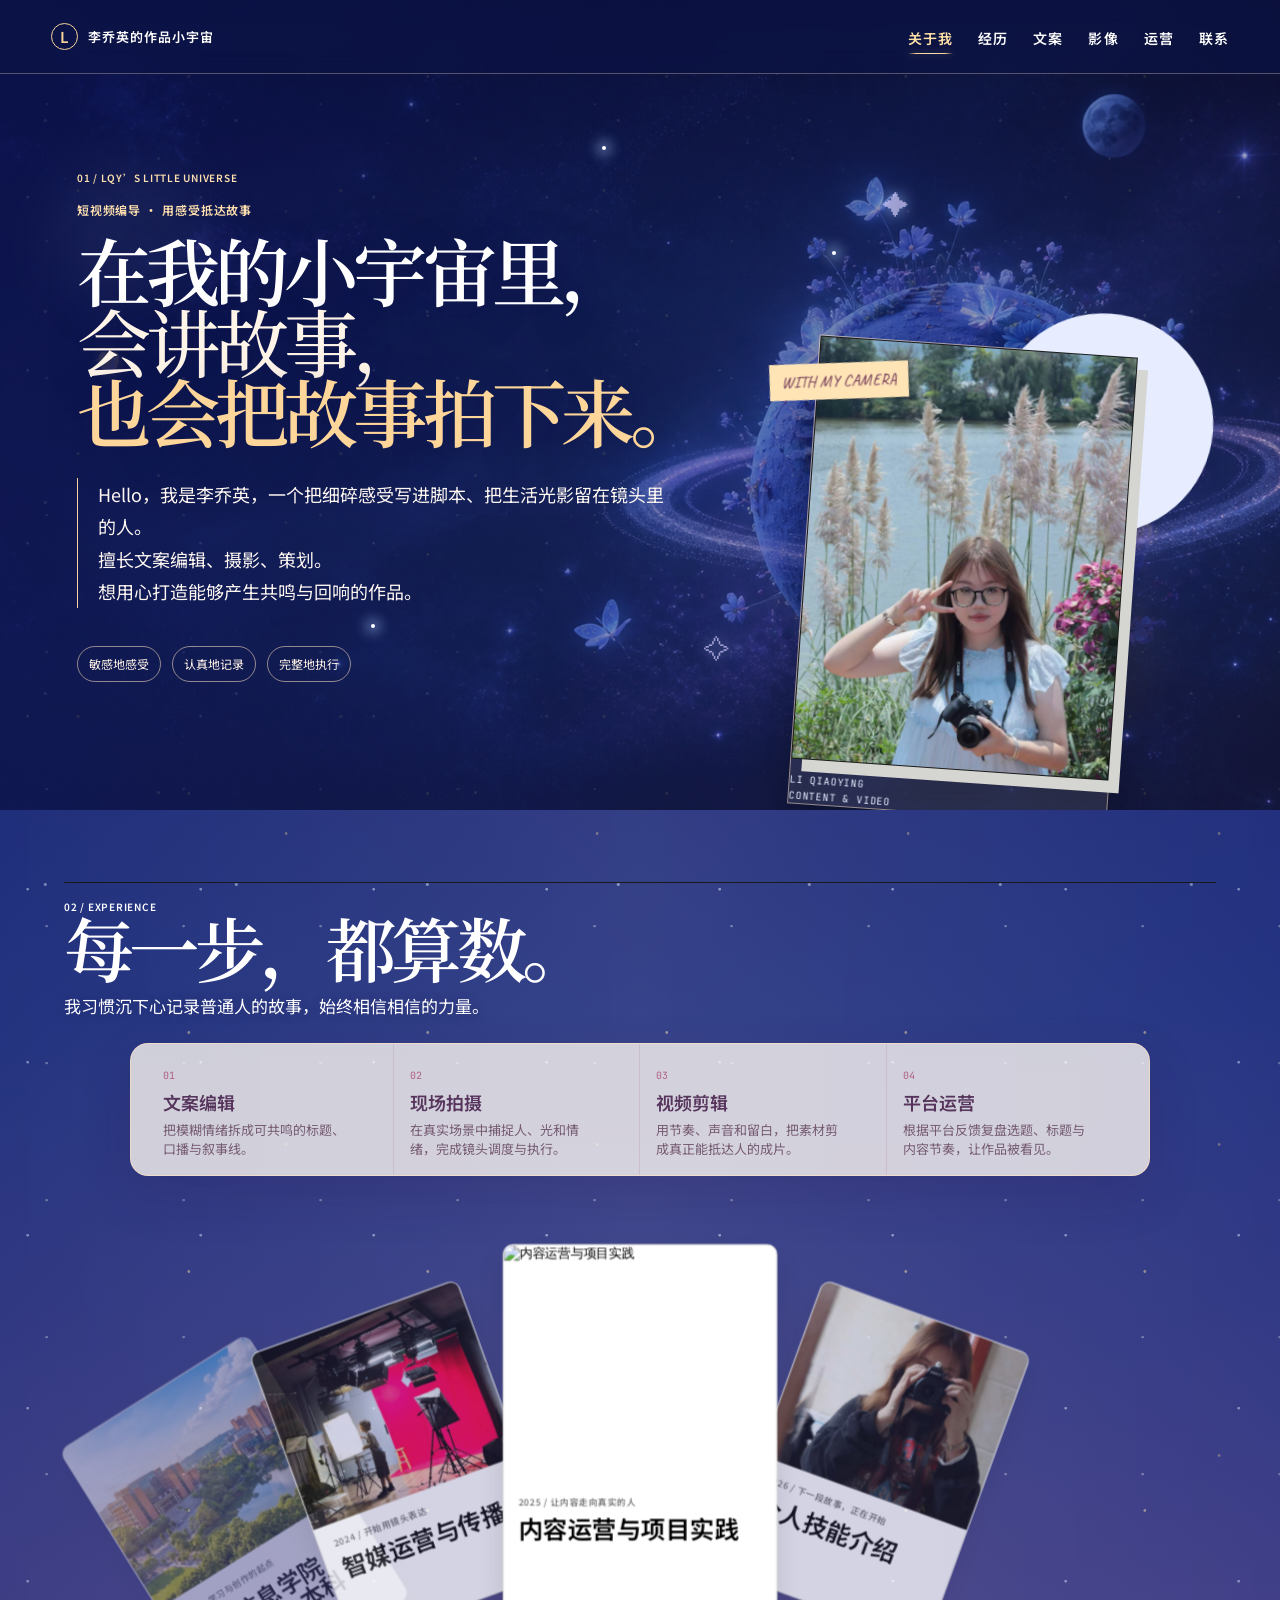
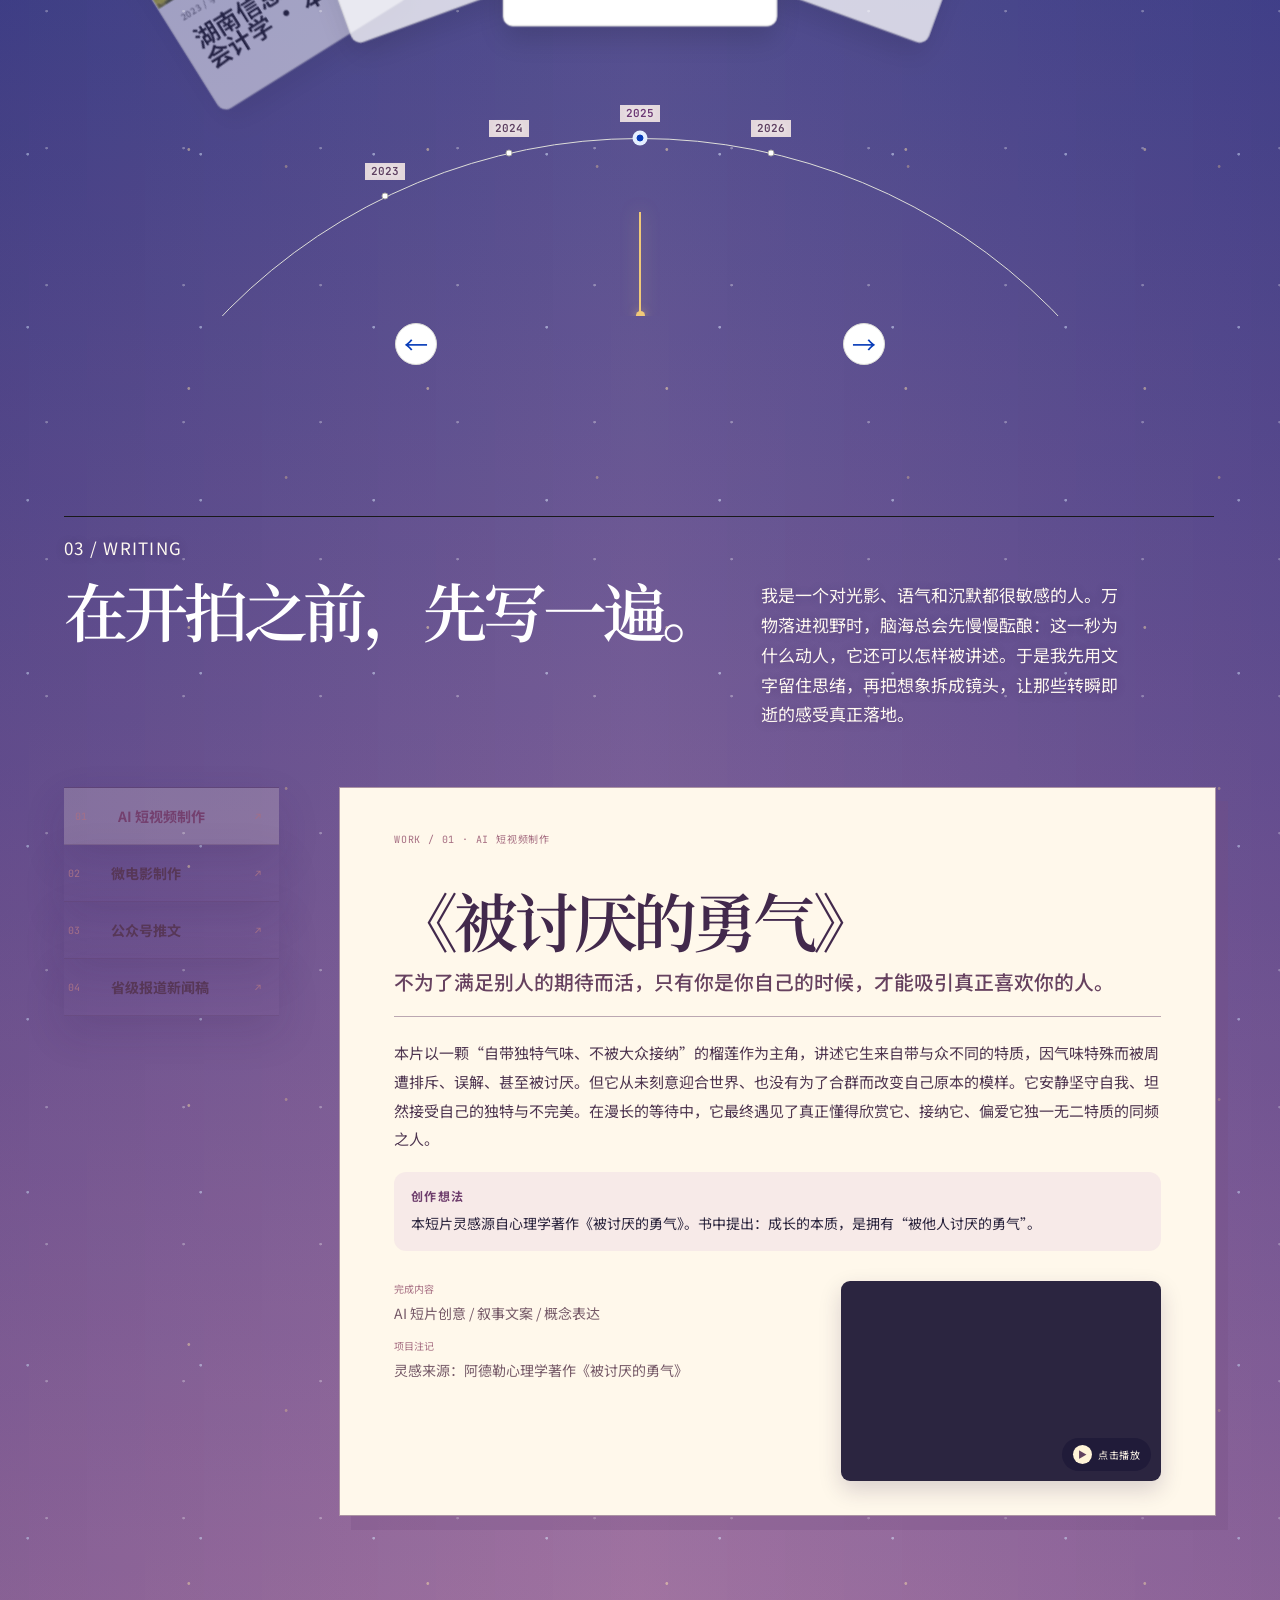
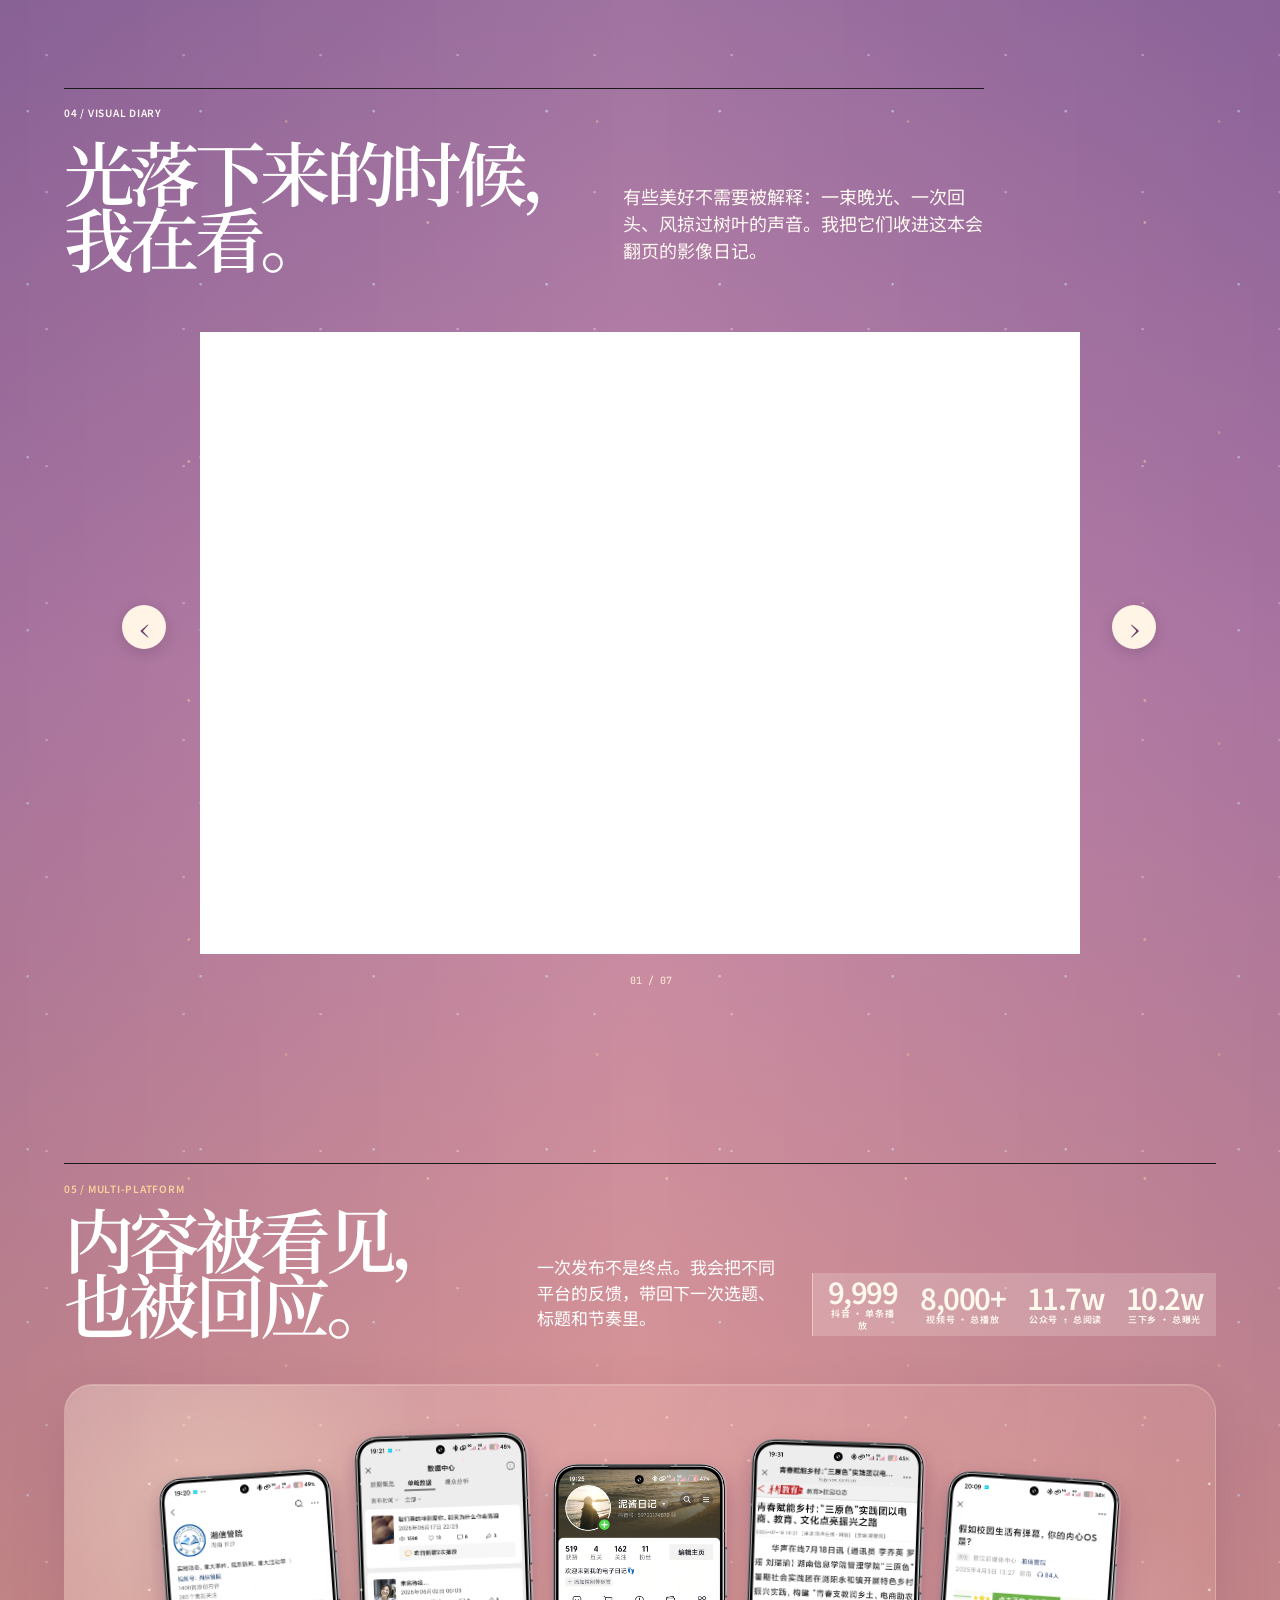
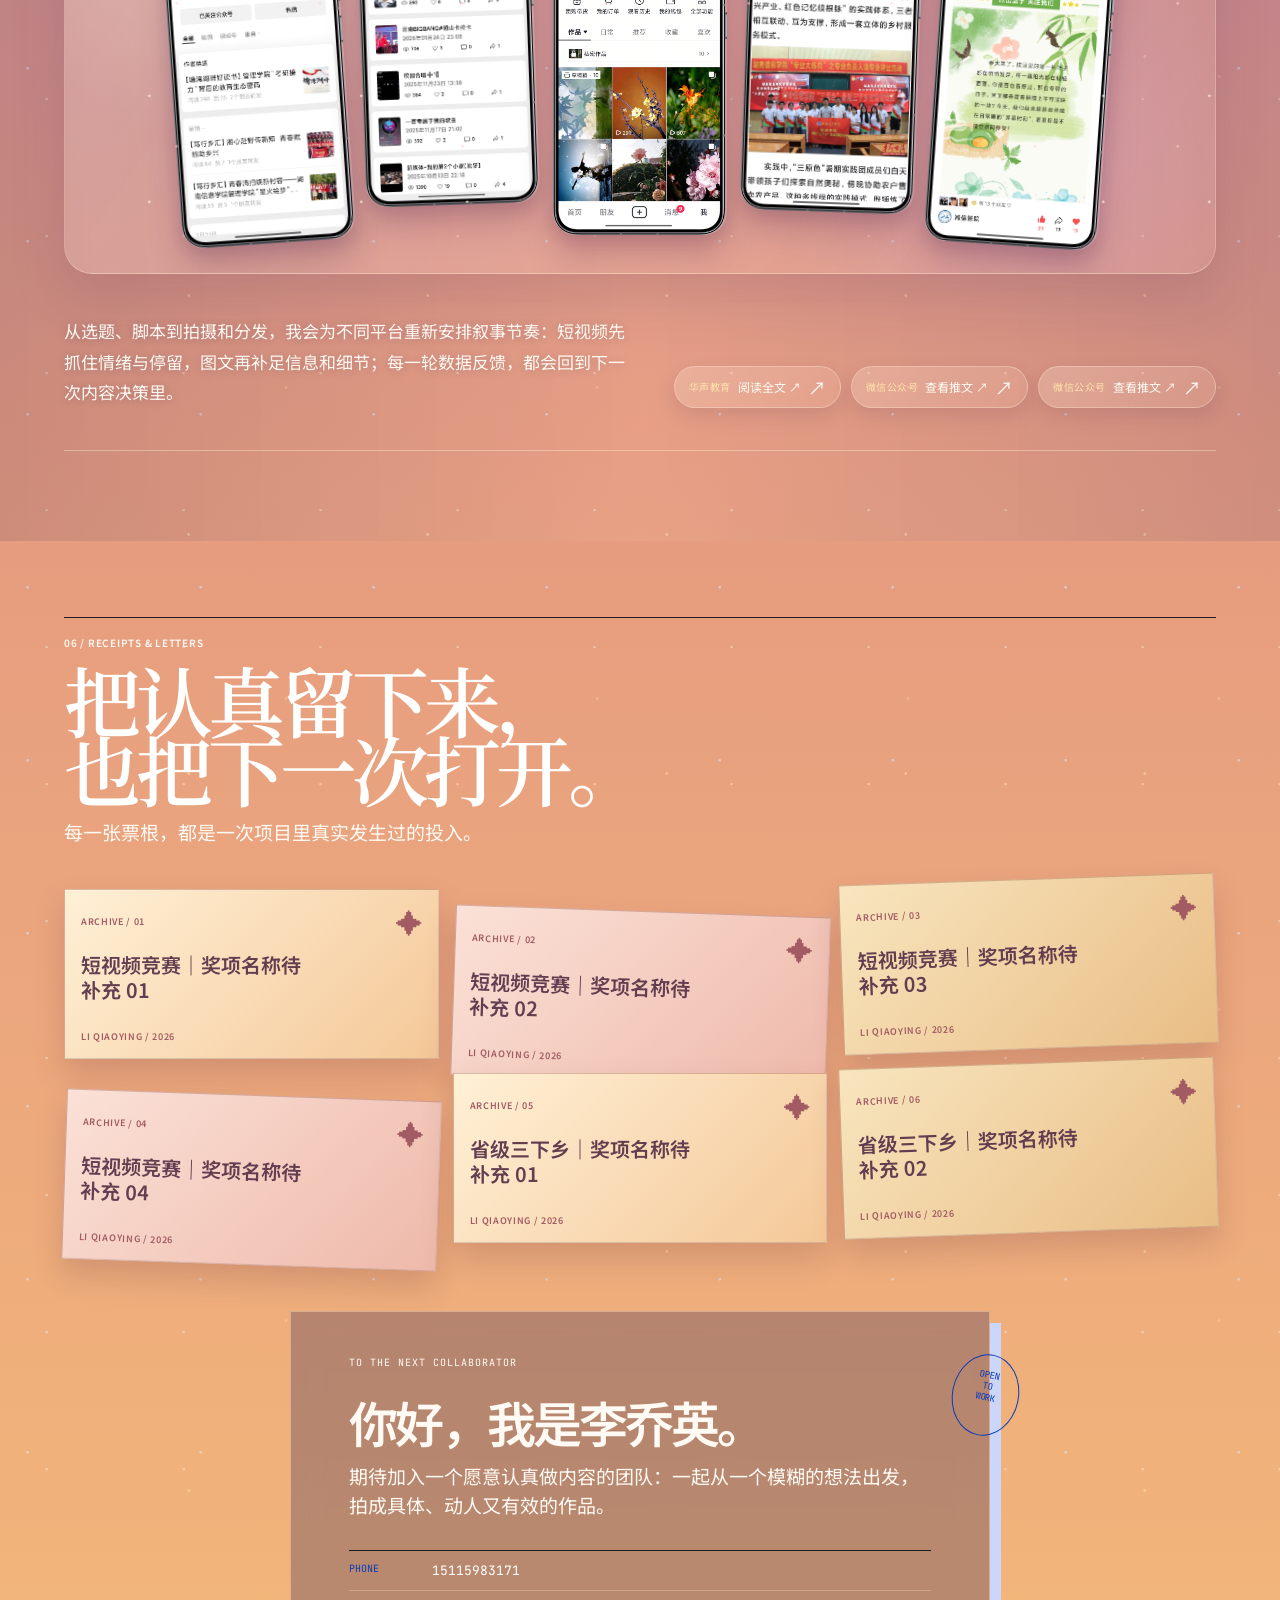
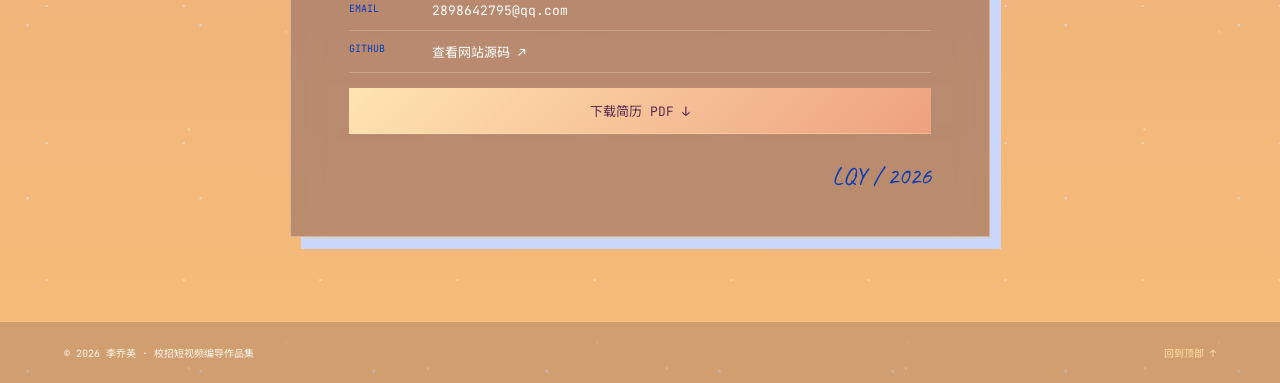
==== index.html @ e27160e8 "Mask pages during cover turns" ====
<!doctype html>
<html lang="zh-CN">
<head>
  <meta charset="UTF-8" />
  <meta name="viewport" content="width=device-width, initial-scale=1.0" />
  <meta name="description" content="李乔英｜校招短视频编导个人作品集" />
  <title>李乔英｜校招短视频编导</title>
  <link rel="preconnect" href="https://fonts.googleapis.com" />
  <link rel="preconnect" href="https://fonts.gstatic.com" crossorigin />
  <link href="https://fonts.googleapis.com/css2?family=Caveat:wght@400;500;600&family=Cormorant+Garamond:ital,wght@0,500;0,600;1,500&family=Dancing+Script:wght@400;500;600&family=JetBrains+Mono:wght@300;400;500&family=Ma+Shan+Zheng&family=Noto+Sans+SC:wght@400;500;600;700&family=Noto+Serif+SC:wght@500;600;700&display=swap" rel="stylesheet" />
  <link rel="stylesheet" href="styles.css?v=20260803-14" />
</head>
<body>
  <div class="twilight-ambience" aria-hidden="true"><span class="ambient-butterfly butterfly-a"></span><span class="ambient-butterfly butterfly-b"></span><span class="ambient-butterfly butterfly-c"></span><span class="ambient-glow glow-a"></span><span class="ambient-glow glow-b"></span></div>
  <header class="site-header">
    <a class="brand" href="#intro"><span class="brand-mark">L</span><span>李乔英的作品小宇宙</span></a>
    <button class="nav-toggle" type="button" aria-label="打开导航" aria-expanded="false">菜单</button>
    <nav class="main-nav">
      <a class="active" href="#intro">关于我</a><a href="#experience">经历</a><a href="#writing">文案</a><a href="#visual">影像</a><a href="#signals">运营</a><a href="#contact">联系</a>
    </nav>
  </header>
  <main>
    <section id="intro" class="intro-section section">
      <div class="cosmos-atmosphere" aria-hidden="true"><i class="star star-one"></i><i class="star star-two"></i><i class="star star-three"></i><i class="butterfly butterfly-one">✦</i><i class="butterfly butterfly-two">✧</i></div>
      <div class="intro-copy"><p class="section-no">01 / LQY’S LITTLE UNIVERSE</p><p class="intro-kicker">短视频编导 · 用感受抵达故事</p><h1>在我的小宇宙里，<br /><span>会讲故事，</span><br /><em>也会把故事拍下来。</em></h1><p class="intro-lede">Hello，我是李乔英，一个把细碎感受写进脚本、把生活光影留在镜头里的人。<br />擅长文案编辑、摄影、策划。<br />想用心打造能够产生共鸣与回响的作品。</p><div class="orbit-notes"><span>敏感地感受</span><span>认真地记录</span><span>完整地执行</span></div></div>
        <figure class="intro-portrait"><span>WITH MY CAMERA</span><img id="profile-photo" src="assets/images/lqy-profile-photo.jpg" alt="李乔英手持相机的照片" /><figcaption>LI QIAOYING<br />CONTENT &amp; VIDEO</figcaption></figure>
    </section>

    <section id="experience" class="experience-section section">
      <div class="section-title"><p class="section-no">02 / EXPERIENCE</p><h2>每一步，<em>都算数。</em></h2></div>
      <p class="experience-lede">我习惯沉下心记录普通人的故事，始终相信相信的力量。</p>
      <div id="skill-lines" class="skill-lines" aria-label="短视频编导实操能力"><p>正在加载技能…</p></div>
      <div id="experience-stage" class="experience-stage" aria-label="经历时间轴卡片"><p>正在排开经历…</p></div>
      <div class="experience-nav"><button id="experience-prev" type="button" aria-label="上一段经历">←</button><div id="experience-timeline" class="experience-timeline"></div><button id="experience-next" type="button" aria-label="下一段经历">→</button></div>
    </section>

    <section id="writing" class="writing-section section">
      <div class="section-title writing-title"><p class="section-no">03 / WRITING</p><h2>在开拍之前，<em>先写一遍。</em></h2><p>我是一个对光影、语气和沉默都很敏感的人。万物落进视野时，脑海总会先慢慢酝酿：这一秒为什么动人，它还可以怎样被讲述。于是我先用文字留住思绪，再把想象拆成镜头，让那些转瞬即逝的感受真正落地。</p></div>
      <div class="writing-layout"><div id="writing-list" class="writing-list" aria-label="文案作品目录"><p>正在整理作品…</p></div><article id="writing-detail" class="writing-detail"><p>正在翻开作品…</p></article></div>
    </section>

    <section id="visual" class="visual-section section">
      <div class="section-title visual-title"><p class="section-no">04 / VISUAL DIARY</p><h2>光落下来的时候，<em>我在看。</em></h2><p>有些美好不需要被解释：一束晚光、一次回头、风掠过树叶的声音。我把它们收进这本会翻页的影像日记。</p></div>
        <div class="book-stage"><button id="book-prev" class="book-side book-side-prev" type="button" aria-label="上一页"></button><div id="visual-book" class="visual-book" aria-label="影像翻页书"><p>正在装订影像笔记…</p></div><button id="book-next" class="book-side book-side-next" type="button" aria-label="下一页"></button></div>
      <div class="book-nav"><div id="book-dots" class="book-dots"></div><span id="book-count">01 / 07</span></div>
    </section>

    <section id="signals" class="social-section section">
      <div class="social-head"><div><p class="section-no">05 / MULTI-PLATFORM</p><h2>内容被看见，<br /><em>也被回应。</em></h2></div><p class="social-intro">一次发布不是终点。我会把不同平台的反馈，带回下一次选题、标题和节奏里。</p><div id="metric-strip" class="metric-strip"><p>正在加载数据…</p></div></div>
      <div id="social-grid" class="social-grid" aria-label="多平台内容样机展示"><p>正在排版内容…</p></div>
      <div class="social-closure"><p>从选题、脚本到拍摄和分发，我会为不同平台重新安排叙事节奏：短视频先抓住情绪与停留，图文再补足信息和细节；每一轮数据反馈，都会回到下一次内容决策里。</p><div id="social-links" class="social-links" aria-label="文章原文链接"></div></div>
    </section>

    <section id="contact" class="contact-section section">
      <div class="contact-copy"><p class="section-no">06 / RECEIPTS &amp; LETTERS</p><h2>把认真留下来，<br /><em>也把下一次打开。</em></h2><p>每一张票根，都是一次项目里真实发生过的投入。</p></div>
      <div id="honor-tickets" class="honor-tickets"><p>正在归档荣誉…</p></div>
      <div class="contact-letter"><p class="letter-label">TO THE NEXT COLLABORATOR</p><h3>你好，我是李乔英。</h3><p>期待加入一个愿意认真做内容的团队：一起从一个模糊的想法出发，拍成具体、动人又有效的作品。</p><div id="contact-list" class="contact-list"><span>加载联系信息中…</span></div><span class="letter-sign">LQY / 2026</span></div>
    </section>
  </main>
  <footer><span>© 2026 李乔英 · 校招短视频编导作品集</span><a href="#intro">回到顶部 ↑</a></footer>
  <script src="content/site-content.js?v=20260802-1"></script><script src="content/p4-album.js?v=20260803-2"></script><script src="content/p3-work-media.js?v=20260801-1"></script><script src="content/p5-posts.js?v=20260801-4"></script><script src="https://cdn.jsdelivr.net/npm/page-flip/dist/js/page-flip.browser.min.js"></script><script src="app.js?v=20260803-8"></script>
</body></html>
---- styles.css ----
:root{--blue:#073bb8;--blue-soft:#e7edff;--ink:#1a1a1a;--muted:#6a6a6a;--paper:#fbfaf8;--line:#dcdcd7;--serif:"Cormorant Garamond","Noto Serif SC",serif;--sans:"Noto Sans SC",sans-serif;--mono:"JetBrains Mono",monospace}*{box-sizing:border-box}html{scroll-behavior:smooth}body{background:var(--paper);color:var(--ink);font-family:var(--sans);margin:0}a{color:inherit}.section{padding-left:max(5vw,36px);padding-right:max(5vw,36px);scroll-margin-top:74px}.site-header{align-items:center;background:rgba(251,250,248,.93);border-bottom:1px solid var(--ink);display:flex;height:74px;justify-content:space-between;padding:0 max(4vw,30px);position:sticky;top:0;z-index:30}.brand{align-items:center;color:var(--blue);display:flex;font:500 13px var(--mono);gap:10px;letter-spacing:.04em;text-decoration:none}.brand-mark{align-items:center;border:1px solid var(--blue);border-radius:50%;display:inline-flex;font:600 15px var(--serif);height:27px;justify-content:center;width:27px}.main-nav{display:flex;gap:25px}.main-nav a{color:#383838;font-size:14px;font-weight:500;padding:26px 0 23px;position:relative;text-decoration:none;white-space:nowrap}.main-nav a:after{background:var(--blue);bottom:18px;content:"";height:2px;left:0;position:absolute;transform:scaleX(0);transform-origin:left;transition:transform .25s;width:100%}.main-nav a.active,.main-nav a:hover{color:var(--blue)}.main-nav a.active:after,.main-nav a:hover:after{transform:scaleX(1)}.nav-toggle{background:none;border:0;color:var(--blue);display:none;font:12px var(--mono)}.section-no{color:var(--blue);font:10px var(--mono);letter-spacing:.12em;margin:0}.intro-section{display:grid;gap:45px;grid-template-columns:minmax(0,1fr) minmax(275px,.62fr);min-height:690px;padding-bottom:70px;padding-top:80px;position:relative}.intro-copy{align-self:center}.intro-copy h1{font:600 clamp(62px,7.2vw,108px)/.9 var(--serif);letter-spacing:-.075em;margin:18px 0 24px}.intro-copy h1 em,.section-title h2 em,.social-head h2 em,.contact-copy h2 em{color:var(--blue);font-style:normal}.intro-lede{border-left:2px solid var(--blue);font:19px/1.7 var(--serif);margin:0;max-width:470px;padding-left:17px}.intro-link{border-bottom:1px solid var(--ink);display:inline-block;font:12px var(--mono);margin-top:34px;padding-bottom:7px;text-decoration:none}.intro-link span{color:var(--blue);font-size:17px}.intro-portrait{align-self:center;justify-self:center;margin:0;max-width:320px;position:relative;width:100%}.intro-portrait:before{background:var(--blue-soft);border-radius:50%;content:"";height:220px;position:absolute;right:-80px;top:-42px;width:220px;z-index:-1}.intro-portrait>span{background:#f5e6df;font:16px "Caveat",cursive;left:-48px;padding:8px 12px;position:absolute;top:26px;transform:rotate(-6deg);z-index:1}.intro-portrait img{aspect-ratio:3/4;background:#9bcbed;border:1px solid var(--ink);box-shadow:11px 12px 0 #d5d5d1;display:block;object-fit:cover;width:100%}.intro-portrait figcaption{font:10px/1.55 var(--mono);letter-spacing:.08em;margin-top:13px}.skill-lines{border-top:1px solid var(--ink);bottom:35px;display:grid;grid-column:1/-1;grid-template-columns:repeat(4,1fr);left:max(5vw,36px);position:absolute;right:max(5vw,36px)}.skill-lines article{border-right:1px solid var(--line);min-height:80px;padding:13px 18px 0}.skill-lines article:first-child{padding-left:0}.skill-lines article:last-child{border:0}.skill-lines span{color:var(--blue);font:10px var(--mono)}.skill-lines b{display:block;font:600 19px var(--serif);margin:5px 0}.skill-lines p{color:var(--muted);font-size:11px;line-height:1.55;margin:0;max-width:190px}.experience-section{background:#f4f4f3;min-height:800px;padding-bottom:70px;padding-top:72px}.section-title{border-top:1px solid var(--ink);display:grid;gap:18px;grid-template-columns:1.2fr .8fr;padding-top:16px}.section-title .section-no{grid-column:1/-1}.section-title h2{font:600 clamp(49px,5.5vw,80px)/.93 var(--serif);letter-spacing:-.07em;margin:0}.section-title>p:last-child{align-self:end;color:#4f4f4f;font:18px/1.5 var(--serif);margin:0 0 5px;max-width:360px}.experience-stage{height:420px;margin:31px auto 0;max-width:1020px;overflow:visible;position:relative}.experience-card{background:#fff;border:0;border-radius:11px;box-shadow:0 13px 25px rgba(0,0,0,.12);cursor:pointer;height:315px;left:50%;overflow:hidden;padding:0;position:absolute;text-align:left;top:48px;transform-origin:50% 100%;transition:transform .6s cubic-bezier(.2,.75,.2,1),opacity .45s;transform-style:preserve-3d;width:226px}.experience-card img{display:block;height:202px;object-fit:cover;width:100%}.experience-card div{padding:9px 13px}.experience-card small{color:#777;font:9px var(--mono)}.experience-card h3{font:600 22px/1 var(--serif);margin:6px 0 0}.experience-card p{display:none}.experience-card.position-0{opacity:1;transform:translateX(-50%) translateY(-10px) rotate(0);z-index:5}.experience-card.position-1{opacity:.8;transform:translateX(12%) translateY(40px) rotate(18deg);z-index:4}.experience-card.position-2{opacity:.62;transform:translateX(60%) translateY(91px) rotate(32deg);z-index:3}.experience-card.position-3{opacity:.45;transform:translateX(104%) translateY(140px) rotate(43deg);z-index:2}.experience-card.active{height:355px;width:254px}.experience-card.active img{height:222px}.experience-card.active div{padding:12px 15px}.experience-card.active h3{font-size:25px}.experience-card.active p{color:#666;display:block;font:13px/1.42 var(--serif);margin:8px 0 0}.experience-nav{align-items:center;display:flex;gap:18px;justify-content:center;margin:11px auto 0;max-width:700px}.experience-nav>button{background:#fff;border:1px solid var(--line);border-radius:50%;color:var(--blue);cursor:pointer;font:24px var(--serif);height:42px;width:42px}.experience-nav>button:hover{background:var(--blue);color:#fff}.experience-timeline{border-top:1px solid #cfcfca;display:flex;height:65px;justify-content:space-between;position:relative;width:min(540px,62vw)}.experience-timeline:before{border:1px solid #e1e1dc;border-bottom:0;border-radius:420px 420px 0 0;content:"";height:90px;left:7%;position:absolute;right:7%;top:-1px}.experience-timeline button{background:none;border:0;color:#a1a1a1;cursor:pointer;flex:1;font:10px var(--mono);padding:16px 0 0;position:relative;z-index:1}.experience-timeline button i{background:#fff;border:1px solid #aaa;border-radius:50%;display:block;height:8px;margin:-21px auto 8px;width:8px}.experience-timeline button.active{color:var(--blue);font-weight:600}.experience-timeline button.active i{background:var(--blue);border-color:var(--blue);box-shadow:0 0 0 4px #dce6ff}.writing-section{background:#fbfaf8;padding-bottom:95px;padding-top:80px}.writing-title{max-width:900px}.writing-layout{display:grid;gap:60px;grid-template-columns:minmax(240px,.56fr) minmax(0,1.44fr);margin:53px auto 0;max-width:1060px}.writing-list{border-top:1px solid var(--ink)}.writing-list button{align-items:center;background:none;border:0;border-bottom:1px solid var(--ink);color:#333;cursor:pointer;display:grid;font:14px var(--sans);gap:13px;grid-template-columns:30px 1fr 20px;padding:18px 4px;text-align:left;width:100%}.writing-list button span,.writing-list button i{color:var(--blue);font:10px var(--mono);font-style:normal}.writing-list button.active,.writing-list button:hover{color:var(--blue);padding-left:11px}.writing-detail{background:#fffefb;border:1px solid var(--ink);box-shadow:10px 11px 0 #e2e8fa;min-height:410px;opacity:.35;padding:40px 50px;transform:rotateY(3deg);transition:opacity .2s,transform .2s}.writing-detail.is-open{opacity:1;transform:none}.detail-code{color:var(--blue);font:10px var(--mono);letter-spacing:.08em;margin:0}.writing-detail h3{font:600 clamp(41px,5vw,66px)/.94 var(--serif);letter-spacing:-.07em;margin:43px 0 7px}.detail-label{font:10px var(--mono);margin:0}.detail-summary{border-top:1px solid var(--ink);font:21px/1.55 var(--serif);margin:23px 0 0;padding-top:22px}.detail-bottom{display:grid;gap:14px;grid-template-columns:1fr 1fr 170px;margin-top:28px}.detail-bottom p{color:#555;font:14px/1.5 var(--serif);margin:0}.detail-bottom b{color:var(--blue);display:block;font:10px var(--mono);margin-bottom:7px}.video-slot{align-items:center;background:var(--blue);color:#fff;display:flex;font:10px/1.4 var(--mono);gap:8px;justify-content:center;min-height:74px;padding:10px;text-align:center}.video-slot span{font-size:18px}.visual-section{background:#f1f1f0;padding-bottom:88px;padding-top:77px}.visual-title{max-width:920px}.visual-book{height:510px;margin:47px auto 0;max-width:1010px;perspective:1800px}.book-cover-page,.book-spread{border-radius:10px;box-shadow:0 23px 45px rgba(0,0,0,.18);height:100%;overflow:hidden}.book-cover-page{background:linear-gradient(160deg,#0b47ca,#00278d);color:#fff;display:flex;flex-direction:column;justify-content:flex-end;padding:39px;position:relative;width:55%}.book-cover-page:after{background:rgba(255,255,255,.07);border-radius:50%;content:"";height:310px;position:absolute;right:-150px;top:-120px;width:310px}.book-cover-page p,.book-cover-page span{color:#cbd8ff;font:10px var(--mono);letter-spacing:.1em;margin:0}.book-cover-page h3{font:600 57px/.84 var(--serif);letter-spacing:-.05em;margin:29px 0}.book-cover-page i{bottom:26px;color:#cbd8ff;font:11px var(--mono);font-style:normal;position:absolute;right:30px}.book-spread{background:#fff;display:grid;grid-template-columns:1.05fr .95fr;transform-origin:left}.turn-next .book-cover-page,.turn-next .book-spread{animation:pageNext .65s cubic-bezier(.2,.65,.2,1)}.turn-prev .book-cover-page,.turn-prev .book-spread{animation:pagePrev .65s cubic-bezier(.2,.65,.2,1)}@keyframes pageNext{50%{transform:rotateY(-13deg) translateX(-14px)}}@keyframes pagePrev{50%{transform:rotateY(13deg) translateX(14px)}}.book-photo-page{overflow:hidden;position:relative}.book-photo-page img{height:100%;object-fit:cover;width:100%}.book-photo-page span{background:#fff;border-radius:3px;color:var(--blue);font:10px var(--mono);left:18px;padding:8px;position:absolute;top:18px}.book-text-page{border-left:1px solid #e0e0de;display:flex;flex-direction:column;padding:51px}.book-text-page>p:first-child,.book-text-page small{color:var(--blue);font:10px var(--mono);letter-spacing:.1em;margin:0}.book-text-page h3{font:600 clamp(43px,5vw,64px)/.92 var(--serif);letter-spacing:-.07em;margin:31px 0 0}.book-rule{border-top:1px solid var(--ink);margin:24px 0}.book-note{font:19px/1.55 var(--serif);margin:0;max-width:340px}.book-video-slot{align-items:center;background:#edf1fe;border:1px solid var(--blue);color:var(--blue);display:flex;gap:11px;margin:auto 0 17px;padding:13px}.book-video-slot b{font-size:21px}.book-video-slot span{font:9px/1.45 var(--mono)}.book-nav{align-items:center;display:flex;gap:15px;justify-content:center;margin-top:23px}.book-nav>button{background:#fff;border:0;border-radius:50%;box-shadow:0 3px 11px rgba(0,0,0,.13);color:var(--blue);cursor:pointer;font:32px var(--serif);height:45px;line-height:1;width:45px}.book-nav>button:hover{background:var(--blue);color:#fff}.book-dots{display:flex;gap:6px}.book-dots button{background:#c9c9c6;border:0;border-radius:6px;cursor:pointer;height:6px;padding:0;width:6px}.book-dots button.active{background:var(--blue);width:22px}.book-nav>span{color:#777;font:10px var(--mono);margin-left:7px}.social-section{background:#fbfaf8;padding-bottom:90px;padding-top:83px}.social-head{align-items:end;border-top:1px solid var(--ink);display:grid;gap:25px;grid-template-columns:1.2fr .67fr .9fr;padding-top:17px}.social-head h2{font:600 clamp(48px,5.5vw,78px)/.92 var(--serif);letter-spacing:-.075em;margin:10px 0 0}.social-intro{font:17px/1.5 var(--serif);margin:0 0 5px}.metric-strip{border-left:1px solid var(--line);display:flex;gap:22px;justify-content:flex-end;padding-left:20px}.metric-strip span{min-width:68px}.metric-strip b{color:var(--blue);display:block;font:600 36px/.9 var(--serif);letter-spacing:-.05em}.metric-strip small{color:#777;display:block;font:9px/1.4 var(--mono);margin-top:8px}.social-grid{border-bottom:1px solid var(--blue);display:grid;gap:18px;grid-template-columns:repeat(6,1fr);margin-top:42px;padding-bottom:28px}.social-post{background:#fff;border-radius:13px;box-shadow:0 5px 18px rgba(0,0,0,.06);overflow:hidden;text-decoration:none;transition:transform .25s,box-shadow .25s}.social-post:hover{box-shadow:0 11px 25px rgba(7,59,184,.18);transform:translateY(-7px)}.post-image{aspect-ratio:3/4;overflow:hidden;position:relative}.post-image img{height:100%;object-fit:cover;transition:transform .4s;width:100%}.social-post:hover img{transform:scale(1.05)}.post-image span{background:rgba(255,255,255,.9);border-radius:4px;color:var(--blue);font:9px var(--mono);left:8px;padding:5px;position:absolute;top:8px}.post-copy{padding:12px}.post-copy h3{font-size:13px;line-height:1.45;margin:0}.post-copy p{color:#777;font-size:10px;line-height:1.45;margin:7px 0}.post-copy b{color:#e94863;font:10px var(--mono)}.social-note{color:#666;font:12px/1.5 var(--sans);margin:15px 0 0}.social-note code{color:var(--blue);font:10px var(--mono)}.contact-section{background:#edf1ff;padding-bottom:85px;padding-top:76px}.contact-copy{border-top:1px solid var(--ink);padding-top:17px}.contact-copy h2{font:600 clamp(51px,6vw,86px)/.9 var(--serif);letter-spacing:-.08em;margin:15px 0}.contact-copy>p:last-child{font:19px/1.5 var(--serif);margin:0}.honor-tickets{display:grid;grid-template-columns:repeat(3,1fr);margin:43px 0 68px}.honor-tickets article{background:#fffefb;border:1px solid var(--ink);border-right:0;min-height:146px;padding:16px;position:relative;transition:transform .2s}.honor-tickets article:nth-child(3n){border-right:1px solid var(--ink)}.honor-tickets article:nth-child(even){background:#f7f0ed}.honor-tickets article:hover{background:var(--blue);color:#fff;transform:rotate(-1deg) translateY(-5px);z-index:1}.honor-tickets small,.honor-tickets span{color:var(--blue);font:9px var(--mono)}.honor-tickets article:hover small,.honor-tickets article:hover span{color:#dbe5ff}.honor-tickets i{font-style:normal;position:absolute;right:15px;top:13px}.honor-tickets p{font:600 22px/1.1 var(--serif);margin:22px 0 0;max-width:230px}.honor-tickets span{bottom:15px;position:absolute}.contact-letter{background:#fffefb;border:1px solid var(--ink);box-shadow:11px 12px 0 #cad7fa;margin:0 auto;max-width:700px;padding:44px 58px;position:relative}.contact-letter:after{border:1px solid var(--blue);border-radius:50%;color:var(--blue);content:"OPEN\A TO\A WORK";font:9px/1.22 var(--mono);height:65px;padding-top:15px;position:absolute;right:-30px;text-align:center;top:42px;transform:rotate(12deg);white-space:pre-wrap;width:65px}.letter-label{color:var(--blue);font:10px var(--mono);letter-spacing:.1em;margin:0}.contact-letter h3{font:600 49px/.95 var(--serif);letter-spacing:-.06em;margin:30px 0 15px}.contact-letter>p:not(.letter-label){font:19px/1.55 var(--serif);margin:0}.contact-list{border-top:1px solid var(--ink);display:grid;margin-top:30px}.contact-list a{border-bottom:1px solid var(--ink);display:grid;font:13px var(--mono);grid-template-columns:83px 1fr;padding:11px 0;text-decoration:none}.contact-list a:hover{color:var(--blue)}.contact-list small{color:var(--blue);font:10px var(--mono)}.contact-list .resume{background:var(--blue);color:#fff;display:block;margin-top:15px;padding:13px;text-align:center}.letter-sign{color:var(--blue);display:block;font:25px "Caveat",cursive;margin-top:26px;text-align:right}footer{background:#171717;color:#e0e0dc;display:flex;font:10px var(--mono);justify-content:space-between;padding:23px max(5vw,36px)}footer a{color:#fff;text-decoration:none}
@media(max-width:1020px){.main-nav{gap:16px}.experience-stage{max-width:820px}.social-head{grid-template-columns:1fr 1fr}.metric-strip{grid-column:1/-1;justify-content:flex-start;padding-left:0}.social-grid{grid-template-columns:repeat(3,1fr);row-gap:22px}.skill-lines{position:static}.intro-section{padding-bottom:40px}.writing-layout{gap:30px}.detail-bottom{grid-template-columns:1fr 1fr}.video-slot{grid-column:1/-1}.visual-book{height:470px}.book-text-page{padding:35px}}
@media(max-width:760px){.site-header{height:64px;padding:0 20px}.brand{font-size:11px}.brand-mark{height:24px;width:24px}.nav-toggle{display:block}.main-nav{background:rgba(251,250,248,.98);border-bottom:1px solid var(--ink);display:none;flex-wrap:wrap;gap:10px 20px;left:0;padding:14px 20px;position:absolute;top:63px;width:100%}.main-nav.open{display:flex}.main-nav a{font-size:13px;padding:5px 0}.main-nav a:after{bottom:0}.section{padding-left:20px;padding-right:20px}.intro-section{display:block;min-height:0;padding-bottom:60px;padding-top:55px}.intro-copy h1{font-size:65px}.intro-portrait{margin:46px auto 0;max-width:270px}.intro-portrait>span{left:-25px}.skill-lines{grid-template-columns:1fr 1fr;margin-top:50px}.skill-lines article{border-bottom:1px solid var(--line);padding:13px 10px}.skill-lines article:first-child{padding-left:0}.experience-section{min-height:730px;padding-top:52px}.section-title{display:block}.section-title>p:last-child{margin-top:16px}.experience-stage{height:370px;margin-top:20px}.experience-card{height:265px;width:186px}.experience-card img{height:168px}.experience-card.active{height:298px;width:208px}.experience-card.active img{height:176px}.experience-card.active p{font-size:12px}.experience-card.position-1{transform:translateX(1%) translateY(36px) rotate(17deg)}.experience-card.position-2{transform:translateX(42%) translateY(78px) rotate(29deg)}.experience-card.position-3{transform:translateX(74%) translateY(116px) rotate(38deg)}.experience-timeline{width:58vw}.writing-section,.visual-section,.social-section,.contact-section{padding-top:55px}.writing-layout{display:block;margin-top:33px}.writing-list{margin-bottom:30px}.writing-detail{min-height:410px;padding:31px 29px}.writing-detail h3{font-size:47px;margin-top:32px}.detail-summary{font-size:19px}.visual-book{height:580px;margin-top:33px}.book-cover-page{width:78%}.book-spread{grid-template-columns:1fr}.book-photo-page{height:280px}.book-text-page{border-left:0;border-top:1px solid #e0e0de;padding:26px}.book-text-page h3{font-size:42px;margin-top:20px}.book-note{font-size:17px}.book-video-slot{margin:22px 0 14px}.social-head{display:block}.social-intro{margin-top:20px}.metric-strip{gap:16px;margin-top:25px}.metric-strip b{font-size:31px}.social-grid{grid-template-columns:repeat(2,1fr);margin-top:30px}.post-image{aspect-ratio:1.1/1}.honor-tickets{grid-template-columns:1fr 1fr;margin-bottom:48px}.honor-tickets article:nth-child(3n){border-right:0}.honor-tickets article:nth-child(2n){border-right:1px solid var(--ink)}.contact-letter{padding:34px 27px}.contact-letter:after{right:-15px;top:22px}.contact-letter h3{font-size:43px}.contact-list a{font-size:11px;grid-template-columns:65px 1fr}footer{font-size:9px;padding:20px}.section-no{font-size:9px}}
@media(max-width:390px){.intro-copy h1{font-size:58px}.experience-card.position-2,.experience-card.position-3{opacity:.32}.experience-nav{gap:8px}.experience-timeline{width:52vw}.metric-strip{flex-wrap:wrap}.visual-book{height:560px}.honor-tickets p{font-size:19px}}

/* Precision pass: keep the first screen in normal flow, then make the experience
   and visual sections behave like physical objects rather than static cards. */
.intro-section{min-height:0;padding-bottom:62px}.intro-lede{max-width:640px}.intro-link{margin-top:27px}.skill-lines{bottom:auto;left:auto;margin-top:10px;position:static;right:auto}.skill-lines article{min-height:96px}.experience-section .section-title{display:block}.experience-stage{height:455px;margin-top:20px}.experience-card{background:none;border:0;border-radius:0;box-shadow:none;height:355px;overflow:visible;padding:0;perspective:1100px;width:254px}.experience-card-inner{display:block;height:100%;position:relative;transform-style:preserve-3d;transition:transform .68s cubic-bezier(.2,.72,.2,1);width:100%}.experience-card.flipped .experience-card-inner{transform:rotateY(180deg)}.experience-card-face{backface-visibility:hidden;background:#fff;border:1px solid #e2e2df;border-radius:10px;box-shadow:0 14px 26px rgba(0,0,0,.13);display:block;height:100%;left:0;overflow:hidden;position:absolute;top:0;width:100%}.experience-front img{display:block;height:222px;object-fit:cover;width:100%}.experience-front>span{display:block;padding:12px 15px}.experience-front small,.experience-back small{color:#777;font:9px var(--mono)}.experience-front b,.experience-back b{display:block;font:600 25px/1 var(--serif);margin-top:7px}.experience-back{background:var(--blue);color:#fff;padding:27px 23px;transform:rotateY(180deg)}.experience-back small{color:#d6e0ff}.experience-back b{font-size:31px;line-height:1.02}.experience-back p{font:18px/1.52 var(--serif);margin:26px 0 0}.experience-back em{bottom:20px;color:#d6e0ff;font:14px "Caveat",cursive;font-style:normal;left:23px;position:absolute}.experience-card.position-0{height:355px;opacity:1;transform:translateX(-50%) translateY(-5px) rotate(0);width:254px;z-index:8}.experience-card.position--1{opacity:.76;transform:translateX(-139%) translateY(47px) rotate(-22deg);z-index:5}.experience-card.position--2{opacity:.48;transform:translateX(-220%) translateY(103px) rotate(-36deg);z-index:3}.experience-card.position-1{opacity:.76;transform:translateX(39%) translateY(47px) rotate(22deg);z-index:5}.experience-card.position-2{opacity:.48;transform:translateX(120%) translateY(103px) rotate(36deg);z-index:3}.experience-card.active{height:355px;width:254px}.experience-card.active img{height:222px}.experience-card.active div,.experience-card.active p{display:initial}.experience-nav{margin-top:0}.experience-timeline{height:78px;overflow:visible;width:min(590px,62vw)}.experience-timeline:before{display:none}.experience-timeline .timeline-arc{border:1px solid #deded9;border-bottom:0;border-radius:420px 420px 0 0;height:115px;left:7%;position:absolute;right:7%;top:0}.experience-timeline .timeline-hand{background:var(--blue);bottom:-2px;height:46px;left:50%;position:absolute;transform:rotate(var(--timeline-angle));transform-origin:50% 100%;transition:transform .68s cubic-bezier(.2,.72,.2,1);width:2px;z-index:3}.experience-timeline .timeline-hand:after{background:var(--blue);border-radius:50%;bottom:-4px;content:"";height:9px;left:-3.5px;position:absolute;width:9px}.experience-timeline button{padding-top:32px}.experience-timeline button i{margin:-36px auto 9px}.writing-title h2{font-size:clamp(46px,5vw,74px);white-space:nowrap}.detail-bottom{grid-template-columns:1fr 1fr minmax(215px,.8fr)}.video-slot{min-height:112px}.visual-book{position:relative}.visual-book:after{background:linear-gradient(90deg,#f7f7f4,#fff);border-left:1px solid #ddd;box-shadow:-10px 0 22px rgba(0,0,0,.08);content:"";inset:0 0 0 50%;opacity:0;pointer-events:none;position:absolute;transform-origin:left;z-index:5}.visual-book.turn-next:after{animation:leafForward .72s ease-in-out}.visual-book.turn-prev:after{animation:leafBackward .72s ease-in-out;inset:0 50% 0 0;transform-origin:right}@keyframes leafForward{0%{opacity:.95;transform:rotateY(0)}55%{opacity:.9}100%{opacity:0;transform:rotateY(-180deg)}}@keyframes leafBackward{0%{opacity:.95;transform:rotateY(0)}55%{opacity:.9}100%{opacity:0;transform:rotateY(180deg)}}
@media(max-width:760px){.intro-section{padding-bottom:45px}.intro-lede{max-width:100%}.skill-lines{margin-top:44px}.experience-stage{height:395px}.experience-card{height:286px;width:205px}.experience-card.position-0{height:286px;width:205px}.experience-front img{height:174px}.experience-card.active img{height:174px}.experience-front b{font-size:22px}.experience-card.position--1{transform:translateX(-128%) translateY(46px) rotate(-20deg)}.experience-card.position--2{transform:translateX(-188%) translateY(90px) rotate(-32deg)}.experience-card.position-1{transform:translateX(28%) translateY(46px) rotate(20deg)}.experience-card.position-2{transform:translateX(88%) translateY(90px) rotate(32deg)}.experience-back{padding:21px 17px}.experience-back b{font-size:26px}.experience-back p{font-size:16px;margin-top:20px}.experience-timeline{width:58vw}.writing-title h2{font-size:48px;white-space:normal}.detail-bottom{grid-template-columns:1fr}.video-slot{grid-column:auto;min-height:132px}.visual-book:after{display:none}}

/* Final interaction composition: circular experience dial and a two-page visual book. */
.experience-section{min-height:930px}.experience-stage{height:430px}.experience-nav{height:275px;margin:15px auto 0;position:relative;width:min(680px,82vw)}.experience-nav>button{position:absolute;top:50%;transform:translateY(-50%);z-index:4}.experience-nav>#experience-prev{left:0}.experience-nav>#experience-next{right:0}.experience-timeline{border:0;border-radius:50%;height:248px;left:50%;margin:0;position:absolute;top:10px;transform:translateX(-50%);width:248px}.experience-timeline .timeline-arc{border:1px solid #d9d9d3;border-radius:50%;height:100%;inset:0;position:absolute;width:100%}.experience-timeline .timeline-hand{bottom:50%;height:102px;left:50%;transform:rotate(var(--timeline-angle));transform-origin:50% 100%;width:2px}.experience-timeline .timeline-hand:after{bottom:-4px}.experience-timeline button{align-items:center;background:transparent;border:0;color:#969696;cursor:pointer;display:flex;height:34px;justify-content:center;left:50%;padding:0;position:absolute;top:50%;transform:translate(-50%,-50%) rotate(var(--point-angle)) translateY(-144px) rotate(calc(-1 * var(--point-angle)));width:64px}.experience-timeline button i{background:#fff;border:1px solid #a8a8a2;border-radius:50%;height:8px;margin:0 5px 0 0;width:8px}.experience-timeline button span{font:10px var(--mono)}.experience-timeline button.active{color:var(--blue);font-weight:600}.experience-timeline button.active i{background:var(--blue);border-color:var(--blue);box-shadow:0 0 0 4px #dce6ff}.writing-layout{grid-template-columns:minmax(215px,.38fr) minmax(0,1.62fr);max-width:1210px}.writing-title{max-width:1150px}.writing-title h2{white-space:nowrap}.writing-detail{min-height:450px;padding:43px 54px}.detail-bottom{grid-template-columns:1fr 1fr minmax(280px,.95fr)}.video-slot{min-height:138px}.book-stage{margin:47px auto 0;max-width:1010px;position:relative}.visual-book{margin:0}.book-side{align-items:center;background:#fff;border:0;border-radius:50%;box-shadow:0 4px 15px rgba(0,0,0,.14);color:var(--blue);cursor:pointer;display:flex;font:38px/1 var(--serif);height:52px;justify-content:center;position:absolute;top:50%;transform:translateY(-50%);width:52px;z-index:8}.book-side:hover{background:var(--blue);color:#fff}.book-side-prev{left:-66px}.book-side-next{right:-66px}.book-nav{margin-top:20px}.book-spread{grid-template-columns:1fr 1fr}.book-text-page{border-left:0;border-right:1px solid #e0e0de;padding:50px}.book-media-page{background:#fff;display:flex;flex-direction:column;gap:16px;justify-content:center;overflow:hidden;padding:34px}.book-media-page img{box-shadow:0 8px 20px rgba(0,0,0,.12);height:68%;object-fit:cover;width:100%}.book-media-page .book-video-slot{margin:0;min-height:83px}.visual-book:after{background:linear-gradient(90deg,#fbfbf8,#fff 65%,#ececea);box-shadow:-9px 0 22px rgba(0,0,0,.11)}
@media(max-width:760px){.experience-section{min-height:820px}.experience-nav{height:225px;width:100%}.experience-timeline{height:190px;top:15px;width:190px}.experience-timeline button{transform:translate(-50%,-50%) rotate(var(--point-angle)) translateY(-112px) rotate(calc(-1 * var(--point-angle)));width:58px}.experience-timeline button span{font-size:9px}.experience-timeline .timeline-hand{height:75px}.writing-layout{grid-template-columns:1fr}.writing-title h2{white-space:normal}.writing-detail{padding:31px 29px}.detail-bottom{grid-template-columns:1fr}.video-slot{min-height:140px}.book-stage{margin-top:33px}.book-side{height:42px;width:42px}.book-side-prev{left:-10px}.book-side-next{right:-10px}.book-spread{grid-template-columns:1fr}.book-text-page{border-bottom:1px solid #e0e0de;border-right:0;padding:26px}.book-media-page{height:300px;padding:20px}.book-media-page img{height:190px}.book-media-page .book-video-slot{min-height:68px}.visual-book{height:620px}}

/* The reference uses an open half-arc under the cards: it is a timeline dial,
   not a complete circle. The book itself stays still while one paper leaf turns. */
.experience-section{min-height:885px}.experience-stage{height:430px}.experience-nav{height:205px;margin-top:4px;width:min(760px,86vw)}.experience-timeline{border-radius:0;height:170px;top:0;width:min(560px,70vw)}.experience-timeline .timeline-arc{border:1px solid #ddd;border-bottom:0;border-radius:560px 560px 0 0;height:155px;inset:auto 0 0;position:absolute;width:100%}.experience-timeline .timeline-hand{bottom:0;height:80px;left:var(--timeline-left);transform:none;transform-origin:50% 100%;transition:left .68s cubic-bezier(.2,.72,.2,1);width:2px}.experience-timeline button{height:28px;left:auto;padding:0;position:absolute;top:auto;transform:none;width:72px}.experience-timeline button i{height:7px;margin-right:4px;width:7px}.experience-timeline button:nth-of-type(1){bottom:18px;left:7%}.experience-timeline button:nth-of-type(2){bottom:76px;left:29%}.experience-timeline button:nth-of-type(3){bottom:93px;left:57%}.experience-timeline button:nth-of-type(4){bottom:53px;right:5%}.experience-nav>#experience-prev,.experience-nav>#experience-next{top:auto;transform:none}.experience-nav>#experience-prev{bottom:5px;left:15%}.experience-nav>#experience-next{bottom:5px;right:15%}.visual-book{perspective:2200px}.turn-next .book-cover-page,.turn-next .book-spread,.turn-prev .book-cover-page,.turn-prev .book-spread{animation:none!important;transform:none!important}.visual-book:after{backface-visibility:hidden;background:linear-gradient(90deg,#fafaf7,#fff 72%,#ecece9);border-left:1px solid #dededb;bottom:0;box-shadow:-10px 0 21px rgba(0,0,0,.12);content:"";left:50%;opacity:0;position:absolute;right:0;top:0;transform-origin:left center;z-index:7}.visual-book.turn-next:after{animation:normalLeafNext .72s cubic-bezier(.32,.05,.2,1)}.visual-book.turn-prev:after{animation:normalLeafPrev .72s cubic-bezier(.32,.05,.2,1);left:0;right:50%;transform-origin:right center}@keyframes normalLeafNext{0%{opacity:0;transform:rotateY(0)}2%{opacity:1}52%{opacity:1}100%{opacity:0;transform:rotateY(-180deg)}}@keyframes normalLeafPrev{0%{opacity:0;transform:rotateY(0)}2%{opacity:1}52%{opacity:1}100%{opacity:0;transform:rotateY(180deg)}}
@media(max-width:760px){.experience-section{min-height:770px}.experience-stage{height:390px}.experience-nav{height:164px;width:100%}.experience-timeline{height:138px;width:min(360px,78vw)}.experience-timeline .timeline-arc{height:123px}.experience-timeline .timeline-hand{height:62px}.experience-timeline button{font-size:8px;width:50px}.experience-timeline button:nth-of-type(1){bottom:10px;left:3%}.experience-timeline button:nth-of-type(2){bottom:55px;left:25%}.experience-timeline button:nth-of-type(3){bottom:66px;left:57%}.experience-timeline button:nth-of-type(4){bottom:37px;right:1%}.experience-nav>#experience-prev{bottom:0;left:6%}.experience-nav>#experience-next{bottom:0;right:6%}}

/* Large-radius arc: only the top edge of one huge circle is visible.  The
   central needle is fixed; the tick track rotates beneath it. */
.experience-timeline{height:178px;overflow:hidden;width:min(760px,78vw)}.experience-timeline .timeline-arc{border:1px solid #deded9;border-radius:50%;height:820px;inset:0 auto auto 50%;transform:translateX(-50%);width:820px}.experience-timeline .timeline-hand{bottom:0;left:50%;transform:none}.experience-timeline .timeline-track{height:820px;inset:0 auto auto 50%;position:absolute;transform:translateX(-50%) rotate(var(--timeline-rotation));transform-origin:50% 50%;transition:transform .7s cubic-bezier(.2,.72,.2,1);width:820px}.experience-timeline .timeline-track button{height:27px;position:absolute;transform:rotate(calc(-1 * var(--timeline-rotation)));transition:transform .7s cubic-bezier(.2,.72,.2,1);width:82px}.experience-timeline .timeline-track button:nth-of-type(1){left:369px;top:1px}.experience-timeline .timeline-track button:nth-of-type(2){left:510px;top:27px}.experience-timeline .timeline-track button:nth-of-type(3){left:637px;top:92px}.experience-timeline .timeline-track button:nth-of-type(4){left:725px;top:190px}.experience-timeline button i{margin-right:4px}.visual-book:after{display:block}.visual-book.turn-next:after{animation:normalLeafNext .74s cubic-bezier(.36,.06,.19,1)}.visual-book.turn-prev:after{animation:normalLeafPrev .74s cubic-bezier(.36,.06,.19,1)}@keyframes normalLeafNext{0%{opacity:0;transform:rotateY(0)}1%{opacity:1}48%{opacity:1;transform:rotateY(-88deg)}100%{opacity:0;transform:rotateY(-180deg)}}@keyframes normalLeafPrev{0%{opacity:0;transform:rotateY(0)}1%{opacity:1}48%{opacity:1;transform:rotateY(88deg)}100%{opacity:0;transform:rotateY(180deg)}}
@media(max-width:760px){.experience-timeline{height:132px;width:min(520px,88vw)}.experience-timeline .timeline-arc,.experience-timeline .timeline-track{height:560px;width:560px}.experience-timeline .timeline-track button{font-size:8px;width:55px}.experience-timeline .timeline-track button:nth-of-type(1){left:253px;top:1px}.experience-timeline .timeline-track button:nth-of-type(2){left:350px;top:18px}.experience-timeline .timeline-track button:nth-of-type(3){left:435px;top:63px}.experience-timeline .timeline-track button:nth-of-type(4){left:500px;top:132px}.experience-timeline .timeline-hand{height:58px}}

/* Keep the blue needle fixed below the card fan. The labels sit on, and rotate
   with, the large circular arc so no year can drift into the images. */
.experience-nav{height:222px;margin-top:0}.experience-timeline{height:185px;top:0;width:min(820px,80vw)}.experience-timeline .timeline-arc{height:900px;width:900px}.experience-timeline .timeline-track{height:900px;width:900px}.experience-timeline .timeline-track button{height:28px;width:84px}.experience-timeline .timeline-track button:nth-of-type(1){left:408px;top:1px}.experience-timeline .timeline-track button:nth-of-type(2){left:564px;top:28px}.experience-timeline .timeline-track button:nth-of-type(3){left:704px;top:98px}.experience-timeline .timeline-track button:nth-of-type(4){left:802px;top:202px}.experience-timeline .timeline-hand{height:86px}.experience-nav>#experience-prev,.experience-nav>#experience-next{bottom:1px}.visual-book{height:545px;max-width:1040px;perspective:none}.visual-book:after{display:none!important}.book-stage{max-width:1040px}.book-nav{align-items:center;display:flex;justify-content:center;min-height:24px}.book-dots{align-items:center;display:flex;gap:6px}.book-dots i{background:#c9c9c6;border-radius:6px;display:block;height:6px;width:6px}.book-dots i.active{background:var(--blue);width:21px}.visual-book .stf__parent{margin:0 auto!important}.visual-book .stf__wrapper{box-shadow:0 25px 45px rgba(0,0,0,.17)!important}.flip-page{background:#fffefb;color:var(--ink);height:100%;overflow:hidden;padding:46px 48px}.flip-cover{background:linear-gradient(155deg,#124cca,#002886)!important;color:#fff;display:flex;flex-direction:column;justify-content:flex-end;padding:43px!important}.flip-cover p,.flip-cover span,.flip-back-cover p,.flip-back-cover span{color:#d8e3ff;font:10px var(--mono);letter-spacing:.1em;margin:0}.flip-cover h3{font:600 62px/.83 var(--serif);letter-spacing:-.06em;margin:29px 0}.flip-copy-page{display:flex;flex-direction:column}.flip-copy-page>p{color:var(--blue);font:10px var(--mono);letter-spacing:.08em;margin:0}.flip-copy-page h3{font:600 53px/.9 var(--serif);letter-spacing:-.065em;margin:34px 0 0}.flip-copy-page>div{border-top:1px solid var(--ink);margin:23px 0}.flip-copy-page>b{font:19px/1.56 var(--serif);font-weight:500}.flip-media-page{display:flex;flex-direction:column;gap:16px;justify-content:center;padding:34px!important}.flip-media-page img{box-shadow:0 9px 22px rgba(0,0,0,.14);height:70%;object-fit:cover;width:100%}.flip-media-page span{align-items:center;background:#edf1fe;border:1px solid var(--blue);color:var(--blue);display:flex;font:10px/1.45 var(--mono);justify-content:center;min-height:74px;text-align:center}.flip-back-cover{background:#0b3198!important;color:#fff;display:flex;flex-direction:column;justify-content:space-between}.book-fallback{align-items:center;background:#fff;display:flex;height:100%;justify-content:center}.book-side{z-index:20}
@media(max-width:760px){.experience-nav{height:168px}.experience-timeline{height:137px;width:min(590px,90vw)}.experience-timeline .timeline-arc,.experience-timeline .timeline-track{height:640px;width:640px}.experience-timeline .timeline-track button{font-size:8px;width:60px}.experience-timeline .timeline-track button:nth-of-type(1){left:290px;top:1px}.experience-timeline .timeline-track button:nth-of-type(2){left:404px;top:20px}.experience-timeline .timeline-track button:nth-of-type(3){left:510px;top:70px}.experience-timeline .timeline-track button:nth-of-type(4){left:589px;top:145px}.experience-timeline .timeline-hand{height:62px}.visual-book{height:570px}.flip-page{padding:27px 25px}.flip-cover{padding:32px!important}.flip-cover h3{font-size:50px}.flip-copy-page h3{font-size:41px}.flip-copy-page>b{font-size:17px}.flip-media-page{padding:24px!important}.flip-media-page img{height:68%}.book-side{z-index:30}}

/* Give the card fan room to finish before the dial begins. */
.experience-section{min-height:1010px}.experience-nav{margin-top:104px}.experience-timeline .timeline-track button:nth-of-type(4){top:148px}
@media(max-width:760px){.experience-section{min-height:855px}.experience-nav{margin-top:56px}.experience-timeline .timeline-track button:nth-of-type(4){top:116px}}

/* Equal-spaced circular dial: the needle stays still, the four year markers travel as one arc. */
.experience-timeline .timeline-track{inset:0!important;overflow:visible!important;position:absolute!important}.experience-timeline .timeline-track button{bottom:auto!important;left:var(--tick-x)!important;opacity:1!important;pointer-events:auto!important;right:auto!important;top:var(--tick-y)!important;transform:translate(-50%,-50%)!important;transition:left .72s cubic-bezier(.22,.75,.18,1),top .72s cubic-bezier(.22,.75,.18,1),color .25s ease,opacity .25s ease!important}.experience-timeline .timeline-track button.active{color:var(--blue)!important;font-weight:700!important}.experience-timeline .timeline-track button.active i{background:var(--blue)!important;border-color:var(--blue)!important;box-shadow:0 0 0 4px #e5efff}.experience-timeline .timeline-arc{border-radius:50%!important;height:min(820px,108vw)!important;left:50%!important;top:0!important;transform:translateX(-50%)!important;width:min(820px,108vw)!important}.experience-timeline .timeline-hand{left:50%!important;transform:translateX(-50%)!important}

/* Keep labels clear of the line, and show a balanced pair around the selected year. */
.experience-timeline .timeline-track button{height:18px!important;outline:none!important;width:18px!important}.experience-timeline .timeline-track button i{left:50%;margin:0!important;position:absolute;top:50%;transform:translate(-50%,-50%)}.experience-timeline .timeline-track button span{bottom:13px;left:50%;position:absolute;transform:translateX(-50%);white-space:nowrap}.experience-timeline .timeline-track button.is-distant{opacity:0!important;pointer-events:none!important}.experience-stage{transform:scale(.86);transform-origin:top center}.experience-nav{margin-top:58px;z-index:10}@media(max-width:760px){.experience-stage{transform:scale(.92)}.experience-nav{margin-top:22px}}

/* Final visual scale and clearly separated year labels. */
.experience-timeline{height:160px!important;width:min(650px,74vw)!important}.experience-timeline .timeline-arc{height:var(--dial-diameter)!important;top:var(--dial-top)!important;width:var(--dial-diameter)!important}.experience-timeline .timeline-track button{z-index:4!important}.experience-timeline .timeline-track button span{background:rgba(250,250,248,.94);bottom:22px!important;color:inherit!important;display:block!important;font-size:11px!important;font-weight:650!important;line-height:1!important;padding:2px 4px!important;text-shadow:0 0 5px #fafaf8;z-index:6}.experience-timeline .timeline-track button.active span{color:var(--blue)!important}@media(max-width:760px){.experience-timeline{height:130px!important;width:min(410px,82vw)!important}.experience-timeline .timeline-track button span{bottom:19px!important;font-size:10px!important}}

/* The fan is a fixed set of four cards. Selection never reorders or moves a card. */
.experience-card.fixed-card-0,.experience-card.fixed-card-1,.experience-card.fixed-card-2,.experience-card.fixed-card-3{height:286px!important;width:205px!important}.experience-card.fixed-card-0{opacity:.5;transform:translateX(-188%) translateY(90px) rotate(calc(-32deg + var(--fan-turn,0deg)))!important;z-index:3}.experience-card.fixed-card-1{opacity:.76;transform:translateX(-128%) translateY(46px) rotate(calc(-20deg + var(--fan-turn,0deg)))!important;z-index:5}.experience-card.fixed-card-2{opacity:1;transform:translateX(-50%) translateY(-5px) rotate(calc(0deg + var(--fan-turn,0deg)))!important;z-index:8}.experience-card.fixed-card-3{opacity:.76;transform:translateX(28%) translateY(46px) rotate(calc(20deg + var(--fan-turn,0deg)))!important;z-index:5}.experience-card.fixed-card-0.active,.experience-card.fixed-card-1.active,.experience-card.fixed-card-2.active,.experience-card.fixed-card-3.active{opacity:1}.experience-card.fixed-card-0 img,.experience-card.fixed-card-1 img,.experience-card.fixed-card-2 img,.experience-card.fixed-card-3 img{height:174px!important}@media(max-width:760px){.experience-card.fixed-card-0{transform:translateX(-178%) translateY(82px) rotate(calc(-29deg + var(--fan-turn,0deg)))!important}.experience-card.fixed-card-1{transform:translateX(-120%) translateY(42px) rotate(calc(-18deg + var(--fan-turn,0deg)))!important}.experience-card.fixed-card-2{transform:translateX(-50%) translateY(-4px) rotate(calc(0deg + var(--fan-turn,0deg)))!important}.experience-card.fixed-card-3{transform:translateX(20%) translateY(42px) rotate(calc(18deg + var(--fan-turn,0deg)))!important}}

/* Linear fan carousel: cards step through the fan without a circular jump from one edge to the other. */
.experience-card.position--3,.experience-card.position--2,.experience-card.position--1,.experience-card.position-0,.experience-card.position-1,.experience-card.position-2,.experience-card.position-3{height:286px!important;width:205px!important}.experience-card.position--3{opacity:.25;transform:translateX(-240%) translateY(132px) rotate(-43deg)!important;z-index:1}.experience-card.position--2{opacity:.5;transform:translateX(-188%) translateY(90px) rotate(-32deg)!important;z-index:3}.experience-card.position--1{opacity:.76;transform:translateX(-128%) translateY(46px) rotate(-20deg)!important;z-index:5}.experience-card.position-0{opacity:1;transform:translateX(-50%) translateY(-5px) rotate(0)!important;z-index:8}.experience-card.position-1{opacity:.76;transform:translateX(28%) translateY(46px) rotate(20deg)!important;z-index:5}.experience-card.position-2{opacity:.5;transform:translateX(88%) translateY(90px) rotate(32deg)!important;z-index:3}.experience-card.position-3{opacity:.25;transform:translateX(140%) translateY(132px) rotate(43deg)!important;z-index:1}.experience-card.position--3 img,.experience-card.position--2 img,.experience-card.position--1 img,.experience-card.position-0 img,.experience-card.position-1 img,.experience-card.position-2 img,.experience-card.position-3 img{height:174px!important}.experience-nav>button:disabled{cursor:default;opacity:.22}@media(max-width:760px){.experience-card.position--3{transform:translateX(-220%) translateY(114px) rotate(-39deg)!important}.experience-card.position--2{transform:translateX(-178%) translateY(82px) rotate(-29deg)!important}.experience-card.position--1{transform:translateX(-120%) translateY(42px) rotate(-18deg)!important}.experience-card.position-0{transform:translateX(-50%) translateY(-4px) rotate(0)!important}.experience-card.position-1{transform:translateX(20%) translateY(42px) rotate(18deg)!important}.experience-card.position-2{transform:translateX(78%) translateY(82px) rotate(29deg)!important}.experience-card.position-3{transform:translateX(120%) translateY(114px) rotate(39deg)!important}}

/* --- LQY LITTLE UNIVERSE: cinematic opening and richer editorial rhythm --- */
.site-header{background:rgba(255,255,255,.78)!important;backdrop-filter:blur(18px);border-bottom-color:rgba(12,37,90,.18)!important}.intro-section{background:#070b22!important;color:#f7f7fb!important;isolation:isolate;min-height:810px!important;overflow:hidden;padding:146px max(6vw,48px) 104px!important;position:relative}.intro-section:before{background:linear-gradient(90deg,rgba(4,8,29,.96) 0%,rgba(4,8,29,.74) 44%,rgba(4,8,29,.13) 77%),url("assets/images/lqy-cosmic-hero.png") center/cover no-repeat;content:"";inset:0;position:absolute;z-index:-2}.intro-section:after{background:radial-gradient(circle at 22% 58%,rgba(84,114,255,.24),transparent 22%),radial-gradient(circle at 76% 12%,rgba(182,149,255,.17),transparent 18%);content:"";inset:0;pointer-events:none;position:absolute;z-index:-1}.cosmos-atmosphere{inset:0;pointer-events:none;position:absolute;z-index:0}.star{animation:twinkle 3.2s ease-in-out infinite alternate;background:#fff;border-radius:50%;box-shadow:0 0 13px 4px rgba(172,205,255,.7);height:4px;position:absolute;width:4px}.star-one{left:47%;top:18%}.star-two{left:65%;top:31%;animation-delay:1.2s}.star-three{left:29%;top:77%;animation-delay:.5s}.butterfly{animation:floaty 7s ease-in-out infinite;color:#d4d1ff;font:26px/1 serif;opacity:.72;position:absolute;text-shadow:0 0 16px #a4c6ff}.butterfly-one{left:69%;top:24%}.butterfly-two{bottom:18%;left:55%;animation-delay:-3s}.intro-copy,.intro-portrait,.skill-lines{position:relative;z-index:1}.intro-copy{max-width:720px!important}.intro-section .section-no{color:#b6c8ff!important}.intro-kicker{color:#c9d5ff;font:12px var(--mono);letter-spacing:.14em;margin:16px 0}.intro-copy h1{color:#fff!important;font-size:clamp(56px,6.4vw,104px)!important;letter-spacing:-.075em;line-height:.95!important;margin:0!important;text-shadow:0 8px 42px rgba(0,0,0,.28)}.intro-copy h1 span{color:#e7ecff;font-weight:500}.intro-copy h1 em{color:#a9c8ff!important;font-style:normal}.intro-lede{border-left:1px solid #96b6ff!important;color:#e2e9ff!important;font:18px/1.8 var(--serif)!important;margin-top:32px!important;max-width:600px!important;padding-left:20px}.intro-actions{align-items:center;display:flex;flex-wrap:wrap;gap:24px;margin-top:34px}.intro-link{background:#dbe7ff!important;border:0!important;color:#092a7e!important;font-weight:700;padding:13px 18px!important}.intro-link:hover{background:#fff!important;transform:translateY(-3px)}.intro-quiet-link{color:#e3e8ff;font:13px var(--mono);letter-spacing:.08em;text-decoration:none}.intro-quiet-link:hover{color:#fff}.orbit-notes{display:flex;gap:11px;margin-top:38px}.orbit-notes span{border:1px solid rgba(205,219,255,.34);border-radius:999px;color:#dce6ff;font:12px var(--mono);padding:8px 11px}.intro-portrait{background:rgba(241,246,255,.1)!important;border:1px solid rgba(225,234,255,.42)!important;box-shadow:0 24px 58px rgba(0,0,0,.34)!important;right:8%!important;top:154px!important;transform:rotate(4deg);backdrop-filter:blur(11px)}.intro-portrait>span{background:#e8efff!important;color:#173b90!important}.intro-portrait figcaption{color:#e6edff!important}.skill-lines{background:rgba(8,17,53,.55)!important;border:1px solid rgba(202,219,255,.2);border-radius:20px!important;bottom:36px!important;box-shadow:0 20px 40px rgba(0,0,0,.18);left:max(6vw,48px)!important;padding:0 16px!important;width:min(1020px,82vw)!important}.skill-lines article{border-color:rgba(210,224,255,.15)!important;padding:18px 16px!important}.skill-lines article span{color:#9dbbff!important}.skill-lines article b{color:#fff!important;font-size:18px!important}.skill-lines article p{color:#cbd7fa!important;font:13px/1.5 var(--serif)!important}

.experience-section{background:linear-gradient(140deg,#f7f9ff,#fff 55%,#edf1ff)!important}.experience-section .section-title h2{max-width:620px}.writing-section{background:linear-gradient(130deg,#fff 5%,#f2f0ff 100%)!important}.writing-title>p{color:#5c6280!important;font:17px/1.75 var(--serif)!important;max-width:650px}.writing-detail{box-shadow:0 24px 60px rgba(50,58,115,.12)!important}.writing-detail:before{background:linear-gradient(90deg,#6b8cf5,#baa6f1)!important}.visual-section{background:radial-gradient(circle at 80% 20%,#e6ecff,transparent 28%),#f8f8f5!important}.social-section{background:#f5f7ff!important}.contact-section{background:radial-gradient(circle at 82% 16%,rgba(136,163,255,.18),transparent 29%),#0a1641!important;color:#eff3ff!important;overflow:hidden;position:relative}.contact-section:before{background-image:radial-gradient(rgba(190,208,255,.55) 1px,transparent 1px);background-size:27px 27px;content:"";inset:0;opacity:.26;pointer-events:none;position:absolute}.contact-section>*{position:relative;z-index:1}.contact-section .section-no,.contact-section .contact-copy p,.contact-section .contact-letter p,.contact-section .contact-letter h3{color:#eff3ff!important}.contact-section h2,.contact-section h2 em{color:#fff!important}.honor-tickets{gap:14px!important}.honor-tickets article{background:linear-gradient(145deg,#f4f6ff,#dce6ff)!important;border:1px solid rgba(255,255,255,.7)!important;box-shadow:0 18px 34px rgba(0,0,0,.25)!important;min-height:170px!important}.honor-tickets article:nth-child(2n){background:linear-gradient(145deg,#eee7ff,#d9cef8)!important;transform:translateY(22px) rotate(2deg)}.honor-tickets article:nth-child(3n){background:linear-gradient(145deg,#dff3ff,#c6d9ff)!important;transform:translateY(-10px) rotate(-2deg)}.honor-tickets article i{color:#184fc5!important;font-size:27px!important}.contact-letter{background:rgba(255,255,255,.1)!important;border-color:rgba(224,234,255,.35)!important;backdrop-filter:blur(14px)}.contact-list a{color:#fff!important}.contact-list .resume{background:#dce7ff!important;color:#092a7e!important}
@keyframes twinkle{to{opacity:.35;transform:scale(.45)}}@keyframes floaty{50%{transform:translate(18px,-22px) rotate(11deg)}}
@media(max-width:900px){.intro-section{min-height:900px!important;padding:118px 30px 74px!important}.intro-copy{max-width:560px!important}.intro-portrait{opacity:.86;right:4%!important;top:390px!important;transform:scale(.78) rotate(4deg);transform-origin:top right}.skill-lines{bottom:30px!important;left:30px!important;width:calc(100% - 60px)!important}.skill-lines article{min-width:45%}.intro-copy h1{font-size:clamp(52px,11vw,76px)!important}.intro-lede{font-size:16px!important}.butterfly-one{left:81%}.butterfly-two{left:45%}}
.intro-copy h1{font-size:clamp(56px,5.8vw,86px)!important}
.honor-tickets article p{color:#10275e!important;font:600 20px/1.25 var(--serif)!important}.honor-tickets article small,.honor-tickets article span{color:#2452b5!important}

/* Skills belong to the experience section: education evidence first, production capability second. */
.experience-lede{color:#4e5774;font:17px/1.72 var(--serif);margin:10px 0 -30px;max-width:650px}.experience-section .skill-lines{background:rgba(255,255,255,.74)!important;border:1px solid rgba(50,89,175,.14);border-radius:18px!important;bottom:auto!important;box-shadow:0 18px 35px rgba(43,68,145,.09);left:auto!important;margin:18px auto 0;padding:0 16px!important;position:relative!important;width:min(1020px,92vw)!important}.experience-section .skill-lines article{border-color:rgba(44,78,165,.13)!important;padding:16px!important}.experience-section .skill-lines article span{color:#2259ce!important}.experience-section .skill-lines article b{color:#142c67!important}.experience-section .skill-lines article p{color:#54607d!important}.intro-section .skill-lines{display:none!important}@media(max-width:760px){.experience-lede{font-size:15px;margin:4px 0 -18px}.experience-section .skill-lines{margin-top:8px;width:100%!important}.experience-section .skill-lines article{min-width:46%;padding:14px 10px!important}}
html,body{overflow-x:hidden}.experience-section{overflow:hidden}

/* --- Twilight continuum: one scroll-long dusk sky, not isolated page colors. --- */
html{background:#11195a}body{background:linear-gradient(180deg,#121b69 0%,#263786 15%,#745695 37%,#bc7fa8 57%,#e59a80 77%,#f6bd78 100%)!important;color:#fff;min-height:100%;position:relative}body:before{background-image:radial-gradient(circle at 16% 14%,rgba(215,230,255,.72) 0 1px,transparent 1.7px),radial-gradient(circle at 79% 32%,rgba(255,228,172,.68) 0 1px,transparent 1.8px),radial-gradient(circle at 34% 76%,rgba(255,255,255,.44) 0 1px,transparent 1.6px),radial-gradient(circle at 92% 68%,rgba(255,217,146,.48) 0 1px,transparent 1.8px);background-size:173px 173px,239px 239px,137px 137px,311px 311px;content:"";inset:0;opacity:.76;pointer-events:none;position:absolute;z-index:0}.site-header,main,footer{position:relative;z-index:2}.site-header{background:rgba(14,22,69,.34)!important;border-bottom:1px solid rgba(246,219,200,.32)!important}.brand,.main-nav a,.nav-toggle{color:#fff!important}.brand-mark{border-color:#f8d49a!important;color:#f8d49a!important}.main-nav a.active{border-color:#ffd28d!important;color:#ffd28d!important}.section{background:transparent!important}.section-title h2,.section-title h2 em,.section-title p,.social-head h2,.social-head h2 em,.social-intro,.contact-copy h2,.contact-copy h2 em{color:#fff!important}.section-no{color:#f8d39b!important}.experience-section,.writing-section,.visual-section,.social-section,.contact-section{background:transparent!important}.experience-section:before,.writing-section:before,.visual-section:before,.social-section:before{background:linear-gradient(90deg,rgba(20,28,83,.12),rgba(255,220,190,.08),rgba(38,40,110,.12));content:"";inset:0;pointer-events:none;position:absolute}.experience-section,.writing-section,.visual-section,.social-section{isolation:isolate;position:relative}.experience-section>*,.writing-section>*,.visual-section>*,.social-section>*{position:relative;z-index:1}.experience-lede{color:#fff!important;text-shadow:0 1px 12px rgba(31,20,75,.25)}.intro-section{background:transparent!important}.intro-section:before{background:linear-gradient(90deg,rgba(13,20,83,.76),rgba(31,31,105,.24) 52%,rgba(94,62,119,.11)),url("assets/images/lqy-cosmic-hero.png") center/cover no-repeat!important;mix-blend-mode:screen;opacity:.78}.intro-section:after{background:linear-gradient(180deg,rgba(5,10,56,.2),transparent 70%)!important}.intro-copy h1{color:#fff!important;text-shadow:0 8px 40px rgba(16,16,72,.38)}.intro-copy h1 span{color:#fff4e8!important}.intro-copy h1 em{color:#ffd69a!important}.intro-lede{border-color:#f8d39b!important;color:#fff8f2!important}.intro-kicker,.intro-section .section-no{color:#ffe0ae!important}.intro-link{background:linear-gradient(135deg,#ffe2ac,#f0a47c)!important;color:#5a2856!important}.intro-quiet-link{color:#fff3df!important}.orbit-notes span{border-color:rgba(255,228,192,.55)!important;color:#fff4e7!important}.intro-portrait{border-color:rgba(255,224,190,.52)!important}.intro-portrait>span{background:#ffe4b6!important;color:#6b3154!important}.skill-lines,.experience-section .skill-lines{background:rgba(255,250,244,.78)!important;border-color:rgba(255,226,194,.65)!important;box-shadow:0 20px 48px rgba(47,26,85,.2)!important}.experience-section .skill-lines article{border-color:rgba(160,103,152,.18)!important}.experience-section .skill-lines article span{color:#b06181!important}.experience-section .skill-lines article b{color:#56345c!important}.experience-section .skill-lines article p{color:#765b71!important}.writing-title>p{color:#fff9f1!important;max-width:740px;text-shadow:0 1px 10px rgba(45,23,71,.26)!important}.writing-list button,.writing-detail{box-shadow:0 16px 40px rgba(47,29,81,.15)!important}.visual-title p{color:#fff9f2!important}.book-stage{filter:drop-shadow(0 22px 35px rgba(45,28,73,.21))}.social-post{box-shadow:0 15px 35px rgba(54,29,78,.18)!important}.metric-strip{background:rgba(255,247,244,.2)!important;border-color:rgba(255,236,212,.5)!important}.metric-strip *{color:#fff!important}.contact-section{background:transparent!important}.contact-section:before{background:none!important}.honor-tickets article{box-shadow:0 18px 35px rgba(53,26,72,.27)!important}.contact-letter{background:rgba(38,27,82,.28)!important;border-color:rgba(255,225,192,.45)!important}.contact-section .contact-copy p,.contact-section .contact-letter p,.contact-section .contact-letter h3{color:#fffaf3!important}.contact-list a{border-color:rgba(255,233,206,.28)!important}.contact-list .resume{background:linear-gradient(135deg,#ffe4b2,#eea17f)!important;color:#59294e!important}footer{background:rgba(45,27,74,.18)!important;border-color:rgba(255,231,207,.25)!important;color:#fff7ef!important}footer a{color:#ffe0a4!important}
.twilight-ambience{inset:0;overflow:hidden;pointer-events:none;position:absolute;z-index:1}.twilight-ambience:before,.twilight-ambience:after{content:"";inset:0;opacity:.52;pointer-events:none;position:fixed}.twilight-ambience:before{animation:starBreathe 5.8s ease-in-out infinite alternate;background-image:radial-gradient(circle,rgba(230,240,255,.95) 0 1.2px,transparent 1.8px),radial-gradient(circle,rgba(255,220,151,.92) 0 1.2px,transparent 1.9px);background-position:11vw 24vh,78vw 65vh;background-repeat:repeat;background-size:191px 191px,263px 263px}.twilight-ambience:after{animation:starBreathe 7.2s ease-in-out -2.7s infinite alternate;background-image:radial-gradient(circle,rgba(255,248,220,.8) 0 1px,transparent 1.8px);background-size:317px 317px}.ambient-glow{border-radius:50%;filter:blur(26px);opacity:.34;position:fixed}.glow-a{background:#ffd394;height:180px;right:10%;top:62%;width:180px}.glow-b{background:#a9c8ff;height:150px;left:4%;top:18%;width:150px}.ambient-butterfly{height:24px;opacity:.72;position:fixed;width:30px;z-index:3}.ambient-butterfly:before,.ambient-butterfly:after{animation:wingShimmer 1.8s ease-in-out infinite alternate;background:radial-gradient(ellipse at 70% 30%,#fff7cf 0 8%,#ffd483 25%,#c9b5ff 64%,rgba(190,151,255,.1) 72%);border-radius:76% 24% 72% 28%;box-shadow:0 0 12px rgba(255,211,133,.65);content:"";height:22px;position:absolute;top:1px;transform-origin:100% 100%;width:17px}.ambient-butterfly:after{left:14px;transform:scaleX(-1);transform-origin:0 100%}.butterfly-a{animation:butterflyFloat 13s ease-in-out infinite;left:8%;top:39%}.butterfly-b{animation:butterflyFloat 17s ease-in-out -6s infinite;right:9%;top:58%}.butterfly-c{animation:butterflyFloat 15s ease-in-out -10s infinite;left:67%;top:83%}@keyframes butterflyFloat{50%{transform:translate(42px,-62px) rotate(14deg)}}@keyframes wingShimmer{to{filter:brightness(1.35) saturate(1.2);opacity:.63}}@keyframes starBreathe{to{opacity:.94}}
@media(max-width:760px){.site-header{background:rgba(16,21,75,.58)!important}.intro-section:before{opacity:.55}.twilight-ambience .ambient-butterfly{transform:scale(.72)}.butterfly-a{left:4%}.butterfly-b{right:2%}.butterfly-c{left:72%}.section-title h2{font-size:clamp(43px,13vw,65px)!important}.experience-section .skill-lines{background:rgba(255,250,244,.84)!important}.writing-title>p{font-size:16px!important}.contact-section{padding-bottom:85px!important}}
.writing-detail,.writing-detail h3,.writing-detail p,.writing-detail b,.writing-detail .detail-code,.writing-detail .detail-label,.writing-detail .detail-summary{color:#28223b!important}.writing-detail .detail-code{color:#3055b6!important}.writing-detail .detail-label{color:#7e5477!important}.writing-detail .detail-bottom p{color:#645d6b!important}.writing-detail .detail-bottom b{color:#234aa3!important}.book-text-page,.book-text-page h3,.book-text-page p,.book-media-page,.book-media-page p{color:#30273d!important}.book-text-page small,.book-media-page small{color:#835f80!important}.social-post,.social-post h3,.social-post p,.social-post b{color:#2d2941!important}.social-post .post-image span{color:#fff!important}.honor-tickets article{color:#192b59!important}

/* --- Editorial balance pass: wider experience dial + dusk-compatible paper. --- */
.experience-section{min-height:1080px!important}
.experience-lede{margin:12px 0 22px!important;max-width:720px}
.experience-section .skill-lines{margin:0 auto 26px!important}
.experience-stage{height:480px!important;margin-top:6px!important;max-width:1180px!important;transform:scale(.98)!important;transform-origin:top center}
.experience-card.position--3,.experience-card.position--2,.experience-card.position--1,.experience-card.position-0,.experience-card.position-1,.experience-card.position-2,.experience-card.position-3{height:316px!important;width:226px!important}
.experience-card.position-0{height:390px!important;width:280px!important}
.experience-card.position--3{transform:translateX(-252%) translateY(145px) rotate(-43deg)!important}.experience-card.position--2{transform:translateX(-196%) translateY(98px) rotate(-32deg)!important}.experience-card.position--1{transform:translateX(-132%) translateY(50px) rotate(-20deg)!important}.experience-card.position-1{transform:translateX(32%) translateY(50px) rotate(20deg)!important}.experience-card.position-2{transform:translateX(96%) translateY(98px) rotate(32deg)!important}.experience-card.position-3{transform:translateX(152%) translateY(145px) rotate(43deg)!important}
.experience-card.position--3 img,.experience-card.position--2 img,.experience-card.position--1 img,.experience-card.position-1 img,.experience-card.position-2 img,.experience-card.position-3 img{height:190px!important}.experience-card.position-0 img{height:242px!important}
.experience-nav{height:276px!important;margin-top:8px!important;width:min(940px,90vw)!important}.experience-timeline{height:226px!important;width:min(880px,84vw)!important}.experience-timeline .timeline-arc{height:var(--dial-diameter)!important;width:var(--dial-diameter)!important}.experience-timeline .timeline-track button span{background:rgba(247,235,232,.88)!important;bottom:25px!important;color:#5f4162!important;padding:3px 6px!important}.experience-timeline .timeline-track button.active span{color:#6d3975!important}.experience-timeline .timeline-hand{height:104px!important}

.writing-list{border-color:rgba(89,57,96,.42)!important}.writing-list button{border-color:rgba(89,57,96,.27)!important;color:#573757!important}.writing-list button span,.writing-list button i{color:#a47088!important}.writing-list button.active,.writing-list button:hover{background:rgba(255,243,224,.2)!important;color:#74406f!important}
.writing-detail{background:#fff8eb!important;border-color:rgba(96,59,101,.52)!important;box-shadow:12px 14px 0 rgba(116,75,128,.25)!important}.writing-detail .detail-code,.writing-detail .detail-bottom b{color:#a66e82!important}.writing-detail .detail-label{color:#8d6178!important}.writing-detail h3{color:#42294c!important}.writing-detail .detail-summary{border-color:rgba(94,55,95,.42)!important;color:#4d344f!important}.writing-detail .detail-bottom p{color:#765a68!important}.video-slot{background:linear-gradient(135deg,#493163,#715081)!important;color:#fff8ed!important}.video-slot span{color:#f3c981!important}

.visual-book .flip-page{background:#fff7e8!important;color:#473049!important}.visual-book .flip-cover{background:radial-gradient(circle at 78% 15%,rgba(244,203,133,.24),transparent 29%),linear-gradient(150deg,#29235b 5%,#63406f 58%,#9e6681 100%)!important}.visual-book .flip-cover p,.visual-book .flip-cover span,.visual-book .flip-back-cover p,.visual-book .flip-back-cover span{color:#f5d79b!important}.visual-book .flip-cover h3{color:#fff8ea!important}.visual-book .flip-copy-page>p{color:#a77080!important}.visual-book .flip-copy-page h3,.visual-book .flip-copy-page>b{color:#49304d!important}.visual-book .flip-copy-page>div{border-color:rgba(82,47,82,.42)!important}.visual-book .flip-media-page{background:#fff4e2!important}.visual-book .flip-media-page span{background:linear-gradient(135deg,#493163,#76517b)!important;border-color:#8e6a94!important;color:#fff7e8!important}.visual-book .flip-back-cover{background:linear-gradient(145deg,#33235f,#81516f)!important}.book-side{background:#fff4e5!important;color:#70416d!important}.book-side:hover{background:#6c426c!important;color:#fff8ed!important}.book-dots i{background:rgba(255,239,215,.5)!important}.book-dots i.active{background:#f0c676!important}.book-nav>span{color:#fff0d6!important}

@media(max-width:760px){.experience-section{min-height:940px!important}.experience-lede{margin:8px 0 18px!important}.experience-section .skill-lines{margin-bottom:18px!important}.experience-stage{height:410px!important;transform:scale(.94)!important}.experience-card.position--3,.experience-card.position--2,.experience-card.position--1,.experience-card.position-0,.experience-card.position-1,.experience-card.position-2,.experience-card.position-3{height:286px!important;width:205px!important}.experience-card.position-0{height:310px!important;width:220px!important}.experience-card.position-0 img{height:188px!important}.experience-card.position--3 img,.experience-card.position--2 img,.experience-card.position--1 img,.experience-card.position-1 img,.experience-card.position-2 img,.experience-card.position-3 img{height:174px!important}.experience-nav{height:205px!important;margin-top:0!important;width:100%!important}.experience-timeline{height:170px!important;width:min(640px,90vw)!important}.experience-timeline .timeline-hand{height:76px!important}.experience-timeline .timeline-track button span{bottom:19px!important;font-size:9px!important;padding:2px 3px!important}.writing-detail{box-shadow:8px 10px 0 rgba(116,75,128,.22)!important}.visual-book .flip-page{background:#fff7e8!important}.book-side{box-shadow:0 4px 15px rgba(44,25,68,.24)!important}}

/* --- Human, readable typography and final component harmonization. --- */
:root{--mono:"JetBrains Mono","Noto Sans SC",sans-serif;--serif:"Noto Sans SC",sans-serif}
.site-header{left:0!important;position:fixed!important;right:0!important;top:0!important;width:100%!important;z-index:100!important}
.main-nav a:after{background:linear-gradient(90deg,transparent,#ffd28d 18%,#ffe6b6 50%,#ffd28d 82%,transparent)!important;bottom:17px!important;box-shadow:0 0 9px rgba(255,210,141,.45);height:1px!important}
.main-nav a.active,.main-nav a:hover{color:#ffe0a7!important}
.experience-back{display:flex!important;flex-direction:column;justify-content:center;padding:30px 23px!important}.experience-back small{margin-bottom:10px}.experience-back b{line-height:1.14!important;margin-top:0!important}.experience-back p{line-height:1.72!important;margin:29px 0 0!important}.experience-back em{bottom:auto!important;display:block;left:auto!important;margin-top:25px;position:static!important}
.intro-copy h1,.section-title h2,.social-head h2,.contact-copy h2,.writing-detail h3,.flip-copy-page h3{font-family:"Noto Serif SC","Noto Sans SC",serif!important;font-weight:600!important;letter-spacing:-.065em}
.intro-kicker,.section-no,.brand,.main-nav a,.intro-quiet-link,.experience-front small,.experience-back small,.metric-strip small,.honor-tickets small,.honor-tickets span{font-family:"Noto Sans SC",sans-serif!important;font-weight:600!important;letter-spacing:.075em}
.site-header{background:rgba(12,20,70,.62)!important;backdrop-filter:blur(13px);transition:background .35s ease,backdrop-filter .35s ease,border-color .35s ease}.site-header.is-scrolled{background:rgba(27,22,62,.22)!important;border-bottom-color:rgba(255,235,204,.22)!important;backdrop-filter:blur(21px)}
.intro-actions{align-items:center!important}.intro-link,.intro-quiet-link{align-items:center;display:inline-flex;height:50px;margin-top:0!important}.intro-link{justify-content:center}.intro-quiet-link{padding:0 3px}
.experience-back{background:linear-gradient(150deg,#3b2c61,#7d4d75 62%,#b57b82)!important;color:#fff8ed!important}.experience-back small,.experience-back em{color:#f6d7a4!important}.experience-back p{color:#fff1e3!important}
.metric-strip{align-items:center!important;align-self:stretch;justify-content:center!important;min-height:68px;padding:9px 18px!important}.metric-strip span{align-items:center;display:flex;flex-direction:column;justify-content:center;min-height:48px;text-align:center}.metric-strip b{color:#fff8ed!important;line-height:1!important}.metric-strip small{color:#fff9ef!important;line-height:1.35!important;margin-top:5px!important}
.honor-tickets article,.honor-tickets article:nth-child(2n),.honor-tickets article:nth-child(3n){background:linear-gradient(135deg,#fff0d6,#f4c898)!important;border-color:rgba(117,67,73,.25)!important;box-shadow:0 16px 30px rgba(104,50,68,.2)!important;color:#633d50!important}.honor-tickets article:nth-child(2n){background:linear-gradient(135deg,#fbe1d7,#eeb9aa)!important}.honor-tickets article:nth-child(3n){background:linear-gradient(135deg,#f8e5be,#e9bd85)!important}.honor-tickets article p{color:#633d50!important}.honor-tickets article small,.honor-tickets article span,.honor-tickets article i{color:#a25b63!important}.honor-tickets article:hover{background:linear-gradient(135deg,#733f61,#a65f70)!important;color:#fff8ec!important}.honor-tickets article:hover p,.honor-tickets article:hover small,.honor-tickets article:hover span,.honor-tickets article:hover i{color:#fff3dc!important}
@media(max-width:760px){.site-header{background:rgba(12,20,70,.72)!important}.site-header.is-scrolled{background:rgba(27,22,62,.28)!important}.intro-link,.intro-quiet-link{height:46px}.metric-strip{align-items:stretch!important;justify-content:center!important;min-height:0;padding:10px!important}.metric-strip span{min-height:52px}.honor-tickets article,.honor-tickets article:nth-child(2n),.honor-tickets article:nth-child(3n){transform:none!important}}

/* Final interaction polish: a warm dial hand, calm book controls and a compact data strip. */
.experience-timeline .timeline-hand{background:#f1c979!important;box-shadow:0 0 16px rgba(241,201,121,.55)!important}
.experience-timeline .timeline-hand:after{background:#f1c979!important;box-shadow:0 0 10px rgba(241,201,121,.48)!important}
.book-stage{isolation:isolate;position:relative}
.visual-book{margin-left:auto!important;margin-right:auto!important;position:relative!important}
.visual-book .stf__wrapper,.visual-book .stf__block{background:transparent!important}
.visual-book .stf__wrapper{margin-left:auto!important;margin-right:auto!important;transform:translateZ(0)}
.book-stage.is-front-cover .visual-book .stf__wrapper,.book-stage.is-back-cover .visual-book .stf__wrapper{box-shadow:none!important}
.book-nav{margin-top:38px!important;position:relative;z-index:2}
@media(max-width:760px){.book-nav{margin-top:30px!important}}
.visual-book .flip-page.--left{box-shadow:inset -.5px 0 0 rgba(78,58,82,.36),inset -12px 0 20px -22px rgba(55,38,62,.28)!important}
.visual-book .flip-page.--right{box-shadow:inset 9px 0 18px -22px rgba(55,38,62,.2)!important}
.book-stage .visual-book{transition:transform .48s cubic-bezier(.22,.72,.2,1)}
.book-stage.is-front-cover .visual-book{transform:translateX(-25%)}
.book-stage.is-back-cover .visual-book{transform:translateX(25%)}
.book-stage.is-open-book .visual-book{transform:translateX(0)}
.book-stage .book-side{transition:opacity .28s ease,transform .28s ease,background .2s ease}
.book-stage.is-front-cover .book-side-prev,.book-stage.is-back-cover .book-side-next{opacity:0;pointer-events:none;transform:translateY(-50%) scale(.82)}
.book-stage.is-front-cover .book-side-next,.book-stage.is-back-cover .book-side-prev,.book-stage.is-open-book .book-side{opacity:1;pointer-events:auto;transform:translateY(-50%) scale(1)}
.book-stage.is-turning .book-side{opacity:.38;pointer-events:none}
.book-side{align-items:center!important;display:flex!important;font-size:0!important;justify-content:center!important;line-height:1!important;padding:0!important;text-align:center!important}
.book-side:before{align-items:center;display:flex;font:400 29px/1 "Noto Serif SC",serif;height:100%;justify-content:center;transform:translateY(-1px);width:100%}
.book-side-prev:before{content:"‹"}.book-side-next:before{content:"›"}
.metric-strip{min-height:54px!important;padding:5px 16px!important}.metric-strip span{min-height:40px!important}.metric-strip small{margin-top:2px!important}
@media(max-width:760px){.book-stage.is-front-cover .visual-book,.book-stage.is-back-cover .visual-book,.book-stage.is-open-book .visual-book{transform:none}.metric-strip{padding:6px 9px!important}.metric-strip span{min-height:43px!important}}

/* Writing work videos live beside the editable copy instead of using a placeholder tile. */
.work-video{background:#2f234b;border:1px solid rgba(125,83,126,.45);border-radius:10px;display:block;max-height:230px;min-height:150px;object-fit:contain;width:100%}
.detail-bottom:has(.work-video){grid-template-columns:minmax(130px,.72fr) minmax(130px,.72fr) minmax(300px,1.35fr)}
@media(max-width:760px){.work-video{max-height:280px;min-height:190px}.detail-bottom:has(.work-video){grid-template-columns:1fr}}

/* P3 长文案阅读：让故事与创作想法有稳定层级，避免挤在视频卡片中。 */
.writing-detail{align-content:start!important;padding-bottom:34px!important}
.detail-copy{display:grid;gap:16px;margin-top:18px;max-width:900px}
.detail-summary{font-size:15px!important;line-height:1.92!important;margin:0!important;max-width:none!important}
.detail-story{border-left:2px solid rgba(96,59,101,.3);display:grid;gap:12px;margin:2px 0 0;padding:2px 0 2px 18px}
.detail-story p{font-size:14px!important;line-height:1.85!important;margin:0!important;max-width:none!important}
.detail-note{background:rgba(235,214,226,.42);border-radius:12px;margin:2px 0 4px;padding:15px 17px}
.detail-note b{color:#6f3e6d!important;display:block;font-size:12px!important;letter-spacing:.12em;margin-bottom:7px}
.detail-note p{font-size:14px!important;line-height:1.8!important;margin:0!important;max-width:none!important}
.detail-bottom{align-items:start!important;margin-top:26px!important}
.detail-meta{display:grid;gap:14px}
.detail-bottom{grid-template-columns:minmax(190px,.78fr) minmax(230px,1.15fr)!important}
.detail-bottom:has(.work-video){grid-template-columns:minmax(190px,.78fr) minmax(340px,1.55fr)!important}
@media(max-width:760px){.writing-detail{padding-bottom:24px!important}.detail-copy{gap:14px;margin-top:16px}.detail-summary{font-size:14px!important;line-height:1.85!important}.detail-story{padding-left:14px}.detail-story p,.detail-note p{font-size:13px!important}.detail-note{padding:14px}.detail-bottom,.detail-bottom:has(.work-video){grid-template-columns:1fr!important}}

/* Responsive polish: mobile navigation, portrait and P3's long-form work viewer. */
.work-video{align-self:start;background:transparent!important;border:0!important;border-radius:8px!important;box-shadow:none!important;height:auto!important;max-height:170px!important;max-width:280px!important;min-height:0!important;object-fit:initial!important;width:280px!important}
.detail-bottom:has(.work-video){grid-template-columns:minmax(190px,.78fr) minmax(280px,1fr)!important}
.detail-bottom:has(.work-video) .work-video{justify-self:end}
.metric-strip{align-self:end!important;min-height:42px!important;padding:4px 13px!important}
.metric-strip span{min-height:32px!important}
.metric-strip b{font-size:29px!important}
.book-stage{box-sizing:border-box!important;max-width:840px!important;padding:0 62px!important}
.visual-book{height:500px!important;max-width:720px!important}
.book-side-prev{left:9px!important}.book-side-next{right:9px!important}
.visual-book .flip-page{background:#fcfcf8!important;color:#26243c!important}
.visual-book .flip-cover{background:radial-gradient(circle at 78% 15%,rgba(177,203,255,.25),transparent 29%),linear-gradient(150deg,#151d62 5%,#3d4e9b 62%,#7869ab 100%)!important}
.visual-book .flip-copy-page>p{color:#5a67a9!important}
.visual-book .flip-copy-page h3,.visual-book .flip-copy-page>b{color:#2a2d57!important}
.visual-book .flip-copy-page>div{border-color:rgba(61,78,155,.34)!important}
.visual-book .flip-media-page{background:#eef1ff!important}
.visual-book .flip-media-page span{background:linear-gradient(135deg,#263c92,#5f62a8)!important;border-color:#7b87c8!important;color:#fff!important}
.visual-book .flip-back-cover{background:linear-gradient(145deg,#151d62,#6b63a5)!important}

@media(max-width:1020px){.main-nav.open{background:rgba(24,21,66,.98)!important;border-bottom-color:rgba(255,220,165,.35)!important;box-shadow:0 13px 26px rgba(8,7,30,.25)}.main-nav.open a{color:#ffe1ac!important}.main-nav.open a.active,.main-nav.open a:hover{color:#fff0cc!important}}
@media(max-width:760px){
  .intro-section{background:#0a103e!important;display:flex!important;flex-direction:column!important;min-height:0!important;padding:104px 24px 58px!important}
  .intro-section:before{background:linear-gradient(180deg,rgba(8,13,56,.7) 0%,rgba(12,17,64,.5) 44%,rgba(13,17,59,.78) 100%),url("assets/images/lqy-cosmic-hero.png") 58% center/cover no-repeat!important;mix-blend-mode:normal!important;opacity:1!important}
  .intro-section:after{background:linear-gradient(180deg,rgba(8,12,54,.04),rgba(8,12,54,.24))!important}
  .intro-copy{max-width:100%!important}
  .intro-portrait{display:block!important;margin:40px 0 0 auto!important;max-width:min(72vw,270px)!important;opacity:1!important;right:auto!important;top:auto!important;transform:rotate(3deg)!important}
  .intro-portrait img{display:block!important;min-height:0!important;width:100%!important}
  .writing-layout{margin-top:26px!important}
  .writing-list{background:rgba(255,248,235,.96)!important;border:1px solid rgba(116,75,128,.34)!important;border-radius:14px!important;box-shadow:0 10px 22px rgba(36,23,62,.16)!important;display:grid!important;gap:5px!important;grid-template-columns:repeat(4,minmax(0,1fr))!important;margin:0 0 22px!important;padding:6px!important;position:sticky!important;top:72px!important;z-index:25!important}
  .writing-list button{align-content:center!important;background:transparent!important;border:0!important;border-radius:9px!important;display:block!important;min-height:50px!important;padding:7px 4px!important;text-align:center!important}
  .writing-list button.active{background:rgba(168,112,136,.18)!important;padding:7px 4px!important}
  .writing-list button span,.writing-list button i{display:none!important}
  .writing-list button b{display:block;font-size:11px!important;line-height:1.3!important;overflow-wrap:anywhere!important}
  .work-video{justify-self:start!important;max-height:none!important;max-width:min(100%,280px)!important;min-height:0!important;width:min(100%,280px)!important}
  .detail-bottom:has(.work-video){grid-template-columns:1fr!important}
  .metric-strip{min-height:38px!important;padding:4px 9px!important}.metric-strip span{min-height:29px!important}.metric-strip b{font-size:25px!important}
  .book-stage{max-width:100%!important;padding:0 45px!important}
  .visual-book{height:430px!important;max-width:calc(100vw - 90px)!important}
  .book-side{height:36px!important;width:36px!important}.book-side:before{font-size:25px!important}
  .book-side-prev{left:3px!important}.book-side-next{right:3px!important}
  .flip-page{padding:22px 19px!important}
}

/* P4 影像书：封面与暮色背景同调，摊开时两页使用同一纸张色。 */
.visual-book .flip-cover,.visual-book .flip-back-cover{background:linear-gradient(145deg,#805788 0%,#b878a0 54%,#dc977f 100%)!important}
.visual-book .flip-page:not(.flip-cover):not(.flip-back-cover),.visual-book .flip-copy-page,.visual-book .flip-media-page{background:#fff8ed!important}
.visual-book .flip-page.--left,.visual-book .flip-page.--right{box-shadow:none!important}
/* 将翻页按钮移到书本外侧，避免与书页边缘相碰。 */
.book-side-prev{left:-18px!important}.book-side-next{right:-18px!important}
@media(max-width:760px){.book-side-prev{left:-20px!important}.book-side-next{right:-20px!important}}

/* 手机菜单的高亮线独立留在文字下方，并融入半透明夜色。 */
@media(max-width:760px){
  .main-nav.open{background:rgba(255,255,255,.08)!important;backdrop-filter:blur(14px) saturate(135%)!important}
  .main-nav.open a{color:rgba(255,225,177,.82)!important;padding:7px 0 15px!important}
  .main-nav.open a.active,.main-nav.open a:hover{color:rgba(255,241,210,.96)!important}
  .main-nav.open a:after{background:rgba(255,221,157,.55)!important;bottom:5px!important}
}

/* P4：桌面端恢复较宽的双页书；手机端单独缩小，保留清晰书脊。 */
.visual-book .flip-page.--left{box-shadow:inset -1px 0 0 rgba(38,31,51,.72)!important}
.visual-book .flip-page.--right{box-shadow:inset 1px 0 0 rgba(38,31,51,.72)!important}
@media(min-width:761px){
  .book-stage{max-width:1040px!important;padding:0!important}
  .visual-book{height:545px!important;max-width:1040px!important}
}
@media(max-width:760px){
  .visual-book{height:400px!important;max-width:min(270px,calc(100vw - 96px))!important}
  .main-nav.open{background:rgba(19,22,64,.82)!important;border:1px solid rgba(255,229,188,.32)!important;border-radius:0 0 16px 16px!important;box-shadow:0 14px 28px rgba(9,8,34,.28)!important;backdrop-filter:blur(14px) saturate(130%)!important}
}

/* 手机菜单保持全宽，但缩短上下间距，使展开后的高度更轻巧。 */
@media(max-width:760px){
  .main-nav{gap:4px 16px!important;left:0!important;padding:7px 20px!important;width:100%!important}
  .main-nav.open{border-radius:0 0 14px 14px!important}
  .main-nav.open a{padding:4px 0 10px!important}
  .main-nav.open a:after{bottom:2px!important}
}

/* P4 统一为 A4 竖版页型；书脊只保留一条轻细的中缝。 */
.visual-book .flip-page.--left{box-shadow:inset -.5px 0 0 rgba(38,31,51,.52)!important}
.visual-book .flip-page.--right{box-shadow:inset .5px 0 0 rgba(38,31,51,.52)!important}
@media(min-width:761px){.visual-book{height:566px!important}}
@media(max-width:760px){
  .book-stage{margin-left:-20px!important;max-width:none!important;padding:0!important;width:100vw!important}
  .visual-book{height:368px!important;max-width:min(260px,calc(100vw - 100px))!important;width:min(260px,calc(100vw - 100px))!important}
  .book-side{height:30px!important;width:30px!important}
  .book-side-prev{left:0!important}.book-side-next{right:0!important}
  .book-side:before{font-size:23px!important}
}

/* P4 翻页书使用稳定的相对网格：翻封面不再带额外位移，也不保留外层方框。 */
.book-stage{display:grid!important;filter:none!important;grid-template-columns:42px 760px 42px;justify-content:center;align-items:center;column-gap:28px}
.book-stage .visual-book{grid-column:2;grid-row:1;margin:0!important;transform:none!important;transition:none!important;width:760px!important;height:537px!important;max-width:none!important}
.book-stage .book-side{grid-row:1;position:relative!important;top:auto!important;left:auto!important;right:auto!important;transform:none!important}
.book-stage .book-side-prev{grid-column:1}.book-stage .book-side-next{grid-column:3}
.book-stage.is-front-cover .visual-book,.book-stage.is-back-cover .visual-book,.book-stage.is-open-book .visual-book{transform:none!important}
.book-stage.is-front-cover .book-side-prev,.book-stage.is-back-cover .book-side-next,.book-stage.is-front-cover .book-side-next,.book-stage.is-back-cover .book-side-prev,.book-stage.is-open-book .book-side{transform:none!important}
.visual-book .stf__parent,.visual-book .stf__wrapper,.visual-book .stf__block{box-shadow:none!important;outline:0!important}
.book-nav{clear:both!important;margin-top:24px!important}
@media(max-width:900px){.book-stage{grid-template-columns:38px 680px 38px;column-gap:22px}.book-stage .visual-book{width:680px!important;height:480px!important}}
@media(max-width:760px){
  .book-stage{column-gap:8px!important;grid-template-columns:30px 245px 30px!important;margin-left:-20px!important;width:100vw!important}
  .book-stage .visual-book{height:346px!important;max-width:245px!important;width:245px!important}
  .book-stage .book-side{height:30px!important;width:30px!important}
  .book-nav{margin-top:18px!important}
}

/* 位移由脚本在翻页结束后独立执行，避免被翻页组件的内部布局切换打断。 */
@media(min-width:761px){.book-stage .visual-book{will-change:transform}}

/* P4 只展示图文版式：真实长图完整呈现，未补素材时使用可读的版式占位页。 */
.visual-book .flip-media-page{align-items:center;display:flex;justify-content:center;padding:16px!important;position:relative}
.visual-book .flip-media-page>img{background:#ece9e6;display:block;height:100%;max-width:100%;object-fit:contain;width:100%}
.visual-book .flip-media-page>span{bottom:25px!important;left:50%!important;right:auto!important;top:auto!important;transform:translateX(-50%);white-space:nowrap}
.visual-placeholder{background:linear-gradient(150deg,#f5eef9,#eee2f2 56%,#e4d6ea);border:1px dashed rgba(93,62,112,.34);color:#54405e;display:flex;flex-direction:column;height:100%;justify-content:center;padding:28px;text-align:center;width:100%}
.visual-placeholder small{color:#876a95;font:600 10px var(--mono);letter-spacing:.13em}
.visual-placeholder strong{font:600 27px/1.5 "Noto Serif SC",serif;margin:22px 0}
.visual-placeholder i{color:#8c7892;font:10px var(--mono);font-style:normal}
@media(max-width:760px){.visual-book .flip-media-page{padding:10px!important}.visual-placeholder{padding:16px}.visual-placeholder strong{font-size:20px;margin:15px 0}.visual-book .flip-media-page>span{bottom:17px!important;font-size:8px!important;padding:5px 7px!important}}

/* P3 照片作品：缩略图位于卡片右下角，点击后进入沉浸式大图预览。 */
.work-image-button{align-self:start;background:transparent;border:0;border-radius:9px;cursor:zoom-in;justify-self:end;max-width:320px;overflow:hidden;padding:0;position:relative;width:100%}
.work-image-button img{display:block;height:auto;max-height:230px;object-fit:cover;transition:transform .35s ease;width:100%}
.work-image-button span{background:rgba(30,24,56,.72);border-radius:999px;bottom:9px;color:#fff7e8;font-size:10px;letter-spacing:.06em;padding:6px 10px;position:absolute;right:9px}
.work-image-button:hover img{transform:scale(1.025)}
body.lightbox-open{overflow:hidden}
.image-lightbox[hidden]{display:none}
.image-lightbox{align-items:center;background:rgba(10,10,24,.88);display:flex;inset:0;justify-content:center;padding:32px;position:fixed;z-index:999}
.image-lightbox-photo{box-shadow:0 24px 70px rgba(0,0,0,.45);display:block;max-height:calc(100vh - 64px);max-width:calc(100vw - 64px);object-fit:contain}
.image-lightbox-close{align-items:center;background:rgba(255,248,235,.9);border:0;border-radius:50%;color:#432d4f;cursor:pointer;display:flex;font:28px/1 sans-serif;height:42px;justify-content:center;position:absolute;right:24px;top:20px;width:42px;z-index:1}
@media(max-width:760px){.work-image-button{justify-self:start;max-width:280px}.work-image-button img{max-height:210px}.image-lightbox{padding:18px}.image-lightbox-photo{max-height:calc(100vh - 36px);max-width:calc(100vw - 36px)}.image-lightbox-close{height:38px;right:14px;top:14px;width:38px}}

/* P3 最终排版：引语右对齐；视频与图片使用同一张 8:5 媒体卡片。 */
.writing-detail .detail-label{color:#66415f!important;font-size:clamp(17px,1.55vw,21px)!important;font-weight:500!important;line-height:1.65!important;margin:0!important;max-width:none!important;text-align:left!important}
.work-media-card{align-self:start;aspect-ratio:8/5;background:#2b2540;border:0;border-radius:9px;box-shadow:0 9px 22px rgba(45,28,73,.18);display:block;justify-self:end;max-width:320px;overflow:hidden;padding:0;position:relative;width:320px}
.work-media-card img,.work-video-preview{display:block;height:100%!important;max-height:none!important;object-fit:cover;width:100%!important}
.work-media-action{align-items:center;background:rgba(30,24,56,.76)!important;border:0;border-radius:999px;bottom:10px;color:#fff7e8!important;cursor:pointer;display:flex;font:10px/1 var(--sans);gap:6px;letter-spacing:.05em;padding:7px 11px;position:absolute;right:10px;z-index:2}
.work-video-play i{align-items:center;background:#fff4d8;border-radius:50%;color:#61415f;display:flex;font-size:9px;font-style:normal;height:19px;justify-content:center;padding-left:1px;width:19px}
.work-video-card.is-playing .work-video-play{display:none}
.work-video-card.is-playing .work-video-preview{object-fit:contain}
@media(max-width:760px){.writing-detail .detail-label{font-size:16px!important;line-height:1.6!important}.work-media-card{justify-self:start;max-width:min(100%,280px);width:min(100%,280px)}}

/* 缓存与移动端顶栏收尾：确保引导文案不生成符号，手机品牌栏更紧凑。 */
.writing-detail .detail-label:before,.writing-detail .detail-label:after{content:none!important;display:none!important}
@media(max-width:760px){
  .site-header{height:48px!important;padding:0 16px!important}
  .brand{gap:8px!important}
  .brand-mark{height:20px!important;width:20px!important}
  .main-nav{top:47px!important}
}

/* P3 引导文案不允许由桌面端旧样式补入破折号。 */
.writing-detail .detail-label{quotes:none!important}
.writing-detail .detail-label::before,.writing-detail .detail-label::after{content:none!important;display:none!important}

/* P5 横向内容带：五张以内居中，更多卡片保留尺寸并通过底部滚动条浏览。 */
.social-grid{border-bottom-color:var(--ink)!important;display:flex!important;gap:18px!important;overflow-x:auto;overflow-y:hidden;padding:4px 2px 38px;scrollbar-color:rgba(38,31,51,.7) rgba(255,255,255,.22);scrollbar-width:thin}
.social-grid.is-centered{justify-content:center}
.social-grid.is-scrollable{justify-content:flex-start}
.social-grid .social-post{flex:0 0 clamp(170px,17vw,220px)}
.social-grid .post-image{aspect-ratio:5/6}
.social-grid .post-copy h3{font-size:14px;min-height:4.35em}
.social-grid .post-copy b{color:#74415f!important}
.social-grid::-webkit-scrollbar{height:7px}
.social-grid::-webkit-scrollbar-track{background:rgba(255,255,255,.22);border-radius:99px}
.social-grid::-webkit-scrollbar-thumb{background:rgba(38,31,51,.7);border-radius:99px}
@media(max-width:760px){.social-grid,.social-grid.is-centered{justify-content:flex-start}.social-grid .social-post{flex-basis:min(68vw,230px)}.social-grid .post-copy h3{min-height:0}}

/* P4 · 14 页互动创作画册（页面元素均为网页原生绘制）。 */
.visual-book .flip-page{overflow:hidden!important}.visual-book .album-cover,.visual-book .album-back-cover{background:radial-gradient(circle at 50% 43%,rgba(249,198,122,.2),transparent 22%),linear-gradient(145deg,#171341,#302169 58%,#1d1b54)!important;color:#fff9ed;isolation:isolate;padding:0!important}.album-cover>*:not(.album-firework),.album-back-cover>*:not(.album-firework){position:absolute;z-index:2}.album-cover>p{color:#d9ceff;left:12%;letter-spacing:.18em;top:13%}.album-cover h3{color:#fff!important;font:400 clamp(43px,5.3vw,66px)/1.08 "Ma Shan Zheng","Noto Serif SC",serif!important;left:10%;margin:0;right:10%;text-align:center;top:24%}.album-cover>span{color:#f8d5ed;font:400 22px "Dancing Script","Noto Serif SC",serif;left:0;right:0;text-align:center;top:50%}.album-cover>small{bottom:9%;color:rgba(255,255,255,.66);font:11px var(--mono);left:0;letter-spacing:.08em;right:0;text-align:center}.album-firework{height:58%;left:50%;position:absolute;top:51%;transform:translate(-50%,-50%);width:58%;z-index:1}.album-firework:before,.album-firework:after{background:repeating-conic-gradient(from 2deg,#fbbf79 0 2deg,transparent 2deg 20deg,#f99db7 20deg 22deg,transparent 22deg 40deg,#bda6fa 40deg 42deg,transparent 42deg 60deg);border-radius:50%;content:"";inset:0;opacity:.8;position:absolute}.album-firework:after{filter:blur(5px);opacity:.48;transform:scale(.8)}.album-firework i{background:#ffe5a4;border-radius:50%;box-shadow:0 0 11px #ffba95;height:5px;position:absolute;width:5px}.album-firework i:nth-child(1){left:9%;top:42%}.album-firework i:nth-child(2){left:79%;top:18%}.album-firework i:nth-child(3){left:68%;top:74%}.album-firework i:nth-child(4){left:27%;top:82%}.album-firework i:nth-child(5){left:89%;top:58%}.album-firework i:nth-child(6){left:17%;top:13%}.album-cover-firework{animation:albumBreathe 4s ease-in-out infinite}.album-back-cover{background:radial-gradient(circle at 32% 34%,rgba(185,161,255,.25),transparent 19%),linear-gradient(145deg,#15113d,#302268 60%,#1c164f)!important}.album-back-cover>p{color:#cfc1ff;left:0;letter-spacing:.2em;right:0;text-align:center;top:39%}.album-back-cover h3{color:#fff;font:400 60px "Dancing Script",cursive;left:0;margin:0;right:0;text-align:center;top:46%}.album-back-cover>span{bottom:9%;color:#f2d4e4;font:11px var(--mono);left:0;right:0;text-align:center}.album-back-firework{height:34%;left:72%;opacity:.42;top:25%;width:34%}
.album-intro-page{background:linear-gradient(140deg,#f4e7ff,#fce7f2)!important;color:#3f3151;display:grid;gap:5%;grid-template-columns:41% 1fr;padding:9%!important}.album-polaroid{align-self:center;background:#fff;padding:8px 8px 28px;box-shadow:0 13px 24px rgba(79,44,85,.17);transform:rotate(-3deg)}.album-polaroid img{aspect-ratio:3/4;display:block;object-fit:cover;width:100%}.album-polaroid b{display:block;font:400 23px "Ma Shan Zheng","Noto Serif SC",serif;margin-top:7px;text-align:center}.album-intro-copy{align-self:center}.album-intro-copy>p,.album-contents-page>p,.album-awards-page>p{color:#7d4f91;font:10px var(--mono);letter-spacing:.13em;margin:0}.album-intro-copy h3,.album-contents-page h3{color:#48285e;font:400 42px/1.1 "Ma Shan Zheng","Noto Serif SC",serif;margin:15px 0 8px}.album-intro-copy em{color:#8d6f91;font:11px/1.6 var(--sans);font-style:normal}.album-intro-copy>div{border-top:1px solid rgba(93,59,100,.25);margin-top:16px;padding-top:13px}.album-intro-copy>div p{font:12px/1.62 var(--sans);margin:0 0 8px}
.album-contents-page{background:#fffdf7!important;color:#4f4650;padding:11%!important;position:relative}.album-mini-firework{color:#d6769b;font-size:65px;left:12%;position:absolute;top:8%}.album-contents-page>p{margin-left:38%;margin-top:3%}.album-contents-page h3{font-size:36px;margin-left:38%}.album-contents-page nav{border-top:1px solid rgba(85,70,80,.25);margin-top:42px;padding-top:5px}.album-toc-jump{align-items:center;background:transparent;border:0;border-bottom:1px dashed rgba(85,70,80,.25);color:#55465a;cursor:pointer;display:grid;font:14px var(--sans);gap:7px;grid-template-columns:1fr auto 38px;padding:10px 0;text-align:left;width:100%}.album-toc-jump i{color:#b7adb3;font-style:normal;letter-spacing:.12em}.album-toc-jump b{color:#8f8290;font:10px var(--mono);text-align:right}.album-toc-jump:hover{color:#9a527b;transform:translateX(4px)}.album-contents-page>small{bottom:9%;color:#9e929b;font:9px var(--mono);position:absolute}
.album-fireworks-page{background:linear-gradient(145deg,#17164a,#30216d)!important;color:#fff;isolation:isolate;padding:0!important}.album-page-firework{height:65%;left:27%;top:48%;width:65%}.album-firework-copy{bottom:10%;position:absolute;right:9%;text-align:right;top:12%;width:51%;z-index:2}.album-firework-copy>span,.album-stair-copy>span,.album-tree-copy>span{color:rgba(213,191,255,.32);font:700 80px var(--mono);line-height:1}.album-firework-copy>p{color:#d9b8fb;font:11px var(--sans);margin:2px 0 10px}.album-firework-copy h3{color:#fff;font:400 37px/1.14 "Ma Shan Zheng","Noto Serif SC",serif;margin:0 0 18px}.album-firework-copy div{border-top:1px solid rgba(255,255,255,.25);padding-top:12px}.album-firework-copy div p{color:rgba(255,255,255,.9);font:12px/1.62 var(--sans);margin:0 0 10px}
.album-transition-page{background:linear-gradient(180deg,#1c194e,#3b2b83 43%,#dff5d6 73%,#f1fbdc)!important;color:#fff;padding:0!important;position:relative;text-align:center}.transition-top,.transition-mid,.transition-bottom{font:400 19px/1.55 "Ma Shan Zheng","Noto Serif SC",serif;left:0;margin:0;position:absolute;right:0;z-index:3}.transition-top{color:#f9bed8;top:9%}.transition-mid{color:#ffe58e;top:45%}.transition-bottom{bottom:8%;color:#5c8e4e}.album-horizon{background:linear-gradient(90deg,transparent,rgba(255,231,138,.8),transparent);height:2px;left:9%;position:absolute;right:9%;top:55%;z-index:2}.album-falling-seeds i{animation:seedFall 5s linear infinite;background:#ffdfa5;border-radius:50%;box-shadow:0 0 9px #f6bd72;height:5px;position:absolute;top:10%;width:5px}.album-falling-seeds i:nth-child(1){left:18%;animation-delay:-1s}.album-falling-seeds i:nth-child(2){left:36%;animation-delay:-3s}.album-falling-seeds i:nth-child(3){left:61%;animation-delay:-2s}.album-falling-seeds i:nth-child(4){left:76%;animation-delay:-4s}.album-falling-seeds i:nth-child(5){left:88%;animation-delay:-.4s}.album-sprout{bottom:17%;height:22%;left:50%;position:absolute;transform:translateX(-50%);width:30%;z-index:2}.album-sprout b{background:#8b6b47;border-radius:50% 50% 0 0;bottom:0;height:78%;left:49%;position:absolute;width:5px}.album-sprout i{background:#8ebf72;border-radius:100% 0 100% 0;height:39%;position:absolute;top:21%;width:42%}.album-sprout i:first-child{left:12%;transform:rotate(-21deg)}.album-sprout i:nth-child(2){right:9%;transform:scaleX(-1) rotate(-21deg)}
.album-tree-page{background:linear-gradient(145deg,#effbe9,#e9f6bd)!important;color:#36523b;display:grid;grid-template-columns:56% 44%;padding:0!important}.album-tree-art{overflow:hidden;position:relative}.album-tree-svg{bottom:-4%;height:93%;left:-5%;position:absolute;width:110%}.tree-root,.tree-trunk,.tree-branch{fill:none;stroke-linecap:round}.tree-root{stroke:#7d5e38;stroke-width:9}.tree-trunk{stroke:#815f38;stroke-width:18}.tree-branch{stroke:#66884b;stroke-width:9}.tree-word{color:#406140;font:400 20px "Ma Shan Zheng","Noto Serif SC",serif;position:absolute}.word-1{left:17%;top:32%}.word-2{left:46%;top:23%}.word-3{left:26%;top:12%}.word-4{left:57%;top:42%}.word-5{left:12%;top:49%}.album-tree-copy{align-self:center;padding:11% 10% 11% 0}.album-tree-copy>p{color:#66875f;font:11px var(--sans)}.album-tree-copy h3{color:#355837;font:400 35px/1.15 "Ma Shan Zheng","Noto Serif SC",serif;margin:11px 0 17px}.album-tree-copy>b{border-top:1px solid rgba(52,90,55,.3);display:block;font:12px/1.7 var(--sans);font-weight:400;padding-top:13px}.album-tree-copy small{bottom:9%;color:#638761;font:10px var(--sans);position:absolute;right:7%}
.album-fruits-page{background:linear-gradient(145deg,#edf8bd,#fffde9)!important;color:#41613e;padding:0!important;position:relative}.album-fruit-tree{bottom:-31%;height:114%;left:-14%;opacity:.73;position:absolute;width:57%}.album-fruit-tree .album-tree-svg{height:100%;width:100%}.album-writing-fruits{display:grid;gap:14px;position:absolute;right:9%;top:14%;width:54%;z-index:2}.album-writing-fruits article{background:rgba(255,255,255,.83);border:1px solid #92bd7f;border-radius:8px;box-shadow:0 7px 15px rgba(73,102,51,.11);min-height:74px;padding:11px 11px 9px;position:relative;transform:rotate(-1deg)}.album-writing-fruits article:nth-child(2){margin-left:10%;transform:rotate(2deg)}.album-writing-fruits article:nth-child(3){margin-left:-5%;transform:rotate(-2deg)}.album-writing-fruits article span{color:#7eb164;font:10px var(--mono)}.album-writing-fruits article b{display:block;font:400 18px "Ma Shan Zheng","Noto Serif SC",serif;margin:4px 0}.album-writing-fruits article small{color:#6d8566;font:9px var(--sans)}.album-fruits-page>p{bottom:9%;font:400 17px/1.5 "Ma Shan Zheng","Noto Serif SC",serif;margin:0;position:absolute;right:9%;text-align:right}
.album-stair-page{background:linear-gradient(145deg,#fff0c7,#ffd49d 54%,#f5a86f)!important;color:#674128;padding:0!important;position:relative}.album-stair-copy{left:9%;position:absolute;top:12%;width:54%;z-index:3}.album-stair-copy>span{color:rgba(173,98,41,.18)}.album-stair-copy>p{font:11px var(--sans);margin:0}.album-stair-copy h3{font:400 36px/1.14 "Ma Shan Zheng","Noto Serif SC",serif;margin:12px 0}.album-stair-copy>b{border-top:1px solid rgba(107,67,38,.28);display:block;font:12px/1.7 var(--sans);font-weight:400;padding-top:13px}.album-stairs{bottom:10%;position:absolute;right:8%;width:54%}.album-stairs i{align-items:center;background:rgba(255,251,232,.82);border:1px solid rgba(148,78,35,.22);box-shadow:0 6px 12px rgba(112,56,36,.11);display:flex;font:400 22px "Ma Shan Zheng","Noto Serif SC",serif;height:50px;justify-content:center;margin-left:auto;margin-top:-1px;width:100%}.album-stairs i:nth-child(2){width:84%}.album-stairs i:nth-child(3){width:68%}.album-stairs i:nth-child(4){width:52%}.album-stairs i:nth-child(5){width:36%}
.album-scrapbook-page{background:linear-gradient(145deg,#ffd7a3,#fbb276)!important;color:#633e30;padding:8%!important}.album-scrapbook-page>p{font:10px var(--mono);letter-spacing:.12em;margin:0}.album-scrapbook-page h3{font:400 36px/1.12 "Ma Shan Zheng","Noto Serif SC",serif;margin:12px 0}.album-photo-notes{bottom:8%;left:7%;position:absolute;right:7%;top:32%}.album-photo-notes figure{background:#fff;border:5px solid #fff;box-shadow:0 7px 15px rgba(102,55,42,.19);margin:0;position:absolute;transform:rotate(-5deg);width:31%}.album-photo-notes img{aspect-ratio:1/1;display:block;object-fit:cover;width:100%}.album-photo-notes figcaption{color:#774b3b;font:10px/1.35 "Ma Shan Zheng","Noto Serif SC",serif;padding:5px 2px 2px}.album-photo-notes .photo-1{left:1%;top:25%}.album-photo-notes .photo-2{left:33%;top:4%;transform:rotate(4deg)}.album-photo-notes .photo-3{right:0;top:19%;transform:rotate(-2deg)}.album-photo-notes .photo-4{bottom:0;left:19%;transform:rotate(3deg)}.album-photo-notes .photo-5{bottom:3%;right:14%;transform:rotate(-6deg)}
.album-film-page{background:linear-gradient(145deg,#ffe0a2,#fa9c63)!important;color:#5a3434;display:grid;grid-template-columns:43% 1fr;padding:8%!important}.album-film-copy{align-self:center}.album-film-copy>p{font:10px var(--mono);letter-spacing:.1em;margin:0}.album-film-copy h3{font:400 37px/1.13 "Ma Shan Zheng","Noto Serif SC",serif;margin:12px 0}.album-film-rule{border-top:1px solid rgba(97,51,44,.35);margin:15px 0}.album-film-copy>b{display:block;font:12px/1.7 var(--sans);font-weight:400}.album-film-copy small{color:#8a513e;display:block;font:10px var(--sans);margin-top:18px}.album-film-stills{position:relative}.album-film-stills figure{border:5px solid #fff6e8;box-shadow:0 8px 18px rgba(114,48,39,.22);margin:0;position:absolute;width:57%}.album-film-stills img{aspect-ratio:4/3;display:block;object-fit:cover;width:100%}.album-film-stills figcaption{background:#fff6e8;color:#75463c;font:8px var(--mono);padding:4px}.album-film-stills .still-1{left:8%;top:8%;transform:rotate(-4deg)}.album-film-stills .still-2{right:0;top:34%;transform:rotate(4deg)}.album-film-stills .still-3{bottom:3%;left:11%;transform:rotate(-2deg)}
.album-awards-page{background:radial-gradient(circle at 50% 22%,rgba(255,213,117,.18),transparent 25%),linear-gradient(145deg,#5a278e,#30175e)!important;color:#fff9e9;padding:9%!important}.album-awards-page>p{color:#f9d57a}.album-awards-page h3{color:#fff;font:400 39px "Ma Shan Zheng","Noto Serif SC",serif;margin:15px 0}.album-award-grid{display:grid;gap:12px;grid-template-columns:repeat(3,1fr);margin-top:23px}.album-award{background:#fff9ec;border:6px solid #fffdf6;box-shadow:0 9px 18px rgba(16,5,45,.32);color:#4b315a;min-height:194px;padding:12px 9px;position:relative;transform:rotate(-4deg)}.album-award:nth-child(2){margin-top:24px;transform:rotate(3deg)}.album-award:nth-child(3){transform:rotate(-1deg)}.album-award span{color:#b07431;font:10px var(--mono)}.album-award b{display:block;font:400 20px/1.3 "Ma Shan Zheng","Noto Serif SC",serif;margin-top:26px}.album-award small{display:block;font:9px/1.45 var(--sans);margin-top:9px}.album-award i{bottom:10px;color:#d59a45;font-style:normal;position:absolute;right:10px}.album-awards-final .album-award-grid{margin-top:6px}.album-farewell{bottom:9%;left:0;position:absolute;right:0;text-align:center}.album-farewell h3{font-size:35px;line-height:1.16;margin:0}.album-farewell b{color:#e6caff;font:400 18px "Ma Shan Zheng","Noto Serif SC",serif}.book-dots button{background:rgba(255,239,215,.5);border:0;border-radius:6px;cursor:pointer;height:6px;padding:0;width:6px}.book-dots button.active{background:#f0c676;width:20px}.book-dots button:hover{background:#fff}.book-dots{flex-wrap:wrap;justify-content:center;max-width:220px}@keyframes albumBreathe{50%{filter:brightness(1.18);transform:translate(-50%,-50%) scale(1.04)}}@keyframes seedFall{to{opacity:.15;transform:translateY(270px) rotate(130deg)}}
@media(max-width:760px){.album-cover h3{font-size:34px}.album-cover>span{font-size:16px}.album-intro-page{gap:10px;grid-template-columns:37% 1fr;padding:7%!important}.album-polaroid{padding:5px 5px 19px}.album-polaroid b{font-size:17px}.album-intro-copy h3,.album-contents-page h3{font-size:27px}.album-intro-copy>div p{font-size:9px;line-height:1.5;margin-bottom:5px}.album-intro-copy em{font-size:8px}.album-toc-jump{font-size:10px;padding:8px 0}.album-firework-copy{right:7%;width:59%}.album-firework-copy>span,.album-stair-copy>span{font-size:57px}.album-firework-copy h3,.album-tree-copy h3,.album-stair-copy h3{font-size:25px}.album-firework-copy div p,.album-tree-copy>b,.album-stair-copy>b{font-size:9px;line-height:1.55}.transition-top,.transition-mid,.transition-bottom{font-size:14px}.album-tree-copy{padding:9% 7% 9% 0}.tree-word{font-size:13px}.album-writing-fruits article{min-height:58px;padding:7px}.album-writing-fruits article b{font-size:13px}.album-writing-fruits article small{font-size:7px}.album-fruits-page>p{font-size:12px}.album-stairs i{font-size:16px;height:37px}.album-scrapbook-page h3{font-size:26px}.album-photo-notes figcaption{font-size:7px}.album-film-page{grid-template-columns:42% 1fr;padding:6%!important}.album-film-copy h3{font-size:25px}.album-film-copy>b{font-size:9px;line-height:1.55}.album-film-copy small{font-size:7px}.album-film-stills figcaption{font-size:6px}.album-award-grid{gap:6px;margin-top:15px}.album-award{border-width:3px;min-height:130px;padding:6px}.album-award b{font-size:13px;margin-top:15px}.album-award small{font-size:6px}.album-awards-page h3,.album-farewell h3{font-size:27px}.album-farewell b{font-size:13px}.book-dots{max-width:165px}.book-dots button{height:5px;width:5px}}

/* P4 画册的阅读安全区：桌面端加大书本，并保证文字与卡片不会贴边或相撞。 */
@media(min-width:1100px){.book-stage{grid-template-columns:46px 880px 46px!important;column-gap:32px!important}.book-stage .visual-book{height:622px!important;width:880px!important}.book-stage .book-side{height:44px!important;width:44px!important}.book-nav{margin-top:30px!important}}
@media(min-width:761px) and (max-width:1099px){.book-stage{grid-template-columns:40px 760px 40px!important;column-gap:24px!important}.book-stage .visual-book{height:537px!important;width:760px!important}}
.album-intro-copy,.album-firework-copy,.album-tree-copy,.album-stair-copy,.album-film-copy{min-width:0}.album-intro-copy>div,.album-firework-copy div,.album-tree-copy>b,.album-stair-copy>b{overflow-wrap:anywhere}.album-contents-page nav{max-height:calc(100% - 215px);overflow:hidden}.album-award-grid{align-items:start}.album-award{overflow:hidden}.album-photo-notes{overflow:hidden}.album-film-stills{min-height:100%}
@media(max-width:760px){.book-stage .visual-book{height:346px!important;width:245px!important}.album-contents-page nav{max-height:calc(100% - 165px)}.album-toc-jump{line-height:1.25}.album-award-grid{align-items:start}.album-awards-final .album-award{min-height:122px}.album-farewell{bottom:6%}.album-farewell h3{margin-bottom:4px}.album-film-stills{min-height:100%}}

/* P4 附件版式：按参考画册的留白、插画和照片排版还原。 */
.album-pdf-contents{background:#fffdf7!important;padding:17% 13%!important}.album-pdf-contents>p{color:#171717!important;font:400 48px "Ma Shan Zheng","Noto Serif SC",serif!important;letter-spacing:0!important;margin:0 0 60px!important;text-align:center}.album-pdf-contents nav{border:0!important;margin:0!important;max-height:none!important;padding:0!important}.album-pdf-contents .album-toc-jump{border-bottom:0;color:#171717;font:600 14px "Noto Serif SC",serif;grid-template-columns:1fr auto 36px;padding:17px 0}.album-pdf-contents .album-toc-jump i{color:#222;letter-spacing:.22em;overflow:hidden}.album-pdf-contents .album-toc-jump b{color:#171717;font:600 12px var(--mono)}.album-video-page{align-items:center;background:#fffdf7!important;display:flex;justify-content:center;padding:11%!important}.album-video-frame{box-shadow:0 12px 25px rgba(74,47,55,.15);height:58%;overflow:hidden;position:relative;width:82%}.album-video-frame:after{background:linear-gradient(110deg,rgba(78,20,41,.16),rgba(255,218,197,.06));content:"";inset:0;position:absolute}.album-video-frame img{height:100%;object-fit:cover;width:100%}.album-video-frame span{color:#fee55b;font:500 31px/1.02 "Dancing Script","Ma Shan Zheng",cursive;left:12%;position:absolute;text-shadow:0 2px 8px rgba(33,6,18,.65);top:18%;transform:rotate(-4deg);z-index:1}.album-video-frame small{bottom:9%;color:#fff7d9;font:8px var(--mono);left:0;letter-spacing:.1em;position:absolute;right:0;text-align:center;z-index:1}.album-firework-left-page,.album-firework-right-page,.album-leaves-page,.album-bare-tree-page,.album-blank-page,.album-photo-pair-page,.album-portrait-page,.album-portraits-page{background:#fff!important;padding:0!important;position:relative}.album-firework-left-page img{height:68%;left:4%;object-fit:contain;position:absolute;top:4%;width:72%}.album-firework-left-page span{bottom:10%;color:#4f3d53;font:400 18px "Ma Shan Zheng","Noto Serif SC",serif;left:11%;position:absolute}.album-firework-right-page .firework-scatter{height:44%;object-fit:contain;position:absolute;right:-9%;top:-5%;width:68%}.album-firework-right-page .firework-haze{bottom:-10%;height:68%;left:-8%;object-fit:contain;opacity:.88;position:absolute;width:115%}.album-leaves-page{align-items:center;display:flex;justify-content:center}.album-leaves-page img{height:84%;object-fit:contain;width:82%}.album-bare-tree-page{align-items:center;display:flex;justify-content:center}.album-bare-tree-page img{height:79%;object-fit:contain;width:76%}.album-blank-page{background:#fff!important}.album-photo-pair-page{align-items:center;display:flex;justify-content:center}.album-photo-pair-page>div{display:grid;gap:26px;width:69%}.album-photo-pair-page img{aspect-ratio:2.25/1;display:block;object-fit:cover;width:100%}.album-portrait-page{align-items:center;display:flex;justify-content:center}.album-portrait-page img{height:82%;object-fit:contain;width:69%}.album-portraits-page{align-items:center;display:grid;gap:9%;justify-items:center;padding:14%!important}.album-portraits-page img{aspect-ratio:2.1/1;display:block;object-fit:cover;width:78%}
@media(max-width:760px){.album-pdf-contents{padding:15% 12%!important}.album-pdf-contents>p{font-size:32px!important;margin-bottom:35px!important}.album-pdf-contents .album-toc-jump{font-size:9px;padding:10px 0}.album-video-frame span{font-size:19px}.album-video-frame small{font-size:5px}.album-firework-left-page span{font-size:12px}.album-photo-pair-page>div{gap:14px}.album-portraits-page{gap:8%;padding:13%!important}}

/* P4 实际画册版心：所有图片都以单页 440 : 622 的安全区定位，而非按容器居中缩小。 */
.visual-book .album-firework-left-page img{height:76%;left:1%;top:8%;width:76%}
.visual-book .album-firework-left-page span{bottom:11%;left:9%;max-width:70%}
.visual-book .album-firework-right-page .firework-scatter{height:56%;right:-3%;top:3%;width:82%}
.visual-book .album-firework-right-page .firework-haze{bottom:-2%;height:76%;left:-5%;width:110%}
.visual-book .album-leaves-page img{height:88%;width:86%}
.visual-book .album-bare-tree-page{justify-content:flex-start}
.visual-book .album-bare-tree-page img{height:86%;margin-left:-7%;width:92%}
.visual-book .album-photo-pair-page{align-items:stretch;padding:10% 8%!important}
.visual-book .album-photo-pair-page>div{align-content:center;display:grid;gap:5%;height:100%;width:100%}
.visual-book .album-photo-pair-page img{aspect-ratio:1.78/1;box-shadow:0 8px 18px rgba(48,38,62,.16);object-fit:cover;width:86%}
.visual-book .album-photo-pair-page img:first-child{justify-self:start;transform:rotate(-2deg)}
.visual-book .album-photo-pair-page img:last-child{justify-self:end;transform:rotate(2deg)}
.visual-book .album-portrait-page{justify-content:flex-start;padding:8% 7%!important}
.visual-book .album-portrait-page img{height:86%;margin-left:1%;width:74%}
.visual-book .album-portraits-page{gap:7%;padding:11%!important}
.visual-book .album-portraits-page img{width:90%}
@media(max-width:760px){
  .visual-book .album-firework-left-page img{height:76%;left:1%;top:8%;width:76%}
  .visual-book .album-firework-right-page .firework-scatter{height:56%;right:-3%;top:3%;width:82%}
  .visual-book .album-firework-right-page .firework-haze{bottom:-2%;height:76%;left:-5%;width:110%}
  .visual-book .album-bare-tree-page img{height:86%;margin-left:-7%;width:92%}
  .visual-book .album-photo-pair-page{padding:10% 8%!important}
  .visual-book .album-portrait-page{padding:8% 7%!important}
  .visual-book .album-portrait-page img{height:86%;width:74%}
}

/* 恢复 Visual Diary 封面：与页面暮色背景接近的紫粉渐变，不使用画册内页插画。 */
.visual-book .album-visual-cover,.visual-book .album-visual-back{background:linear-gradient(145deg,#805788 0%,#b878a0 54%,#dc977f 100%)!important;color:#fff8ea!important;display:flex!important;flex-direction:column;isolation:isolate;padding:43px!important}
.visual-book .album-visual-cover{justify-content:flex-end}
.visual-book .album-visual-back{justify-content:space-between}
.visual-book .album-visual-cover>p,.visual-book .album-visual-cover>h3,.visual-book .album-visual-cover>span,.visual-book .album-visual-back>p,.visual-book .album-visual-back>span{bottom:auto!important;left:auto!important;position:static!important;right:auto!important;text-align:left!important;top:auto!important}
.visual-book .album-visual-cover>p,.visual-book .album-visual-cover>span,.visual-book .album-visual-back>p,.visual-book .album-visual-back>span{color:#f5d79b!important;font:10px var(--mono)!important;letter-spacing:.1em!important;margin:0!important}
.visual-book .album-visual-cover h3{color:#fff8ea!important;font:600 62px/.83 var(--serif)!important;letter-spacing:-.06em!important;margin:29px 0!important}
.visual-book .album-visual-back>span{text-align:right!important}
@media(max-width:760px){.visual-book .album-visual-cover,.visual-book .album-visual-back{padding:32px!important}.visual-book .album-visual-cover h3{font-size:50px!important}}

/* 初始封面只保留右侧正封面，避免末页硬封面在左侧透出。 */
.book-stage.is-front-cover .album-visual-back{opacity:0!important;pointer-events:none!important}

/* 第二页视频：不裁切，视频本身在整页安全区内严格水平、垂直居中。 */
.visual-book .album-video-page{align-items:center!important;display:flex!important;justify-content:center!important;padding:8%!important}
.visual-book .album-intro-video{background:#171717;box-shadow:0 12px 25px rgba(74,47,55,.18);display:block;height:auto;max-height:78%;max-width:86%;object-fit:contain;width:86%}

/* P4-P7 用对应色场承接透明插画；透明图不再带纸张白底。 */
.visual-book .album-firework-left-page{background:linear-gradient(145deg,#1e1b4b,#312e81)!important}
.visual-book .album-firework-left-page span{color:#fff7ed!important}
.visual-book .album-firework-right-page{background:linear-gradient(180deg,#1e1b4b 0%,#3730a3 43%,#dff5d6 73%,#f1fbdc 100%)!important}
.visual-book .album-leaves-page{background:linear-gradient(145deg,#f0fdf4,#ecfccb)!important}
.visual-book .album-bare-tree-page{background:linear-gradient(145deg,#ecfccb,#fefce8)!important}
.visual-book .album-firework-right-page .firework-haze,.visual-book .album-leaves-page img,.visual-book .album-bare-tree-page img{mix-blend-mode:multiply}

/* 第十页：两张横图同宽、纵向堆叠，整体居中偏上。 */
.visual-book .album-photo-pair-page{align-items:stretch!important;display:block!important;padding:0!important}
.visual-book .album-photo-pair-page>div{align-content:stretch!important;display:grid!important;gap:9%!important;grid-template-rows:45.5% 45.5%;height:55%!important;justify-items:center!important;left:0!important;padding:0!important;position:absolute!important;top:17%!important;width:100%!important}
.visual-book .album-photo-pair-page img,.visual-book .album-photo-pair-page img:first-child,.visual-book .album-photo-pair-page img:last-child{aspect-ratio:auto!important;box-shadow:none!important;height:100%!important;justify-self:center!important;object-fit:cover!important;transform:none!important;width:66.6667%!important}
@media(max-width:760px){.visual-book .album-intro-video{max-height:78%;max-width:86%;width:86%}.visual-book .album-photo-pair-page>div{height:55%!important;padding:0!important;top:17%!important}.visual-book .album-photo-pair-page img,.visual-book .album-photo-pair-page img:first-child,.visual-book .album-photo-pair-page img:last-child{height:100%!important;width:66.6667%!important}}

/* P5 多平台样机阵列：同源暖粉基底承接真实手机界面，避免白底样机与暮色背景割裂。 */
.social-section .social-grid{align-items:center;background:linear-gradient(125deg,rgba(255,231,222,.2),rgba(255,205,207,.13) 48%,rgba(239,181,153,.2));border:1px solid rgba(255,232,213,.25);border-bottom-color:rgba(255,236,212,.45)!important;border-radius:28px;box-shadow:inset 0 1px rgba(255,255,255,.16),0 25px 55px rgba(74,37,78,.16);display:flex!important;gap:clamp(10px,1.45vw,22px)!important;isolation:isolate;justify-content:center;margin-top:48px;min-height:490px;overflow-x:auto;overflow-y:hidden;padding:36px 32px 28px!important;position:relative}
.social-section .social-grid:before{background:radial-gradient(circle at 13% 25%,rgba(255,241,204,.32),transparent 22%),radial-gradient(circle at 86% 77%,rgba(215,177,255,.21),transparent 25%),linear-gradient(90deg,rgba(255,255,255,.08),rgba(255,255,255,0));content:"";inset:0;pointer-events:none;position:absolute;z-index:-1}
.social-section .social-grid:after{background-image:radial-gradient(circle,rgba(255,250,229,.95) 0 1px,transparent 1.7px),radial-gradient(circle,rgba(255,212,203,.75) 0 1px,transparent 1.6px);background-position:3% 12%,75% 84%;background-size:106px 106px,143px 143px;content:"";inset:0;opacity:.75;pointer-events:none;position:absolute;z-index:6}
.social-section .social-grid.is-scrollable{justify-content:flex-start}.social-phone{--phone-x:0px;--phone-y:0px;--phone-r:0deg;background:transparent;border:0;cursor:zoom-in;flex:0 0 clamp(132px,13.6vw,196px);margin-left:0;opacity:0;padding:0;position:relative;transform:translate3d(var(--phone-x),calc(var(--phone-y) + 46px),0) rotate(var(--phone-r));transition:opacity .7s ease,transform .95s cubic-bezier(.2,.74,.24,1),filter .35s ease;z-index:calc(2 + var(--phone-index))}
.social-phone-1{--phone-x:2px;--phone-y:26px;--phone-r:-4deg}.social-phone-2{--phone-x:0px;--phone-y:-13px;--phone-r:-2deg}.social-phone-3{--phone-x:0px;--phone-y:17px;--phone-r:0deg}.social-phone-4{--phone-x:0px;--phone-y:-6px;--phone-r:2deg}.social-phone-5{--phone-x:-2px;--phone-y:28px;--phone-r:4deg}
.social-grid.is-in-view .social-phone{opacity:1;transform:translate3d(var(--phone-x),var(--phone-y),0) rotate(var(--phone-r))}.social-grid.is-in-view .social-phone:nth-child(2){transition-delay:.09s}.social-grid.is-in-view .social-phone:nth-child(3){transition-delay:.18s}.social-grid.is-in-view .social-phone:nth-child(4){transition-delay:.27s}.social-grid.is-in-view .social-phone:nth-child(5){transition-delay:.36s}
.social-phone img{border-radius:clamp(16px,1.8vw,26px);box-shadow:0 20px 33px rgba(90,42,85,.25),0 6px 15px rgba(117,63,93,.2);display:block;height:auto;position:relative;width:100%}.social-phone:after{background:linear-gradient(145deg,rgba(255,211,204,.1),transparent 44%,rgba(135,91,164,.1));border-radius:clamp(16px,1.8vw,26px);content:"";inset:0;mix-blend-mode:soft-light;pointer-events:none;position:absolute}.social-phone:hover{filter:brightness(1.045);transform:translate3d(var(--phone-x),calc(var(--phone-y) - 11px),0) rotate(var(--phone-r));z-index:7}
.social-closure{align-items:end;border-bottom:1px solid rgba(255,235,211,.42);display:grid;gap:34px;grid-template-columns:minmax(0,1fr) minmax(360px,.95fr);margin:42px 0 0;padding:0 0 42px}.social-closure>p{color:#fff9f1;font:17px/1.8 var(--serif);margin:0;max-width:650px;text-shadow:0 1px 10px rgba(45,23,71,.22)}
.social-links{display:flex;flex-wrap:wrap;gap:10px;justify-content:flex-end}.social-links a{align-items:center;background:linear-gradient(135deg,rgba(255,238,224,.24),rgba(255,205,185,.15));border:1px solid rgba(255,232,211,.38);border-radius:999px;box-shadow:0 8px 19px rgba(68,34,75,.13);color:#fffaf3;display:flex;font:12px var(--sans);gap:7px;isolation:isolate;overflow:hidden;padding:11px 14px;position:relative;text-decoration:none;transition:border-color .28s ease,box-shadow .28s ease,transform .28s cubic-bezier(.2,.75,.25,1)}.social-links a:before{background:linear-gradient(110deg,transparent 8%,rgba(255,253,224,.08) 26%,rgba(255,238,178,.86) 50%,rgba(255,192,212,.36) 64%,transparent 82%);content:"";inset:-45% auto -45% -75%;pointer-events:none;position:absolute;transform:skewX(-20deg);transition:transform .52s ease;width:68%;z-index:-1}.social-links a:after{background:radial-gradient(circle,rgba(255,222,181,.8),transparent 68%);content:"";inset:-22px;opacity:0;pointer-events:none;position:absolute;transition:opacity .28s ease;z-index:-2}.social-links a span{color:#ffe0ab;font:10px var(--mono);letter-spacing:.05em;transition:color .25s ease}.social-links a b{font:18px/1 var(--serif);transition:transform .25s ease}.social-links a:hover{background:linear-gradient(135deg,rgba(255,247,221,.62),rgba(255,169,184,.5));border-color:rgba(255,248,207,.82);box-shadow:0 15px 30px rgba(78,34,83,.25),0 0 25px rgba(255,220,164,.42);transform:translateY(-6px) scale(1.025)}.social-links a:hover:before{transform:translateX(300%) skewX(-20deg)}.social-links a:hover:after{opacity:1}.social-links a:hover span{color:#fffbed}.social-links a:hover b{transform:translateX(4px)}
@media(max-width:900px){.social-section .social-grid{min-height:395px;padding:24px 20px!important}.social-phone{flex-basis:clamp(108px,16vw,150px)}.social-closure{grid-template-columns:1fr}.social-links{justify-content:flex-start}}
@media(max-width:760px){.social-section .social-grid{border-radius:20px;justify-content:flex-start;min-height:390px;overflow-x:auto;overflow-y:hidden;padding:25px 23px!important;scrollbar-color:rgba(255,235,211,.72) transparent;scrollbar-width:thin}.social-section .social-grid:after{position:sticky;min-width:1px;right:0}.social-phone{flex:0 0 132px;margin-left:0}.social-phone-1{--phone-y:20px}.social-phone-2{--phone-y:-8px}.social-phone-3{--phone-y:14px}.social-phone-4{--phone-y:-2px}.social-phone-5{--phone-y:21px}.social-closure{gap:22px;margin-top:30px;padding-bottom:32px}.social-closure>p{font-size:15px}.social-links{display:grid;grid-template-columns:1fr}.social-links a{justify-content:space-between}.social-section .social-grid::-webkit-scrollbar{height:5px}.social-section .social-grid::-webkit-scrollbar-thumb{background:rgba(255,235,211,.72)}}

/* P4 最终版：封面是单页，内页按照实际纸张安全区居中排版。 */
/* PageFlip 在硬封面静止时会暂存内页图层；仅隐藏这些图层，翻动开始即恢复，避免裁切整个书本导致开合跳变。 */
.book-stage.is-front-cover:not(.is-turning) .flip-page:not(.album-visual-cover),.book-stage.is-back-cover:not(.is-turning) .flip-page:not(.album-visual-back){background:transparent!important;visibility:hidden!important}
/* 封面翻动的整个过程都不展示翻页器预绘的相邻内页，动画结束才呈现目标双页。 */
.book-stage.is-cover-transition .flip-page:not(.album-visual-cover):not(.album-visual-back){background:transparent!important;visibility:hidden!important}

/* 第二页视频：先展示一张横向电影感预览，点击才显示原生播放控件。 */
.visual-book .album-video-page{align-items:center!important;background:#fffdf7!important;display:flex!important;justify-content:center!important;padding:4%!important}
.visual-book .album-video-frame{aspect-ratio:16/9;background:#4d4a3e;border:0;border-radius:7px;box-shadow:0 13px 26px rgba(70,56,46,.2);cursor:pointer;height:auto!important;max-width:96%;overflow:hidden;padding:0;position:relative;width:96%}
.visual-book .album-intro-video{background:#4d4a3e;box-shadow:none!important;display:block;height:100%!important;max-height:none!important;max-width:none!important;object-fit:cover!important;width:100%!important}
.visual-book .album-video-frame:after{background:rgba(34,37,29,.29)!important;content:"";inset:0;opacity:1;pointer-events:none;position:absolute;transition:opacity .2s ease;z-index:1}
.visual-book .album-video-play{align-items:center;border:1.5px solid rgba(255,255,255,.78);border-radius:50%;color:#fff;display:flex;font:17px/1 var(--sans)!important;height:51px!important;justify-content:center;left:50%!important;padding-left:3px;position:absolute!important;text-shadow:none!important;top:50%!important;transform:translate(-50%,-50%)!important;transition:opacity .2s ease;width:51px!important;z-index:2}
.visual-book .album-video-frame.is-playing:after,.visual-book .album-video-frame.is-playing .album-video-play{opacity:0}

/* 第四页右下角：完整保留彩铅烟花原图的四边，透明区域与色场自然融合。 */
.visual-book .album-firework-right-page .firework-scatter{height:auto!important;max-height:44%!important;object-fit:contain!important;right:3%!important;top:3%!important;width:76%!important}
.visual-book .album-firework-right-page .firework-haze{bottom:7%!important;height:auto!important;left:50%!important;max-height:none!important;object-fit:contain!important;right:auto!important;top:auto!important;transform:translateX(-50%)!important;width:96%!important}

/* 第五、六页插画严格居中，保留所有透明边缘。 */
.visual-book .album-leaves-page,.visual-book .album-bare-tree-page{align-items:center!important;display:flex!important;justify-content:center!important}
.visual-book .album-leaves-page img{height:90%!important;margin:0!important;max-width:92%!important;object-fit:contain!important;width:88%!important}
.visual-book .album-bare-tree-page img{height:87%!important;margin:0!important;max-width:90%!important;object-fit:contain!important;width:86%!important}

/* 第八页：两张风景剪影下移至视觉中心，并保持不相接。 */
.visual-book .album-photo-pair-page{display:block!important;padding:0!important}
.visual-book .album-photo-pair-page>div{align-content:center!important;display:grid!important;gap:8.3333%!important;grid-template-rows:repeat(2,41.6667%)!important;height:60%!important;justify-items:center!important;left:0!important;padding:0!important;position:absolute!important;top:20%!important;width:100%!important}
.visual-book .album-photo-pair-page img,.visual-book .album-photo-pair-page img:first-child,.visual-book .album-photo-pair-page img:last-child{height:100%!important;object-fit:cover!important;width:72%!important}

/* 第九、十页恢复为稳定的正常文档流：第九页单图居中，第十页两图居中、放大且留白分隔。 */
.visual-book .album-portrait-page{align-items:center!important;display:flex!important;justify-content:center!important;padding:0!important}
.visual-book .album-portrait-page img{height:86%!important;margin:0!important;object-fit:contain!important;width:76%!important}
.visual-book .album-portraits-page{align-content:center!important;display:grid!important;gap:8%!important;grid-template-rows:repeat(2,minmax(0,1fr))!important;justify-items:center!important;padding:10% 0!important}
.visual-book .album-portraits-page img{aspect-ratio:auto!important;display:block!important;height:100%!important;object-fit:contain!important;width:72%!important}

@media(max-width:760px){
  .visual-book .album-video-frame{width:96%!important}
  .visual-book .album-video-play{font-size:14px!important;height:42px!important;width:42px!important}
  .visual-book .album-photo-pair-page>div{height:60%!important;top:20%!important}
  .visual-book .album-photo-pair-page img,.visual-book .album-photo-pair-page img:first-child,.visual-book .album-photo-pair-page img:last-child{width:72%!important}
}

/* P4 封面独立于 PageFlip：内页翻动不再参与正反封面的 3D 过渡。 */
.book-stage{--cover-flip-duration:1150ms;overflow:visible!important}
.book-stage .visual-book{clip-path:inset(0);opacity:1!important;transform:none!important;transition:clip-path var(--cover-flip-duration) cubic-bezier(.22,.7,.2,1)!important}
.book-stage .visual-book.cover-book-hidden,.book-stage .visual-book.cover-book-inactive{pointer-events:none!important}
.book-cover-layer{grid-column:2;grid-row:1;height:100%;isolation:isolate;opacity:0;perspective:2200px;pointer-events:none;position:relative;transform:translateX(0);transition:opacity .1s linear,transform var(--cover-flip-duration) cubic-bezier(.22,.7,.2,1),visibility 0s linear .1s;visibility:hidden;width:100%;z-index:50}
.book-stage.cover-front-closed .book-cover-layer,.book-stage.cover-front-opening .book-cover-layer,.book-stage.cover-front-closing-prepare .book-cover-layer,.book-stage.cover-front-closing .book-cover-layer,.book-stage.cover-back-closed .book-cover-layer,.book-stage.cover-back-opening .book-cover-layer,.book-stage.cover-back-closing-prepare .book-cover-layer,.book-stage.cover-back-closing .book-cover-layer{opacity:1;transition-delay:0s;visibility:visible}
.book-cover-slab{height:100%;position:absolute;top:0;transform-style:preserve-3d;width:50%;will-change:transform}
.book-front-slab{left:50%;transform:rotateY(0deg);transform-origin:left center;transition:transform var(--cover-flip-duration) cubic-bezier(.2,.72,.2,1)}
.book-back-slab{left:0;transform:rotateY(0deg);transform-origin:right center;transition:transform var(--cover-flip-duration) cubic-bezier(.2,.72,.2,1)}
.book-cover-face{backface-visibility:hidden;-webkit-backface-visibility:hidden;height:100%;inset:0;overflow:hidden;position:absolute;width:100%}
.book-cover-outer{background:linear-gradient(145deg,#805788 0%,#b878a0 54%,#dc977f 100%);box-shadow:0 20px 42px rgba(56,31,67,.28);color:#fff8ea;display:flex;flex-direction:column;justify-content:flex-end;padding:43px}
.book-cover-outer>p,.book-cover-outer>span{color:#f5d79b;font:10px var(--mono);letter-spacing:.1em;margin:0}
.book-cover-outer h3{color:#fff8ea;font:600 62px/.83 var(--serif);letter-spacing:-.06em;margin:29px 0}
.book-back-outer{justify-content:space-between}.book-back-outer>span{text-align:right}
.book-cover-inner{background:#fffdf7;color:#171717;transform:rotateY(180deg)}
.book-cover-toc{padding:17% 13%}.book-cover-toc>p{font:400 48px "Ma Shan Zheng","Noto Serif SC",serif;margin:0 0 60px;text-align:center}.book-cover-toc>div{display:grid;gap:17px}.book-cover-toc>div p{align-items:center;display:grid;font:600 14px "Noto Serif SC",serif;gap:12px;grid-template-columns:1fr auto;margin:0}.book-cover-toc>div b{font:600 12px var(--mono)}
.book-cover-last{align-items:center;display:flex;flex-direction:column;justify-content:center;padding:12%}.book-cover-last>p{font:400 26px "Ma Shan Zheng","Noto Serif SC",serif;margin:0 0 8%;text-align:center}.book-cover-last>div{display:grid;gap:9%;grid-template-rows:1fr 1fr;justify-items:center;width:78%}.book-cover-last img{display:block;object-fit:contain;width:100%}
.book-stage.cover-front-closed .book-cover-layer{transform:translateX(-25%)}
.book-stage.cover-back-closed .book-cover-layer{transform:translateX(25%)}
.book-stage.cover-front-closed .visual-book,.book-stage.cover-back-closed .visual-book{clip-path:inset(0 25% 0 25%)}
.book-stage.cover-front-opening .book-cover-layer,.book-stage.cover-back-opening .book-cover-layer,.book-stage.cover-front-closing-prepare .book-cover-layer,.book-stage.cover-back-closing-prepare .book-cover-layer{transform:translateX(0)}
.book-stage.cover-front-closing .book-cover-layer{transform:translateX(-25%)}
.book-stage.cover-back-closing .book-cover-layer{transform:translateX(25%)}
.book-stage.cover-front-closing .visual-book,.book-stage.cover-back-closing .visual-book{clip-path:inset(0 25% 0 25%)}
.book-stage.cover-front-opening .book-front-slab{transform:rotateY(-180deg)}
.book-stage.cover-front-closing-prepare .book-front-slab{transition:none;transform:rotateY(-180deg)}
.book-stage.cover-front-closing .book-front-slab{transform:rotateY(0deg)}
.book-stage.cover-back-opening .book-back-slab{transform:rotateY(180deg)}
.book-stage.cover-back-closing-prepare .book-back-slab{transition:none;transform:rotateY(180deg)}
.book-stage.cover-back-closing .book-back-slab{transform:rotateY(0deg)}
.book-stage.cover-front-closed .book-back-slab,.book-stage.cover-front-opening .book-back-slab,.book-stage.cover-front-closing-prepare .book-back-slab,.book-stage.cover-front-closing .book-back-slab,.book-stage.cover-back-closed .book-front-slab,.book-stage.cover-back-opening .book-front-slab,.book-stage.cover-back-closing-prepare .book-front-slab,.book-stage.cover-back-closing .book-front-slab{visibility:hidden}
@media(max-width:760px){
  .book-stage .visual-book{clip-path:none!important}
  .book-cover-layer{transform:none!important}
  .book-cover-slab{left:0;width:100%}
  .book-front-slab{transform-origin:left center}
  .book-back-slab{transform-origin:right center}
  .book-cover-outer{padding:32px}.book-cover-outer h3{font-size:50px}
  .book-cover-toc{padding:15% 12%}.book-cover-toc>p{font-size:32px;margin-bottom:35px}.book-cover-toc>div{gap:10px}.book-cover-toc>div p{font-size:9px}.book-cover-toc>div b{font-size:8px}
  .book-cover-last>p{font-size:19px}
}

/* P4 交回 PageFlip 原生硬封面：先翻页，组件读完新页后再单独平移书本。 */
.book-stage .visual-book{clip-path:none!important;opacity:1!important;transition:none!important;will-change:transform}
.book-cover-layer{display:none!important}
.book-stage.is-front-cover .album-visual-back,.book-stage.is-back-cover .album-visual-cover{opacity:0!important;pointer-events:none!important}
.book-stage.is-inner-turning .book-side,.book-stage.is-book-shifting .book-side{opacity:.38!important;pointer-events:none!important}
/* 原生组件翻硬封面时会预绘前后多张软页；封面过渡中只保留硬封面，避免底页露出。 */
.book-stage.is-cover-turning .visual-book .flip-page:not(.flip-cover):not(.flip-back-cover){visibility:hidden!important}
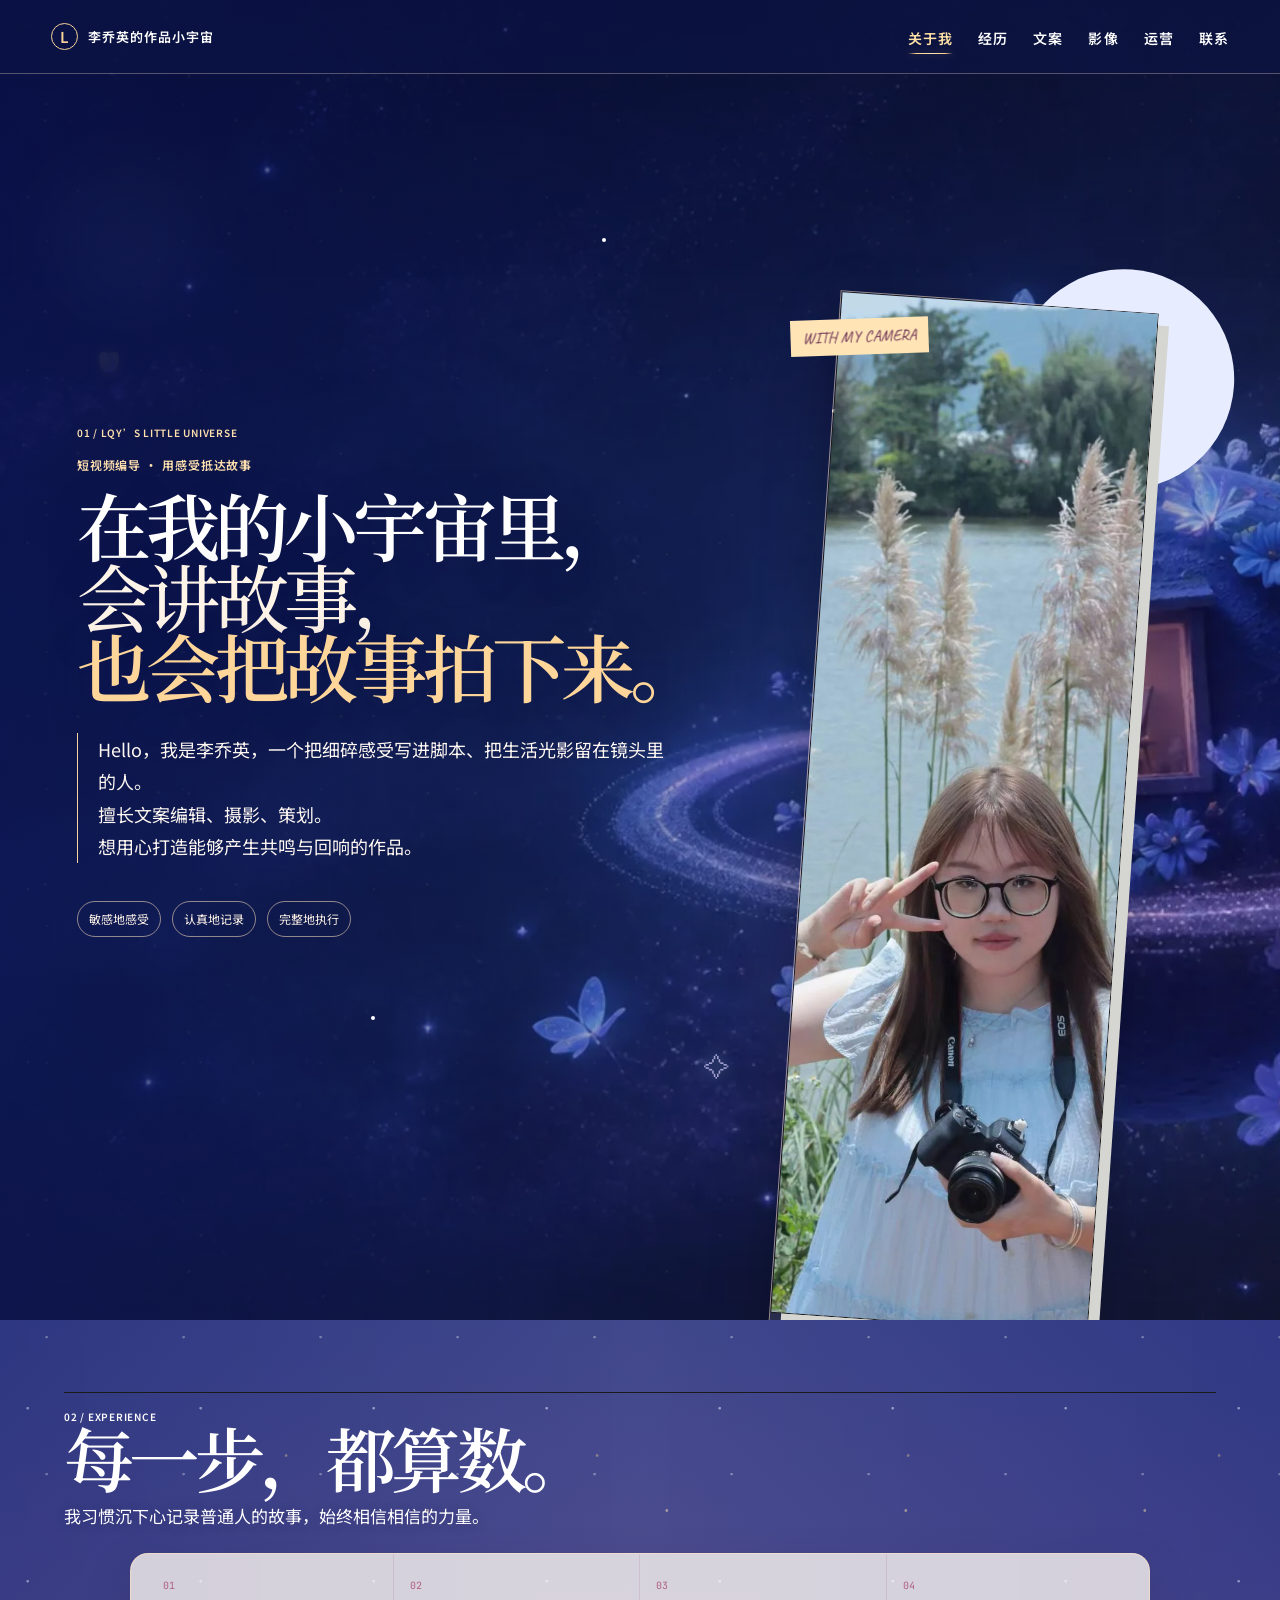
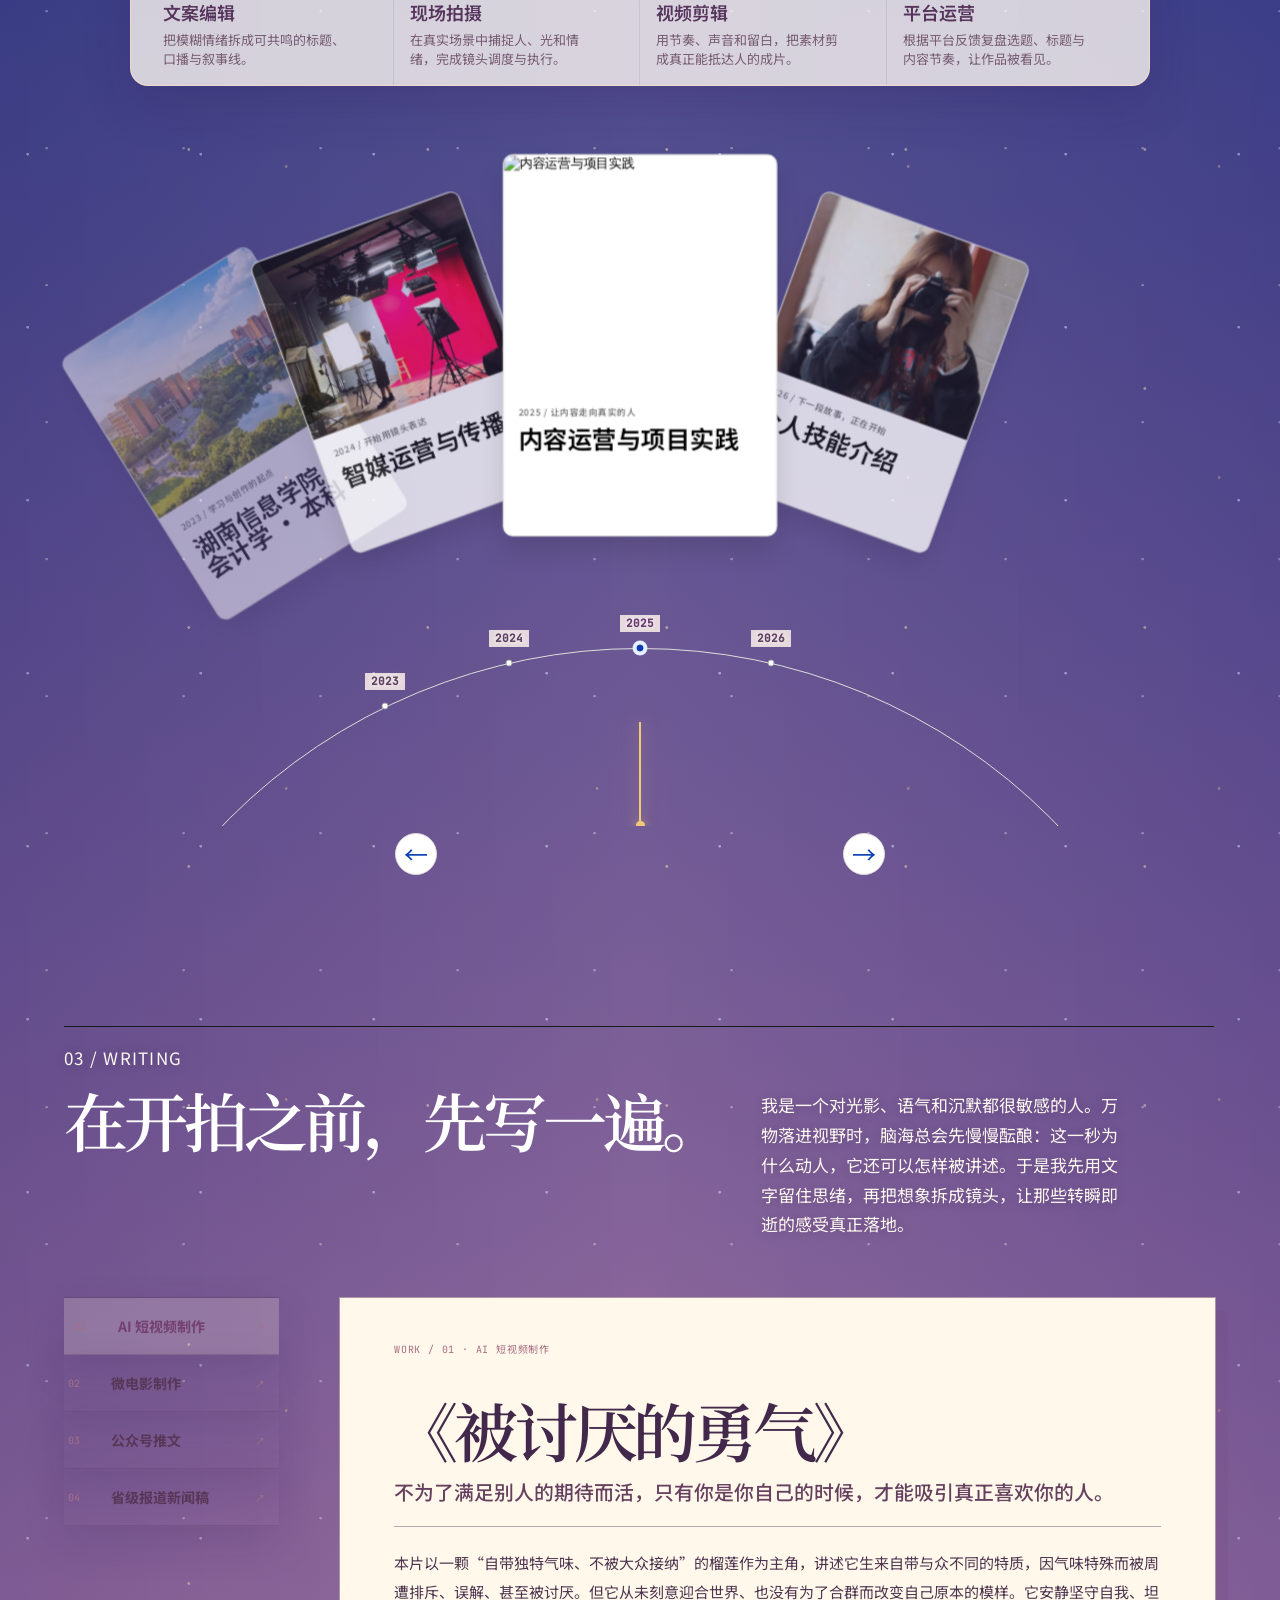
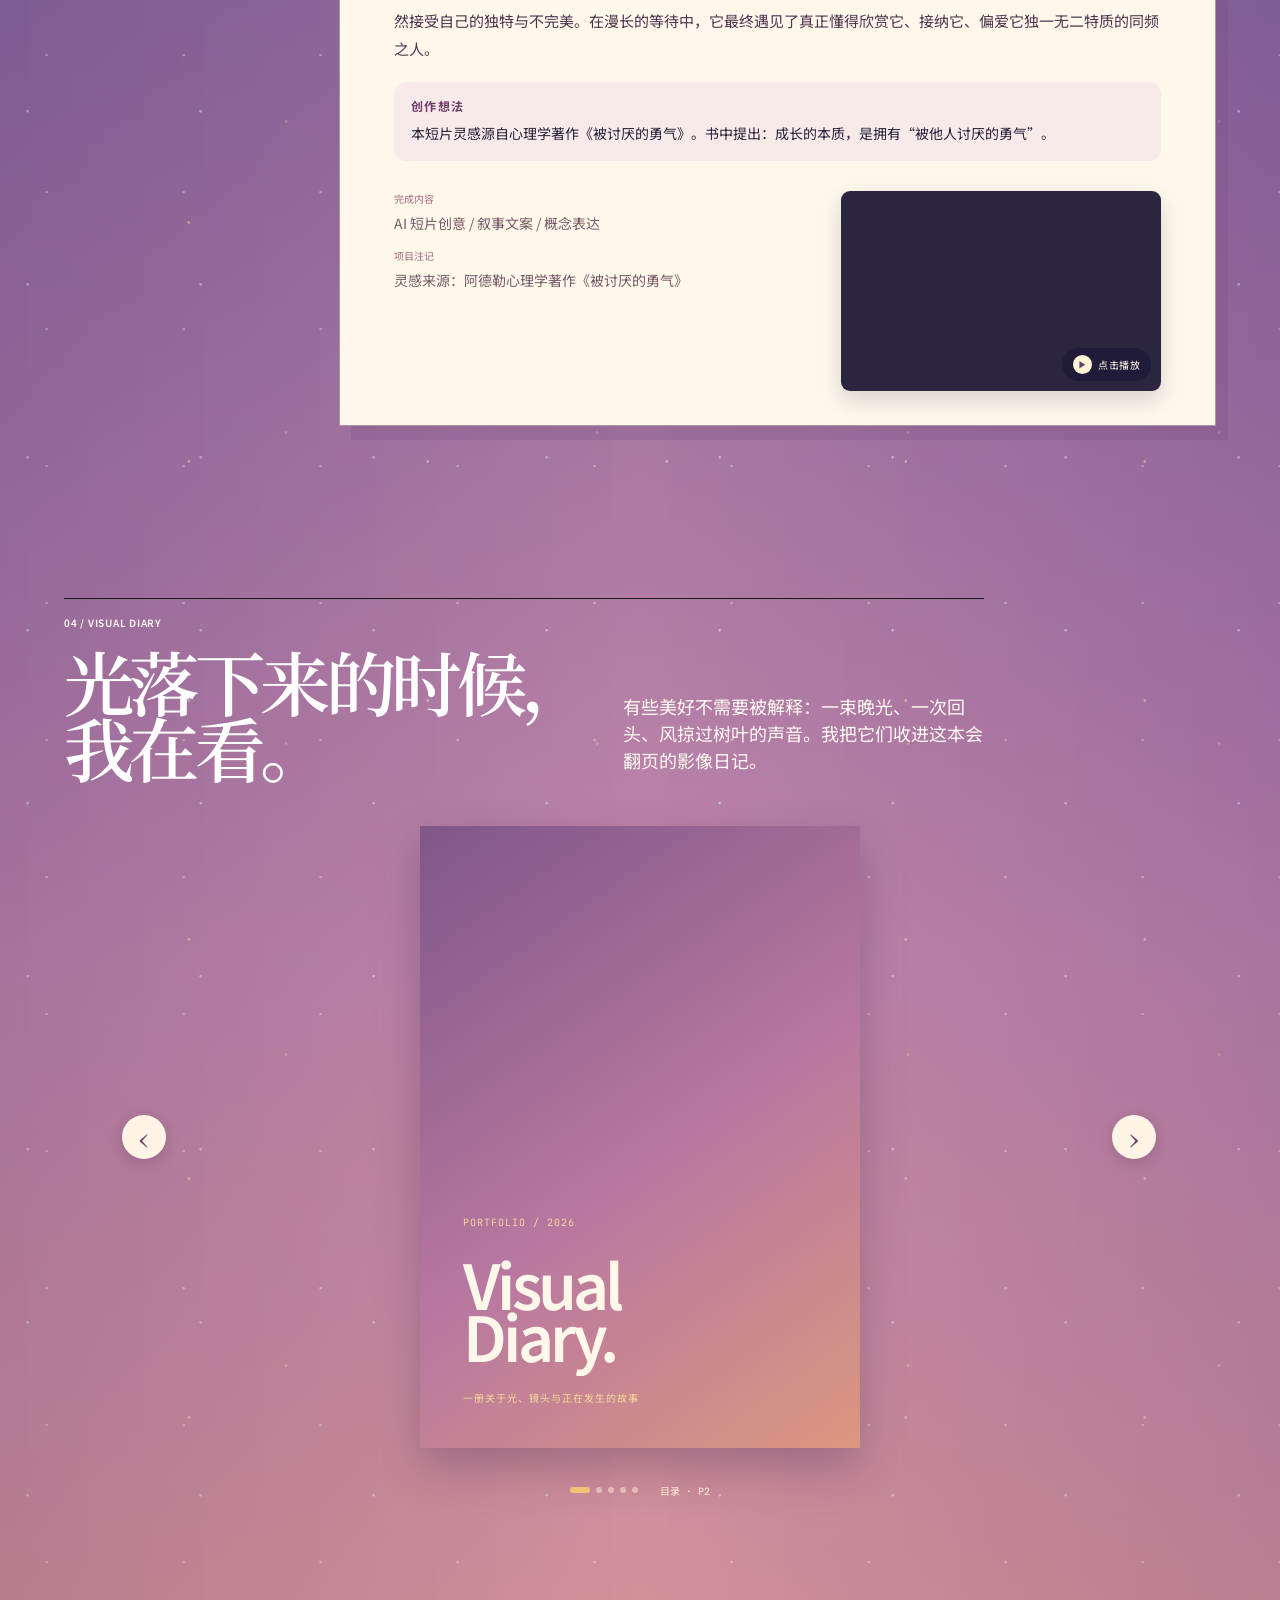
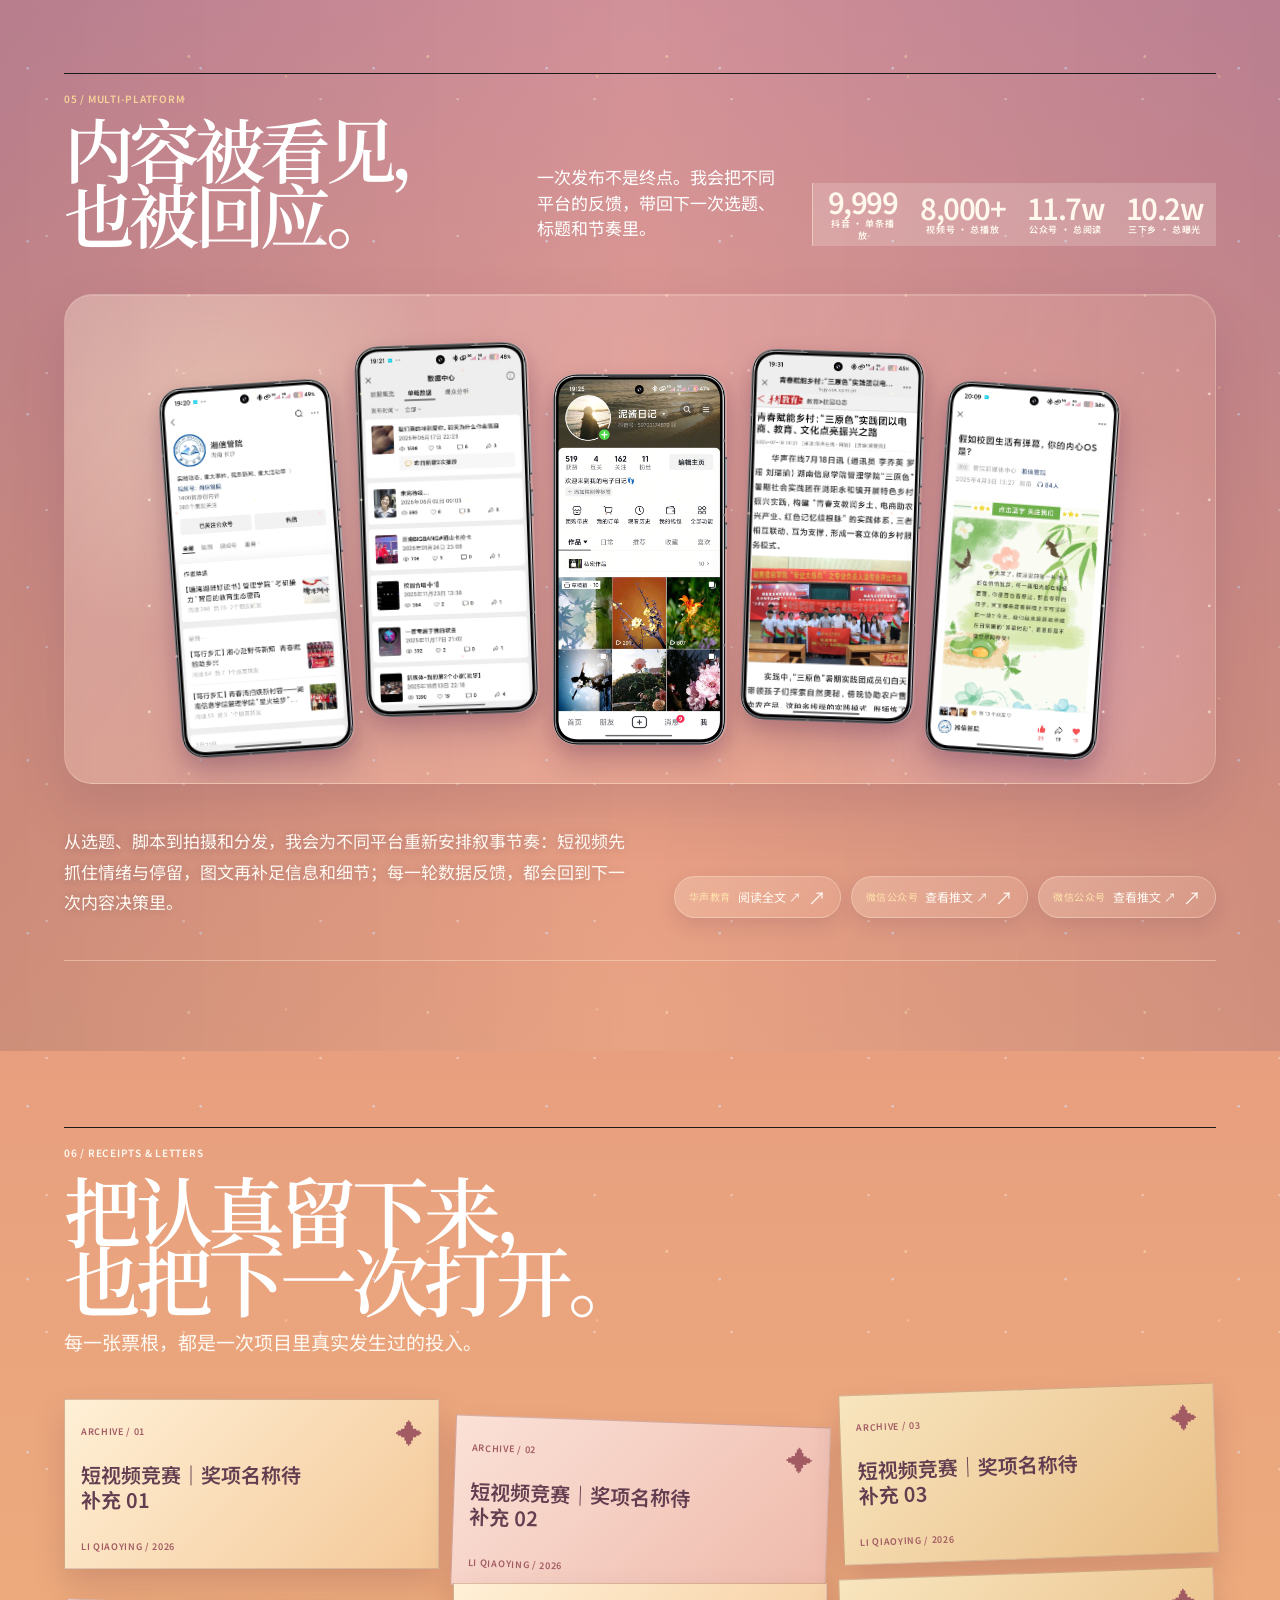
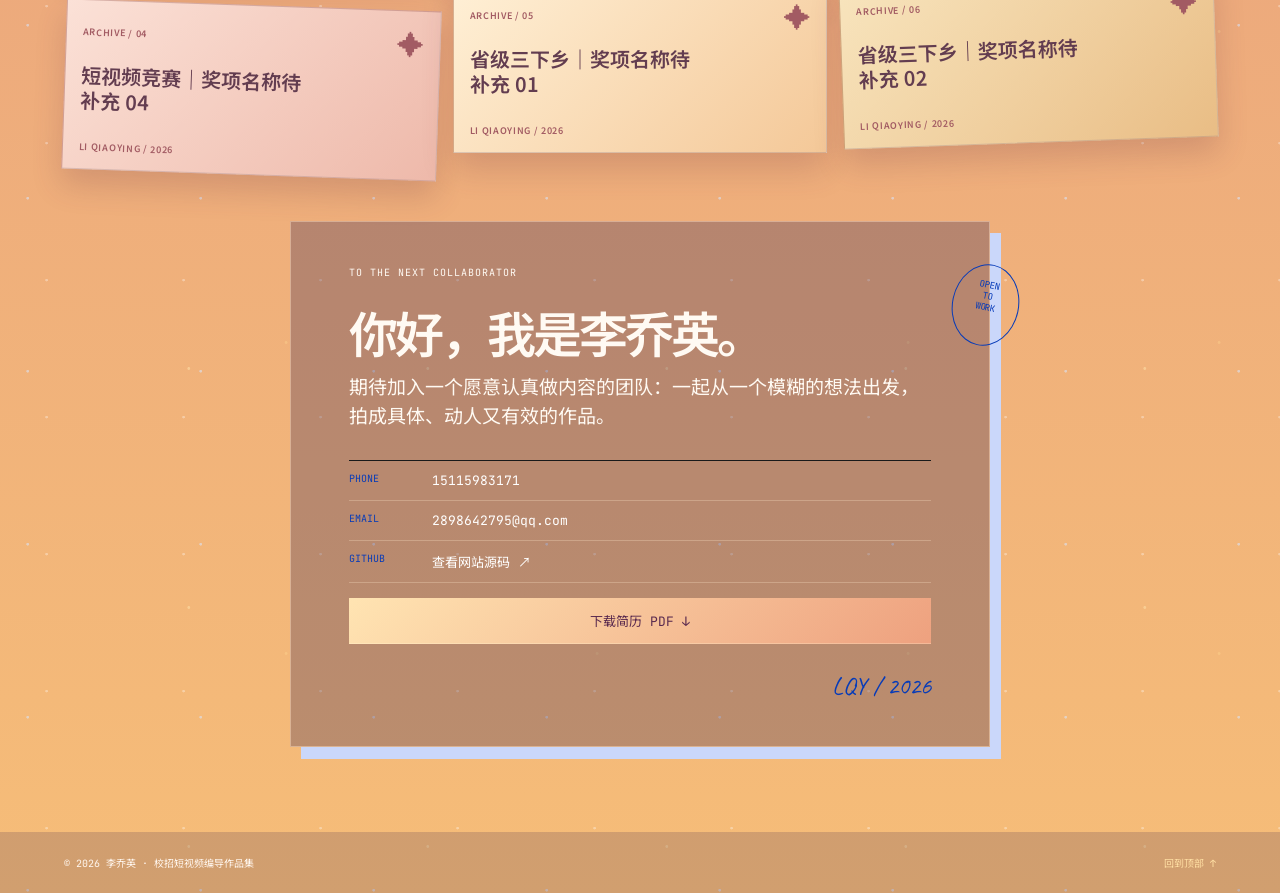
==== commit c43e58ee: "性能优化: 资源压缩 + 字体自托管 + 渲染减负 - 视频: 71+24+22MB -> 50+20+9.5MB (x264 CRF27 + faststart) - 图片: 34张全部转 WebP" ====
--- a/index.html
+++ b/index.html
@@ -5,10 +5,11 @@
   <meta name="viewport" content="width=device-width, initial-scale=1.0" />
   <meta name="description" content="李乔英｜校招短视频编导个人作品集" />
   <title>李乔英｜校招短视频编导</title>
-  <link rel="preconnect" href="https://fonts.googleapis.com" />
-  <link rel="preconnect" href="https://fonts.gstatic.com" crossorigin />
-  <link href="https://fonts.googleapis.com/css2?family=Caveat:wght@400;500;600&family=Cormorant+Garamond:ital,wght@0,500;0,600;1,500&family=Dancing+Script:wght@400;500;600&family=JetBrains+Mono:wght@300;400;500&family=Ma+Shan+Zheng&family=Noto+Sans+SC:wght@400;500;600;700&family=Noto+Serif+SC:wght@500;600;700&display=swap" rel="stylesheet" />
-  <link rel="stylesheet" href="styles.css?v=20260803-14" />
+  <link rel="preload" as="image" href="assets/images/lqy-cosmic-hero.webp" fetchpriority="high" />
+  <link rel="stylesheet" href="assets/fonts/latin.css?v=20260901-1" />
+  <link rel="stylesheet" href="assets/fonts/noto-sans-sc.css?v=20260901-1" />
+  <link rel="stylesheet" href="assets/fonts/noto-serif-sc.css?v=20260901-1" />
+  <link rel="stylesheet" href="styles.css?v=20260901-1" />
 </head>
 <body>
   <div class="twilight-ambience" aria-hidden="true"><span class="ambient-butterfly butterfly-a"></span><span class="ambient-butterfly butterfly-b"></span><span class="ambient-butterfly butterfly-c"></span><span class="ambient-glow glow-a"></span><span class="ambient-glow glow-b"></span></div>
@@ -23,7 +24,7 @@
     <section id="intro" class="intro-section section">
       <div class="cosmos-atmosphere" aria-hidden="true"><i class="star star-one"></i><i class="star star-two"></i><i class="star star-three"></i><i class="butterfly butterfly-one">✦</i><i class="butterfly butterfly-two">✧</i></div>
       <div class="intro-copy"><p class="section-no">01 / LQY’S LITTLE UNIVERSE</p><p class="intro-kicker">短视频编导 · 用感受抵达故事</p><h1>在我的小宇宙里，<br /><span>会讲故事，</span><br /><em>也会把故事拍下来。</em></h1><p class="intro-lede">Hello，我是李乔英，一个把细碎感受写进脚本、把生活光影留在镜头里的人。<br />擅长文案编辑、摄影、策划。<br />想用心打造能够产生共鸣与回响的作品。</p><div class="orbit-notes"><span>敏感地感受</span><span>认真地记录</span><span>完整地执行</span></div></div>
-        <figure class="intro-portrait"><span>WITH MY CAMERA</span><img id="profile-photo" src="assets/images/lqy-profile-photo.jpg" alt="李乔英手持相机的照片" /><figcaption>LI QIAOYING<br />CONTENT &amp; VIDEO</figcaption></figure>
+        <figure class="intro-portrait"><span>WITH MY CAMERA</span><img id="profile-photo" src="assets/images/lqy-profile-photo.webp" width="768" height="1024" alt="李乔英手持相机的照片" /><figcaption>LI QIAOYING<br />CONTENT &amp; VIDEO</figcaption></figure>
     </section>
 
     <section id="experience" class="experience-section section">
@@ -58,5 +59,5 @@
     </section>
   </main>
   <footer><span>© 2026 李乔英 · 校招短视频编导作品集</span><a href="#intro">回到顶部 ↑</a></footer>
-  <script src="content/site-content.js?v=20260802-1"></script><script src="content/p4-album.js?v=20260803-2"></script><script src="content/p3-work-media.js?v=20260801-1"></script><script src="content/p5-posts.js?v=20260801-4"></script><script src="https://cdn.jsdelivr.net/npm/page-flip/dist/js/page-flip.browser.min.js"></script><script src="app.js?v=20260803-8"></script>
+  <script defer src="content/site-content.js?v=20260901-1"></script><script defer src="content/p4-album.js?v=20260901-1"></script><script defer src="content/p3-work-media.js?v=20260901-1"></script><script defer src="content/p5-posts.js?v=20260901-1"></script><script defer src="assets/vendor/page-flip.browser.min.js"></script><script defer src="app.js?v=20260901-1"></script>
 </body></html>
--- a/assets/fonts/latin.css
+++ b/assets/fonts/latin.css
@@ -0,0 +1,23 @@
+@font-face{font-family:'Caveat';font-style:normal;font-display:swap;font-weight:400;src:url('caveat-latin-400-normal.woff2') format('woff2');}
+@font-face{font-family:'Caveat';font-style:normal;font-display:swap;font-weight:400;src:url('caveat-latin-ext-400-normal.woff2') format('woff2');}
+@font-face{font-family:'Caveat';font-style:normal;font-display:swap;font-weight:500;src:url('caveat-latin-500-normal.woff2') format('woff2');}
+@font-face{font-family:'Caveat';font-style:normal;font-display:swap;font-weight:500;src:url('caveat-latin-ext-500-normal.woff2') format('woff2');}
+@font-face{font-family:'Caveat';font-style:normal;font-display:swap;font-weight:600;src:url('caveat-latin-600-normal.woff2') format('woff2');}
+@font-face{font-family:'Caveat';font-style:normal;font-display:swap;font-weight:600;src:url('caveat-latin-ext-600-normal.woff2') format('woff2');}
+@font-face{font-family:'Cormorant Garamond';font-style:normal;font-display:swap;font-weight:500;src:url('cormorant-garamond-latin-500-normal.woff2') format('woff2');}
+@font-face{font-family:'Cormorant Garamond';font-style:normal;font-display:swap;font-weight:500;src:url('cormorant-garamond-latin-ext-500-normal.woff2') format('woff2');}
+@font-face{font-family:'Cormorant Garamond';font-style:normal;font-display:swap;font-weight:600;src:url('cormorant-garamond-latin-600-normal.woff2') format('woff2');}
+@font-face{font-family:'Cormorant Garamond';font-style:normal;font-display:swap;font-weight:600;src:url('cormorant-garamond-latin-ext-600-normal.woff2') format('woff2');}
+@font-face{font-family:'Dancing Script';font-style:normal;font-display:swap;font-weight:400;src:url('dancing-script-latin-400-normal.woff2') format('woff2');}
+@font-face{font-family:'Dancing Script';font-style:normal;font-display:swap;font-weight:400;src:url('dancing-script-latin-ext-400-normal.woff2') format('woff2');}
+@font-face{font-family:'Dancing Script';font-style:normal;font-display:swap;font-weight:500;src:url('dancing-script-latin-500-normal.woff2') format('woff2');}
+@font-face{font-family:'Dancing Script';font-style:normal;font-display:swap;font-weight:500;src:url('dancing-script-latin-ext-500-normal.woff2') format('woff2');}
+@font-face{font-family:'Dancing Script';font-style:normal;font-display:swap;font-weight:600;src:url('dancing-script-latin-600-normal.woff2') format('woff2');}
+@font-face{font-family:'Dancing Script';font-style:normal;font-display:swap;font-weight:600;src:url('dancing-script-latin-ext-600-normal.woff2') format('woff2');}
+@font-face{font-family:'JetBrains Mono';font-style:normal;font-display:swap;font-weight:300;src:url('jetbrains-mono-latin-300-normal.woff2') format('woff2');}
+@font-face{font-family:'JetBrains Mono';font-style:normal;font-display:swap;font-weight:300;src:url('jetbrains-mono-latin-ext-300-normal.woff2') format('woff2');}
+@font-face{font-family:'JetBrains Mono';font-style:normal;font-display:swap;font-weight:400;src:url('jetbrains-mono-latin-400-normal.woff2') format('woff2');}
+@font-face{font-family:'JetBrains Mono';font-style:normal;font-display:swap;font-weight:400;src:url('jetbrains-mono-latin-ext-400-normal.woff2') format('woff2');}
+@font-face{font-family:'JetBrains Mono';font-style:normal;font-display:swap;font-weight:500;src:url('jetbrains-mono-latin-500-normal.woff2') format('woff2');}
+@font-face{font-family:'JetBrains Mono';font-style:normal;font-display:swap;font-weight:500;src:url('jetbrains-mono-latin-ext-500-normal.woff2') format('woff2');}
+@font-face{font-family:'Ma Shan Zheng';font-style:normal;font-display:swap;font-weight:400;src:url('ma-shan-zheng-400-subset.woff2') format('woff2');}
--- a/assets/fonts/noto-sans-sc.css
+++ b/assets/fonts/noto-sans-sc.css
@@ -0,0 +1,736 @@
+@font-face {
+  font-family: 'Noto Sans SC';
+  font-style: normal;
+  font-display: swap;
+  font-weight: 400;
+  src: url(noto-sans-sc-32-400-normal.woff2) format('woff2');
+  unicode-range: U+9004,U+900b,U+9011,U+9015-9016,U+901e,U+9021,U+9026,U+902d,U+902f,U+9031,U+9035-9036,U+9039-903a,U+9041,U+9044-9046,U+904a,U+904f-9052,U+9054-9055,U+9058-9059,U+905b-905e,U+9060-9062,U+9068-9069,U+906f,U+9072,U+9074,U+9076-907a,U+907c-907d,U+9081,U+9083,U+9085,U+9087-908b,U+908f,U+9095,U+9097,U+9099-909b,U+909d,U+90a0-90a1,U+90a8-90a9,U+90ac,U+90b0,U+90b2-90b4,U+90b6,U+90b8,U+90ba,U+90bd-90be,U+90c3-90c5,U+90c7-90c8,U+90cf-90d0,U+90d3,U+90d5,U+90d7,U+90da-90dc,U+90de,U+90e2,U+90e4,U+90e6-90e7,U+90ea-90eb,U+90ef,U+90f4-90f5,U+90f7,U+90fe-9100,U+9104,U+9109,U+910c,U+9112,U+9114-9115,U+9118,U+911c,U+911e,U+9120,U+9122-9123,U+9127,U+912d,U+912f-9132,U+9139-913a,U+9143,U+9146,U+9149-914a,U+914c,U+914e-9150,U+9154,U+9157,U+915a,U+915d-915e,U+9161-9162;
+}
+@font-face {
+  font-family: 'Noto Sans SC';
+  font-style: normal;
+  font-display: swap;
+  font-weight: 400;
+  src: url(noto-sans-sc-87-400-normal.woff2) format('woff2');
+  unicode-range: U+2651-2655,U+2658,U+265a-265b,U+265d-265e,U+2660-266d,U+266f,U+267b,U+2688,U+2693-2696,U+2698-2699,U+269c,U+26a0-26a1,U+26a4,U+26aa-26ab,U+26bd-26be,U+26c4-26c5,U+26d4,U+26e9,U+26f0-26f1,U+26f3,U+26f5,U+26fd,U+2702,U+2704-2706,U+2708-270f,U+2712-2718,U+271a-271b,U+271d,U+271f,U+2721,U+2724-2730,U+2732-2734,U+273a,U+273d-2744,U+2747-2749,U+274c,U+274e-274f,U+2753-2757,U+275b,U+275d-275e,U+2763,U+2765-2767,U+276e-276f,U+2776-277e,U+2780-2782,U+278a-278c,U+278e,U+2794-2796,U+279c;
+}
+@font-face {
+  font-family: 'Noto Sans SC';
+  font-style: normal;
+  font-display: swap;
+  font-weight: 400;
+  src: url(noto-sans-sc-90-400-normal.woff2) format('woff2');
+  unicode-range: U+207c-2083,U+208c-208e,U+2092,U+20a6,U+20a8-20ad,U+20af,U+20b1,U+20b4-20b5,U+20b8-20ba,U+20bd,U+20db,U+20dd,U+20e0,U+20e3,U+2105,U+2109,U+2113,U+2116-2117,U+2120-2121,U+2126,U+212b,U+2133,U+2139,U+2194,U+2196-2199,U+21a0,U+21a9-21aa,U+21af,U+21b3,U+21b5,U+21ba-21bb,U+21c4,U+21ca,U+21cc,U+21d0-21d4,U+21e1,U+21e6-21e9,U+2200,U+2202,U+2205-2208,U+220f,U+2211-2212,U+2215,U+2217-2219,U+221d-2220,U+2223,U+2225,U+2227-222b,U+222e,U+2234-2237,U+223c-223d,U+2248,U+224c,U+2252,U+2256,U+2260-2261,U+2266-2267,U+226a-226b,U+226e-226f,U+2282-2283,U+2295,U+2297,U+2299,U+22a5,U+22b0-22b1,U+22b9,U+22bf,U+22c5-22c6,U+22ef,U+2304,U+2307,U+230b,U+2312-2314,U+2318,U+231a-231b,U+2323,U+239b,U+239d-239e,U+23a0,U+23e9;
+}
+@font-face {
+  font-family: 'Noto Sans SC';
+  font-style: normal;
+  font-display: swap;
+  font-weight: 400;
+  src: url(noto-sans-sc-101-400-normal.woff2) format('woff2');
+  unicode-range: U+161,U+926,U+928,U+939,U+93f-940,U+94d,U+e17,U+e22,U+e44,U+25c7,U+25ce,U+2764,U+3009,U+3016-3017,U+4e4d,U+4e53,U+4f5a,U+4f70,U+4fae,U+4fd8,U+4ffa,U+5011,U+501a,U+51c4,U+5225,U+547b,U+5495,U+54e8,U+54ee,U+5594,U+55d3,U+55dc,U+55fd,U+560e,U+565c,U+5662,U+5669,U+566c,U+56bc,U+5742,U+5824,U+5834,U+598a,U+5992,U+59a9,U+5a04,U+5ac9,U+5b75,U+5b7d,U+5bc5,U+5c49,U+5c90,U+5e1c,U+5e27,U+5e2b,U+5e37,U+5e90,U+618b,U+61f5,U+620a,U+620c,U+6273,U+62c7,U+62f7,U+6320,U+6342,U+6401-6402,U+6413,U+6512,U+655b,U+65a7,U+65f1,U+65f7,U+665f,U+6687,U+66a7,U+673d,U+67b8,U+6854,U+68d8,U+68fa,U+696d,U+6a02,U+6a0a,U+6a80,U+6b7c,U+6bd9,U+6c2e,U+6c76,U+6cf8,U+6d4a,U+6d85,U+6e24,U+6e32,U+6ec7,U+6f88,U+700f,U+701a,U+7078,U+707c,U+70ac,U+70c1,U+72e9,U+7409,U+7422,U+745a,U+7480,U+74a8,U+752b,U+7574,U+7656,U+7699,U+7737,U+785d,U+78be,U+79b9,U+7a3d,U+7a91,U+7a9f,U+7ae3,U+7b77,U+7c3f,U+7d1a,U+7d50,U+7d93,U+8042,U+808b,U+8236,U+82b8-82b9,U+82ef,U+8309,U+836b,U+83ef,U+8431,U+85c9,U+865e,U+868c,U+8759,U+8760,U+8845,U+89ba,U+8a2a,U+8aaa,U+8c41,U+8d2c,U+8d4e,U+8e66,U+8e6d,U+8eaf,U+902e,U+914b,U+916e,U+919b,U+949b,U+94a0,U+94b0,U+9541-9542,U+9556,U+95eb,U+95f5,U+964b,U+968b,U+96cc-96cd,U+96cf,U+9713,U+9890,U+98a8,U+9985,U+9992,U+9a6d,U+9a81,U+9a86,U+9ab8,U+9ca4,U+e606-e607,U+e60a,U+e60c,U+e60e,U+fe0f,U+ff02,U+ff1e;
+}
+@font-face {
+  font-family: 'Noto Sans SC';
+  font-style: normal;
+  font-display: swap;
+  font-weight: 400;
+  src: url(noto-sans-sc-102-400-normal.woff2) format('woff2');
+  unicode-range: U+10c,U+627-629,U+639,U+644,U+64a,U+203b,U+2265,U+2463,U+2573,U+25b2,U+3448-3449,U+4e1e,U+4e5e,U+4f3a,U+4f5f,U+4fea,U+5026,U+508d,U+516e,U+5189,U+5254,U+5288,U+52d8,U+52fa,U+5306,U+5308,U+5364,U+5384,U+53ed,U+543c,U+5450,U+5455,U+5466,U+54c4,U+5578,U+55a7,U+561f,U+5631,U+572d,U+575f,U+57ae,U+57e0,U+5830,U+594e,U+5984,U+5993,U+5bdd,U+5c0d,U+5c7f,U+5c82,U+5e62,U+5ed3,U+5f08,U+607a,U+60bc,U+625b,U+6292,U+62e2,U+6363,U+6467,U+6714,U+675e,U+6771,U+67a2,U+67ff,U+6805,U+68a7,U+68e0,U+6930,U+6986,U+69a8,U+69df,U+6a44,U+6a5f,U+6c13,U+6c1f,U+6c22,U+6c2f,U+6c40,U+6c81,U+6c9b,U+6ca5,U+6da4,U+6df3,U+6e85,U+6eba,U+6ed5,U+6f13,U+6f33,U+6f62,U+715e,U+72c4,U+73d1,U+7405,U+7487,U+7578,U+75a4,U+75eb,U+7693,U+7738,U+7741,U+776b,U+7792,U+77a7,U+77a9,U+77b3,U+788c,U+7984,U+79a7,U+79e4,U+7a1a,U+7a57,U+7aa6,U+7b0b,U+7b5d,U+7c27,U+7c7d,U+7caa,U+7cd9,U+7cef,U+7eda,U+7ede,U+7f24,U+803f,U+8046,U+80fa,U+81fb,U+8207,U+8258,U+8335,U+8339,U+8354,U+840e,U+85b0,U+85fb,U+8695,U+86aa,U+8717,U+8749,U+874c,U+8996,U+89bd,U+89c5,U+8bdb,U+8bf5,U+8c5a,U+8cec,U+8d3f,U+8d9f,U+8e44,U+8fed,U+9005,U+9019,U+9082,U+90af,U+90dd,U+90e1,U+90f8,U+916f,U+9176,U+949e,U+94a7,U+94c2,U+9525,U+9580,U+95dc,U+96e2,U+96fb,U+9704,U+9a7c,U+9a7f,U+9b41,U+9ca8,U+9cc4,U+9cde,U+9e92,U+9ede,U+9f9a,U+e60b,U+e610,U+ff10,U+ff13,U+ff3b,U+ff3d,U+f012b;
+}
+@font-face {
+  font-family: 'Noto Sans SC';
+  font-style: normal;
+  font-display: swap;
+  font-weight: 400;
+  src: url(noto-sans-sc-103-400-normal.woff2) format('woff2');
+  unicode-range: U+60,U+631,U+2606,U+3014-3015,U+309c,U+33a1,U+4e52,U+4ec6,U+4f86,U+4f8d,U+4fde,U+4fef,U+500b,U+502a,U+515c,U+518a,U+51a5,U+51f3,U+5243,U+52c9,U+52d5,U+53a2,U+53ee,U+54ce,U+54fa,U+54fc,U+5580,U+5587,U+563f,U+56da,U+5792,U+5815,U+5960,U+59d7,U+5b78,U+5b9b,U+5be1,U+5c4e,U+5c51,U+5c6f,U+5c9a,U+5cfb,U+5d16,U+5ed6,U+5f27,U+5f6a,U+609a,U+60df,U+6168,U+61c8,U+6236,U+62f1,U+62fd,U+631a,U+6328,U+632b,U+6346,U+638f,U+63a0,U+63c9,U+655e,U+6590,U+6615,U+6627,U+66ae,U+66e6,U+66f0,U+67da,U+67ec,U+6813,U+6816,U+6869,U+6893,U+68ad,U+68f5,U+6977,U+6984,U+69db,U+6b72,U+6bb7,U+6ce3,U+6cfb,U+6d47,U+6da1,U+6dc4,U+6e43,U+6eaf,U+6eff,U+6f8e,U+7011,U+7063,U+7076,U+7096,U+70ba,U+70db,U+70ef,U+7119-711a,U+7172,U+718f,U+7194,U+727a,U+72d9,U+72ed,U+7325,U+73ae,U+73ba,U+73c0,U+73fe,U+7410,U+7426,U+7455,U+7554,U+7576,U+75ae,U+75b9,U+762b,U+766b,U+7682,U+7750,U+7779,U+7784,U+77eb,U+77ee,U+78f7,U+79e9,U+7a79,U+7b1b,U+7b28,U+7bf7,U+7db2,U+7ec5,U+7eee,U+7f14,U+7f1a,U+7fe1,U+8087,U+809b,U+81b3,U+8231,U+830e,U+835f,U+83e9,U+849c,U+851a,U+868a,U+8718,U+874e,U+8822,U+8910,U+8944,U+8a3b,U+8bb6,U+8bbc,U+8e72,U+8f9c,U+900d,U+904b,U+904e,U+9063,U+90a2,U+90b9,U+9119,U+94f2,U+952f,U+9576-9577,U+9593,U+95f8,U+961c,U+969b,U+96a7,U+96c1,U+9716,U+9761,U+97ad,U+97e7,U+98a4,U+997a,U+9a73,U+9b44,U+9e3d,U+9ecf,U+9ed4,U+ff11-ff12,U+fffd;
+}
+@font-face {
+  font-family: 'Noto Sans SC';
+  font-style: normal;
+  font-display: swap;
+  font-weight: 400;
+  src: url(noto-sans-sc-104-400-normal.woff2) format('woff2');
+  unicode-range: U+2003,U+2193,U+2462,U+4e19,U+4e2b,U+4e36,U+4ea8,U+4ed1,U+4ed7,U+4f51,U+4f63,U+4f83,U+50e7,U+5112,U+5167,U+51a4,U+51b6,U+5239,U+5265,U+532a,U+5351,U+537f,U+5401,U+548f,U+5492,U+54af,U+54b3,U+54bd,U+54d1,U+54df,U+554f,U+5564,U+5598,U+5632,U+56a3,U+56e7,U+574e,U+575d-575e,U+57d4,U+584c,U+58e4,U+5937,U+5955,U+5a05,U+5a1f,U+5a49,U+5ac2,U+5c39,U+5c61,U+5d0e,U+5de9,U+5e9a,U+5eb8,U+5f0a,U+5f13,U+5f6c,U+5f8c,U+603c,U+608d,U+611b,U+6127,U+62a0,U+62d0,U+634f,U+635e,U+63fd,U+6577,U+658b,U+65bc,U+660a,U+6643,U+6656,U+6703,U+6760,U+67af,U+67c4,U+67e0,U+6817,U+68cd,U+690e,U+6960,U+69b4,U+6a71,U+6aac,U+6b67,U+6bb4,U+6c55,U+6c70,U+6c82,U+6ca6,U+6cb8,U+6cbe,U+6ede,U+6ee5,U+6f4d,U+6f84,U+6f9c,U+7115,U+7121,U+722a,U+7261,U+7272,U+7280,U+72f8,U+7504,U+754f,U+75d8,U+767c,U+76ef,U+778e,U+77bb,U+77f6,U+786b,U+78b1,U+7948,U+7985,U+79be,U+7a83,U+7a8d,U+7eac,U+7eef,U+7ef8,U+7efd,U+7f00,U+803d,U+8086,U+810a,U+8165,U+819d,U+81a8,U+8214,U+829c,U+831c,U+832b,U+8367,U+83e0,U+83f1,U+8403,U+846b,U+8475,U+84b2,U+8513,U+8574,U+85af,U+86d9,U+86db,U+8acb,U+8bbd,U+8be0-8be1,U+8c0e,U+8d29,U+8d50,U+8d63,U+8f7f,U+9032,U+9042,U+90b1,U+90b5,U+9165,U+9175,U+94a6,U+94c5,U+950c,U+9610,U+9631,U+9699,U+973e,U+978d,U+97ec,U+97f6,U+984c,U+987d,U+9882,U+9965,U+996a,U+9972,U+9a8f,U+9ad3,U+9ae6,U+9cb8,U+9edb,U+e600,U+e60f,U+e611,U+ff05,U+ff0b;
+}
+@font-face {
+  font-family: 'Noto Sans SC';
+  font-style: normal;
+  font-display: swap;
+  font-weight: 400;
+  src: url(noto-sans-sc-105-400-normal.woff2) format('woff2');
+  unicode-range: U+5e,U+2190,U+250a,U+25bc,U+25cf,U+4e56,U+4ea9,U+4f3d,U+4f6c,U+4f88,U+4fa8,U+4fcf,U+5029,U+5188,U+51f9,U+5203,U+524a,U+5256,U+529d,U+5375,U+53db,U+541f,U+5435,U+5457,U+548b,U+54c7,U+54d4,U+54e9,U+556a,U+5589,U+55bb,U+55e8,U+55ef,U+563b,U+566a,U+576a,U+58f9,U+598d,U+599e,U+59a8,U+5a9b,U+5ae3,U+5bb0,U+5bde,U+5c4c,U+5c60,U+5d1b,U+5deb,U+5df7,U+5e18,U+5f26,U+5f64,U+601c,U+6084,U+60e9,U+614c,U+6208,U+621a,U+6233,U+6254,U+62d8,U+62e6,U+62ef,U+6323,U+632a,U+633d,U+6361,U+6405,U+640f,U+6614,U+6642,U+6657,U+67a3,U+6808,U+683d,U+6850,U+6897,U+68b3,U+68b5,U+68d5,U+6a58,U+6b47,U+6b6a,U+6c28,U+6c90,U+6ca7,U+6cf5,U+6d51,U+6da9,U+6dc7,U+6dd1,U+6e0a,U+6e5b,U+6e9c,U+6f47,U+6f6d,U+70ad,U+70f9,U+710a,U+7130,U+71ac,U+745f,U+7476,U+7490,U+7529,U+7538,U+75d2,U+7696,U+76b1,U+76fc,U+777f,U+77dc,U+789f,U+795b,U+79bd,U+79c9,U+7a3b,U+7a46,U+7aa5,U+7ad6,U+7ca5,U+7cb9,U+7cdf,U+7d6e,U+7f06,U+7f38,U+7fa1,U+7fc1,U+8015,U+803b,U+80a2,U+80aa,U+8116,U+813e,U+82bd,U+8305,U+8328,U+8346,U+846c,U+8549,U+859b,U+8611,U+8680,U+87f9,U+884d,U+8877,U+888d,U+88d4,U+898b,U+8a79,U+8a93,U+8c05,U+8c0d,U+8c26,U+8d1e,U+8d31,U+8d81,U+8e22,U+8e81,U+8f90,U+8f96,U+90ca,U+916c,U+917f,U+9187,U+918b,U+9499,U+94a9,U+9524,U+9540,U+958b,U+9600,U+9640,U+96b6,U+96c7,U+96ef,U+98d9,U+9976,U+997f,U+9a74,U+9a84,U+9c8d,U+9e26,U+9e9f,U+ad6d,U+c5b4,U+d55c,U+ff0f;
+}
+@font-face {
+  font-family: 'Noto Sans SC';
+  font-style: normal;
+  font-display: swap;
+  font-weight: 400;
+  src: url(noto-sans-sc-106-400-normal.woff2) format('woff2');
+  unicode-range: U+b0,U+2191,U+2460-2461,U+25c6,U+300e-300f,U+4e1b,U+4e7e,U+4ed5,U+4ef2,U+4f10,U+4f1e,U+4f50,U+4fa6,U+4faf,U+5021,U+50f5,U+5179,U+5180,U+51d1,U+522e,U+52a3,U+52c3,U+52cb,U+5300,U+5319,U+5320,U+5349,U+5395,U+53d9,U+541e,U+5428,U+543e,U+54b1,U+54c0,U+54d2,U+570b,U+5858,U+58f6,U+5974,U+59a5,U+59e8,U+59ec,U+5a36,U+5a9a,U+5ab3,U+5b99,U+5baa,U+5ce1,U+5d14,U+5d4c,U+5dc5,U+5de2,U+5e99,U+5e9e,U+5f18,U+5f66,U+5f70,U+6070,U+60d5,U+60e7,U+6101,U+611a,U+61be,U+6241,U+6252,U+626f,U+6296,U+62bc,U+62cc,U+6380,U+63a9,U+644a,U+6454,U+64a9,U+64b8,U+6500,U+6572,U+65a5,U+65a9,U+65ec,U+660f,U+6749,U+6795,U+67ab,U+68da,U+6912,U+6bbf,U+6bef,U+6cab,U+6cca,U+6ccc,U+6cfc,U+6d3d,U+6d78,U+6dee,U+6e17,U+6e34,U+6e83,U+6ea2,U+6eb6,U+6f20,U+6fa1,U+707f,U+70d8,U+70eb,U+714c,U+714e,U+7235,U+7239,U+73ca,U+743c,U+745c,U+7624,U+763e,U+76f2,U+77db,U+77e9,U+780d,U+7838,U+7845,U+78ca,U+796d,U+7a84,U+7aed,U+7b3c,U+7eb2,U+7f05,U+7f20,U+7f34,U+7f62,U+7fc5,U+7fd8,U+7ff0,U+800d,U+8036,U+80ba,U+80be,U+80c0-80c1,U+8155,U+817a,U+8180,U+81e3,U+8206,U+8247,U+8270,U+8299,U+82ad,U+8304,U+8393,U+83b9,U+840d,U+8427,U+8469,U+8471,U+84c4,U+84ec,U+853d,U+8681-8682,U+8721,U+8854,U+88d5,U+88f9,U+8bc0,U+8c0a,U+8c29,U+8c2d,U+8d41,U+8dea,U+8eb2,U+8f9f,U+903b,U+903e,U+9102,U+9493,U+94a5,U+94f8,U+95f7,U+9706,U+9709,U+9774,U+98a0,U+9e64,U+9f9f,U+e603;
+}
+@font-face {
+  font-family: 'Noto Sans SC';
+  font-style: normal;
+  font-display: swap;
+  font-weight: 400;
+  src: url(noto-sans-sc-107-400-normal.woff2) format('woff2');
+  unicode-range: U+200b,U+2103,U+4e18,U+4e27-4e28,U+4e38,U+4e59,U+4e8f,U+4ead,U+4ec7,U+4fe9,U+503a,U+5085,U+5146,U+51af,U+51f8,U+52ab,U+5339,U+535c,U+5378,U+538c,U+5398,U+53f9,U+5415,U+5475,U+54aa,U+54ac,U+54b8,U+5582,U+5760,U+5764,U+57cb,U+5835,U+5885,U+5951,U+5983,U+59da,U+5a77,U+5b5d,U+5b5f,U+5bb5,U+5bc2,U+5be8,U+5bfa,U+5c2c,U+5c34,U+5c41,U+5c48,U+5c65,U+5cad,U+5e06,U+5e42,U+5ef7,U+5f17,U+5f25,U+5f6d,U+5f79,U+6028,U+6064,U+6068,U+606d,U+607c,U+6094,U+6109,U+6124,U+6247,U+626d,U+6291,U+629a,U+62ac,U+62b9,U+62fe,U+6324,U+6349,U+6367,U+6398,U+6495,U+64a4,U+64b0,U+64bc,U+64ce,U+658c,U+65ed,U+6602,U+6674,U+6691,U+66a8,U+674f,U+679a,U+67ef,U+67f4,U+680b,U+6876,U+68a8,U+6a59,U+6a61,U+6b20,U+6bc5,U+6d12,U+6d46,U+6d8c,U+6dc0,U+6e14,U+6e23,U+6f06,U+7164,U+716e,U+7199,U+71e5,U+72ac,U+742a,U+755c,U+75ab,U+75b2,U+75f4,U+7897,U+78b3,U+78c5,U+7978,U+79fd,U+7a74,U+7b4b,U+7b5b,U+7ece,U+7ed2,U+7ee3,U+7ef3,U+7f50,U+7f55,U+7f9e,U+7fe0,U+809d,U+8106,U+814a,U+8154,U+817b,U+818f,U+81c2,U+81ed,U+821f,U+82a6,U+82d1,U+8302,U+83c7,U+83ca,U+845b,U+848b,U+84c9,U+85e4,U+86ee,U+8700,U+8774,U+8881,U+8c1c,U+8c79,U+8d2a,U+8d3c,U+8eba,U+8f70,U+8fa9,U+8fb1,U+900a,U+9017,U+901d,U+9022,U+906e,U+946b,U+94dd,U+94ed,U+953b,U+95ef,U+95fa,U+95fd,U+96c0,U+971e,U+9753,U+9756,U+97e6,U+9881,U+9887,U+9b4f,U+9e2d,U+9f0e,U+e601-e602,U+e604-e605,U+ff5c;
+}
+@font-face {
+  font-family: 'Noto Sans SC';
+  font-style: normal;
+  font-display: swap;
+  font-weight: 400;
+  src: url(noto-sans-sc-108-400-normal.woff2) format('woff2');
+  unicode-range: U+24,U+4e08,U+4e43,U+4e4f,U+4ef0,U+4f2a,U+507f,U+50ac,U+50bb,U+5151,U+51bb,U+51f6,U+51fd,U+5272,U+52fe,U+5362,U+53c9,U+53d4,U+53e0,U+543b,U+54f2,U+5507,U+5524,U+558a,U+55b5,U+561b,U+56ca,U+5782,U+57c3,U+5893,U+5915,U+5949,U+5962,U+59ae,U+59dc,U+59fb,U+5bd3,U+5c38,U+5cb3,U+5d07,U+5d29,U+5de1,U+5dfe,U+5e15,U+5eca,U+5f2f,U+5f7c,U+5fcc,U+6021,U+609f,U+60f9,U+6108,U+6148,U+6155,U+6170,U+61d2,U+6251,U+629b,U+62ab,U+62e8,U+62f3,U+6321,U+6350,U+6566,U+659c,U+65e8,U+6635,U+6655,U+6670,U+66f9,U+6734,U+679d,U+6851,U+6905,U+6b49,U+6b96,U+6c1b,U+6c41,U+6c6a,U+6c83,U+6cf3,U+6d9b,U+6dcb,U+6e1d,U+6e20-6e21,U+6eaa,U+6ee4,U+6ee9,U+6f58,U+70e4,U+722c,U+7262,U+7267,U+72b9,U+72e0,U+72ee,U+72f1,U+7334,U+73ab,U+7433,U+7470,U+758f,U+75d5,U+764c,U+7686,U+76c6,U+76fe,U+7720,U+77e2,U+7802,U+7816,U+788d,U+7891,U+7a00,U+7a9d,U+7b52,U+7bad,U+7c98,U+7cca,U+7eba,U+7eea,U+7ef5,U+7f1d,U+7f69,U+806a,U+809a,U+80bf,U+80c3,U+81c0,U+820c,U+82ac,U+82af,U+82cd,U+82d7,U+838e,U+839e,U+8404,U+84b8,U+852c,U+8587,U+8650,U+8679,U+86c7,U+8702,U+87ba,U+886b-886c,U+8870,U+8c10,U+8c23,U+8c6b,U+8d3e,U+8d4b-8d4c,U+8d64,U+8d6b,U+8d74,U+8e29,U+8f69,U+8f74,U+8fb0,U+8fdf,U+901b,U+9038,U+9093,U+9171,U+9489,U+94ae,U+94c3,U+9508,U+9510,U+9601,U+9614,U+964c,U+9675,U+971c,U+97f5,U+9888,U+98d8,U+9971,U+9aa4,U+9e3f,U+9e45,U+9e4f,U+9e70,U+9f7f,U+e715;
+}
+@font-face {
+  font-family: 'Noto Sans SC';
+  font-style: normal;
+  font-display: swap;
+  font-weight: 400;
+  src: url(noto-sans-sc-109-400-normal.woff2) format('woff2');
+  unicode-range: U+a5,U+2192,U+2605,U+4e11,U+4e22,U+4e32,U+4f0d,U+4f0f,U+4f69,U+4ff1,U+50b2,U+5154,U+51dd,U+51f0,U+5211,U+5269,U+533f,U+5366-5367,U+5389,U+5413,U+5440,U+5446,U+5561,U+574a,U+5751,U+57ab,U+5806,U+5821,U+582a,U+58f3,U+5938,U+5948,U+5978,U+59d1,U+5a03,U+5a07,U+5ac1,U+5acc,U+5ae9,U+5bb4,U+5bc4,U+5c3f,U+5e3d,U+5e7d,U+5f92,U+5faa,U+5fe0,U+5ffd,U+6016,U+60a0,U+60dc,U+60e8,U+614e,U+6212,U+6284,U+62c6,U+62d3-62d4,U+63f4,U+642c,U+6478,U+6491-6492,U+64e6,U+6591,U+65a4,U+664b,U+6735,U+6746,U+67f1,U+67f3,U+6842,U+68af,U+68c9,U+68cb,U+6a31,U+6b3a,U+6bc1,U+6c0f,U+6c27,U+6c57,U+6cc4,U+6ce5,U+6d2a,U+6d66,U+6d69,U+6daf,U+6e58,U+6ecb,U+6ef4,U+707e,U+7092,U+70ab,U+71d5,U+7275,U+7384,U+73b2,U+7434,U+74e6,U+74f7,U+75bc,U+76c8,U+76d0,U+7709,U+77ac,U+7855,U+78a7,U+78c1,U+7a77,U+7b79,U+7c92,U+7cae,U+7cd5,U+7ea4,U+7eb5,U+7ebd,U+7f5a,U+7fd4,U+7ffc,U+8083,U+8096,U+80a0,U+80d6,U+80de,U+8102,U+8109,U+810f,U+8179,U+8292,U+82b3,U+8352,U+8361,U+83cc,U+841d,U+8461,U+8482,U+8521,U+857e,U+85aa,U+866b,U+8776,U+8896,U+889c,U+88f8,U+8a9e,U+8bc8,U+8bf8,U+8c0b,U+8c28,U+8d2b,U+8d2f,U+8d37,U+8d3a,U+8d54,U+8dc3,U+8dcc,U+8df5,U+8e0f,U+8e48,U+8f86,U+8f88,U+8f9e,U+8fc1,U+8fc8,U+8feb,U+9065,U+90a6,U+90aa,U+90bb,U+90c1,U+94dc,U+9521,U+9676,U+96d5,U+970d,U+9897,U+997c,U+9a70,U+9a76,U+9a9a,U+9ad4,U+9e23,U+9e7f,U+9f3b,U+e675,U+e6b9,U+ffe5;
+}
+@font-face {
+  font-family: 'Noto Sans SC';
+  font-style: normal;
+  font-display: swap;
+  font-weight: 400;
+  src: url(noto-sans-sc-110-400-normal.woff2) format('woff2');
+  unicode-range: U+300c-300d,U+4e54,U+4e58,U+4e95,U+4ec1,U+4f2f,U+4f38,U+4fa3,U+4fca,U+503e,U+5141,U+5144,U+517c,U+51cc,U+51ed,U+5242,U+52b2,U+52d2,U+52e4,U+540a,U+5439,U+5448,U+5496,U+54ed,U+5565,U+5761,U+5766,U+58ee,U+593a,U+594b,U+594f,U+5954,U+5996,U+59c6,U+59ff,U+5b64,U+5bff,U+5c18,U+5c1d,U+5c97,U+5ca9,U+5cb8,U+5e9f,U+5ec9,U+5f04,U+5f7b,U+5fa1,U+5fcd,U+6012,U+60a6,U+60ac,U+60b2,U+60ef,U+626e,U+6270,U+6276,U+62d6,U+62dc,U+6316,U+632f,U+633a,U+6355,U+63aa,U+6447,U+649e,U+64c5,U+654c,U+65c1,U+65cb,U+65e6,U+6606,U+6731,U+675c,U+67cf,U+67dc,U+6846,U+6b8b,U+6beb,U+6c61,U+6c88,U+6cbf,U+6cdb,U+6cea,U+6d45,U+6d53,U+6d74,U+6d82,U+6da8,U+6db5,U+6deb,U+6eda,U+6ee8,U+6f0f,U+706d,U+708e,U+70ae,U+70bc,U+70c2,U+70e6,U+7237-7238,U+72fc,U+730e,U+731b,U+739b,U+73bb,U+7483,U+74dc,U+74f6,U+7586,U+7626,U+775b,U+77ff,U+788e,U+78b0,U+7956,U+7965,U+79e6,U+7af9,U+7bee,U+7c97,U+7eb1,U+7eb7,U+7ed1,U+7ed5,U+7f6a,U+7f72,U+7fbd,U+8017,U+808c,U+80a9,U+80c6,U+80ce,U+8150,U+8170,U+819c,U+820d,U+8230,U+8239,U+827e,U+8377,U+8389,U+83b2,U+8428,U+8463,U+867e,U+88c2,U+88d9,U+8986,U+8bca,U+8bde,U+8c13,U+8c8c,U+8d21,U+8d24,U+8d56,U+8d60,U+8d8b,U+8db4,U+8e2a,U+8f68,U+8f89,U+8f9b,U+8fa8,U+8fbd,U+9003,U+90ce,U+90ed,U+9189,U+94bb,U+9505,U+95f9,U+963b,U+9655,U+966a,U+9677,U+96fe,U+9896,U+99a8,U+9a71,U+9a82,U+9a91,U+9b45,U+9ece,U+9f20,U+feff,U+ff0d;
+}
+@font-face {
+  font-family: 'Noto Sans SC';
+  font-style: normal;
+  font-display: swap;
+  font-weight: 400;
+  src: url(noto-sans-sc-111-400-normal.woff2) format('woff2');
+  unicode-range: U+4e4c,U+4e88,U+4ea1,U+4ea6,U+4ed3-4ed4,U+4eff,U+4f30,U+4fa7,U+4fc4,U+4fd7,U+500d,U+504f,U+5076-5077,U+517d,U+5192,U+51c9,U+51ef,U+5238,U+5251,U+526a,U+52c7,U+52df,U+52ff,U+53a6,U+53a8,U+53ec,U+5410,U+559d,U+55b7,U+5634,U+573e,U+5783,U+585e,U+586b,U+58a8,U+5999,U+59d3,U+5a1c,U+5a46,U+5b54-5b55,U+5b85,U+5b8b,U+5b8f,U+5bbf,U+5bd2,U+5c16,U+5c24,U+5e05,U+5e45,U+5e7c,U+5e84,U+5f03,U+5f1f,U+5f31,U+5f84,U+5f90,U+5fbd,U+5fc6,U+5fd9,U+5fe7,U+6052,U+6062,U+6089,U+60a3,U+60d1,U+6167,U+622a,U+6234,U+624e,U+6269,U+626c,U+62b5,U+62d2,U+6325,U+63e1,U+643a,U+6446,U+6562,U+656c,U+65e2,U+65fa,U+660c,U+6628,U+6652,U+6668,U+6676,U+66fc,U+66ff,U+6717,U+676d,U+67aa,U+67d4,U+6843,U+6881,U+68d2,U+695a,U+69fd,U+6a2a,U+6b8a,U+6c60,U+6c64,U+6c9f,U+6caa,U+6cc9,U+6ce1,U+6cfd,U+6d1b,U+6d1e,U+6d6e,U+6de1,U+6e10,U+6e7f,U+6f5c,U+704c,U+7070,U+7089,U+70b8,U+718a,U+71c3,U+723d,U+732a,U+73cd,U+7518,U+756a,U+75af,U+75be,U+75c7,U+76d2,U+76d7,U+7763,U+78e8,U+795d,U+79df,U+7c4d,U+7d2f,U+7ee9,U+7f13,U+7f8a,U+8000,U+8010,U+80af,U+80f6,U+80f8,U+8212,U+8273,U+82f9,U+83ab,U+83b1,U+83f2,U+8584,U+871c,U+8861,U+888b,U+88c1,U+88e4,U+8bd1,U+8bf1,U+8c31,U+8d5a,U+8d75-8d76,U+8de8,U+8f85,U+8fa3,U+8fc5,U+9006,U+903c,U+904d,U+9075,U+9178,U+9274,U+950b,U+9526,U+95ea,U+9636,U+9686,U+978b,U+987f,U+9a7e,U+9b42,U+9e1f,U+9ea6,U+9f13,U+9f84,U+ff5e;
+}
+@font-face {
+  font-family: 'Noto Sans SC';
+  font-style: normal;
+  font-display: swap;
+  font-weight: 400;
+  src: url(noto-sans-sc-112-400-normal.woff2) format('woff2');
+  unicode-range: U+23,U+3d,U+4e01,U+4e39,U+4e73,U+4ecd,U+4ed9,U+4eea,U+4f0a,U+4f1f,U+4f5b,U+4fa0,U+4fc3,U+501f,U+50a8,U+515a,U+5175,U+51a0,U+51c0,U+51e1,U+51e4,U+5200,U+520a,U+5224,U+523a,U+52aa,U+52b1,U+52b3,U+5348,U+5353,U+5360,U+5371,U+5377,U+539a,U+541b,U+5434,U+547c,U+54e6,U+5510,U+5531,U+5609,U+56f0,U+56fa,U+5733,U+574f,U+5851,U+5854,U+5899,U+58c1,U+592e,U+5939,U+5976,U+5986,U+59bb,U+5a18,U+5a74,U+5b59,U+5b87,U+5b97,U+5ba0,U+5bab,U+5bbd-5bbe,U+5bf8,U+5c0a,U+5c3a,U+5c4a,U+5e16,U+5e1d,U+5e2d,U+5e8a,U+6015,U+602a,U+6050,U+6069,U+6162,U+61c2,U+6293,U+6297,U+62b1,U+62bd,U+62df,U+62fc,U+6302,U+635f,U+638c,U+63ed,U+6458,U+6469,U+6563,U+6620,U+6653,U+6696-6697,U+66dd,U+675f,U+676f-6770,U+67d0,U+67d3,U+684c,U+6865,U+6885,U+68b0,U+68ee,U+690d,U+6b23,U+6b32,U+6bd5,U+6c89,U+6d01,U+6d25,U+6d89,U+6da6,U+6db2,U+6df7,U+6ed1,U+6f02,U+70c8,U+70df,U+70e7,U+7126,U+7236,U+7259,U+731c,U+745e,U+74e3,U+751a,U+751c,U+7532,U+7545,U+75db,U+7761,U+7a0d,U+7b51,U+7ca4,U+7cd6,U+7d2b,U+7ea0,U+7eb9,U+7ed8,U+7f18,U+7f29,U+8033,U+804a,U+80a4-80a5,U+80e1,U+817f,U+829d,U+82e6,U+8336,U+840c,U+8499,U+864e,U+8651,U+865a,U+88ad,U+89e6,U+8bd7,U+8bfa,U+8c37,U+8d25,U+8d38,U+8ddd,U+8fea,U+9010,U+9012,U+906d,U+907f-9080,U+90d1,U+9177,U+91ca,U+94fa,U+9501,U+9634-9635,U+9694,U+9707,U+9738,U+9769,U+9a7b,U+9a97,U+9aa8,U+9b3c,U+9c81,U+9ed8;
+}
+@font-face {
+  font-family: 'Noto Sans SC';
+  font-style: normal;
+  font-display: swap;
+  font-weight: 400;
+  src: url(noto-sans-sc-113-400-normal.woff2) format('woff2');
+  unicode-range: U+26,U+3c,U+d7,U+4e4e,U+4e61,U+4e71,U+4ebf,U+4f26,U+5012,U+51ac,U+51b0,U+51b2,U+51b7,U+5218,U+521a,U+5220,U+5237,U+523b,U+526f,U+5385,U+53bf,U+53e5,U+53eb,U+53f3,U+53f6,U+5409,U+5438,U+54c8,U+54e5,U+552f,U+5584,U+5706,U+5723,U+5750,U+575a,U+5987-5988,U+59b9,U+59d0,U+59d4,U+5b88,U+5b9c,U+5bdf,U+5bfb,U+5c01,U+5c04,U+5c3e,U+5c4b,U+5c4f,U+5c9b,U+5cf0,U+5ddd,U+5de6,U+5de8,U+5e01,U+5e78,U+5e7b,U+5e9c,U+5ead,U+5ef6,U+5f39,U+5fd8,U+6000,U+6025,U+604b,U+6076,U+613f,U+6258,U+6263,U+6267,U+6298,U+62a2,U+62e5,U+62ec,U+6311,U+6377,U+6388-6389,U+63a2,U+63d2,U+641e,U+642d,U+654f,U+6551,U+6597,U+65cf,U+65d7,U+65e7,U+6682,U+66f2,U+671d,U+672b,U+6740,U+6751,U+6768,U+6811,U+6863,U+6982,U+6bd2,U+6cf0,U+6d0b,U+6d17,U+6d59,U+6dd8,U+6dfb,U+6e7e,U+6f6e,U+6fb3,U+706f,U+719f,U+72af,U+72d0,U+72d7,U+732b,U+732e,U+7389,U+73e0,U+7530,U+7687,U+76d6,U+76db,U+7840,U+786c,U+79cb,U+79d2,U+7a0e,U+7a33,U+7a3f,U+7a97,U+7ade-7adf,U+7b26,U+7e41,U+7ec3,U+7f3a,U+8089,U+80dc,U+811a,U+8131,U+8138,U+821e,U+8349,U+83dc,U+8457,U+867d,U+86cb,U+8a89,U+8ba8,U+8bad,U+8bef,U+8bfe,U+8c6a,U+8d1d,U+8d4f,U+8d62,U+8dd1,U+8df3,U+8f6e,U+8ff9,U+900f,U+9014,U+9057,U+9192,U+91ce,U+9488,U+94a2,U+9547,U+955c,U+95f2,U+9644,U+964d,U+96c4-96c5,U+96e8,U+96f6-96f7,U+9732,U+9759,U+9760,U+987a,U+989c,U+9910,U+996d-996e,U+9b54,U+9e21,U+9ebb,U+9f50;
+}
+@font-face {
+  font-family: 'Noto Sans SC';
+  font-style: normal;
+  font-display: swap;
+  font-weight: 400;
+  src: url(noto-sans-sc-114-400-normal.woff2) format('woff2');
+  unicode-range: U+7e,U+2026,U+4e03,U+4e25,U+4e30,U+4e34,U+4e45,U+4e5d,U+4e89,U+4eae,U+4ed8,U+4f11,U+4f19,U+4f24,U+4f34,U+4f59,U+4f73,U+4f9d,U+4fb5,U+5047,U+505c,U+5170,U+519c,U+51cf,U+5267,U+5356,U+5374,U+5382,U+538b,U+53e6,U+5426,U+542b,U+542f,U+5462,U+5473,U+554a,U+5566,U+5708,U+571f,U+5757,U+57df,U+57f9,U+5802,U+590f,U+591c,U+591f,U+592b,U+5965,U+5979,U+5a01,U+5a5a,U+5b63,U+5b69,U+5b81,U+5ba1,U+5ba3,U+5c3c,U+5c42,U+5c81,U+5de7,U+5dee,U+5e0c,U+5e10,U+5e55,U+5e86,U+5e8f,U+5ea7,U+5f02,U+5f52,U+5f81,U+5ff5,U+60ca,U+60e0,U+6279,U+62c5,U+62ff,U+63cf,U+6444,U+64cd,U+653b,U+65bd,U+65e9,U+665a,U+66b4,U+66fe,U+6728,U+6742,U+677e,U+67b6,U+680f,U+68a6,U+68c0,U+699c,U+6b4c,U+6b66,U+6b7b,U+6bcd,U+6bdb,U+6c38,U+6c47,U+6c49,U+6cb3,U+6cb9,U+6ce2,U+6d32,U+6d3e,U+6d4f,U+6e56,U+6fc0,U+7075,U+7206,U+725b,U+72c2,U+73ed,U+7565,U+7591,U+7597,U+75c5,U+76ae,U+76d1,U+76df,U+7834,U+7968,U+7981,U+79c0,U+7a7f,U+7a81,U+7ae5,U+7b14,U+7c89,U+7d27,U+7eaf,U+7eb3,U+7eb8,U+7ec7,U+7ee7,U+7eff,U+7f57,U+7ffb,U+805a,U+80a1,U+822c,U+82cf,U+82e5,U+8363,U+836f,U+84dd,U+878d,U+8840,U+8857,U+8863,U+8865,U+8b66,U+8bb2,U+8bda,U+8c01,U+8c08,U+8c46,U+8d1f,U+8d35,U+8d5b,U+8d5e,U+8da3,U+8ddf,U+8f93,U+8fdd,U+8ff0,U+8ff7,U+8ffd,U+9000,U+9047,U+9152,U+949f,U+94c1,U+94f6,U+9646,U+9648,U+9669,U+969c,U+96ea,U+97e9,U+987b,U+987e,U+989d,U+9970,U+9986,U+9c7c,U+9c9c;
+}
+@font-face {
+  font-family: 'Noto Sans SC';
+  font-style: normal;
+  font-display: swap;
+  font-weight: 400;
+  src: url(noto-sans-sc-115-400-normal.woff2) format('woff2');
+  unicode-range: U+25,U+4e14,U+4e1d,U+4e3d,U+4e49,U+4e60,U+4e9a,U+4eb2,U+4ec5,U+4efd,U+4f3c,U+4f4f,U+4f8b,U+4fbf,U+5019,U+5145,U+514b,U+516b,U+516d,U+5174,U+5178,U+517b,U+5199,U+519b,U+51b3,U+51b5,U+5207,U+5212,U+5219,U+521d,U+52bf,U+533b,U+5343,U+5347,U+534a,U+536b,U+5370,U+53e4,U+53f2,U+5403,U+542c,U+547d,U+54a8,U+54cd,U+54ea,U+552e,U+56f4,U+5747,U+575b,U+5883,U+589e,U+5931,U+5947,U+5956-5957,U+5a92,U+5b83,U+5ba4,U+5bb3,U+5bcc,U+5c14,U+5c1a,U+5c3d,U+5c40,U+5c45,U+5c5e,U+5df4,U+5e72,U+5e95,U+5f80,U+5f85,U+5fb7,U+5fd7,U+601d,U+626b,U+627f,U+62c9,U+62cd,U+6309,U+63a7,U+6545,U+65ad,U+65af,U+65c5,U+666e,U+667a,U+670b,U+671b,U+674e,U+677f,U+6781,U+6790,U+6797,U+6821,U+6838-6839,U+697c,U+6b27,U+6b62,U+6bb5,U+6c7d,U+6c99,U+6d4b,U+6d4e,U+6d6a,U+6e29,U+6e2f,U+6ee1,U+6f14,U+6f2b,U+72b6,U+72ec,U+7387,U+7533,U+753b,U+76ca,U+76d8,U+7701,U+773c,U+77ed,U+77f3,U+7814,U+793c,U+79bb,U+79c1,U+79d8,U+79ef,U+79fb,U+7a76,U+7b11,U+7b54,U+7b56,U+7b97,U+7bc7,U+7c73,U+7d20,U+7eaa,U+7ec8,U+7edd,U+7eed,U+7efc,U+7fa4,U+804c,U+8058,U+80cc,U+8111,U+817e,U+826f,U+8303,U+843d,U+89c9,U+89d2,U+8ba2,U+8bbf,U+8bc9,U+8bcd,U+8be6,U+8c22,U+8c61,U+8d22,U+8d26-8d27,U+8d8a,U+8f6f,U+8f7b,U+8f83,U+8f91,U+8fb9,U+8fd4,U+8fdc,U+9002,U+94b1,U+9519,U+95ed,U+961f,U+9632-9633,U+963f,U+968f-9690,U+96be,U+9876,U+9884,U+98de,U+9988,U+9999,U+9ec4,U+ff1b;
+}
+@font-face {
+  font-family: 'Noto Sans SC';
+  font-style: normal;
+  font-display: swap;
+  font-weight: 400;
+  src: url(noto-sans-sc-116-400-normal.woff2) format('woff2');
+  unicode-range: U+2b,U+40,U+3000,U+300a-300b,U+4e16,U+4e66,U+4e70,U+4e91-4e92,U+4e94,U+4e9b,U+4ec0,U+4eca,U+4f01,U+4f17-4f18,U+4f46,U+4f4e,U+4f9b,U+4fee,U+503c,U+5065,U+50cf,U+513f,U+5148,U+518d,U+51c6,U+51e0,U+5217,U+529e-529f,U+5341,U+534f,U+5361,U+5386,U+53c2,U+53c8,U+53cc,U+53d7-53d8,U+53ea,U+5404,U+5411,U+5417,U+5427,U+5468,U+559c,U+5668,U+56e0,U+56e2,U+56ed,U+5740,U+57fa,U+58eb,U+5904,U+592a,U+59cb,U+5a31,U+5b58,U+5b9d,U+5bc6,U+5c71,U+5dde,U+5df1,U+5e08,U+5e26,U+5e2e,U+5e93,U+5e97,U+5eb7,U+5f15,U+5f20,U+5f3a,U+5f62,U+5f69,U+5f88,U+5f8b,U+5fc5,U+600e,U+620f,U+6218,U+623f,U+627e,U+628a,U+62a4,U+62db,U+62e9,U+6307,U+6362,U+636e,U+64ad,U+6539,U+653f,U+6548,U+6574,U+6613,U+6625,U+663e,U+666f,U+672a,U+6750,U+6784,U+6a21,U+6b3e,U+6b65,U+6bcf,U+6c11,U+6c5f,U+6df1,U+706b,U+7167,U+724c,U+738b,U+73a9,U+73af,U+7403,U+7537,U+754c,U+7559,U+767d,U+7740,U+786e,U+795e,U+798f,U+79f0,U+7aef,U+7b7e,U+7bb1,U+7ea2,U+7ea6,U+7ec4,U+7ec6,U+7ecd,U+7edc,U+7ef4,U+8003,U+80b2,U+81f3-81f4,U+822a,U+827a,U+82f1,U+83b7,U+8425,U+89c2,U+89c8,U+8ba9,U+8bb8,U+8bc6,U+8bd5,U+8be2,U+8be5,U+8bed,U+8c03,U+8d23,U+8d2d,U+8d34,U+8d70,U+8db3,U+8fbe,U+8fce,U+8fd1,U+8fde,U+9001,U+901f-9020,U+90a3,U+914d,U+91c7,U+94fe,U+9500,U+952e,U+9605,U+9645,U+9662,U+9664,U+9700,U+9752,U+975e,U+97f3,U+9879,U+9886,U+98df,U+9a6c,U+9a8c,U+9ed1,U+9f99;
+}
+@font-face {
+  font-family: 'Noto Sans SC';
+  font-style: normal;
+  font-display: swap;
+  font-weight: 400;
+  src: url(noto-sans-sc-117-400-normal.woff2) format('woff2');
+  unicode-range: U+4e,U+201c-201d,U+3010-3011,U+4e07,U+4e1c,U+4e24,U+4e3e,U+4e48,U+4e50,U+4e5f,U+4e8b-4e8c,U+4ea4,U+4eab-4eac,U+4ecb,U+4ece,U+4ed6,U+4ee3,U+4ef6-4ef7,U+4efb,U+4f20,U+4f55,U+4f7f,U+4fdd,U+505a,U+5143,U+5149,U+514d,U+5171,U+5177,U+518c,U+51fb,U+521b,U+5229,U+522b,U+52a9,U+5305,U+5317,U+534e,U+5355,U+5357,U+535a,U+5373,U+539f,U+53bb,U+53ca,U+53cd,U+53d6,U+53e3,U+53f0,U+5458,U+5546,U+56db,U+573a,U+578b,U+57ce,U+58f0,U+590d,U+5934,U+5973,U+5b57,U+5b8c,U+5b98,U+5bb9,U+5bfc,U+5c06,U+5c11,U+5c31,U+5c55,U+5df2,U+5e03,U+5e38,U+5e76,U+5e94,U+5efa,U+5f71,U+5f97,U+5feb,U+6001,U+603b,U+60f3,U+611f,U+6216,U+624d,U+6253,U+6295,U+6301,U+6392,U+641c,U+652f,U+653e,U+6559,U+6599,U+661f,U+671f,U+672f,U+6761,U+67e5,U+6807,U+6837,U+683c,U+6848,U+6b22,U+6b64,U+6bd4,U+6c14,U+6c34,U+6c42,U+6ca1,U+6d41,U+6d77,U+6d88,U+6e05,U+6e38,U+6e90,U+7136,U+7231,U+7531,U+767e,U+76ee,U+76f4,U+771f,U+7801,U+793a,U+79cd,U+7a0b,U+7a7a,U+7acb,U+7ae0,U+7b2c,U+7b80,U+7ba1,U+7cbe,U+7d22,U+7ea7,U+7ed3,U+7ed9,U+7edf,U+7f16,U+7f6e,U+8001,U+800c,U+8272,U+8282,U+82b1,U+8350,U+88ab,U+88c5,U+897f,U+89c1,U+89c4,U+89e3,U+8a00,U+8ba1,U+8ba4,U+8bae-8bb0,U+8bbe,U+8bc1,U+8bc4,U+8bfb,U+8d28,U+8d39,U+8d77,U+8d85,U+8def,U+8eab,U+8f66,U+8f6c,U+8f7d,U+8fd0,U+9009,U+90ae,U+90fd,U+91cc-91cd,U+91cf,U+95fb,U+9650,U+96c6,U+9891,U+98ce,U+ff1f;
+}
+@font-face {
+  font-family: 'Noto Sans SC';
+  font-style: normal;
+  font-display: swap;
+  font-weight: 400;
+  src: url(noto-sans-sc-118-400-normal.woff2) format('woff2');
+  unicode-range: U+d,U+3e,U+5f,U+7c,U+a0,U+a9,U+4e09-4e0b,U+4e0d-4e0e,U+4e13,U+4e1a,U+4e2a,U+4e3a-4e3b,U+4e4b,U+4e86,U+4e8e,U+4ea7,U+4eba,U+4ee4-4ee5,U+4eec,U+4f1a,U+4f4d,U+4f53,U+4f5c,U+4f60,U+4fe1,U+5165,U+5168,U+516c,U+5173,U+5176,U+5185,U+51fa,U+5206,U+5230,U+5236,U+524d,U+529b,U+52a0-52a1,U+52a8,U+5316,U+533a,U+53cb,U+53d1,U+53ef,U+53f7-53f8,U+5408,U+540c-540e,U+544a,U+548c,U+54c1,U+56de,U+56fd-56fe,U+5728,U+5730,U+5907,U+5916,U+591a,U+5927,U+5929,U+597d,U+5982,U+5b50,U+5b66,U+5b89,U+5b9a,U+5b9e,U+5ba2,U+5bb6,U+5bf9,U+5c0f,U+5de5,U+5e02,U+5e73-5e74,U+5e7f,U+5ea6,U+5f00,U+5f0f,U+5f53,U+5f55,U+5fae,U+5fc3,U+6027,U+606f,U+60a8,U+60c5,U+610f,U+6210-6211,U+6237,U+6240,U+624b,U+6280,U+62a5,U+63a5,U+63a8,U+63d0,U+6536,U+6570,U+6587,U+65b9,U+65e0,U+65f6,U+660e,U+662d,U+662f,U+66f4,U+6700,U+670d,U+672c,U+673a,U+6743,U+6765,U+679c,U+682a,U+6b21,U+6b63,U+6cbb,U+6cd5,U+6ce8,U+6d3b,U+70ed,U+7247-7248,U+7269,U+7279,U+73b0,U+7406,U+751f,U+7528,U+7535,U+767b,U+76f8,U+770b,U+77e5,U+793e,U+79d1,U+7ad9,U+7b49,U+7c7b,U+7cfb,U+7ebf,U+7ecf,U+7f8e,U+8005,U+8054,U+80fd,U+81ea,U+85cf,U+884c,U+8868,U+8981,U+89c6,U+8bba,U+8bdd,U+8bf4,U+8bf7,U+8d44,U+8fc7,U+8fd8-8fd9,U+8fdb,U+901a,U+9053,U+90e8,U+91d1,U+957f,U+95e8,U+95ee,U+95f4,U+9762,U+9875,U+9898,U+9996,U+9ad8,U+ff01,U+ff08-ff09;
+}
+@font-face {
+  font-family: 'Noto Sans SC';
+  font-style: normal;
+  font-display: swap;
+  font-weight: 400;
+  src: url(noto-sans-sc-119-400-normal.woff2) format('woff2');
+  unicode-range: U+20-22,U+27-2a,U+2c-3b,U+3f,U+41-4d,U+4f-5d,U+61-7b,U+7d,U+ab,U+ae,U+b2,U+b7,U+bb,U+df-e5,U+e7-ea,U+ec-ed,U+f1-f4,U+f6,U+f9-fa,U+fc,U+101,U+103,U+113,U+12b,U+148,U+14d,U+16b,U+1ce,U+1d0,U+300-301,U+1ebf,U+1ec7,U+2013-2014,U+2022,U+2027,U+2039-203a,U+2122,U+3001-3002,U+3042,U+3044,U+3046,U+3048,U+304a-3055,U+3057,U+3059-305b,U+305d,U+305f-3061,U+3063-306b,U+306d-3073,U+3075-3076,U+3078-3079,U+307b,U+307e-307f,U+3081-308d,U+308f,U+3092-3093,U+30a1-30a4,U+30a6-30bb,U+30bd,U+30bf-30c1,U+30c3-30c4,U+30c6-30cb,U+30cd-30d7,U+30d9-30e1,U+30e3-30e7,U+30e9-30ed,U+30ef,U+30f3,U+30fb-30fc,U+3127,U+4e00,U+4e2d,U+65b0,U+65e5,U+6708-6709,U+70b9,U+7684,U+7f51,U+ff0c,U+ff0e,U+ff1a;
+}
+@font-face {
+  font-family: 'Noto Sans SC';
+  font-style: normal;
+  font-display: swap;
+  font-weight: 400;
+  src: url(noto-sans-sc-latin-400-normal.woff2) format('woff2');
+  unicode-range: U+0000-00FF,U+0131,U+0152-0153,U+02BB-02BC,U+02C6,U+02DA,U+02DC,U+0304,U+0308,U+0329,U+2000-206F,U+20AC,U+2122,U+2191,U+2193,U+2212,U+2215,U+FEFF,U+FFFD;
+}
+@font-face {
+  font-family: 'Noto Sans SC';
+  font-style: normal;
+  font-display: swap;
+  font-weight: 500;
+  src: url(noto-sans-sc-32-500-normal.woff2) format('woff2');
+  unicode-range: U+9004,U+900b,U+9011,U+9015-9016,U+901e,U+9021,U+9026,U+902d,U+902f,U+9031,U+9035-9036,U+9039-903a,U+9041,U+9044-9046,U+904a,U+904f-9052,U+9054-9055,U+9058-9059,U+905b-905e,U+9060-9062,U+9068-9069,U+906f,U+9072,U+9074,U+9076-907a,U+907c-907d,U+9081,U+9083,U+9085,U+9087-908b,U+908f,U+9095,U+9097,U+9099-909b,U+909d,U+90a0-90a1,U+90a8-90a9,U+90ac,U+90b0,U+90b2-90b4,U+90b6,U+90b8,U+90ba,U+90bd-90be,U+90c3-90c5,U+90c7-90c8,U+90cf-90d0,U+90d3,U+90d5,U+90d7,U+90da-90dc,U+90de,U+90e2,U+90e4,U+90e6-90e7,U+90ea-90eb,U+90ef,U+90f4-90f5,U+90f7,U+90fe-9100,U+9104,U+9109,U+910c,U+9112,U+9114-9115,U+9118,U+911c,U+911e,U+9120,U+9122-9123,U+9127,U+912d,U+912f-9132,U+9139-913a,U+9143,U+9146,U+9149-914a,U+914c,U+914e-9150,U+9154,U+9157,U+915a,U+915d-915e,U+9161-9162;
+}
+@font-face {
+  font-family: 'Noto Sans SC';
+  font-style: normal;
+  font-display: swap;
+  font-weight: 500;
+  src: url(noto-sans-sc-87-500-normal.woff2) format('woff2');
+  unicode-range: U+2651-2655,U+2658,U+265a-265b,U+265d-265e,U+2660-266d,U+266f,U+267b,U+2688,U+2693-2696,U+2698-2699,U+269c,U+26a0-26a1,U+26a4,U+26aa-26ab,U+26bd-26be,U+26c4-26c5,U+26d4,U+26e9,U+26f0-26f1,U+26f3,U+26f5,U+26fd,U+2702,U+2704-2706,U+2708-270f,U+2712-2718,U+271a-271b,U+271d,U+271f,U+2721,U+2724-2730,U+2732-2734,U+273a,U+273d-2744,U+2747-2749,U+274c,U+274e-274f,U+2753-2757,U+275b,U+275d-275e,U+2763,U+2765-2767,U+276e-276f,U+2776-277e,U+2780-2782,U+278a-278c,U+278e,U+2794-2796,U+279c;
+}
+@font-face {
+  font-family: 'Noto Sans SC';
+  font-style: normal;
+  font-display: swap;
+  font-weight: 500;
+  src: url(noto-sans-sc-90-500-normal.woff2) format('woff2');
+  unicode-range: U+207c-2083,U+208c-208e,U+2092,U+20a6,U+20a8-20ad,U+20af,U+20b1,U+20b4-20b5,U+20b8-20ba,U+20bd,U+20db,U+20dd,U+20e0,U+20e3,U+2105,U+2109,U+2113,U+2116-2117,U+2120-2121,U+2126,U+212b,U+2133,U+2139,U+2194,U+2196-2199,U+21a0,U+21a9-21aa,U+21af,U+21b3,U+21b5,U+21ba-21bb,U+21c4,U+21ca,U+21cc,U+21d0-21d4,U+21e1,U+21e6-21e9,U+2200,U+2202,U+2205-2208,U+220f,U+2211-2212,U+2215,U+2217-2219,U+221d-2220,U+2223,U+2225,U+2227-222b,U+222e,U+2234-2237,U+223c-223d,U+2248,U+224c,U+2252,U+2256,U+2260-2261,U+2266-2267,U+226a-226b,U+226e-226f,U+2282-2283,U+2295,U+2297,U+2299,U+22a5,U+22b0-22b1,U+22b9,U+22bf,U+22c5-22c6,U+22ef,U+2304,U+2307,U+230b,U+2312-2314,U+2318,U+231a-231b,U+2323,U+239b,U+239d-239e,U+23a0,U+23e9;
+}
+@font-face {
+  font-family: 'Noto Sans SC';
+  font-style: normal;
+  font-display: swap;
+  font-weight: 500;
+  src: url(noto-sans-sc-101-500-normal.woff2) format('woff2');
+  unicode-range: U+161,U+926,U+928,U+939,U+93f-940,U+94d,U+e17,U+e22,U+e44,U+25c7,U+25ce,U+2764,U+3009,U+3016-3017,U+4e4d,U+4e53,U+4f5a,U+4f70,U+4fae,U+4fd8,U+4ffa,U+5011,U+501a,U+51c4,U+5225,U+547b,U+5495,U+54e8,U+54ee,U+5594,U+55d3,U+55dc,U+55fd,U+560e,U+565c,U+5662,U+5669,U+566c,U+56bc,U+5742,U+5824,U+5834,U+598a,U+5992,U+59a9,U+5a04,U+5ac9,U+5b75,U+5b7d,U+5bc5,U+5c49,U+5c90,U+5e1c,U+5e27,U+5e2b,U+5e37,U+5e90,U+618b,U+61f5,U+620a,U+620c,U+6273,U+62c7,U+62f7,U+6320,U+6342,U+6401-6402,U+6413,U+6512,U+655b,U+65a7,U+65f1,U+65f7,U+665f,U+6687,U+66a7,U+673d,U+67b8,U+6854,U+68d8,U+68fa,U+696d,U+6a02,U+6a0a,U+6a80,U+6b7c,U+6bd9,U+6c2e,U+6c76,U+6cf8,U+6d4a,U+6d85,U+6e24,U+6e32,U+6ec7,U+6f88,U+700f,U+701a,U+7078,U+707c,U+70ac,U+70c1,U+72e9,U+7409,U+7422,U+745a,U+7480,U+74a8,U+752b,U+7574,U+7656,U+7699,U+7737,U+785d,U+78be,U+79b9,U+7a3d,U+7a91,U+7a9f,U+7ae3,U+7b77,U+7c3f,U+7d1a,U+7d50,U+7d93,U+8042,U+808b,U+8236,U+82b8-82b9,U+82ef,U+8309,U+836b,U+83ef,U+8431,U+85c9,U+865e,U+868c,U+8759,U+8760,U+8845,U+89ba,U+8a2a,U+8aaa,U+8c41,U+8d2c,U+8d4e,U+8e66,U+8e6d,U+8eaf,U+902e,U+914b,U+916e,U+919b,U+949b,U+94a0,U+94b0,U+9541-9542,U+9556,U+95eb,U+95f5,U+964b,U+968b,U+96cc-96cd,U+96cf,U+9713,U+9890,U+98a8,U+9985,U+9992,U+9a6d,U+9a81,U+9a86,U+9ab8,U+9ca4,U+e606-e607,U+e60a,U+e60c,U+e60e,U+fe0f,U+ff02,U+ff1e;
+}
+@font-face {
+  font-family: 'Noto Sans SC';
+  font-style: normal;
+  font-display: swap;
+  font-weight: 500;
+  src: url(noto-sans-sc-102-500-normal.woff2) format('woff2');
+  unicode-range: U+10c,U+627-629,U+639,U+644,U+64a,U+203b,U+2265,U+2463,U+2573,U+25b2,U+3448-3449,U+4e1e,U+4e5e,U+4f3a,U+4f5f,U+4fea,U+5026,U+508d,U+516e,U+5189,U+5254,U+5288,U+52d8,U+52fa,U+5306,U+5308,U+5364,U+5384,U+53ed,U+543c,U+5450,U+5455,U+5466,U+54c4,U+5578,U+55a7,U+561f,U+5631,U+572d,U+575f,U+57ae,U+57e0,U+5830,U+594e,U+5984,U+5993,U+5bdd,U+5c0d,U+5c7f,U+5c82,U+5e62,U+5ed3,U+5f08,U+607a,U+60bc,U+625b,U+6292,U+62e2,U+6363,U+6467,U+6714,U+675e,U+6771,U+67a2,U+67ff,U+6805,U+68a7,U+68e0,U+6930,U+6986,U+69a8,U+69df,U+6a44,U+6a5f,U+6c13,U+6c1f,U+6c22,U+6c2f,U+6c40,U+6c81,U+6c9b,U+6ca5,U+6da4,U+6df3,U+6e85,U+6eba,U+6ed5,U+6f13,U+6f33,U+6f62,U+715e,U+72c4,U+73d1,U+7405,U+7487,U+7578,U+75a4,U+75eb,U+7693,U+7738,U+7741,U+776b,U+7792,U+77a7,U+77a9,U+77b3,U+788c,U+7984,U+79a7,U+79e4,U+7a1a,U+7a57,U+7aa6,U+7b0b,U+7b5d,U+7c27,U+7c7d,U+7caa,U+7cd9,U+7cef,U+7eda,U+7ede,U+7f24,U+803f,U+8046,U+80fa,U+81fb,U+8207,U+8258,U+8335,U+8339,U+8354,U+840e,U+85b0,U+85fb,U+8695,U+86aa,U+8717,U+8749,U+874c,U+8996,U+89bd,U+89c5,U+8bdb,U+8bf5,U+8c5a,U+8cec,U+8d3f,U+8d9f,U+8e44,U+8fed,U+9005,U+9019,U+9082,U+90af,U+90dd,U+90e1,U+90f8,U+916f,U+9176,U+949e,U+94a7,U+94c2,U+9525,U+9580,U+95dc,U+96e2,U+96fb,U+9704,U+9a7c,U+9a7f,U+9b41,U+9ca8,U+9cc4,U+9cde,U+9e92,U+9ede,U+9f9a,U+e60b,U+e610,U+ff10,U+ff13,U+ff3b,U+ff3d,U+f012b;
+}
+@font-face {
+  font-family: 'Noto Sans SC';
+  font-style: normal;
+  font-display: swap;
+  font-weight: 500;
+  src: url(noto-sans-sc-103-500-normal.woff2) format('woff2');
+  unicode-range: U+60,U+631,U+2606,U+3014-3015,U+309c,U+33a1,U+4e52,U+4ec6,U+4f86,U+4f8d,U+4fde,U+4fef,U+500b,U+502a,U+515c,U+518a,U+51a5,U+51f3,U+5243,U+52c9,U+52d5,U+53a2,U+53ee,U+54ce,U+54fa,U+54fc,U+5580,U+5587,U+563f,U+56da,U+5792,U+5815,U+5960,U+59d7,U+5b78,U+5b9b,U+5be1,U+5c4e,U+5c51,U+5c6f,U+5c9a,U+5cfb,U+5d16,U+5ed6,U+5f27,U+5f6a,U+609a,U+60df,U+6168,U+61c8,U+6236,U+62f1,U+62fd,U+631a,U+6328,U+632b,U+6346,U+638f,U+63a0,U+63c9,U+655e,U+6590,U+6615,U+6627,U+66ae,U+66e6,U+66f0,U+67da,U+67ec,U+6813,U+6816,U+6869,U+6893,U+68ad,U+68f5,U+6977,U+6984,U+69db,U+6b72,U+6bb7,U+6ce3,U+6cfb,U+6d47,U+6da1,U+6dc4,U+6e43,U+6eaf,U+6eff,U+6f8e,U+7011,U+7063,U+7076,U+7096,U+70ba,U+70db,U+70ef,U+7119-711a,U+7172,U+718f,U+7194,U+727a,U+72d9,U+72ed,U+7325,U+73ae,U+73ba,U+73c0,U+73fe,U+7410,U+7426,U+7455,U+7554,U+7576,U+75ae,U+75b9,U+762b,U+766b,U+7682,U+7750,U+7779,U+7784,U+77eb,U+77ee,U+78f7,U+79e9,U+7a79,U+7b1b,U+7b28,U+7bf7,U+7db2,U+7ec5,U+7eee,U+7f14,U+7f1a,U+7fe1,U+8087,U+809b,U+81b3,U+8231,U+830e,U+835f,U+83e9,U+849c,U+851a,U+868a,U+8718,U+874e,U+8822,U+8910,U+8944,U+8a3b,U+8bb6,U+8bbc,U+8e72,U+8f9c,U+900d,U+904b,U+904e,U+9063,U+90a2,U+90b9,U+9119,U+94f2,U+952f,U+9576-9577,U+9593,U+95f8,U+961c,U+969b,U+96a7,U+96c1,U+9716,U+9761,U+97ad,U+97e7,U+98a4,U+997a,U+9a73,U+9b44,U+9e3d,U+9ecf,U+9ed4,U+ff11-ff12,U+fffd;
+}
+@font-face {
+  font-family: 'Noto Sans SC';
+  font-style: normal;
+  font-display: swap;
+  font-weight: 500;
+  src: url(noto-sans-sc-104-500-normal.woff2) format('woff2');
+  unicode-range: U+2003,U+2193,U+2462,U+4e19,U+4e2b,U+4e36,U+4ea8,U+4ed1,U+4ed7,U+4f51,U+4f63,U+4f83,U+50e7,U+5112,U+5167,U+51a4,U+51b6,U+5239,U+5265,U+532a,U+5351,U+537f,U+5401,U+548f,U+5492,U+54af,U+54b3,U+54bd,U+54d1,U+54df,U+554f,U+5564,U+5598,U+5632,U+56a3,U+56e7,U+574e,U+575d-575e,U+57d4,U+584c,U+58e4,U+5937,U+5955,U+5a05,U+5a1f,U+5a49,U+5ac2,U+5c39,U+5c61,U+5d0e,U+5de9,U+5e9a,U+5eb8,U+5f0a,U+5f13,U+5f6c,U+5f8c,U+603c,U+608d,U+611b,U+6127,U+62a0,U+62d0,U+634f,U+635e,U+63fd,U+6577,U+658b,U+65bc,U+660a,U+6643,U+6656,U+6703,U+6760,U+67af,U+67c4,U+67e0,U+6817,U+68cd,U+690e,U+6960,U+69b4,U+6a71,U+6aac,U+6b67,U+6bb4,U+6c55,U+6c70,U+6c82,U+6ca6,U+6cb8,U+6cbe,U+6ede,U+6ee5,U+6f4d,U+6f84,U+6f9c,U+7115,U+7121,U+722a,U+7261,U+7272,U+7280,U+72f8,U+7504,U+754f,U+75d8,U+767c,U+76ef,U+778e,U+77bb,U+77f6,U+786b,U+78b1,U+7948,U+7985,U+79be,U+7a83,U+7a8d,U+7eac,U+7eef,U+7ef8,U+7efd,U+7f00,U+803d,U+8086,U+810a,U+8165,U+819d,U+81a8,U+8214,U+829c,U+831c,U+832b,U+8367,U+83e0,U+83f1,U+8403,U+846b,U+8475,U+84b2,U+8513,U+8574,U+85af,U+86d9,U+86db,U+8acb,U+8bbd,U+8be0-8be1,U+8c0e,U+8d29,U+8d50,U+8d63,U+8f7f,U+9032,U+9042,U+90b1,U+90b5,U+9165,U+9175,U+94a6,U+94c5,U+950c,U+9610,U+9631,U+9699,U+973e,U+978d,U+97ec,U+97f6,U+984c,U+987d,U+9882,U+9965,U+996a,U+9972,U+9a8f,U+9ad3,U+9ae6,U+9cb8,U+9edb,U+e600,U+e60f,U+e611,U+ff05,U+ff0b;
+}
+@font-face {
+  font-family: 'Noto Sans SC';
+  font-style: normal;
+  font-display: swap;
+  font-weight: 500;
+  src: url(noto-sans-sc-105-500-normal.woff2) format('woff2');
+  unicode-range: U+5e,U+2190,U+250a,U+25bc,U+25cf,U+4e56,U+4ea9,U+4f3d,U+4f6c,U+4f88,U+4fa8,U+4fcf,U+5029,U+5188,U+51f9,U+5203,U+524a,U+5256,U+529d,U+5375,U+53db,U+541f,U+5435,U+5457,U+548b,U+54c7,U+54d4,U+54e9,U+556a,U+5589,U+55bb,U+55e8,U+55ef,U+563b,U+566a,U+576a,U+58f9,U+598d,U+599e,U+59a8,U+5a9b,U+5ae3,U+5bb0,U+5bde,U+5c4c,U+5c60,U+5d1b,U+5deb,U+5df7,U+5e18,U+5f26,U+5f64,U+601c,U+6084,U+60e9,U+614c,U+6208,U+621a,U+6233,U+6254,U+62d8,U+62e6,U+62ef,U+6323,U+632a,U+633d,U+6361,U+6405,U+640f,U+6614,U+6642,U+6657,U+67a3,U+6808,U+683d,U+6850,U+6897,U+68b3,U+68b5,U+68d5,U+6a58,U+6b47,U+6b6a,U+6c28,U+6c90,U+6ca7,U+6cf5,U+6d51,U+6da9,U+6dc7,U+6dd1,U+6e0a,U+6e5b,U+6e9c,U+6f47,U+6f6d,U+70ad,U+70f9,U+710a,U+7130,U+71ac,U+745f,U+7476,U+7490,U+7529,U+7538,U+75d2,U+7696,U+76b1,U+76fc,U+777f,U+77dc,U+789f,U+795b,U+79bd,U+79c9,U+7a3b,U+7a46,U+7aa5,U+7ad6,U+7ca5,U+7cb9,U+7cdf,U+7d6e,U+7f06,U+7f38,U+7fa1,U+7fc1,U+8015,U+803b,U+80a2,U+80aa,U+8116,U+813e,U+82bd,U+8305,U+8328,U+8346,U+846c,U+8549,U+859b,U+8611,U+8680,U+87f9,U+884d,U+8877,U+888d,U+88d4,U+898b,U+8a79,U+8a93,U+8c05,U+8c0d,U+8c26,U+8d1e,U+8d31,U+8d81,U+8e22,U+8e81,U+8f90,U+8f96,U+90ca,U+916c,U+917f,U+9187,U+918b,U+9499,U+94a9,U+9524,U+9540,U+958b,U+9600,U+9640,U+96b6,U+96c7,U+96ef,U+98d9,U+9976,U+997f,U+9a74,U+9a84,U+9c8d,U+9e26,U+9e9f,U+ad6d,U+c5b4,U+d55c,U+ff0f;
+}
+@font-face {
+  font-family: 'Noto Sans SC';
+  font-style: normal;
+  font-display: swap;
+  font-weight: 500;
+  src: url(noto-sans-sc-106-500-normal.woff2) format('woff2');
+  unicode-range: U+b0,U+2191,U+2460-2461,U+25c6,U+300e-300f,U+4e1b,U+4e7e,U+4ed5,U+4ef2,U+4f10,U+4f1e,U+4f50,U+4fa6,U+4faf,U+5021,U+50f5,U+5179,U+5180,U+51d1,U+522e,U+52a3,U+52c3,U+52cb,U+5300,U+5319,U+5320,U+5349,U+5395,U+53d9,U+541e,U+5428,U+543e,U+54b1,U+54c0,U+54d2,U+570b,U+5858,U+58f6,U+5974,U+59a5,U+59e8,U+59ec,U+5a36,U+5a9a,U+5ab3,U+5b99,U+5baa,U+5ce1,U+5d14,U+5d4c,U+5dc5,U+5de2,U+5e99,U+5e9e,U+5f18,U+5f66,U+5f70,U+6070,U+60d5,U+60e7,U+6101,U+611a,U+61be,U+6241,U+6252,U+626f,U+6296,U+62bc,U+62cc,U+6380,U+63a9,U+644a,U+6454,U+64a9,U+64b8,U+6500,U+6572,U+65a5,U+65a9,U+65ec,U+660f,U+6749,U+6795,U+67ab,U+68da,U+6912,U+6bbf,U+6bef,U+6cab,U+6cca,U+6ccc,U+6cfc,U+6d3d,U+6d78,U+6dee,U+6e17,U+6e34,U+6e83,U+6ea2,U+6eb6,U+6f20,U+6fa1,U+707f,U+70d8,U+70eb,U+714c,U+714e,U+7235,U+7239,U+73ca,U+743c,U+745c,U+7624,U+763e,U+76f2,U+77db,U+77e9,U+780d,U+7838,U+7845,U+78ca,U+796d,U+7a84,U+7aed,U+7b3c,U+7eb2,U+7f05,U+7f20,U+7f34,U+7f62,U+7fc5,U+7fd8,U+7ff0,U+800d,U+8036,U+80ba,U+80be,U+80c0-80c1,U+8155,U+817a,U+8180,U+81e3,U+8206,U+8247,U+8270,U+8299,U+82ad,U+8304,U+8393,U+83b9,U+840d,U+8427,U+8469,U+8471,U+84c4,U+84ec,U+853d,U+8681-8682,U+8721,U+8854,U+88d5,U+88f9,U+8bc0,U+8c0a,U+8c29,U+8c2d,U+8d41,U+8dea,U+8eb2,U+8f9f,U+903b,U+903e,U+9102,U+9493,U+94a5,U+94f8,U+95f7,U+9706,U+9709,U+9774,U+98a0,U+9e64,U+9f9f,U+e603;
+}
+@font-face {
+  font-family: 'Noto Sans SC';
+  font-style: normal;
+  font-display: swap;
+  font-weight: 500;
+  src: url(noto-sans-sc-107-500-normal.woff2) format('woff2');
+  unicode-range: U+200b,U+2103,U+4e18,U+4e27-4e28,U+4e38,U+4e59,U+4e8f,U+4ead,U+4ec7,U+4fe9,U+503a,U+5085,U+5146,U+51af,U+51f8,U+52ab,U+5339,U+535c,U+5378,U+538c,U+5398,U+53f9,U+5415,U+5475,U+54aa,U+54ac,U+54b8,U+5582,U+5760,U+5764,U+57cb,U+5835,U+5885,U+5951,U+5983,U+59da,U+5a77,U+5b5d,U+5b5f,U+5bb5,U+5bc2,U+5be8,U+5bfa,U+5c2c,U+5c34,U+5c41,U+5c48,U+5c65,U+5cad,U+5e06,U+5e42,U+5ef7,U+5f17,U+5f25,U+5f6d,U+5f79,U+6028,U+6064,U+6068,U+606d,U+607c,U+6094,U+6109,U+6124,U+6247,U+626d,U+6291,U+629a,U+62ac,U+62b9,U+62fe,U+6324,U+6349,U+6367,U+6398,U+6495,U+64a4,U+64b0,U+64bc,U+64ce,U+658c,U+65ed,U+6602,U+6674,U+6691,U+66a8,U+674f,U+679a,U+67ef,U+67f4,U+680b,U+6876,U+68a8,U+6a59,U+6a61,U+6b20,U+6bc5,U+6d12,U+6d46,U+6d8c,U+6dc0,U+6e14,U+6e23,U+6f06,U+7164,U+716e,U+7199,U+71e5,U+72ac,U+742a,U+755c,U+75ab,U+75b2,U+75f4,U+7897,U+78b3,U+78c5,U+7978,U+79fd,U+7a74,U+7b4b,U+7b5b,U+7ece,U+7ed2,U+7ee3,U+7ef3,U+7f50,U+7f55,U+7f9e,U+7fe0,U+809d,U+8106,U+814a,U+8154,U+817b,U+818f,U+81c2,U+81ed,U+821f,U+82a6,U+82d1,U+8302,U+83c7,U+83ca,U+845b,U+848b,U+84c9,U+85e4,U+86ee,U+8700,U+8774,U+8881,U+8c1c,U+8c79,U+8d2a,U+8d3c,U+8eba,U+8f70,U+8fa9,U+8fb1,U+900a,U+9017,U+901d,U+9022,U+906e,U+946b,U+94dd,U+94ed,U+953b,U+95ef,U+95fa,U+95fd,U+96c0,U+971e,U+9753,U+9756,U+97e6,U+9881,U+9887,U+9b4f,U+9e2d,U+9f0e,U+e601-e602,U+e604-e605,U+ff5c;
+}
+@font-face {
+  font-family: 'Noto Sans SC';
+  font-style: normal;
+  font-display: swap;
+  font-weight: 500;
+  src: url(noto-sans-sc-108-500-normal.woff2) format('woff2');
+  unicode-range: U+24,U+4e08,U+4e43,U+4e4f,U+4ef0,U+4f2a,U+507f,U+50ac,U+50bb,U+5151,U+51bb,U+51f6,U+51fd,U+5272,U+52fe,U+5362,U+53c9,U+53d4,U+53e0,U+543b,U+54f2,U+5507,U+5524,U+558a,U+55b5,U+561b,U+56ca,U+5782,U+57c3,U+5893,U+5915,U+5949,U+5962,U+59ae,U+59dc,U+59fb,U+5bd3,U+5c38,U+5cb3,U+5d07,U+5d29,U+5de1,U+5dfe,U+5e15,U+5eca,U+5f2f,U+5f7c,U+5fcc,U+6021,U+609f,U+60f9,U+6108,U+6148,U+6155,U+6170,U+61d2,U+6251,U+629b,U+62ab,U+62e8,U+62f3,U+6321,U+6350,U+6566,U+659c,U+65e8,U+6635,U+6655,U+6670,U+66f9,U+6734,U+679d,U+6851,U+6905,U+6b49,U+6b96,U+6c1b,U+6c41,U+6c6a,U+6c83,U+6cf3,U+6d9b,U+6dcb,U+6e1d,U+6e20-6e21,U+6eaa,U+6ee4,U+6ee9,U+6f58,U+70e4,U+722c,U+7262,U+7267,U+72b9,U+72e0,U+72ee,U+72f1,U+7334,U+73ab,U+7433,U+7470,U+758f,U+75d5,U+764c,U+7686,U+76c6,U+76fe,U+7720,U+77e2,U+7802,U+7816,U+788d,U+7891,U+7a00,U+7a9d,U+7b52,U+7bad,U+7c98,U+7cca,U+7eba,U+7eea,U+7ef5,U+7f1d,U+7f69,U+806a,U+809a,U+80bf,U+80c3,U+81c0,U+820c,U+82ac,U+82af,U+82cd,U+82d7,U+838e,U+839e,U+8404,U+84b8,U+852c,U+8587,U+8650,U+8679,U+86c7,U+8702,U+87ba,U+886b-886c,U+8870,U+8c10,U+8c23,U+8c6b,U+8d3e,U+8d4b-8d4c,U+8d64,U+8d6b,U+8d74,U+8e29,U+8f69,U+8f74,U+8fb0,U+8fdf,U+901b,U+9038,U+9093,U+9171,U+9489,U+94ae,U+94c3,U+9508,U+9510,U+9601,U+9614,U+964c,U+9675,U+971c,U+97f5,U+9888,U+98d8,U+9971,U+9aa4,U+9e3f,U+9e45,U+9e4f,U+9e70,U+9f7f,U+e715;
+}
+@font-face {
+  font-family: 'Noto Sans SC';
+  font-style: normal;
+  font-display: swap;
+  font-weight: 500;
+  src: url(noto-sans-sc-109-500-normal.woff2) format('woff2');
+  unicode-range: U+a5,U+2192,U+2605,U+4e11,U+4e22,U+4e32,U+4f0d,U+4f0f,U+4f69,U+4ff1,U+50b2,U+5154,U+51dd,U+51f0,U+5211,U+5269,U+533f,U+5366-5367,U+5389,U+5413,U+5440,U+5446,U+5561,U+574a,U+5751,U+57ab,U+5806,U+5821,U+582a,U+58f3,U+5938,U+5948,U+5978,U+59d1,U+5a03,U+5a07,U+5ac1,U+5acc,U+5ae9,U+5bb4,U+5bc4,U+5c3f,U+5e3d,U+5e7d,U+5f92,U+5faa,U+5fe0,U+5ffd,U+6016,U+60a0,U+60dc,U+60e8,U+614e,U+6212,U+6284,U+62c6,U+62d3-62d4,U+63f4,U+642c,U+6478,U+6491-6492,U+64e6,U+6591,U+65a4,U+664b,U+6735,U+6746,U+67f1,U+67f3,U+6842,U+68af,U+68c9,U+68cb,U+6a31,U+6b3a,U+6bc1,U+6c0f,U+6c27,U+6c57,U+6cc4,U+6ce5,U+6d2a,U+6d66,U+6d69,U+6daf,U+6e58,U+6ecb,U+6ef4,U+707e,U+7092,U+70ab,U+71d5,U+7275,U+7384,U+73b2,U+7434,U+74e6,U+74f7,U+75bc,U+76c8,U+76d0,U+7709,U+77ac,U+7855,U+78a7,U+78c1,U+7a77,U+7b79,U+7c92,U+7cae,U+7cd5,U+7ea4,U+7eb5,U+7ebd,U+7f5a,U+7fd4,U+7ffc,U+8083,U+8096,U+80a0,U+80d6,U+80de,U+8102,U+8109,U+810f,U+8179,U+8292,U+82b3,U+8352,U+8361,U+83cc,U+841d,U+8461,U+8482,U+8521,U+857e,U+85aa,U+866b,U+8776,U+8896,U+889c,U+88f8,U+8a9e,U+8bc8,U+8bf8,U+8c0b,U+8c28,U+8d2b,U+8d2f,U+8d37,U+8d3a,U+8d54,U+8dc3,U+8dcc,U+8df5,U+8e0f,U+8e48,U+8f86,U+8f88,U+8f9e,U+8fc1,U+8fc8,U+8feb,U+9065,U+90a6,U+90aa,U+90bb,U+90c1,U+94dc,U+9521,U+9676,U+96d5,U+970d,U+9897,U+997c,U+9a70,U+9a76,U+9a9a,U+9ad4,U+9e23,U+9e7f,U+9f3b,U+e675,U+e6b9,U+ffe5;
+}
+@font-face {
+  font-family: 'Noto Sans SC';
+  font-style: normal;
+  font-display: swap;
+  font-weight: 500;
+  src: url(noto-sans-sc-110-500-normal.woff2) format('woff2');
+  unicode-range: U+300c-300d,U+4e54,U+4e58,U+4e95,U+4ec1,U+4f2f,U+4f38,U+4fa3,U+4fca,U+503e,U+5141,U+5144,U+517c,U+51cc,U+51ed,U+5242,U+52b2,U+52d2,U+52e4,U+540a,U+5439,U+5448,U+5496,U+54ed,U+5565,U+5761,U+5766,U+58ee,U+593a,U+594b,U+594f,U+5954,U+5996,U+59c6,U+59ff,U+5b64,U+5bff,U+5c18,U+5c1d,U+5c97,U+5ca9,U+5cb8,U+5e9f,U+5ec9,U+5f04,U+5f7b,U+5fa1,U+5fcd,U+6012,U+60a6,U+60ac,U+60b2,U+60ef,U+626e,U+6270,U+6276,U+62d6,U+62dc,U+6316,U+632f,U+633a,U+6355,U+63aa,U+6447,U+649e,U+64c5,U+654c,U+65c1,U+65cb,U+65e6,U+6606,U+6731,U+675c,U+67cf,U+67dc,U+6846,U+6b8b,U+6beb,U+6c61,U+6c88,U+6cbf,U+6cdb,U+6cea,U+6d45,U+6d53,U+6d74,U+6d82,U+6da8,U+6db5,U+6deb,U+6eda,U+6ee8,U+6f0f,U+706d,U+708e,U+70ae,U+70bc,U+70c2,U+70e6,U+7237-7238,U+72fc,U+730e,U+731b,U+739b,U+73bb,U+7483,U+74dc,U+74f6,U+7586,U+7626,U+775b,U+77ff,U+788e,U+78b0,U+7956,U+7965,U+79e6,U+7af9,U+7bee,U+7c97,U+7eb1,U+7eb7,U+7ed1,U+7ed5,U+7f6a,U+7f72,U+7fbd,U+8017,U+808c,U+80a9,U+80c6,U+80ce,U+8150,U+8170,U+819c,U+820d,U+8230,U+8239,U+827e,U+8377,U+8389,U+83b2,U+8428,U+8463,U+867e,U+88c2,U+88d9,U+8986,U+8bca,U+8bde,U+8c13,U+8c8c,U+8d21,U+8d24,U+8d56,U+8d60,U+8d8b,U+8db4,U+8e2a,U+8f68,U+8f89,U+8f9b,U+8fa8,U+8fbd,U+9003,U+90ce,U+90ed,U+9189,U+94bb,U+9505,U+95f9,U+963b,U+9655,U+966a,U+9677,U+96fe,U+9896,U+99a8,U+9a71,U+9a82,U+9a91,U+9b45,U+9ece,U+9f20,U+feff,U+ff0d;
+}
+@font-face {
+  font-family: 'Noto Sans SC';
+  font-style: normal;
+  font-display: swap;
+  font-weight: 500;
+  src: url(noto-sans-sc-111-500-normal.woff2) format('woff2');
+  unicode-range: U+4e4c,U+4e88,U+4ea1,U+4ea6,U+4ed3-4ed4,U+4eff,U+4f30,U+4fa7,U+4fc4,U+4fd7,U+500d,U+504f,U+5076-5077,U+517d,U+5192,U+51c9,U+51ef,U+5238,U+5251,U+526a,U+52c7,U+52df,U+52ff,U+53a6,U+53a8,U+53ec,U+5410,U+559d,U+55b7,U+5634,U+573e,U+5783,U+585e,U+586b,U+58a8,U+5999,U+59d3,U+5a1c,U+5a46,U+5b54-5b55,U+5b85,U+5b8b,U+5b8f,U+5bbf,U+5bd2,U+5c16,U+5c24,U+5e05,U+5e45,U+5e7c,U+5e84,U+5f03,U+5f1f,U+5f31,U+5f84,U+5f90,U+5fbd,U+5fc6,U+5fd9,U+5fe7,U+6052,U+6062,U+6089,U+60a3,U+60d1,U+6167,U+622a,U+6234,U+624e,U+6269,U+626c,U+62b5,U+62d2,U+6325,U+63e1,U+643a,U+6446,U+6562,U+656c,U+65e2,U+65fa,U+660c,U+6628,U+6652,U+6668,U+6676,U+66fc,U+66ff,U+6717,U+676d,U+67aa,U+67d4,U+6843,U+6881,U+68d2,U+695a,U+69fd,U+6a2a,U+6b8a,U+6c60,U+6c64,U+6c9f,U+6caa,U+6cc9,U+6ce1,U+6cfd,U+6d1b,U+6d1e,U+6d6e,U+6de1,U+6e10,U+6e7f,U+6f5c,U+704c,U+7070,U+7089,U+70b8,U+718a,U+71c3,U+723d,U+732a,U+73cd,U+7518,U+756a,U+75af,U+75be,U+75c7,U+76d2,U+76d7,U+7763,U+78e8,U+795d,U+79df,U+7c4d,U+7d2f,U+7ee9,U+7f13,U+7f8a,U+8000,U+8010,U+80af,U+80f6,U+80f8,U+8212,U+8273,U+82f9,U+83ab,U+83b1,U+83f2,U+8584,U+871c,U+8861,U+888b,U+88c1,U+88e4,U+8bd1,U+8bf1,U+8c31,U+8d5a,U+8d75-8d76,U+8de8,U+8f85,U+8fa3,U+8fc5,U+9006,U+903c,U+904d,U+9075,U+9178,U+9274,U+950b,U+9526,U+95ea,U+9636,U+9686,U+978b,U+987f,U+9a7e,U+9b42,U+9e1f,U+9ea6,U+9f13,U+9f84,U+ff5e;
+}
+@font-face {
+  font-family: 'Noto Sans SC';
+  font-style: normal;
+  font-display: swap;
+  font-weight: 500;
+  src: url(noto-sans-sc-112-500-normal.woff2) format('woff2');
+  unicode-range: U+23,U+3d,U+4e01,U+4e39,U+4e73,U+4ecd,U+4ed9,U+4eea,U+4f0a,U+4f1f,U+4f5b,U+4fa0,U+4fc3,U+501f,U+50a8,U+515a,U+5175,U+51a0,U+51c0,U+51e1,U+51e4,U+5200,U+520a,U+5224,U+523a,U+52aa,U+52b1,U+52b3,U+5348,U+5353,U+5360,U+5371,U+5377,U+539a,U+541b,U+5434,U+547c,U+54e6,U+5510,U+5531,U+5609,U+56f0,U+56fa,U+5733,U+574f,U+5851,U+5854,U+5899,U+58c1,U+592e,U+5939,U+5976,U+5986,U+59bb,U+5a18,U+5a74,U+5b59,U+5b87,U+5b97,U+5ba0,U+5bab,U+5bbd-5bbe,U+5bf8,U+5c0a,U+5c3a,U+5c4a,U+5e16,U+5e1d,U+5e2d,U+5e8a,U+6015,U+602a,U+6050,U+6069,U+6162,U+61c2,U+6293,U+6297,U+62b1,U+62bd,U+62df,U+62fc,U+6302,U+635f,U+638c,U+63ed,U+6458,U+6469,U+6563,U+6620,U+6653,U+6696-6697,U+66dd,U+675f,U+676f-6770,U+67d0,U+67d3,U+684c,U+6865,U+6885,U+68b0,U+68ee,U+690d,U+6b23,U+6b32,U+6bd5,U+6c89,U+6d01,U+6d25,U+6d89,U+6da6,U+6db2,U+6df7,U+6ed1,U+6f02,U+70c8,U+70df,U+70e7,U+7126,U+7236,U+7259,U+731c,U+745e,U+74e3,U+751a,U+751c,U+7532,U+7545,U+75db,U+7761,U+7a0d,U+7b51,U+7ca4,U+7cd6,U+7d2b,U+7ea0,U+7eb9,U+7ed8,U+7f18,U+7f29,U+8033,U+804a,U+80a4-80a5,U+80e1,U+817f,U+829d,U+82e6,U+8336,U+840c,U+8499,U+864e,U+8651,U+865a,U+88ad,U+89e6,U+8bd7,U+8bfa,U+8c37,U+8d25,U+8d38,U+8ddd,U+8fea,U+9010,U+9012,U+906d,U+907f-9080,U+90d1,U+9177,U+91ca,U+94fa,U+9501,U+9634-9635,U+9694,U+9707,U+9738,U+9769,U+9a7b,U+9a97,U+9aa8,U+9b3c,U+9c81,U+9ed8;
+}
+@font-face {
+  font-family: 'Noto Sans SC';
+  font-style: normal;
+  font-display: swap;
+  font-weight: 500;
+  src: url(noto-sans-sc-113-500-normal.woff2) format('woff2');
+  unicode-range: U+26,U+3c,U+d7,U+4e4e,U+4e61,U+4e71,U+4ebf,U+4f26,U+5012,U+51ac,U+51b0,U+51b2,U+51b7,U+5218,U+521a,U+5220,U+5237,U+523b,U+526f,U+5385,U+53bf,U+53e5,U+53eb,U+53f3,U+53f6,U+5409,U+5438,U+54c8,U+54e5,U+552f,U+5584,U+5706,U+5723,U+5750,U+575a,U+5987-5988,U+59b9,U+59d0,U+59d4,U+5b88,U+5b9c,U+5bdf,U+5bfb,U+5c01,U+5c04,U+5c3e,U+5c4b,U+5c4f,U+5c9b,U+5cf0,U+5ddd,U+5de6,U+5de8,U+5e01,U+5e78,U+5e7b,U+5e9c,U+5ead,U+5ef6,U+5f39,U+5fd8,U+6000,U+6025,U+604b,U+6076,U+613f,U+6258,U+6263,U+6267,U+6298,U+62a2,U+62e5,U+62ec,U+6311,U+6377,U+6388-6389,U+63a2,U+63d2,U+641e,U+642d,U+654f,U+6551,U+6597,U+65cf,U+65d7,U+65e7,U+6682,U+66f2,U+671d,U+672b,U+6740,U+6751,U+6768,U+6811,U+6863,U+6982,U+6bd2,U+6cf0,U+6d0b,U+6d17,U+6d59,U+6dd8,U+6dfb,U+6e7e,U+6f6e,U+6fb3,U+706f,U+719f,U+72af,U+72d0,U+72d7,U+732b,U+732e,U+7389,U+73e0,U+7530,U+7687,U+76d6,U+76db,U+7840,U+786c,U+79cb,U+79d2,U+7a0e,U+7a33,U+7a3f,U+7a97,U+7ade-7adf,U+7b26,U+7e41,U+7ec3,U+7f3a,U+8089,U+80dc,U+811a,U+8131,U+8138,U+821e,U+8349,U+83dc,U+8457,U+867d,U+86cb,U+8a89,U+8ba8,U+8bad,U+8bef,U+8bfe,U+8c6a,U+8d1d,U+8d4f,U+8d62,U+8dd1,U+8df3,U+8f6e,U+8ff9,U+900f,U+9014,U+9057,U+9192,U+91ce,U+9488,U+94a2,U+9547,U+955c,U+95f2,U+9644,U+964d,U+96c4-96c5,U+96e8,U+96f6-96f7,U+9732,U+9759,U+9760,U+987a,U+989c,U+9910,U+996d-996e,U+9b54,U+9e21,U+9ebb,U+9f50;
+}
+@font-face {
+  font-family: 'Noto Sans SC';
+  font-style: normal;
+  font-display: swap;
+  font-weight: 500;
+  src: url(noto-sans-sc-114-500-normal.woff2) format('woff2');
+  unicode-range: U+7e,U+2026,U+4e03,U+4e25,U+4e30,U+4e34,U+4e45,U+4e5d,U+4e89,U+4eae,U+4ed8,U+4f11,U+4f19,U+4f24,U+4f34,U+4f59,U+4f73,U+4f9d,U+4fb5,U+5047,U+505c,U+5170,U+519c,U+51cf,U+5267,U+5356,U+5374,U+5382,U+538b,U+53e6,U+5426,U+542b,U+542f,U+5462,U+5473,U+554a,U+5566,U+5708,U+571f,U+5757,U+57df,U+57f9,U+5802,U+590f,U+591c,U+591f,U+592b,U+5965,U+5979,U+5a01,U+5a5a,U+5b63,U+5b69,U+5b81,U+5ba1,U+5ba3,U+5c3c,U+5c42,U+5c81,U+5de7,U+5dee,U+5e0c,U+5e10,U+5e55,U+5e86,U+5e8f,U+5ea7,U+5f02,U+5f52,U+5f81,U+5ff5,U+60ca,U+60e0,U+6279,U+62c5,U+62ff,U+63cf,U+6444,U+64cd,U+653b,U+65bd,U+65e9,U+665a,U+66b4,U+66fe,U+6728,U+6742,U+677e,U+67b6,U+680f,U+68a6,U+68c0,U+699c,U+6b4c,U+6b66,U+6b7b,U+6bcd,U+6bdb,U+6c38,U+6c47,U+6c49,U+6cb3,U+6cb9,U+6ce2,U+6d32,U+6d3e,U+6d4f,U+6e56,U+6fc0,U+7075,U+7206,U+725b,U+72c2,U+73ed,U+7565,U+7591,U+7597,U+75c5,U+76ae,U+76d1,U+76df,U+7834,U+7968,U+7981,U+79c0,U+7a7f,U+7a81,U+7ae5,U+7b14,U+7c89,U+7d27,U+7eaf,U+7eb3,U+7eb8,U+7ec7,U+7ee7,U+7eff,U+7f57,U+7ffb,U+805a,U+80a1,U+822c,U+82cf,U+82e5,U+8363,U+836f,U+84dd,U+878d,U+8840,U+8857,U+8863,U+8865,U+8b66,U+8bb2,U+8bda,U+8c01,U+8c08,U+8c46,U+8d1f,U+8d35,U+8d5b,U+8d5e,U+8da3,U+8ddf,U+8f93,U+8fdd,U+8ff0,U+8ff7,U+8ffd,U+9000,U+9047,U+9152,U+949f,U+94c1,U+94f6,U+9646,U+9648,U+9669,U+969c,U+96ea,U+97e9,U+987b,U+987e,U+989d,U+9970,U+9986,U+9c7c,U+9c9c;
+}
+@font-face {
+  font-family: 'Noto Sans SC';
+  font-style: normal;
+  font-display: swap;
+  font-weight: 500;
+  src: url(noto-sans-sc-115-500-normal.woff2) format('woff2');
+  unicode-range: U+25,U+4e14,U+4e1d,U+4e3d,U+4e49,U+4e60,U+4e9a,U+4eb2,U+4ec5,U+4efd,U+4f3c,U+4f4f,U+4f8b,U+4fbf,U+5019,U+5145,U+514b,U+516b,U+516d,U+5174,U+5178,U+517b,U+5199,U+519b,U+51b3,U+51b5,U+5207,U+5212,U+5219,U+521d,U+52bf,U+533b,U+5343,U+5347,U+534a,U+536b,U+5370,U+53e4,U+53f2,U+5403,U+542c,U+547d,U+54a8,U+54cd,U+54ea,U+552e,U+56f4,U+5747,U+575b,U+5883,U+589e,U+5931,U+5947,U+5956-5957,U+5a92,U+5b83,U+5ba4,U+5bb3,U+5bcc,U+5c14,U+5c1a,U+5c3d,U+5c40,U+5c45,U+5c5e,U+5df4,U+5e72,U+5e95,U+5f80,U+5f85,U+5fb7,U+5fd7,U+601d,U+626b,U+627f,U+62c9,U+62cd,U+6309,U+63a7,U+6545,U+65ad,U+65af,U+65c5,U+666e,U+667a,U+670b,U+671b,U+674e,U+677f,U+6781,U+6790,U+6797,U+6821,U+6838-6839,U+697c,U+6b27,U+6b62,U+6bb5,U+6c7d,U+6c99,U+6d4b,U+6d4e,U+6d6a,U+6e29,U+6e2f,U+6ee1,U+6f14,U+6f2b,U+72b6,U+72ec,U+7387,U+7533,U+753b,U+76ca,U+76d8,U+7701,U+773c,U+77ed,U+77f3,U+7814,U+793c,U+79bb,U+79c1,U+79d8,U+79ef,U+79fb,U+7a76,U+7b11,U+7b54,U+7b56,U+7b97,U+7bc7,U+7c73,U+7d20,U+7eaa,U+7ec8,U+7edd,U+7eed,U+7efc,U+7fa4,U+804c,U+8058,U+80cc,U+8111,U+817e,U+826f,U+8303,U+843d,U+89c9,U+89d2,U+8ba2,U+8bbf,U+8bc9,U+8bcd,U+8be6,U+8c22,U+8c61,U+8d22,U+8d26-8d27,U+8d8a,U+8f6f,U+8f7b,U+8f83,U+8f91,U+8fb9,U+8fd4,U+8fdc,U+9002,U+94b1,U+9519,U+95ed,U+961f,U+9632-9633,U+963f,U+968f-9690,U+96be,U+9876,U+9884,U+98de,U+9988,U+9999,U+9ec4,U+ff1b;
+}
+@font-face {
+  font-family: 'Noto Sans SC';
+  font-style: normal;
+  font-display: swap;
+  font-weight: 500;
+  src: url(noto-sans-sc-116-500-normal.woff2) format('woff2');
+  unicode-range: U+2b,U+40,U+3000,U+300a-300b,U+4e16,U+4e66,U+4e70,U+4e91-4e92,U+4e94,U+4e9b,U+4ec0,U+4eca,U+4f01,U+4f17-4f18,U+4f46,U+4f4e,U+4f9b,U+4fee,U+503c,U+5065,U+50cf,U+513f,U+5148,U+518d,U+51c6,U+51e0,U+5217,U+529e-529f,U+5341,U+534f,U+5361,U+5386,U+53c2,U+53c8,U+53cc,U+53d7-53d8,U+53ea,U+5404,U+5411,U+5417,U+5427,U+5468,U+559c,U+5668,U+56e0,U+56e2,U+56ed,U+5740,U+57fa,U+58eb,U+5904,U+592a,U+59cb,U+5a31,U+5b58,U+5b9d,U+5bc6,U+5c71,U+5dde,U+5df1,U+5e08,U+5e26,U+5e2e,U+5e93,U+5e97,U+5eb7,U+5f15,U+5f20,U+5f3a,U+5f62,U+5f69,U+5f88,U+5f8b,U+5fc5,U+600e,U+620f,U+6218,U+623f,U+627e,U+628a,U+62a4,U+62db,U+62e9,U+6307,U+6362,U+636e,U+64ad,U+6539,U+653f,U+6548,U+6574,U+6613,U+6625,U+663e,U+666f,U+672a,U+6750,U+6784,U+6a21,U+6b3e,U+6b65,U+6bcf,U+6c11,U+6c5f,U+6df1,U+706b,U+7167,U+724c,U+738b,U+73a9,U+73af,U+7403,U+7537,U+754c,U+7559,U+767d,U+7740,U+786e,U+795e,U+798f,U+79f0,U+7aef,U+7b7e,U+7bb1,U+7ea2,U+7ea6,U+7ec4,U+7ec6,U+7ecd,U+7edc,U+7ef4,U+8003,U+80b2,U+81f3-81f4,U+822a,U+827a,U+82f1,U+83b7,U+8425,U+89c2,U+89c8,U+8ba9,U+8bb8,U+8bc6,U+8bd5,U+8be2,U+8be5,U+8bed,U+8c03,U+8d23,U+8d2d,U+8d34,U+8d70,U+8db3,U+8fbe,U+8fce,U+8fd1,U+8fde,U+9001,U+901f-9020,U+90a3,U+914d,U+91c7,U+94fe,U+9500,U+952e,U+9605,U+9645,U+9662,U+9664,U+9700,U+9752,U+975e,U+97f3,U+9879,U+9886,U+98df,U+9a6c,U+9a8c,U+9ed1,U+9f99;
+}
+@font-face {
+  font-family: 'Noto Sans SC';
+  font-style: normal;
+  font-display: swap;
+  font-weight: 500;
+  src: url(noto-sans-sc-117-500-normal.woff2) format('woff2');
+  unicode-range: U+4e,U+201c-201d,U+3010-3011,U+4e07,U+4e1c,U+4e24,U+4e3e,U+4e48,U+4e50,U+4e5f,U+4e8b-4e8c,U+4ea4,U+4eab-4eac,U+4ecb,U+4ece,U+4ed6,U+4ee3,U+4ef6-4ef7,U+4efb,U+4f20,U+4f55,U+4f7f,U+4fdd,U+505a,U+5143,U+5149,U+514d,U+5171,U+5177,U+518c,U+51fb,U+521b,U+5229,U+522b,U+52a9,U+5305,U+5317,U+534e,U+5355,U+5357,U+535a,U+5373,U+539f,U+53bb,U+53ca,U+53cd,U+53d6,U+53e3,U+53f0,U+5458,U+5546,U+56db,U+573a,U+578b,U+57ce,U+58f0,U+590d,U+5934,U+5973,U+5b57,U+5b8c,U+5b98,U+5bb9,U+5bfc,U+5c06,U+5c11,U+5c31,U+5c55,U+5df2,U+5e03,U+5e38,U+5e76,U+5e94,U+5efa,U+5f71,U+5f97,U+5feb,U+6001,U+603b,U+60f3,U+611f,U+6216,U+624d,U+6253,U+6295,U+6301,U+6392,U+641c,U+652f,U+653e,U+6559,U+6599,U+661f,U+671f,U+672f,U+6761,U+67e5,U+6807,U+6837,U+683c,U+6848,U+6b22,U+6b64,U+6bd4,U+6c14,U+6c34,U+6c42,U+6ca1,U+6d41,U+6d77,U+6d88,U+6e05,U+6e38,U+6e90,U+7136,U+7231,U+7531,U+767e,U+76ee,U+76f4,U+771f,U+7801,U+793a,U+79cd,U+7a0b,U+7a7a,U+7acb,U+7ae0,U+7b2c,U+7b80,U+7ba1,U+7cbe,U+7d22,U+7ea7,U+7ed3,U+7ed9,U+7edf,U+7f16,U+7f6e,U+8001,U+800c,U+8272,U+8282,U+82b1,U+8350,U+88ab,U+88c5,U+897f,U+89c1,U+89c4,U+89e3,U+8a00,U+8ba1,U+8ba4,U+8bae-8bb0,U+8bbe,U+8bc1,U+8bc4,U+8bfb,U+8d28,U+8d39,U+8d77,U+8d85,U+8def,U+8eab,U+8f66,U+8f6c,U+8f7d,U+8fd0,U+9009,U+90ae,U+90fd,U+91cc-91cd,U+91cf,U+95fb,U+9650,U+96c6,U+9891,U+98ce,U+ff1f;
+}
+@font-face {
+  font-family: 'Noto Sans SC';
+  font-style: normal;
+  font-display: swap;
+  font-weight: 500;
+  src: url(noto-sans-sc-118-500-normal.woff2) format('woff2');
+  unicode-range: U+d,U+3e,U+5f,U+7c,U+a0,U+a9,U+4e09-4e0b,U+4e0d-4e0e,U+4e13,U+4e1a,U+4e2a,U+4e3a-4e3b,U+4e4b,U+4e86,U+4e8e,U+4ea7,U+4eba,U+4ee4-4ee5,U+4eec,U+4f1a,U+4f4d,U+4f53,U+4f5c,U+4f60,U+4fe1,U+5165,U+5168,U+516c,U+5173,U+5176,U+5185,U+51fa,U+5206,U+5230,U+5236,U+524d,U+529b,U+52a0-52a1,U+52a8,U+5316,U+533a,U+53cb,U+53d1,U+53ef,U+53f7-53f8,U+5408,U+540c-540e,U+544a,U+548c,U+54c1,U+56de,U+56fd-56fe,U+5728,U+5730,U+5907,U+5916,U+591a,U+5927,U+5929,U+597d,U+5982,U+5b50,U+5b66,U+5b89,U+5b9a,U+5b9e,U+5ba2,U+5bb6,U+5bf9,U+5c0f,U+5de5,U+5e02,U+5e73-5e74,U+5e7f,U+5ea6,U+5f00,U+5f0f,U+5f53,U+5f55,U+5fae,U+5fc3,U+6027,U+606f,U+60a8,U+60c5,U+610f,U+6210-6211,U+6237,U+6240,U+624b,U+6280,U+62a5,U+63a5,U+63a8,U+63d0,U+6536,U+6570,U+6587,U+65b9,U+65e0,U+65f6,U+660e,U+662d,U+662f,U+66f4,U+6700,U+670d,U+672c,U+673a,U+6743,U+6765,U+679c,U+682a,U+6b21,U+6b63,U+6cbb,U+6cd5,U+6ce8,U+6d3b,U+70ed,U+7247-7248,U+7269,U+7279,U+73b0,U+7406,U+751f,U+7528,U+7535,U+767b,U+76f8,U+770b,U+77e5,U+793e,U+79d1,U+7ad9,U+7b49,U+7c7b,U+7cfb,U+7ebf,U+7ecf,U+7f8e,U+8005,U+8054,U+80fd,U+81ea,U+85cf,U+884c,U+8868,U+8981,U+89c6,U+8bba,U+8bdd,U+8bf4,U+8bf7,U+8d44,U+8fc7,U+8fd8-8fd9,U+8fdb,U+901a,U+9053,U+90e8,U+91d1,U+957f,U+95e8,U+95ee,U+95f4,U+9762,U+9875,U+9898,U+9996,U+9ad8,U+ff01,U+ff08-ff09;
+}
+@font-face {
+  font-family: 'Noto Sans SC';
+  font-style: normal;
+  font-display: swap;
+  font-weight: 500;
+  src: url(noto-sans-sc-119-500-normal.woff2) format('woff2');
+  unicode-range: U+20-22,U+27-2a,U+2c-3b,U+3f,U+41-4d,U+4f-5d,U+61-7b,U+7d,U+ab,U+ae,U+b2,U+b7,U+bb,U+df-e5,U+e7-ea,U+ec-ed,U+f1-f4,U+f6,U+f9-fa,U+fc,U+101,U+103,U+113,U+12b,U+148,U+14d,U+16b,U+1ce,U+1d0,U+300-301,U+1ebf,U+1ec7,U+2013-2014,U+2022,U+2027,U+2039-203a,U+2122,U+3001-3002,U+3042,U+3044,U+3046,U+3048,U+304a-3055,U+3057,U+3059-305b,U+305d,U+305f-3061,U+3063-306b,U+306d-3073,U+3075-3076,U+3078-3079,U+307b,U+307e-307f,U+3081-308d,U+308f,U+3092-3093,U+30a1-30a4,U+30a6-30bb,U+30bd,U+30bf-30c1,U+30c3-30c4,U+30c6-30cb,U+30cd-30d7,U+30d9-30e1,U+30e3-30e7,U+30e9-30ed,U+30ef,U+30f3,U+30fb-30fc,U+3127,U+4e00,U+4e2d,U+65b0,U+65e5,U+6708-6709,U+70b9,U+7684,U+7f51,U+ff0c,U+ff0e,U+ff1a;
+}
+@font-face {
+  font-family: 'Noto Sans SC';
+  font-style: normal;
+  font-display: swap;
+  font-weight: 500;
+  src: url(noto-sans-sc-latin-500-normal.woff2) format('woff2');
+  unicode-range: U+0000-00FF,U+0131,U+0152-0153,U+02BB-02BC,U+02C6,U+02DA,U+02DC,U+0304,U+0308,U+0329,U+2000-206F,U+20AC,U+2122,U+2191,U+2193,U+2212,U+2215,U+FEFF,U+FFFD;
+}
+@font-face {
+  font-family: 'Noto Sans SC';
+  font-style: normal;
+  font-display: swap;
+  font-weight: 600;
+  src: url(noto-sans-sc-32-600-normal.woff2) format('woff2');
+  unicode-range: U+9004,U+900b,U+9011,U+9015-9016,U+901e,U+9021,U+9026,U+902d,U+902f,U+9031,U+9035-9036,U+9039-903a,U+9041,U+9044-9046,U+904a,U+904f-9052,U+9054-9055,U+9058-9059,U+905b-905e,U+9060-9062,U+9068-9069,U+906f,U+9072,U+9074,U+9076-907a,U+907c-907d,U+9081,U+9083,U+9085,U+9087-908b,U+908f,U+9095,U+9097,U+9099-909b,U+909d,U+90a0-90a1,U+90a8-90a9,U+90ac,U+90b0,U+90b2-90b4,U+90b6,U+90b8,U+90ba,U+90bd-90be,U+90c3-90c5,U+90c7-90c8,U+90cf-90d0,U+90d3,U+90d5,U+90d7,U+90da-90dc,U+90de,U+90e2,U+90e4,U+90e6-90e7,U+90ea-90eb,U+90ef,U+90f4-90f5,U+90f7,U+90fe-9100,U+9104,U+9109,U+910c,U+9112,U+9114-9115,U+9118,U+911c,U+911e,U+9120,U+9122-9123,U+9127,U+912d,U+912f-9132,U+9139-913a,U+9143,U+9146,U+9149-914a,U+914c,U+914e-9150,U+9154,U+9157,U+915a,U+915d-915e,U+9161-9162;
+}
+@font-face {
+  font-family: 'Noto Sans SC';
+  font-style: normal;
+  font-display: swap;
+  font-weight: 600;
+  src: url(noto-sans-sc-87-600-normal.woff2) format('woff2');
+  unicode-range: U+2651-2655,U+2658,U+265a-265b,U+265d-265e,U+2660-266d,U+266f,U+267b,U+2688,U+2693-2696,U+2698-2699,U+269c,U+26a0-26a1,U+26a4,U+26aa-26ab,U+26bd-26be,U+26c4-26c5,U+26d4,U+26e9,U+26f0-26f1,U+26f3,U+26f5,U+26fd,U+2702,U+2704-2706,U+2708-270f,U+2712-2718,U+271a-271b,U+271d,U+271f,U+2721,U+2724-2730,U+2732-2734,U+273a,U+273d-2744,U+2747-2749,U+274c,U+274e-274f,U+2753-2757,U+275b,U+275d-275e,U+2763,U+2765-2767,U+276e-276f,U+2776-277e,U+2780-2782,U+278a-278c,U+278e,U+2794-2796,U+279c;
+}
+@font-face {
+  font-family: 'Noto Sans SC';
+  font-style: normal;
+  font-display: swap;
+  font-weight: 600;
+  src: url(noto-sans-sc-90-600-normal.woff2) format('woff2');
+  unicode-range: U+207c-2083,U+208c-208e,U+2092,U+20a6,U+20a8-20ad,U+20af,U+20b1,U+20b4-20b5,U+20b8-20ba,U+20bd,U+20db,U+20dd,U+20e0,U+20e3,U+2105,U+2109,U+2113,U+2116-2117,U+2120-2121,U+2126,U+212b,U+2133,U+2139,U+2194,U+2196-2199,U+21a0,U+21a9-21aa,U+21af,U+21b3,U+21b5,U+21ba-21bb,U+21c4,U+21ca,U+21cc,U+21d0-21d4,U+21e1,U+21e6-21e9,U+2200,U+2202,U+2205-2208,U+220f,U+2211-2212,U+2215,U+2217-2219,U+221d-2220,U+2223,U+2225,U+2227-222b,U+222e,U+2234-2237,U+223c-223d,U+2248,U+224c,U+2252,U+2256,U+2260-2261,U+2266-2267,U+226a-226b,U+226e-226f,U+2282-2283,U+2295,U+2297,U+2299,U+22a5,U+22b0-22b1,U+22b9,U+22bf,U+22c5-22c6,U+22ef,U+2304,U+2307,U+230b,U+2312-2314,U+2318,U+231a-231b,U+2323,U+239b,U+239d-239e,U+23a0,U+23e9;
+}
+@font-face {
+  font-family: 'Noto Sans SC';
+  font-style: normal;
+  font-display: swap;
+  font-weight: 600;
+  src: url(noto-sans-sc-101-600-normal.woff2) format('woff2');
+  unicode-range: U+161,U+926,U+928,U+939,U+93f-940,U+94d,U+e17,U+e22,U+e44,U+25c7,U+25ce,U+2764,U+3009,U+3016-3017,U+4e4d,U+4e53,U+4f5a,U+4f70,U+4fae,U+4fd8,U+4ffa,U+5011,U+501a,U+51c4,U+5225,U+547b,U+5495,U+54e8,U+54ee,U+5594,U+55d3,U+55dc,U+55fd,U+560e,U+565c,U+5662,U+5669,U+566c,U+56bc,U+5742,U+5824,U+5834,U+598a,U+5992,U+59a9,U+5a04,U+5ac9,U+5b75,U+5b7d,U+5bc5,U+5c49,U+5c90,U+5e1c,U+5e27,U+5e2b,U+5e37,U+5e90,U+618b,U+61f5,U+620a,U+620c,U+6273,U+62c7,U+62f7,U+6320,U+6342,U+6401-6402,U+6413,U+6512,U+655b,U+65a7,U+65f1,U+65f7,U+665f,U+6687,U+66a7,U+673d,U+67b8,U+6854,U+68d8,U+68fa,U+696d,U+6a02,U+6a0a,U+6a80,U+6b7c,U+6bd9,U+6c2e,U+6c76,U+6cf8,U+6d4a,U+6d85,U+6e24,U+6e32,U+6ec7,U+6f88,U+700f,U+701a,U+7078,U+707c,U+70ac,U+70c1,U+72e9,U+7409,U+7422,U+745a,U+7480,U+74a8,U+752b,U+7574,U+7656,U+7699,U+7737,U+785d,U+78be,U+79b9,U+7a3d,U+7a91,U+7a9f,U+7ae3,U+7b77,U+7c3f,U+7d1a,U+7d50,U+7d93,U+8042,U+808b,U+8236,U+82b8-82b9,U+82ef,U+8309,U+836b,U+83ef,U+8431,U+85c9,U+865e,U+868c,U+8759,U+8760,U+8845,U+89ba,U+8a2a,U+8aaa,U+8c41,U+8d2c,U+8d4e,U+8e66,U+8e6d,U+8eaf,U+902e,U+914b,U+916e,U+919b,U+949b,U+94a0,U+94b0,U+9541-9542,U+9556,U+95eb,U+95f5,U+964b,U+968b,U+96cc-96cd,U+96cf,U+9713,U+9890,U+98a8,U+9985,U+9992,U+9a6d,U+9a81,U+9a86,U+9ab8,U+9ca4,U+e606-e607,U+e60a,U+e60c,U+e60e,U+fe0f,U+ff02,U+ff1e;
+}
+@font-face {
+  font-family: 'Noto Sans SC';
+  font-style: normal;
+  font-display: swap;
+  font-weight: 600;
+  src: url(noto-sans-sc-102-600-normal.woff2) format('woff2');
+  unicode-range: U+10c,U+627-629,U+639,U+644,U+64a,U+203b,U+2265,U+2463,U+2573,U+25b2,U+3448-3449,U+4e1e,U+4e5e,U+4f3a,U+4f5f,U+4fea,U+5026,U+508d,U+516e,U+5189,U+5254,U+5288,U+52d8,U+52fa,U+5306,U+5308,U+5364,U+5384,U+53ed,U+543c,U+5450,U+5455,U+5466,U+54c4,U+5578,U+55a7,U+561f,U+5631,U+572d,U+575f,U+57ae,U+57e0,U+5830,U+594e,U+5984,U+5993,U+5bdd,U+5c0d,U+5c7f,U+5c82,U+5e62,U+5ed3,U+5f08,U+607a,U+60bc,U+625b,U+6292,U+62e2,U+6363,U+6467,U+6714,U+675e,U+6771,U+67a2,U+67ff,U+6805,U+68a7,U+68e0,U+6930,U+6986,U+69a8,U+69df,U+6a44,U+6a5f,U+6c13,U+6c1f,U+6c22,U+6c2f,U+6c40,U+6c81,U+6c9b,U+6ca5,U+6da4,U+6df3,U+6e85,U+6eba,U+6ed5,U+6f13,U+6f33,U+6f62,U+715e,U+72c4,U+73d1,U+7405,U+7487,U+7578,U+75a4,U+75eb,U+7693,U+7738,U+7741,U+776b,U+7792,U+77a7,U+77a9,U+77b3,U+788c,U+7984,U+79a7,U+79e4,U+7a1a,U+7a57,U+7aa6,U+7b0b,U+7b5d,U+7c27,U+7c7d,U+7caa,U+7cd9,U+7cef,U+7eda,U+7ede,U+7f24,U+803f,U+8046,U+80fa,U+81fb,U+8207,U+8258,U+8335,U+8339,U+8354,U+840e,U+85b0,U+85fb,U+8695,U+86aa,U+8717,U+8749,U+874c,U+8996,U+89bd,U+89c5,U+8bdb,U+8bf5,U+8c5a,U+8cec,U+8d3f,U+8d9f,U+8e44,U+8fed,U+9005,U+9019,U+9082,U+90af,U+90dd,U+90e1,U+90f8,U+916f,U+9176,U+949e,U+94a7,U+94c2,U+9525,U+9580,U+95dc,U+96e2,U+96fb,U+9704,U+9a7c,U+9a7f,U+9b41,U+9ca8,U+9cc4,U+9cde,U+9e92,U+9ede,U+9f9a,U+e60b,U+e610,U+ff10,U+ff13,U+ff3b,U+ff3d,U+f012b;
+}
+@font-face {
+  font-family: 'Noto Sans SC';
+  font-style: normal;
+  font-display: swap;
+  font-weight: 600;
+  src: url(noto-sans-sc-103-600-normal.woff2) format('woff2');
+  unicode-range: U+60,U+631,U+2606,U+3014-3015,U+309c,U+33a1,U+4e52,U+4ec6,U+4f86,U+4f8d,U+4fde,U+4fef,U+500b,U+502a,U+515c,U+518a,U+51a5,U+51f3,U+5243,U+52c9,U+52d5,U+53a2,U+53ee,U+54ce,U+54fa,U+54fc,U+5580,U+5587,U+563f,U+56da,U+5792,U+5815,U+5960,U+59d7,U+5b78,U+5b9b,U+5be1,U+5c4e,U+5c51,U+5c6f,U+5c9a,U+5cfb,U+5d16,U+5ed6,U+5f27,U+5f6a,U+609a,U+60df,U+6168,U+61c8,U+6236,U+62f1,U+62fd,U+631a,U+6328,U+632b,U+6346,U+638f,U+63a0,U+63c9,U+655e,U+6590,U+6615,U+6627,U+66ae,U+66e6,U+66f0,U+67da,U+67ec,U+6813,U+6816,U+6869,U+6893,U+68ad,U+68f5,U+6977,U+6984,U+69db,U+6b72,U+6bb7,U+6ce3,U+6cfb,U+6d47,U+6da1,U+6dc4,U+6e43,U+6eaf,U+6eff,U+6f8e,U+7011,U+7063,U+7076,U+7096,U+70ba,U+70db,U+70ef,U+7119-711a,U+7172,U+718f,U+7194,U+727a,U+72d9,U+72ed,U+7325,U+73ae,U+73ba,U+73c0,U+73fe,U+7410,U+7426,U+7455,U+7554,U+7576,U+75ae,U+75b9,U+762b,U+766b,U+7682,U+7750,U+7779,U+7784,U+77eb,U+77ee,U+78f7,U+79e9,U+7a79,U+7b1b,U+7b28,U+7bf7,U+7db2,U+7ec5,U+7eee,U+7f14,U+7f1a,U+7fe1,U+8087,U+809b,U+81b3,U+8231,U+830e,U+835f,U+83e9,U+849c,U+851a,U+868a,U+8718,U+874e,U+8822,U+8910,U+8944,U+8a3b,U+8bb6,U+8bbc,U+8e72,U+8f9c,U+900d,U+904b,U+904e,U+9063,U+90a2,U+90b9,U+9119,U+94f2,U+952f,U+9576-9577,U+9593,U+95f8,U+961c,U+969b,U+96a7,U+96c1,U+9716,U+9761,U+97ad,U+97e7,U+98a4,U+997a,U+9a73,U+9b44,U+9e3d,U+9ecf,U+9ed4,U+ff11-ff12,U+fffd;
+}
+@font-face {
+  font-family: 'Noto Sans SC';
+  font-style: normal;
+  font-display: swap;
+  font-weight: 600;
+  src: url(noto-sans-sc-104-600-normal.woff2) format('woff2');
+  unicode-range: U+2003,U+2193,U+2462,U+4e19,U+4e2b,U+4e36,U+4ea8,U+4ed1,U+4ed7,U+4f51,U+4f63,U+4f83,U+50e7,U+5112,U+5167,U+51a4,U+51b6,U+5239,U+5265,U+532a,U+5351,U+537f,U+5401,U+548f,U+5492,U+54af,U+54b3,U+54bd,U+54d1,U+54df,U+554f,U+5564,U+5598,U+5632,U+56a3,U+56e7,U+574e,U+575d-575e,U+57d4,U+584c,U+58e4,U+5937,U+5955,U+5a05,U+5a1f,U+5a49,U+5ac2,U+5c39,U+5c61,U+5d0e,U+5de9,U+5e9a,U+5eb8,U+5f0a,U+5f13,U+5f6c,U+5f8c,U+603c,U+608d,U+611b,U+6127,U+62a0,U+62d0,U+634f,U+635e,U+63fd,U+6577,U+658b,U+65bc,U+660a,U+6643,U+6656,U+6703,U+6760,U+67af,U+67c4,U+67e0,U+6817,U+68cd,U+690e,U+6960,U+69b4,U+6a71,U+6aac,U+6b67,U+6bb4,U+6c55,U+6c70,U+6c82,U+6ca6,U+6cb8,U+6cbe,U+6ede,U+6ee5,U+6f4d,U+6f84,U+6f9c,U+7115,U+7121,U+722a,U+7261,U+7272,U+7280,U+72f8,U+7504,U+754f,U+75d8,U+767c,U+76ef,U+778e,U+77bb,U+77f6,U+786b,U+78b1,U+7948,U+7985,U+79be,U+7a83,U+7a8d,U+7eac,U+7eef,U+7ef8,U+7efd,U+7f00,U+803d,U+8086,U+810a,U+8165,U+819d,U+81a8,U+8214,U+829c,U+831c,U+832b,U+8367,U+83e0,U+83f1,U+8403,U+846b,U+8475,U+84b2,U+8513,U+8574,U+85af,U+86d9,U+86db,U+8acb,U+8bbd,U+8be0-8be1,U+8c0e,U+8d29,U+8d50,U+8d63,U+8f7f,U+9032,U+9042,U+90b1,U+90b5,U+9165,U+9175,U+94a6,U+94c5,U+950c,U+9610,U+9631,U+9699,U+973e,U+978d,U+97ec,U+97f6,U+984c,U+987d,U+9882,U+9965,U+996a,U+9972,U+9a8f,U+9ad3,U+9ae6,U+9cb8,U+9edb,U+e600,U+e60f,U+e611,U+ff05,U+ff0b;
+}
+@font-face {
+  font-family: 'Noto Sans SC';
+  font-style: normal;
+  font-display: swap;
+  font-weight: 600;
+  src: url(noto-sans-sc-105-600-normal.woff2) format('woff2');
+  unicode-range: U+5e,U+2190,U+250a,U+25bc,U+25cf,U+4e56,U+4ea9,U+4f3d,U+4f6c,U+4f88,U+4fa8,U+4fcf,U+5029,U+5188,U+51f9,U+5203,U+524a,U+5256,U+529d,U+5375,U+53db,U+541f,U+5435,U+5457,U+548b,U+54c7,U+54d4,U+54e9,U+556a,U+5589,U+55bb,U+55e8,U+55ef,U+563b,U+566a,U+576a,U+58f9,U+598d,U+599e,U+59a8,U+5a9b,U+5ae3,U+5bb0,U+5bde,U+5c4c,U+5c60,U+5d1b,U+5deb,U+5df7,U+5e18,U+5f26,U+5f64,U+601c,U+6084,U+60e9,U+614c,U+6208,U+621a,U+6233,U+6254,U+62d8,U+62e6,U+62ef,U+6323,U+632a,U+633d,U+6361,U+6405,U+640f,U+6614,U+6642,U+6657,U+67a3,U+6808,U+683d,U+6850,U+6897,U+68b3,U+68b5,U+68d5,U+6a58,U+6b47,U+6b6a,U+6c28,U+6c90,U+6ca7,U+6cf5,U+6d51,U+6da9,U+6dc7,U+6dd1,U+6e0a,U+6e5b,U+6e9c,U+6f47,U+6f6d,U+70ad,U+70f9,U+710a,U+7130,U+71ac,U+745f,U+7476,U+7490,U+7529,U+7538,U+75d2,U+7696,U+76b1,U+76fc,U+777f,U+77dc,U+789f,U+795b,U+79bd,U+79c9,U+7a3b,U+7a46,U+7aa5,U+7ad6,U+7ca5,U+7cb9,U+7cdf,U+7d6e,U+7f06,U+7f38,U+7fa1,U+7fc1,U+8015,U+803b,U+80a2,U+80aa,U+8116,U+813e,U+82bd,U+8305,U+8328,U+8346,U+846c,U+8549,U+859b,U+8611,U+8680,U+87f9,U+884d,U+8877,U+888d,U+88d4,U+898b,U+8a79,U+8a93,U+8c05,U+8c0d,U+8c26,U+8d1e,U+8d31,U+8d81,U+8e22,U+8e81,U+8f90,U+8f96,U+90ca,U+916c,U+917f,U+9187,U+918b,U+9499,U+94a9,U+9524,U+9540,U+958b,U+9600,U+9640,U+96b6,U+96c7,U+96ef,U+98d9,U+9976,U+997f,U+9a74,U+9a84,U+9c8d,U+9e26,U+9e9f,U+ad6d,U+c5b4,U+d55c,U+ff0f;
+}
+@font-face {
+  font-family: 'Noto Sans SC';
+  font-style: normal;
+  font-display: swap;
+  font-weight: 600;
+  src: url(noto-sans-sc-106-600-normal.woff2) format('woff2');
+  unicode-range: U+b0,U+2191,U+2460-2461,U+25c6,U+300e-300f,U+4e1b,U+4e7e,U+4ed5,U+4ef2,U+4f10,U+4f1e,U+4f50,U+4fa6,U+4faf,U+5021,U+50f5,U+5179,U+5180,U+51d1,U+522e,U+52a3,U+52c3,U+52cb,U+5300,U+5319,U+5320,U+5349,U+5395,U+53d9,U+541e,U+5428,U+543e,U+54b1,U+54c0,U+54d2,U+570b,U+5858,U+58f6,U+5974,U+59a5,U+59e8,U+59ec,U+5a36,U+5a9a,U+5ab3,U+5b99,U+5baa,U+5ce1,U+5d14,U+5d4c,U+5dc5,U+5de2,U+5e99,U+5e9e,U+5f18,U+5f66,U+5f70,U+6070,U+60d5,U+60e7,U+6101,U+611a,U+61be,U+6241,U+6252,U+626f,U+6296,U+62bc,U+62cc,U+6380,U+63a9,U+644a,U+6454,U+64a9,U+64b8,U+6500,U+6572,U+65a5,U+65a9,U+65ec,U+660f,U+6749,U+6795,U+67ab,U+68da,U+6912,U+6bbf,U+6bef,U+6cab,U+6cca,U+6ccc,U+6cfc,U+6d3d,U+6d78,U+6dee,U+6e17,U+6e34,U+6e83,U+6ea2,U+6eb6,U+6f20,U+6fa1,U+707f,U+70d8,U+70eb,U+714c,U+714e,U+7235,U+7239,U+73ca,U+743c,U+745c,U+7624,U+763e,U+76f2,U+77db,U+77e9,U+780d,U+7838,U+7845,U+78ca,U+796d,U+7a84,U+7aed,U+7b3c,U+7eb2,U+7f05,U+7f20,U+7f34,U+7f62,U+7fc5,U+7fd8,U+7ff0,U+800d,U+8036,U+80ba,U+80be,U+80c0-80c1,U+8155,U+817a,U+8180,U+81e3,U+8206,U+8247,U+8270,U+8299,U+82ad,U+8304,U+8393,U+83b9,U+840d,U+8427,U+8469,U+8471,U+84c4,U+84ec,U+853d,U+8681-8682,U+8721,U+8854,U+88d5,U+88f9,U+8bc0,U+8c0a,U+8c29,U+8c2d,U+8d41,U+8dea,U+8eb2,U+8f9f,U+903b,U+903e,U+9102,U+9493,U+94a5,U+94f8,U+95f7,U+9706,U+9709,U+9774,U+98a0,U+9e64,U+9f9f,U+e603;
+}
+@font-face {
+  font-family: 'Noto Sans SC';
+  font-style: normal;
+  font-display: swap;
+  font-weight: 600;
+  src: url(noto-sans-sc-107-600-normal.woff2) format('woff2');
+  unicode-range: U+200b,U+2103,U+4e18,U+4e27-4e28,U+4e38,U+4e59,U+4e8f,U+4ead,U+4ec7,U+4fe9,U+503a,U+5085,U+5146,U+51af,U+51f8,U+52ab,U+5339,U+535c,U+5378,U+538c,U+5398,U+53f9,U+5415,U+5475,U+54aa,U+54ac,U+54b8,U+5582,U+5760,U+5764,U+57cb,U+5835,U+5885,U+5951,U+5983,U+59da,U+5a77,U+5b5d,U+5b5f,U+5bb5,U+5bc2,U+5be8,U+5bfa,U+5c2c,U+5c34,U+5c41,U+5c48,U+5c65,U+5cad,U+5e06,U+5e42,U+5ef7,U+5f17,U+5f25,U+5f6d,U+5f79,U+6028,U+6064,U+6068,U+606d,U+607c,U+6094,U+6109,U+6124,U+6247,U+626d,U+6291,U+629a,U+62ac,U+62b9,U+62fe,U+6324,U+6349,U+6367,U+6398,U+6495,U+64a4,U+64b0,U+64bc,U+64ce,U+658c,U+65ed,U+6602,U+6674,U+6691,U+66a8,U+674f,U+679a,U+67ef,U+67f4,U+680b,U+6876,U+68a8,U+6a59,U+6a61,U+6b20,U+6bc5,U+6d12,U+6d46,U+6d8c,U+6dc0,U+6e14,U+6e23,U+6f06,U+7164,U+716e,U+7199,U+71e5,U+72ac,U+742a,U+755c,U+75ab,U+75b2,U+75f4,U+7897,U+78b3,U+78c5,U+7978,U+79fd,U+7a74,U+7b4b,U+7b5b,U+7ece,U+7ed2,U+7ee3,U+7ef3,U+7f50,U+7f55,U+7f9e,U+7fe0,U+809d,U+8106,U+814a,U+8154,U+817b,U+818f,U+81c2,U+81ed,U+821f,U+82a6,U+82d1,U+8302,U+83c7,U+83ca,U+845b,U+848b,U+84c9,U+85e4,U+86ee,U+8700,U+8774,U+8881,U+8c1c,U+8c79,U+8d2a,U+8d3c,U+8eba,U+8f70,U+8fa9,U+8fb1,U+900a,U+9017,U+901d,U+9022,U+906e,U+946b,U+94dd,U+94ed,U+953b,U+95ef,U+95fa,U+95fd,U+96c0,U+971e,U+9753,U+9756,U+97e6,U+9881,U+9887,U+9b4f,U+9e2d,U+9f0e,U+e601-e602,U+e604-e605,U+ff5c;
+}
+@font-face {
+  font-family: 'Noto Sans SC';
+  font-style: normal;
+  font-display: swap;
+  font-weight: 600;
+  src: url(noto-sans-sc-108-600-normal.woff2) format('woff2');
+  unicode-range: U+24,U+4e08,U+4e43,U+4e4f,U+4ef0,U+4f2a,U+507f,U+50ac,U+50bb,U+5151,U+51bb,U+51f6,U+51fd,U+5272,U+52fe,U+5362,U+53c9,U+53d4,U+53e0,U+543b,U+54f2,U+5507,U+5524,U+558a,U+55b5,U+561b,U+56ca,U+5782,U+57c3,U+5893,U+5915,U+5949,U+5962,U+59ae,U+59dc,U+59fb,U+5bd3,U+5c38,U+5cb3,U+5d07,U+5d29,U+5de1,U+5dfe,U+5e15,U+5eca,U+5f2f,U+5f7c,U+5fcc,U+6021,U+609f,U+60f9,U+6108,U+6148,U+6155,U+6170,U+61d2,U+6251,U+629b,U+62ab,U+62e8,U+62f3,U+6321,U+6350,U+6566,U+659c,U+65e8,U+6635,U+6655,U+6670,U+66f9,U+6734,U+679d,U+6851,U+6905,U+6b49,U+6b96,U+6c1b,U+6c41,U+6c6a,U+6c83,U+6cf3,U+6d9b,U+6dcb,U+6e1d,U+6e20-6e21,U+6eaa,U+6ee4,U+6ee9,U+6f58,U+70e4,U+722c,U+7262,U+7267,U+72b9,U+72e0,U+72ee,U+72f1,U+7334,U+73ab,U+7433,U+7470,U+758f,U+75d5,U+764c,U+7686,U+76c6,U+76fe,U+7720,U+77e2,U+7802,U+7816,U+788d,U+7891,U+7a00,U+7a9d,U+7b52,U+7bad,U+7c98,U+7cca,U+7eba,U+7eea,U+7ef5,U+7f1d,U+7f69,U+806a,U+809a,U+80bf,U+80c3,U+81c0,U+820c,U+82ac,U+82af,U+82cd,U+82d7,U+838e,U+839e,U+8404,U+84b8,U+852c,U+8587,U+8650,U+8679,U+86c7,U+8702,U+87ba,U+886b-886c,U+8870,U+8c10,U+8c23,U+8c6b,U+8d3e,U+8d4b-8d4c,U+8d64,U+8d6b,U+8d74,U+8e29,U+8f69,U+8f74,U+8fb0,U+8fdf,U+901b,U+9038,U+9093,U+9171,U+9489,U+94ae,U+94c3,U+9508,U+9510,U+9601,U+9614,U+964c,U+9675,U+971c,U+97f5,U+9888,U+98d8,U+9971,U+9aa4,U+9e3f,U+9e45,U+9e4f,U+9e70,U+9f7f,U+e715;
+}
+@font-face {
+  font-family: 'Noto Sans SC';
+  font-style: normal;
+  font-display: swap;
+  font-weight: 600;
+  src: url(noto-sans-sc-109-600-normal.woff2) format('woff2');
+  unicode-range: U+a5,U+2192,U+2605,U+4e11,U+4e22,U+4e32,U+4f0d,U+4f0f,U+4f69,U+4ff1,U+50b2,U+5154,U+51dd,U+51f0,U+5211,U+5269,U+533f,U+5366-5367,U+5389,U+5413,U+5440,U+5446,U+5561,U+574a,U+5751,U+57ab,U+5806,U+5821,U+582a,U+58f3,U+5938,U+5948,U+5978,U+59d1,U+5a03,U+5a07,U+5ac1,U+5acc,U+5ae9,U+5bb4,U+5bc4,U+5c3f,U+5e3d,U+5e7d,U+5f92,U+5faa,U+5fe0,U+5ffd,U+6016,U+60a0,U+60dc,U+60e8,U+614e,U+6212,U+6284,U+62c6,U+62d3-62d4,U+63f4,U+642c,U+6478,U+6491-6492,U+64e6,U+6591,U+65a4,U+664b,U+6735,U+6746,U+67f1,U+67f3,U+6842,U+68af,U+68c9,U+68cb,U+6a31,U+6b3a,U+6bc1,U+6c0f,U+6c27,U+6c57,U+6cc4,U+6ce5,U+6d2a,U+6d66,U+6d69,U+6daf,U+6e58,U+6ecb,U+6ef4,U+707e,U+7092,U+70ab,U+71d5,U+7275,U+7384,U+73b2,U+7434,U+74e6,U+74f7,U+75bc,U+76c8,U+76d0,U+7709,U+77ac,U+7855,U+78a7,U+78c1,U+7a77,U+7b79,U+7c92,U+7cae,U+7cd5,U+7ea4,U+7eb5,U+7ebd,U+7f5a,U+7fd4,U+7ffc,U+8083,U+8096,U+80a0,U+80d6,U+80de,U+8102,U+8109,U+810f,U+8179,U+8292,U+82b3,U+8352,U+8361,U+83cc,U+841d,U+8461,U+8482,U+8521,U+857e,U+85aa,U+866b,U+8776,U+8896,U+889c,U+88f8,U+8a9e,U+8bc8,U+8bf8,U+8c0b,U+8c28,U+8d2b,U+8d2f,U+8d37,U+8d3a,U+8d54,U+8dc3,U+8dcc,U+8df5,U+8e0f,U+8e48,U+8f86,U+8f88,U+8f9e,U+8fc1,U+8fc8,U+8feb,U+9065,U+90a6,U+90aa,U+90bb,U+90c1,U+94dc,U+9521,U+9676,U+96d5,U+970d,U+9897,U+997c,U+9a70,U+9a76,U+9a9a,U+9ad4,U+9e23,U+9e7f,U+9f3b,U+e675,U+e6b9,U+ffe5;
+}
+@font-face {
+  font-family: 'Noto Sans SC';
+  font-style: normal;
+  font-display: swap;
+  font-weight: 600;
+  src: url(noto-sans-sc-110-600-normal.woff2) format('woff2');
+  unicode-range: U+300c-300d,U+4e54,U+4e58,U+4e95,U+4ec1,U+4f2f,U+4f38,U+4fa3,U+4fca,U+503e,U+5141,U+5144,U+517c,U+51cc,U+51ed,U+5242,U+52b2,U+52d2,U+52e4,U+540a,U+5439,U+5448,U+5496,U+54ed,U+5565,U+5761,U+5766,U+58ee,U+593a,U+594b,U+594f,U+5954,U+5996,U+59c6,U+59ff,U+5b64,U+5bff,U+5c18,U+5c1d,U+5c97,U+5ca9,U+5cb8,U+5e9f,U+5ec9,U+5f04,U+5f7b,U+5fa1,U+5fcd,U+6012,U+60a6,U+60ac,U+60b2,U+60ef,U+626e,U+6270,U+6276,U+62d6,U+62dc,U+6316,U+632f,U+633a,U+6355,U+63aa,U+6447,U+649e,U+64c5,U+654c,U+65c1,U+65cb,U+65e6,U+6606,U+6731,U+675c,U+67cf,U+67dc,U+6846,U+6b8b,U+6beb,U+6c61,U+6c88,U+6cbf,U+6cdb,U+6cea,U+6d45,U+6d53,U+6d74,U+6d82,U+6da8,U+6db5,U+6deb,U+6eda,U+6ee8,U+6f0f,U+706d,U+708e,U+70ae,U+70bc,U+70c2,U+70e6,U+7237-7238,U+72fc,U+730e,U+731b,U+739b,U+73bb,U+7483,U+74dc,U+74f6,U+7586,U+7626,U+775b,U+77ff,U+788e,U+78b0,U+7956,U+7965,U+79e6,U+7af9,U+7bee,U+7c97,U+7eb1,U+7eb7,U+7ed1,U+7ed5,U+7f6a,U+7f72,U+7fbd,U+8017,U+808c,U+80a9,U+80c6,U+80ce,U+8150,U+8170,U+819c,U+820d,U+8230,U+8239,U+827e,U+8377,U+8389,U+83b2,U+8428,U+8463,U+867e,U+88c2,U+88d9,U+8986,U+8bca,U+8bde,U+8c13,U+8c8c,U+8d21,U+8d24,U+8d56,U+8d60,U+8d8b,U+8db4,U+8e2a,U+8f68,U+8f89,U+8f9b,U+8fa8,U+8fbd,U+9003,U+90ce,U+90ed,U+9189,U+94bb,U+9505,U+95f9,U+963b,U+9655,U+966a,U+9677,U+96fe,U+9896,U+99a8,U+9a71,U+9a82,U+9a91,U+9b45,U+9ece,U+9f20,U+feff,U+ff0d;
+}
+@font-face {
+  font-family: 'Noto Sans SC';
+  font-style: normal;
+  font-display: swap;
+  font-weight: 600;
+  src: url(noto-sans-sc-111-600-normal.woff2) format('woff2');
+  unicode-range: U+4e4c,U+4e88,U+4ea1,U+4ea6,U+4ed3-4ed4,U+4eff,U+4f30,U+4fa7,U+4fc4,U+4fd7,U+500d,U+504f,U+5076-5077,U+517d,U+5192,U+51c9,U+51ef,U+5238,U+5251,U+526a,U+52c7,U+52df,U+52ff,U+53a6,U+53a8,U+53ec,U+5410,U+559d,U+55b7,U+5634,U+573e,U+5783,U+585e,U+586b,U+58a8,U+5999,U+59d3,U+5a1c,U+5a46,U+5b54-5b55,U+5b85,U+5b8b,U+5b8f,U+5bbf,U+5bd2,U+5c16,U+5c24,U+5e05,U+5e45,U+5e7c,U+5e84,U+5f03,U+5f1f,U+5f31,U+5f84,U+5f90,U+5fbd,U+5fc6,U+5fd9,U+5fe7,U+6052,U+6062,U+6089,U+60a3,U+60d1,U+6167,U+622a,U+6234,U+624e,U+6269,U+626c,U+62b5,U+62d2,U+6325,U+63e1,U+643a,U+6446,U+6562,U+656c,U+65e2,U+65fa,U+660c,U+6628,U+6652,U+6668,U+6676,U+66fc,U+66ff,U+6717,U+676d,U+67aa,U+67d4,U+6843,U+6881,U+68d2,U+695a,U+69fd,U+6a2a,U+6b8a,U+6c60,U+6c64,U+6c9f,U+6caa,U+6cc9,U+6ce1,U+6cfd,U+6d1b,U+6d1e,U+6d6e,U+6de1,U+6e10,U+6e7f,U+6f5c,U+704c,U+7070,U+7089,U+70b8,U+718a,U+71c3,U+723d,U+732a,U+73cd,U+7518,U+756a,U+75af,U+75be,U+75c7,U+76d2,U+76d7,U+7763,U+78e8,U+795d,U+79df,U+7c4d,U+7d2f,U+7ee9,U+7f13,U+7f8a,U+8000,U+8010,U+80af,U+80f6,U+80f8,U+8212,U+8273,U+82f9,U+83ab,U+83b1,U+83f2,U+8584,U+871c,U+8861,U+888b,U+88c1,U+88e4,U+8bd1,U+8bf1,U+8c31,U+8d5a,U+8d75-8d76,U+8de8,U+8f85,U+8fa3,U+8fc5,U+9006,U+903c,U+904d,U+9075,U+9178,U+9274,U+950b,U+9526,U+95ea,U+9636,U+9686,U+978b,U+987f,U+9a7e,U+9b42,U+9e1f,U+9ea6,U+9f13,U+9f84,U+ff5e;
+}
+@font-face {
+  font-family: 'Noto Sans SC';
+  font-style: normal;
+  font-display: swap;
+  font-weight: 600;
+  src: url(noto-sans-sc-112-600-normal.woff2) format('woff2');
+  unicode-range: U+23,U+3d,U+4e01,U+4e39,U+4e73,U+4ecd,U+4ed9,U+4eea,U+4f0a,U+4f1f,U+4f5b,U+4fa0,U+4fc3,U+501f,U+50a8,U+515a,U+5175,U+51a0,U+51c0,U+51e1,U+51e4,U+5200,U+520a,U+5224,U+523a,U+52aa,U+52b1,U+52b3,U+5348,U+5353,U+5360,U+5371,U+5377,U+539a,U+541b,U+5434,U+547c,U+54e6,U+5510,U+5531,U+5609,U+56f0,U+56fa,U+5733,U+574f,U+5851,U+5854,U+5899,U+58c1,U+592e,U+5939,U+5976,U+5986,U+59bb,U+5a18,U+5a74,U+5b59,U+5b87,U+5b97,U+5ba0,U+5bab,U+5bbd-5bbe,U+5bf8,U+5c0a,U+5c3a,U+5c4a,U+5e16,U+5e1d,U+5e2d,U+5e8a,U+6015,U+602a,U+6050,U+6069,U+6162,U+61c2,U+6293,U+6297,U+62b1,U+62bd,U+62df,U+62fc,U+6302,U+635f,U+638c,U+63ed,U+6458,U+6469,U+6563,U+6620,U+6653,U+6696-6697,U+66dd,U+675f,U+676f-6770,U+67d0,U+67d3,U+684c,U+6865,U+6885,U+68b0,U+68ee,U+690d,U+6b23,U+6b32,U+6bd5,U+6c89,U+6d01,U+6d25,U+6d89,U+6da6,U+6db2,U+6df7,U+6ed1,U+6f02,U+70c8,U+70df,U+70e7,U+7126,U+7236,U+7259,U+731c,U+745e,U+74e3,U+751a,U+751c,U+7532,U+7545,U+75db,U+7761,U+7a0d,U+7b51,U+7ca4,U+7cd6,U+7d2b,U+7ea0,U+7eb9,U+7ed8,U+7f18,U+7f29,U+8033,U+804a,U+80a4-80a5,U+80e1,U+817f,U+829d,U+82e6,U+8336,U+840c,U+8499,U+864e,U+8651,U+865a,U+88ad,U+89e6,U+8bd7,U+8bfa,U+8c37,U+8d25,U+8d38,U+8ddd,U+8fea,U+9010,U+9012,U+906d,U+907f-9080,U+90d1,U+9177,U+91ca,U+94fa,U+9501,U+9634-9635,U+9694,U+9707,U+9738,U+9769,U+9a7b,U+9a97,U+9aa8,U+9b3c,U+9c81,U+9ed8;
+}
+@font-face {
+  font-family: 'Noto Sans SC';
+  font-style: normal;
+  font-display: swap;
+  font-weight: 600;
+  src: url(noto-sans-sc-113-600-normal.woff2) format('woff2');
+  unicode-range: U+26,U+3c,U+d7,U+4e4e,U+4e61,U+4e71,U+4ebf,U+4f26,U+5012,U+51ac,U+51b0,U+51b2,U+51b7,U+5218,U+521a,U+5220,U+5237,U+523b,U+526f,U+5385,U+53bf,U+53e5,U+53eb,U+53f3,U+53f6,U+5409,U+5438,U+54c8,U+54e5,U+552f,U+5584,U+5706,U+5723,U+5750,U+575a,U+5987-5988,U+59b9,U+59d0,U+59d4,U+5b88,U+5b9c,U+5bdf,U+5bfb,U+5c01,U+5c04,U+5c3e,U+5c4b,U+5c4f,U+5c9b,U+5cf0,U+5ddd,U+5de6,U+5de8,U+5e01,U+5e78,U+5e7b,U+5e9c,U+5ead,U+5ef6,U+5f39,U+5fd8,U+6000,U+6025,U+604b,U+6076,U+613f,U+6258,U+6263,U+6267,U+6298,U+62a2,U+62e5,U+62ec,U+6311,U+6377,U+6388-6389,U+63a2,U+63d2,U+641e,U+642d,U+654f,U+6551,U+6597,U+65cf,U+65d7,U+65e7,U+6682,U+66f2,U+671d,U+672b,U+6740,U+6751,U+6768,U+6811,U+6863,U+6982,U+6bd2,U+6cf0,U+6d0b,U+6d17,U+6d59,U+6dd8,U+6dfb,U+6e7e,U+6f6e,U+6fb3,U+706f,U+719f,U+72af,U+72d0,U+72d7,U+732b,U+732e,U+7389,U+73e0,U+7530,U+7687,U+76d6,U+76db,U+7840,U+786c,U+79cb,U+79d2,U+7a0e,U+7a33,U+7a3f,U+7a97,U+7ade-7adf,U+7b26,U+7e41,U+7ec3,U+7f3a,U+8089,U+80dc,U+811a,U+8131,U+8138,U+821e,U+8349,U+83dc,U+8457,U+867d,U+86cb,U+8a89,U+8ba8,U+8bad,U+8bef,U+8bfe,U+8c6a,U+8d1d,U+8d4f,U+8d62,U+8dd1,U+8df3,U+8f6e,U+8ff9,U+900f,U+9014,U+9057,U+9192,U+91ce,U+9488,U+94a2,U+9547,U+955c,U+95f2,U+9644,U+964d,U+96c4-96c5,U+96e8,U+96f6-96f7,U+9732,U+9759,U+9760,U+987a,U+989c,U+9910,U+996d-996e,U+9b54,U+9e21,U+9ebb,U+9f50;
+}
+@font-face {
+  font-family: 'Noto Sans SC';
+  font-style: normal;
+  font-display: swap;
+  font-weight: 600;
+  src: url(noto-sans-sc-114-600-normal.woff2) format('woff2');
+  unicode-range: U+7e,U+2026,U+4e03,U+4e25,U+4e30,U+4e34,U+4e45,U+4e5d,U+4e89,U+4eae,U+4ed8,U+4f11,U+4f19,U+4f24,U+4f34,U+4f59,U+4f73,U+4f9d,U+4fb5,U+5047,U+505c,U+5170,U+519c,U+51cf,U+5267,U+5356,U+5374,U+5382,U+538b,U+53e6,U+5426,U+542b,U+542f,U+5462,U+5473,U+554a,U+5566,U+5708,U+571f,U+5757,U+57df,U+57f9,U+5802,U+590f,U+591c,U+591f,U+592b,U+5965,U+5979,U+5a01,U+5a5a,U+5b63,U+5b69,U+5b81,U+5ba1,U+5ba3,U+5c3c,U+5c42,U+5c81,U+5de7,U+5dee,U+5e0c,U+5e10,U+5e55,U+5e86,U+5e8f,U+5ea7,U+5f02,U+5f52,U+5f81,U+5ff5,U+60ca,U+60e0,U+6279,U+62c5,U+62ff,U+63cf,U+6444,U+64cd,U+653b,U+65bd,U+65e9,U+665a,U+66b4,U+66fe,U+6728,U+6742,U+677e,U+67b6,U+680f,U+68a6,U+68c0,U+699c,U+6b4c,U+6b66,U+6b7b,U+6bcd,U+6bdb,U+6c38,U+6c47,U+6c49,U+6cb3,U+6cb9,U+6ce2,U+6d32,U+6d3e,U+6d4f,U+6e56,U+6fc0,U+7075,U+7206,U+725b,U+72c2,U+73ed,U+7565,U+7591,U+7597,U+75c5,U+76ae,U+76d1,U+76df,U+7834,U+7968,U+7981,U+79c0,U+7a7f,U+7a81,U+7ae5,U+7b14,U+7c89,U+7d27,U+7eaf,U+7eb3,U+7eb8,U+7ec7,U+7ee7,U+7eff,U+7f57,U+7ffb,U+805a,U+80a1,U+822c,U+82cf,U+82e5,U+8363,U+836f,U+84dd,U+878d,U+8840,U+8857,U+8863,U+8865,U+8b66,U+8bb2,U+8bda,U+8c01,U+8c08,U+8c46,U+8d1f,U+8d35,U+8d5b,U+8d5e,U+8da3,U+8ddf,U+8f93,U+8fdd,U+8ff0,U+8ff7,U+8ffd,U+9000,U+9047,U+9152,U+949f,U+94c1,U+94f6,U+9646,U+9648,U+9669,U+969c,U+96ea,U+97e9,U+987b,U+987e,U+989d,U+9970,U+9986,U+9c7c,U+9c9c;
+}
+@font-face {
+  font-family: 'Noto Sans SC';
+  font-style: normal;
+  font-display: swap;
+  font-weight: 600;
+  src: url(noto-sans-sc-115-600-normal.woff2) format('woff2');
+  unicode-range: U+25,U+4e14,U+4e1d,U+4e3d,U+4e49,U+4e60,U+4e9a,U+4eb2,U+4ec5,U+4efd,U+4f3c,U+4f4f,U+4f8b,U+4fbf,U+5019,U+5145,U+514b,U+516b,U+516d,U+5174,U+5178,U+517b,U+5199,U+519b,U+51b3,U+51b5,U+5207,U+5212,U+5219,U+521d,U+52bf,U+533b,U+5343,U+5347,U+534a,U+536b,U+5370,U+53e4,U+53f2,U+5403,U+542c,U+547d,U+54a8,U+54cd,U+54ea,U+552e,U+56f4,U+5747,U+575b,U+5883,U+589e,U+5931,U+5947,U+5956-5957,U+5a92,U+5b83,U+5ba4,U+5bb3,U+5bcc,U+5c14,U+5c1a,U+5c3d,U+5c40,U+5c45,U+5c5e,U+5df4,U+5e72,U+5e95,U+5f80,U+5f85,U+5fb7,U+5fd7,U+601d,U+626b,U+627f,U+62c9,U+62cd,U+6309,U+63a7,U+6545,U+65ad,U+65af,U+65c5,U+666e,U+667a,U+670b,U+671b,U+674e,U+677f,U+6781,U+6790,U+6797,U+6821,U+6838-6839,U+697c,U+6b27,U+6b62,U+6bb5,U+6c7d,U+6c99,U+6d4b,U+6d4e,U+6d6a,U+6e29,U+6e2f,U+6ee1,U+6f14,U+6f2b,U+72b6,U+72ec,U+7387,U+7533,U+753b,U+76ca,U+76d8,U+7701,U+773c,U+77ed,U+77f3,U+7814,U+793c,U+79bb,U+79c1,U+79d8,U+79ef,U+79fb,U+7a76,U+7b11,U+7b54,U+7b56,U+7b97,U+7bc7,U+7c73,U+7d20,U+7eaa,U+7ec8,U+7edd,U+7eed,U+7efc,U+7fa4,U+804c,U+8058,U+80cc,U+8111,U+817e,U+826f,U+8303,U+843d,U+89c9,U+89d2,U+8ba2,U+8bbf,U+8bc9,U+8bcd,U+8be6,U+8c22,U+8c61,U+8d22,U+8d26-8d27,U+8d8a,U+8f6f,U+8f7b,U+8f83,U+8f91,U+8fb9,U+8fd4,U+8fdc,U+9002,U+94b1,U+9519,U+95ed,U+961f,U+9632-9633,U+963f,U+968f-9690,U+96be,U+9876,U+9884,U+98de,U+9988,U+9999,U+9ec4,U+ff1b;
+}
+@font-face {
+  font-family: 'Noto Sans SC';
+  font-style: normal;
+  font-display: swap;
+  font-weight: 600;
+  src: url(noto-sans-sc-116-600-normal.woff2) format('woff2');
+  unicode-range: U+2b,U+40,U+3000,U+300a-300b,U+4e16,U+4e66,U+4e70,U+4e91-4e92,U+4e94,U+4e9b,U+4ec0,U+4eca,U+4f01,U+4f17-4f18,U+4f46,U+4f4e,U+4f9b,U+4fee,U+503c,U+5065,U+50cf,U+513f,U+5148,U+518d,U+51c6,U+51e0,U+5217,U+529e-529f,U+5341,U+534f,U+5361,U+5386,U+53c2,U+53c8,U+53cc,U+53d7-53d8,U+53ea,U+5404,U+5411,U+5417,U+5427,U+5468,U+559c,U+5668,U+56e0,U+56e2,U+56ed,U+5740,U+57fa,U+58eb,U+5904,U+592a,U+59cb,U+5a31,U+5b58,U+5b9d,U+5bc6,U+5c71,U+5dde,U+5df1,U+5e08,U+5e26,U+5e2e,U+5e93,U+5e97,U+5eb7,U+5f15,U+5f20,U+5f3a,U+5f62,U+5f69,U+5f88,U+5f8b,U+5fc5,U+600e,U+620f,U+6218,U+623f,U+627e,U+628a,U+62a4,U+62db,U+62e9,U+6307,U+6362,U+636e,U+64ad,U+6539,U+653f,U+6548,U+6574,U+6613,U+6625,U+663e,U+666f,U+672a,U+6750,U+6784,U+6a21,U+6b3e,U+6b65,U+6bcf,U+6c11,U+6c5f,U+6df1,U+706b,U+7167,U+724c,U+738b,U+73a9,U+73af,U+7403,U+7537,U+754c,U+7559,U+767d,U+7740,U+786e,U+795e,U+798f,U+79f0,U+7aef,U+7b7e,U+7bb1,U+7ea2,U+7ea6,U+7ec4,U+7ec6,U+7ecd,U+7edc,U+7ef4,U+8003,U+80b2,U+81f3-81f4,U+822a,U+827a,U+82f1,U+83b7,U+8425,U+89c2,U+89c8,U+8ba9,U+8bb8,U+8bc6,U+8bd5,U+8be2,U+8be5,U+8bed,U+8c03,U+8d23,U+8d2d,U+8d34,U+8d70,U+8db3,U+8fbe,U+8fce,U+8fd1,U+8fde,U+9001,U+901f-9020,U+90a3,U+914d,U+91c7,U+94fe,U+9500,U+952e,U+9605,U+9645,U+9662,U+9664,U+9700,U+9752,U+975e,U+97f3,U+9879,U+9886,U+98df,U+9a6c,U+9a8c,U+9ed1,U+9f99;
+}
+@font-face {
+  font-family: 'Noto Sans SC';
+  font-style: normal;
+  font-display: swap;
+  font-weight: 600;
+  src: url(noto-sans-sc-117-600-normal.woff2) format('woff2');
+  unicode-range: U+4e,U+201c-201d,U+3010-3011,U+4e07,U+4e1c,U+4e24,U+4e3e,U+4e48,U+4e50,U+4e5f,U+4e8b-4e8c,U+4ea4,U+4eab-4eac,U+4ecb,U+4ece,U+4ed6,U+4ee3,U+4ef6-4ef7,U+4efb,U+4f20,U+4f55,U+4f7f,U+4fdd,U+505a,U+5143,U+5149,U+514d,U+5171,U+5177,U+518c,U+51fb,U+521b,U+5229,U+522b,U+52a9,U+5305,U+5317,U+534e,U+5355,U+5357,U+535a,U+5373,U+539f,U+53bb,U+53ca,U+53cd,U+53d6,U+53e3,U+53f0,U+5458,U+5546,U+56db,U+573a,U+578b,U+57ce,U+58f0,U+590d,U+5934,U+5973,U+5b57,U+5b8c,U+5b98,U+5bb9,U+5bfc,U+5c06,U+5c11,U+5c31,U+5c55,U+5df2,U+5e03,U+5e38,U+5e76,U+5e94,U+5efa,U+5f71,U+5f97,U+5feb,U+6001,U+603b,U+60f3,U+611f,U+6216,U+624d,U+6253,U+6295,U+6301,U+6392,U+641c,U+652f,U+653e,U+6559,U+6599,U+661f,U+671f,U+672f,U+6761,U+67e5,U+6807,U+6837,U+683c,U+6848,U+6b22,U+6b64,U+6bd4,U+6c14,U+6c34,U+6c42,U+6ca1,U+6d41,U+6d77,U+6d88,U+6e05,U+6e38,U+6e90,U+7136,U+7231,U+7531,U+767e,U+76ee,U+76f4,U+771f,U+7801,U+793a,U+79cd,U+7a0b,U+7a7a,U+7acb,U+7ae0,U+7b2c,U+7b80,U+7ba1,U+7cbe,U+7d22,U+7ea7,U+7ed3,U+7ed9,U+7edf,U+7f16,U+7f6e,U+8001,U+800c,U+8272,U+8282,U+82b1,U+8350,U+88ab,U+88c5,U+897f,U+89c1,U+89c4,U+89e3,U+8a00,U+8ba1,U+8ba4,U+8bae-8bb0,U+8bbe,U+8bc1,U+8bc4,U+8bfb,U+8d28,U+8d39,U+8d77,U+8d85,U+8def,U+8eab,U+8f66,U+8f6c,U+8f7d,U+8fd0,U+9009,U+90ae,U+90fd,U+91cc-91cd,U+91cf,U+95fb,U+9650,U+96c6,U+9891,U+98ce,U+ff1f;
+}
+@font-face {
+  font-family: 'Noto Sans SC';
+  font-style: normal;
+  font-display: swap;
+  font-weight: 600;
+  src: url(noto-sans-sc-118-600-normal.woff2) format('woff2');
+  unicode-range: U+d,U+3e,U+5f,U+7c,U+a0,U+a9,U+4e09-4e0b,U+4e0d-4e0e,U+4e13,U+4e1a,U+4e2a,U+4e3a-4e3b,U+4e4b,U+4e86,U+4e8e,U+4ea7,U+4eba,U+4ee4-4ee5,U+4eec,U+4f1a,U+4f4d,U+4f53,U+4f5c,U+4f60,U+4fe1,U+5165,U+5168,U+516c,U+5173,U+5176,U+5185,U+51fa,U+5206,U+5230,U+5236,U+524d,U+529b,U+52a0-52a1,U+52a8,U+5316,U+533a,U+53cb,U+53d1,U+53ef,U+53f7-53f8,U+5408,U+540c-540e,U+544a,U+548c,U+54c1,U+56de,U+56fd-56fe,U+5728,U+5730,U+5907,U+5916,U+591a,U+5927,U+5929,U+597d,U+5982,U+5b50,U+5b66,U+5b89,U+5b9a,U+5b9e,U+5ba2,U+5bb6,U+5bf9,U+5c0f,U+5de5,U+5e02,U+5e73-5e74,U+5e7f,U+5ea6,U+5f00,U+5f0f,U+5f53,U+5f55,U+5fae,U+5fc3,U+6027,U+606f,U+60a8,U+60c5,U+610f,U+6210-6211,U+6237,U+6240,U+624b,U+6280,U+62a5,U+63a5,U+63a8,U+63d0,U+6536,U+6570,U+6587,U+65b9,U+65e0,U+65f6,U+660e,U+662d,U+662f,U+66f4,U+6700,U+670d,U+672c,U+673a,U+6743,U+6765,U+679c,U+682a,U+6b21,U+6b63,U+6cbb,U+6cd5,U+6ce8,U+6d3b,U+70ed,U+7247-7248,U+7269,U+7279,U+73b0,U+7406,U+751f,U+7528,U+7535,U+767b,U+76f8,U+770b,U+77e5,U+793e,U+79d1,U+7ad9,U+7b49,U+7c7b,U+7cfb,U+7ebf,U+7ecf,U+7f8e,U+8005,U+8054,U+80fd,U+81ea,U+85cf,U+884c,U+8868,U+8981,U+89c6,U+8bba,U+8bdd,U+8bf4,U+8bf7,U+8d44,U+8fc7,U+8fd8-8fd9,U+8fdb,U+901a,U+9053,U+90e8,U+91d1,U+957f,U+95e8,U+95ee,U+95f4,U+9762,U+9875,U+9898,U+9996,U+9ad8,U+ff01,U+ff08-ff09;
+}
+@font-face {
+  font-family: 'Noto Sans SC';
+  font-style: normal;
+  font-display: swap;
+  font-weight: 600;
+  src: url(noto-sans-sc-119-600-normal.woff2) format('woff2');
+  unicode-range: U+20-22,U+27-2a,U+2c-3b,U+3f,U+41-4d,U+4f-5d,U+61-7b,U+7d,U+ab,U+ae,U+b2,U+b7,U+bb,U+df-e5,U+e7-ea,U+ec-ed,U+f1-f4,U+f6,U+f9-fa,U+fc,U+101,U+103,U+113,U+12b,U+148,U+14d,U+16b,U+1ce,U+1d0,U+300-301,U+1ebf,U+1ec7,U+2013-2014,U+2022,U+2027,U+2039-203a,U+2122,U+3001-3002,U+3042,U+3044,U+3046,U+3048,U+304a-3055,U+3057,U+3059-305b,U+305d,U+305f-3061,U+3063-306b,U+306d-3073,U+3075-3076,U+3078-3079,U+307b,U+307e-307f,U+3081-308d,U+308f,U+3092-3093,U+30a1-30a4,U+30a6-30bb,U+30bd,U+30bf-30c1,U+30c3-30c4,U+30c6-30cb,U+30cd-30d7,U+30d9-30e1,U+30e3-30e7,U+30e9-30ed,U+30ef,U+30f3,U+30fb-30fc,U+3127,U+4e00,U+4e2d,U+65b0,U+65e5,U+6708-6709,U+70b9,U+7684,U+7f51,U+ff0c,U+ff0e,U+ff1a;
+}
+@font-face {
+  font-family: 'Noto Sans SC';
+  font-style: normal;
+  font-display: swap;
+  font-weight: 600;
+  src: url(noto-sans-sc-latin-600-normal.woff2) format('woff2');
+  unicode-range: U+0000-00FF,U+0131,U+0152-0153,U+02BB-02BC,U+02C6,U+02DA,U+02DC,U+0304,U+0308,U+0329,U+2000-206F,U+20AC,U+2122,U+2191,U+2193,U+2212,U+2215,U+FEFF,U+FFFD;
+}
+@font-face {
+  font-family: 'Noto Sans SC';
+  font-style: normal;
+  font-display: swap;
+  font-weight: 700;
+  src: url(noto-sans-sc-32-700-normal.woff2) format('woff2');
+  unicode-range: U+9004,U+900b,U+9011,U+9015-9016,U+901e,U+9021,U+9026,U+902d,U+902f,U+9031,U+9035-9036,U+9039-903a,U+9041,U+9044-9046,U+904a,U+904f-9052,U+9054-9055,U+9058-9059,U+905b-905e,U+9060-9062,U+9068-9069,U+906f,U+9072,U+9074,U+9076-907a,U+907c-907d,U+9081,U+9083,U+9085,U+9087-908b,U+908f,U+9095,U+9097,U+9099-909b,U+909d,U+90a0-90a1,U+90a8-90a9,U+90ac,U+90b0,U+90b2-90b4,U+90b6,U+90b8,U+90ba,U+90bd-90be,U+90c3-90c5,U+90c7-90c8,U+90cf-90d0,U+90d3,U+90d5,U+90d7,U+90da-90dc,U+90de,U+90e2,U+90e4,U+90e6-90e7,U+90ea-90eb,U+90ef,U+90f4-90f5,U+90f7,U+90fe-9100,U+9104,U+9109,U+910c,U+9112,U+9114-9115,U+9118,U+911c,U+911e,U+9120,U+9122-9123,U+9127,U+912d,U+912f-9132,U+9139-913a,U+9143,U+9146,U+9149-914a,U+914c,U+914e-9150,U+9154,U+9157,U+915a,U+915d-915e,U+9161-9162;
+}
+@font-face {
+  font-family: 'Noto Sans SC';
+  font-style: normal;
+  font-display: swap;
+  font-weight: 700;
+  src: url(noto-sans-sc-87-700-normal.woff2) format('woff2');
+  unicode-range: U+2651-2655,U+2658,U+265a-265b,U+265d-265e,U+2660-266d,U+266f,U+267b,U+2688,U+2693-2696,U+2698-2699,U+269c,U+26a0-26a1,U+26a4,U+26aa-26ab,U+26bd-26be,U+26c4-26c5,U+26d4,U+26e9,U+26f0-26f1,U+26f3,U+26f5,U+26fd,U+2702,U+2704-2706,U+2708-270f,U+2712-2718,U+271a-271b,U+271d,U+271f,U+2721,U+2724-2730,U+2732-2734,U+273a,U+273d-2744,U+2747-2749,U+274c,U+274e-274f,U+2753-2757,U+275b,U+275d-275e,U+2763,U+2765-2767,U+276e-276f,U+2776-277e,U+2780-2782,U+278a-278c,U+278e,U+2794-2796,U+279c;
+}
+@font-face {
+  font-family: 'Noto Sans SC';
+  font-style: normal;
+  font-display: swap;
+  font-weight: 700;
+  src: url(noto-sans-sc-90-700-normal.woff2) format('woff2');
+  unicode-range: U+207c-2083,U+208c-208e,U+2092,U+20a6,U+20a8-20ad,U+20af,U+20b1,U+20b4-20b5,U+20b8-20ba,U+20bd,U+20db,U+20dd,U+20e0,U+20e3,U+2105,U+2109,U+2113,U+2116-2117,U+2120-2121,U+2126,U+212b,U+2133,U+2139,U+2194,U+2196-2199,U+21a0,U+21a9-21aa,U+21af,U+21b3,U+21b5,U+21ba-21bb,U+21c4,U+21ca,U+21cc,U+21d0-21d4,U+21e1,U+21e6-21e9,U+2200,U+2202,U+2205-2208,U+220f,U+2211-2212,U+2215,U+2217-2219,U+221d-2220,U+2223,U+2225,U+2227-222b,U+222e,U+2234-2237,U+223c-223d,U+2248,U+224c,U+2252,U+2256,U+2260-2261,U+2266-2267,U+226a-226b,U+226e-226f,U+2282-2283,U+2295,U+2297,U+2299,U+22a5,U+22b0-22b1,U+22b9,U+22bf,U+22c5-22c6,U+22ef,U+2304,U+2307,U+230b,U+2312-2314,U+2318,U+231a-231b,U+2323,U+239b,U+239d-239e,U+23a0,U+23e9;
+}
+@font-face {
+  font-family: 'Noto Sans SC';
+  font-style: normal;
+  font-display: swap;
+  font-weight: 700;
+  src: url(noto-sans-sc-101-700-normal.woff2) format('woff2');
+  unicode-range: U+161,U+926,U+928,U+939,U+93f-940,U+94d,U+e17,U+e22,U+e44,U+25c7,U+25ce,U+2764,U+3009,U+3016-3017,U+4e4d,U+4e53,U+4f5a,U+4f70,U+4fae,U+4fd8,U+4ffa,U+5011,U+501a,U+51c4,U+5225,U+547b,U+5495,U+54e8,U+54ee,U+5594,U+55d3,U+55dc,U+55fd,U+560e,U+565c,U+5662,U+5669,U+566c,U+56bc,U+5742,U+5824,U+5834,U+598a,U+5992,U+59a9,U+5a04,U+5ac9,U+5b75,U+5b7d,U+5bc5,U+5c49,U+5c90,U+5e1c,U+5e27,U+5e2b,U+5e37,U+5e90,U+618b,U+61f5,U+620a,U+620c,U+6273,U+62c7,U+62f7,U+6320,U+6342,U+6401-6402,U+6413,U+6512,U+655b,U+65a7,U+65f1,U+65f7,U+665f,U+6687,U+66a7,U+673d,U+67b8,U+6854,U+68d8,U+68fa,U+696d,U+6a02,U+6a0a,U+6a80,U+6b7c,U+6bd9,U+6c2e,U+6c76,U+6cf8,U+6d4a,U+6d85,U+6e24,U+6e32,U+6ec7,U+6f88,U+700f,U+701a,U+7078,U+707c,U+70ac,U+70c1,U+72e9,U+7409,U+7422,U+745a,U+7480,U+74a8,U+752b,U+7574,U+7656,U+7699,U+7737,U+785d,U+78be,U+79b9,U+7a3d,U+7a91,U+7a9f,U+7ae3,U+7b77,U+7c3f,U+7d1a,U+7d50,U+7d93,U+8042,U+808b,U+8236,U+82b8-82b9,U+82ef,U+8309,U+836b,U+83ef,U+8431,U+85c9,U+865e,U+868c,U+8759,U+8760,U+8845,U+89ba,U+8a2a,U+8aaa,U+8c41,U+8d2c,U+8d4e,U+8e66,U+8e6d,U+8eaf,U+902e,U+914b,U+916e,U+919b,U+949b,U+94a0,U+94b0,U+9541-9542,U+9556,U+95eb,U+95f5,U+964b,U+968b,U+96cc-96cd,U+96cf,U+9713,U+9890,U+98a8,U+9985,U+9992,U+9a6d,U+9a81,U+9a86,U+9ab8,U+9ca4,U+e606-e607,U+e60a,U+e60c,U+e60e,U+fe0f,U+ff02,U+ff1e;
+}
+@font-face {
+  font-family: 'Noto Sans SC';
+  font-style: normal;
+  font-display: swap;
+  font-weight: 700;
+  src: url(noto-sans-sc-102-700-normal.woff2) format('woff2');
+  unicode-range: U+10c,U+627-629,U+639,U+644,U+64a,U+203b,U+2265,U+2463,U+2573,U+25b2,U+3448-3449,U+4e1e,U+4e5e,U+4f3a,U+4f5f,U+4fea,U+5026,U+508d,U+516e,U+5189,U+5254,U+5288,U+52d8,U+52fa,U+5306,U+5308,U+5364,U+5384,U+53ed,U+543c,U+5450,U+5455,U+5466,U+54c4,U+5578,U+55a7,U+561f,U+5631,U+572d,U+575f,U+57ae,U+57e0,U+5830,U+594e,U+5984,U+5993,U+5bdd,U+5c0d,U+5c7f,U+5c82,U+5e62,U+5ed3,U+5f08,U+607a,U+60bc,U+625b,U+6292,U+62e2,U+6363,U+6467,U+6714,U+675e,U+6771,U+67a2,U+67ff,U+6805,U+68a7,U+68e0,U+6930,U+6986,U+69a8,U+69df,U+6a44,U+6a5f,U+6c13,U+6c1f,U+6c22,U+6c2f,U+6c40,U+6c81,U+6c9b,U+6ca5,U+6da4,U+6df3,U+6e85,U+6eba,U+6ed5,U+6f13,U+6f33,U+6f62,U+715e,U+72c4,U+73d1,U+7405,U+7487,U+7578,U+75a4,U+75eb,U+7693,U+7738,U+7741,U+776b,U+7792,U+77a7,U+77a9,U+77b3,U+788c,U+7984,U+79a7,U+79e4,U+7a1a,U+7a57,U+7aa6,U+7b0b,U+7b5d,U+7c27,U+7c7d,U+7caa,U+7cd9,U+7cef,U+7eda,U+7ede,U+7f24,U+803f,U+8046,U+80fa,U+81fb,U+8207,U+8258,U+8335,U+8339,U+8354,U+840e,U+85b0,U+85fb,U+8695,U+86aa,U+8717,U+8749,U+874c,U+8996,U+89bd,U+89c5,U+8bdb,U+8bf5,U+8c5a,U+8cec,U+8d3f,U+8d9f,U+8e44,U+8fed,U+9005,U+9019,U+9082,U+90af,U+90dd,U+90e1,U+90f8,U+916f,U+9176,U+949e,U+94a7,U+94c2,U+9525,U+9580,U+95dc,U+96e2,U+96fb,U+9704,U+9a7c,U+9a7f,U+9b41,U+9ca8,U+9cc4,U+9cde,U+9e92,U+9ede,U+9f9a,U+e60b,U+e610,U+ff10,U+ff13,U+ff3b,U+ff3d,U+f012b;
+}
+@font-face {
+  font-family: 'Noto Sans SC';
+  font-style: normal;
+  font-display: swap;
+  font-weight: 700;
+  src: url(noto-sans-sc-103-700-normal.woff2) format('woff2');
+  unicode-range: U+60,U+631,U+2606,U+3014-3015,U+309c,U+33a1,U+4e52,U+4ec6,U+4f86,U+4f8d,U+4fde,U+4fef,U+500b,U+502a,U+515c,U+518a,U+51a5,U+51f3,U+5243,U+52c9,U+52d5,U+53a2,U+53ee,U+54ce,U+54fa,U+54fc,U+5580,U+5587,U+563f,U+56da,U+5792,U+5815,U+5960,U+59d7,U+5b78,U+5b9b,U+5be1,U+5c4e,U+5c51,U+5c6f,U+5c9a,U+5cfb,U+5d16,U+5ed6,U+5f27,U+5f6a,U+609a,U+60df,U+6168,U+61c8,U+6236,U+62f1,U+62fd,U+631a,U+6328,U+632b,U+6346,U+638f,U+63a0,U+63c9,U+655e,U+6590,U+6615,U+6627,U+66ae,U+66e6,U+66f0,U+67da,U+67ec,U+6813,U+6816,U+6869,U+6893,U+68ad,U+68f5,U+6977,U+6984,U+69db,U+6b72,U+6bb7,U+6ce3,U+6cfb,U+6d47,U+6da1,U+6dc4,U+6e43,U+6eaf,U+6eff,U+6f8e,U+7011,U+7063,U+7076,U+7096,U+70ba,U+70db,U+70ef,U+7119-711a,U+7172,U+718f,U+7194,U+727a,U+72d9,U+72ed,U+7325,U+73ae,U+73ba,U+73c0,U+73fe,U+7410,U+7426,U+7455,U+7554,U+7576,U+75ae,U+75b9,U+762b,U+766b,U+7682,U+7750,U+7779,U+7784,U+77eb,U+77ee,U+78f7,U+79e9,U+7a79,U+7b1b,U+7b28,U+7bf7,U+7db2,U+7ec5,U+7eee,U+7f14,U+7f1a,U+7fe1,U+8087,U+809b,U+81b3,U+8231,U+830e,U+835f,U+83e9,U+849c,U+851a,U+868a,U+8718,U+874e,U+8822,U+8910,U+8944,U+8a3b,U+8bb6,U+8bbc,U+8e72,U+8f9c,U+900d,U+904b,U+904e,U+9063,U+90a2,U+90b9,U+9119,U+94f2,U+952f,U+9576-9577,U+9593,U+95f8,U+961c,U+969b,U+96a7,U+96c1,U+9716,U+9761,U+97ad,U+97e7,U+98a4,U+997a,U+9a73,U+9b44,U+9e3d,U+9ecf,U+9ed4,U+ff11-ff12,U+fffd;
+}
+@font-face {
+  font-family: 'Noto Sans SC';
+  font-style: normal;
+  font-display: swap;
+  font-weight: 700;
+  src: url(noto-sans-sc-104-700-normal.woff2) format('woff2');
+  unicode-range: U+2003,U+2193,U+2462,U+4e19,U+4e2b,U+4e36,U+4ea8,U+4ed1,U+4ed7,U+4f51,U+4f63,U+4f83,U+50e7,U+5112,U+5167,U+51a4,U+51b6,U+5239,U+5265,U+532a,U+5351,U+537f,U+5401,U+548f,U+5492,U+54af,U+54b3,U+54bd,U+54d1,U+54df,U+554f,U+5564,U+5598,U+5632,U+56a3,U+56e7,U+574e,U+575d-575e,U+57d4,U+584c,U+58e4,U+5937,U+5955,U+5a05,U+5a1f,U+5a49,U+5ac2,U+5c39,U+5c61,U+5d0e,U+5de9,U+5e9a,U+5eb8,U+5f0a,U+5f13,U+5f6c,U+5f8c,U+603c,U+608d,U+611b,U+6127,U+62a0,U+62d0,U+634f,U+635e,U+63fd,U+6577,U+658b,U+65bc,U+660a,U+6643,U+6656,U+6703,U+6760,U+67af,U+67c4,U+67e0,U+6817,U+68cd,U+690e,U+6960,U+69b4,U+6a71,U+6aac,U+6b67,U+6bb4,U+6c55,U+6c70,U+6c82,U+6ca6,U+6cb8,U+6cbe,U+6ede,U+6ee5,U+6f4d,U+6f84,U+6f9c,U+7115,U+7121,U+722a,U+7261,U+7272,U+7280,U+72f8,U+7504,U+754f,U+75d8,U+767c,U+76ef,U+778e,U+77bb,U+77f6,U+786b,U+78b1,U+7948,U+7985,U+79be,U+7a83,U+7a8d,U+7eac,U+7eef,U+7ef8,U+7efd,U+7f00,U+803d,U+8086,U+810a,U+8165,U+819d,U+81a8,U+8214,U+829c,U+831c,U+832b,U+8367,U+83e0,U+83f1,U+8403,U+846b,U+8475,U+84b2,U+8513,U+8574,U+85af,U+86d9,U+86db,U+8acb,U+8bbd,U+8be0-8be1,U+8c0e,U+8d29,U+8d50,U+8d63,U+8f7f,U+9032,U+9042,U+90b1,U+90b5,U+9165,U+9175,U+94a6,U+94c5,U+950c,U+9610,U+9631,U+9699,U+973e,U+978d,U+97ec,U+97f6,U+984c,U+987d,U+9882,U+9965,U+996a,U+9972,U+9a8f,U+9ad3,U+9ae6,U+9cb8,U+9edb,U+e600,U+e60f,U+e611,U+ff05,U+ff0b;
+}
+@font-face {
+  font-family: 'Noto Sans SC';
+  font-style: normal;
+  font-display: swap;
+  font-weight: 700;
+  src: url(noto-sans-sc-105-700-normal.woff2) format('woff2');
+  unicode-range: U+5e,U+2190,U+250a,U+25bc,U+25cf,U+4e56,U+4ea9,U+4f3d,U+4f6c,U+4f88,U+4fa8,U+4fcf,U+5029,U+5188,U+51f9,U+5203,U+524a,U+5256,U+529d,U+5375,U+53db,U+541f,U+5435,U+5457,U+548b,U+54c7,U+54d4,U+54e9,U+556a,U+5589,U+55bb,U+55e8,U+55ef,U+563b,U+566a,U+576a,U+58f9,U+598d,U+599e,U+59a8,U+5a9b,U+5ae3,U+5bb0,U+5bde,U+5c4c,U+5c60,U+5d1b,U+5deb,U+5df7,U+5e18,U+5f26,U+5f64,U+601c,U+6084,U+60e9,U+614c,U+6208,U+621a,U+6233,U+6254,U+62d8,U+62e6,U+62ef,U+6323,U+632a,U+633d,U+6361,U+6405,U+640f,U+6614,U+6642,U+6657,U+67a3,U+6808,U+683d,U+6850,U+6897,U+68b3,U+68b5,U+68d5,U+6a58,U+6b47,U+6b6a,U+6c28,U+6c90,U+6ca7,U+6cf5,U+6d51,U+6da9,U+6dc7,U+6dd1,U+6e0a,U+6e5b,U+6e9c,U+6f47,U+6f6d,U+70ad,U+70f9,U+710a,U+7130,U+71ac,U+745f,U+7476,U+7490,U+7529,U+7538,U+75d2,U+7696,U+76b1,U+76fc,U+777f,U+77dc,U+789f,U+795b,U+79bd,U+79c9,U+7a3b,U+7a46,U+7aa5,U+7ad6,U+7ca5,U+7cb9,U+7cdf,U+7d6e,U+7f06,U+7f38,U+7fa1,U+7fc1,U+8015,U+803b,U+80a2,U+80aa,U+8116,U+813e,U+82bd,U+8305,U+8328,U+8346,U+846c,U+8549,U+859b,U+8611,U+8680,U+87f9,U+884d,U+8877,U+888d,U+88d4,U+898b,U+8a79,U+8a93,U+8c05,U+8c0d,U+8c26,U+8d1e,U+8d31,U+8d81,U+8e22,U+8e81,U+8f90,U+8f96,U+90ca,U+916c,U+917f,U+9187,U+918b,U+9499,U+94a9,U+9524,U+9540,U+958b,U+9600,U+9640,U+96b6,U+96c7,U+96ef,U+98d9,U+9976,U+997f,U+9a74,U+9a84,U+9c8d,U+9e26,U+9e9f,U+ad6d,U+c5b4,U+d55c,U+ff0f;
+}
+@font-face {
+  font-family: 'Noto Sans SC';
+  font-style: normal;
+  font-display: swap;
+  font-weight: 700;
+  src: url(noto-sans-sc-106-700-normal.woff2) format('woff2');
+  unicode-range: U+b0,U+2191,U+2460-2461,U+25c6,U+300e-300f,U+4e1b,U+4e7e,U+4ed5,U+4ef2,U+4f10,U+4f1e,U+4f50,U+4fa6,U+4faf,U+5021,U+50f5,U+5179,U+5180,U+51d1,U+522e,U+52a3,U+52c3,U+52cb,U+5300,U+5319,U+5320,U+5349,U+5395,U+53d9,U+541e,U+5428,U+543e,U+54b1,U+54c0,U+54d2,U+570b,U+5858,U+58f6,U+5974,U+59a5,U+59e8,U+59ec,U+5a36,U+5a9a,U+5ab3,U+5b99,U+5baa,U+5ce1,U+5d14,U+5d4c,U+5dc5,U+5de2,U+5e99,U+5e9e,U+5f18,U+5f66,U+5f70,U+6070,U+60d5,U+60e7,U+6101,U+611a,U+61be,U+6241,U+6252,U+626f,U+6296,U+62bc,U+62cc,U+6380,U+63a9,U+644a,U+6454,U+64a9,U+64b8,U+6500,U+6572,U+65a5,U+65a9,U+65ec,U+660f,U+6749,U+6795,U+67ab,U+68da,U+6912,U+6bbf,U+6bef,U+6cab,U+6cca,U+6ccc,U+6cfc,U+6d3d,U+6d78,U+6dee,U+6e17,U+6e34,U+6e83,U+6ea2,U+6eb6,U+6f20,U+6fa1,U+707f,U+70d8,U+70eb,U+714c,U+714e,U+7235,U+7239,U+73ca,U+743c,U+745c,U+7624,U+763e,U+76f2,U+77db,U+77e9,U+780d,U+7838,U+7845,U+78ca,U+796d,U+7a84,U+7aed,U+7b3c,U+7eb2,U+7f05,U+7f20,U+7f34,U+7f62,U+7fc5,U+7fd8,U+7ff0,U+800d,U+8036,U+80ba,U+80be,U+80c0-80c1,U+8155,U+817a,U+8180,U+81e3,U+8206,U+8247,U+8270,U+8299,U+82ad,U+8304,U+8393,U+83b9,U+840d,U+8427,U+8469,U+8471,U+84c4,U+84ec,U+853d,U+8681-8682,U+8721,U+8854,U+88d5,U+88f9,U+8bc0,U+8c0a,U+8c29,U+8c2d,U+8d41,U+8dea,U+8eb2,U+8f9f,U+903b,U+903e,U+9102,U+9493,U+94a5,U+94f8,U+95f7,U+9706,U+9709,U+9774,U+98a0,U+9e64,U+9f9f,U+e603;
+}
+@font-face {
+  font-family: 'Noto Sans SC';
+  font-style: normal;
+  font-display: swap;
+  font-weight: 700;
+  src: url(noto-sans-sc-107-700-normal.woff2) format('woff2');
+  unicode-range: U+200b,U+2103,U+4e18,U+4e27-4e28,U+4e38,U+4e59,U+4e8f,U+4ead,U+4ec7,U+4fe9,U+503a,U+5085,U+5146,U+51af,U+51f8,U+52ab,U+5339,U+535c,U+5378,U+538c,U+5398,U+53f9,U+5415,U+5475,U+54aa,U+54ac,U+54b8,U+5582,U+5760,U+5764,U+57cb,U+5835,U+5885,U+5951,U+5983,U+59da,U+5a77,U+5b5d,U+5b5f,U+5bb5,U+5bc2,U+5be8,U+5bfa,U+5c2c,U+5c34,U+5c41,U+5c48,U+5c65,U+5cad,U+5e06,U+5e42,U+5ef7,U+5f17,U+5f25,U+5f6d,U+5f79,U+6028,U+6064,U+6068,U+606d,U+607c,U+6094,U+6109,U+6124,U+6247,U+626d,U+6291,U+629a,U+62ac,U+62b9,U+62fe,U+6324,U+6349,U+6367,U+6398,U+6495,U+64a4,U+64b0,U+64bc,U+64ce,U+658c,U+65ed,U+6602,U+6674,U+6691,U+66a8,U+674f,U+679a,U+67ef,U+67f4,U+680b,U+6876,U+68a8,U+6a59,U+6a61,U+6b20,U+6bc5,U+6d12,U+6d46,U+6d8c,U+6dc0,U+6e14,U+6e23,U+6f06,U+7164,U+716e,U+7199,U+71e5,U+72ac,U+742a,U+755c,U+75ab,U+75b2,U+75f4,U+7897,U+78b3,U+78c5,U+7978,U+79fd,U+7a74,U+7b4b,U+7b5b,U+7ece,U+7ed2,U+7ee3,U+7ef3,U+7f50,U+7f55,U+7f9e,U+7fe0,U+809d,U+8106,U+814a,U+8154,U+817b,U+818f,U+81c2,U+81ed,U+821f,U+82a6,U+82d1,U+8302,U+83c7,U+83ca,U+845b,U+848b,U+84c9,U+85e4,U+86ee,U+8700,U+8774,U+8881,U+8c1c,U+8c79,U+8d2a,U+8d3c,U+8eba,U+8f70,U+8fa9,U+8fb1,U+900a,U+9017,U+901d,U+9022,U+906e,U+946b,U+94dd,U+94ed,U+953b,U+95ef,U+95fa,U+95fd,U+96c0,U+971e,U+9753,U+9756,U+97e6,U+9881,U+9887,U+9b4f,U+9e2d,U+9f0e,U+e601-e602,U+e604-e605,U+ff5c;
+}
+@font-face {
+  font-family: 'Noto Sans SC';
+  font-style: normal;
+  font-display: swap;
+  font-weight: 700;
+  src: url(noto-sans-sc-108-700-normal.woff2) format('woff2');
+  unicode-range: U+24,U+4e08,U+4e43,U+4e4f,U+4ef0,U+4f2a,U+507f,U+50ac,U+50bb,U+5151,U+51bb,U+51f6,U+51fd,U+5272,U+52fe,U+5362,U+53c9,U+53d4,U+53e0,U+543b,U+54f2,U+5507,U+5524,U+558a,U+55b5,U+561b,U+56ca,U+5782,U+57c3,U+5893,U+5915,U+5949,U+5962,U+59ae,U+59dc,U+59fb,U+5bd3,U+5c38,U+5cb3,U+5d07,U+5d29,U+5de1,U+5dfe,U+5e15,U+5eca,U+5f2f,U+5f7c,U+5fcc,U+6021,U+609f,U+60f9,U+6108,U+6148,U+6155,U+6170,U+61d2,U+6251,U+629b,U+62ab,U+62e8,U+62f3,U+6321,U+6350,U+6566,U+659c,U+65e8,U+6635,U+6655,U+6670,U+66f9,U+6734,U+679d,U+6851,U+6905,U+6b49,U+6b96,U+6c1b,U+6c41,U+6c6a,U+6c83,U+6cf3,U+6d9b,U+6dcb,U+6e1d,U+6e20-6e21,U+6eaa,U+6ee4,U+6ee9,U+6f58,U+70e4,U+722c,U+7262,U+7267,U+72b9,U+72e0,U+72ee,U+72f1,U+7334,U+73ab,U+7433,U+7470,U+758f,U+75d5,U+764c,U+7686,U+76c6,U+76fe,U+7720,U+77e2,U+7802,U+7816,U+788d,U+7891,U+7a00,U+7a9d,U+7b52,U+7bad,U+7c98,U+7cca,U+7eba,U+7eea,U+7ef5,U+7f1d,U+7f69,U+806a,U+809a,U+80bf,U+80c3,U+81c0,U+820c,U+82ac,U+82af,U+82cd,U+82d7,U+838e,U+839e,U+8404,U+84b8,U+852c,U+8587,U+8650,U+8679,U+86c7,U+8702,U+87ba,U+886b-886c,U+8870,U+8c10,U+8c23,U+8c6b,U+8d3e,U+8d4b-8d4c,U+8d64,U+8d6b,U+8d74,U+8e29,U+8f69,U+8f74,U+8fb0,U+8fdf,U+901b,U+9038,U+9093,U+9171,U+9489,U+94ae,U+94c3,U+9508,U+9510,U+9601,U+9614,U+964c,U+9675,U+971c,U+97f5,U+9888,U+98d8,U+9971,U+9aa4,U+9e3f,U+9e45,U+9e4f,U+9e70,U+9f7f,U+e715;
+}
+@font-face {
+  font-family: 'Noto Sans SC';
+  font-style: normal;
+  font-display: swap;
+  font-weight: 700;
+  src: url(noto-sans-sc-109-700-normal.woff2) format('woff2');
+  unicode-range: U+a5,U+2192,U+2605,U+4e11,U+4e22,U+4e32,U+4f0d,U+4f0f,U+4f69,U+4ff1,U+50b2,U+5154,U+51dd,U+51f0,U+5211,U+5269,U+533f,U+5366-5367,U+5389,U+5413,U+5440,U+5446,U+5561,U+574a,U+5751,U+57ab,U+5806,U+5821,U+582a,U+58f3,U+5938,U+5948,U+5978,U+59d1,U+5a03,U+5a07,U+5ac1,U+5acc,U+5ae9,U+5bb4,U+5bc4,U+5c3f,U+5e3d,U+5e7d,U+5f92,U+5faa,U+5fe0,U+5ffd,U+6016,U+60a0,U+60dc,U+60e8,U+614e,U+6212,U+6284,U+62c6,U+62d3-62d4,U+63f4,U+642c,U+6478,U+6491-6492,U+64e6,U+6591,U+65a4,U+664b,U+6735,U+6746,U+67f1,U+67f3,U+6842,U+68af,U+68c9,U+68cb,U+6a31,U+6b3a,U+6bc1,U+6c0f,U+6c27,U+6c57,U+6cc4,U+6ce5,U+6d2a,U+6d66,U+6d69,U+6daf,U+6e58,U+6ecb,U+6ef4,U+707e,U+7092,U+70ab,U+71d5,U+7275,U+7384,U+73b2,U+7434,U+74e6,U+74f7,U+75bc,U+76c8,U+76d0,U+7709,U+77ac,U+7855,U+78a7,U+78c1,U+7a77,U+7b79,U+7c92,U+7cae,U+7cd5,U+7ea4,U+7eb5,U+7ebd,U+7f5a,U+7fd4,U+7ffc,U+8083,U+8096,U+80a0,U+80d6,U+80de,U+8102,U+8109,U+810f,U+8179,U+8292,U+82b3,U+8352,U+8361,U+83cc,U+841d,U+8461,U+8482,U+8521,U+857e,U+85aa,U+866b,U+8776,U+8896,U+889c,U+88f8,U+8a9e,U+8bc8,U+8bf8,U+8c0b,U+8c28,U+8d2b,U+8d2f,U+8d37,U+8d3a,U+8d54,U+8dc3,U+8dcc,U+8df5,U+8e0f,U+8e48,U+8f86,U+8f88,U+8f9e,U+8fc1,U+8fc8,U+8feb,U+9065,U+90a6,U+90aa,U+90bb,U+90c1,U+94dc,U+9521,U+9676,U+96d5,U+970d,U+9897,U+997c,U+9a70,U+9a76,U+9a9a,U+9ad4,U+9e23,U+9e7f,U+9f3b,U+e675,U+e6b9,U+ffe5;
+}
+@font-face {
+  font-family: 'Noto Sans SC';
+  font-style: normal;
+  font-display: swap;
+  font-weight: 700;
+  src: url(noto-sans-sc-110-700-normal.woff2) format('woff2');
+  unicode-range: U+300c-300d,U+4e54,U+4e58,U+4e95,U+4ec1,U+4f2f,U+4f38,U+4fa3,U+4fca,U+503e,U+5141,U+5144,U+517c,U+51cc,U+51ed,U+5242,U+52b2,U+52d2,U+52e4,U+540a,U+5439,U+5448,U+5496,U+54ed,U+5565,U+5761,U+5766,U+58ee,U+593a,U+594b,U+594f,U+5954,U+5996,U+59c6,U+59ff,U+5b64,U+5bff,U+5c18,U+5c1d,U+5c97,U+5ca9,U+5cb8,U+5e9f,U+5ec9,U+5f04,U+5f7b,U+5fa1,U+5fcd,U+6012,U+60a6,U+60ac,U+60b2,U+60ef,U+626e,U+6270,U+6276,U+62d6,U+62dc,U+6316,U+632f,U+633a,U+6355,U+63aa,U+6447,U+649e,U+64c5,U+654c,U+65c1,U+65cb,U+65e6,U+6606,U+6731,U+675c,U+67cf,U+67dc,U+6846,U+6b8b,U+6beb,U+6c61,U+6c88,U+6cbf,U+6cdb,U+6cea,U+6d45,U+6d53,U+6d74,U+6d82,U+6da8,U+6db5,U+6deb,U+6eda,U+6ee8,U+6f0f,U+706d,U+708e,U+70ae,U+70bc,U+70c2,U+70e6,U+7237-7238,U+72fc,U+730e,U+731b,U+739b,U+73bb,U+7483,U+74dc,U+74f6,U+7586,U+7626,U+775b,U+77ff,U+788e,U+78b0,U+7956,U+7965,U+79e6,U+7af9,U+7bee,U+7c97,U+7eb1,U+7eb7,U+7ed1,U+7ed5,U+7f6a,U+7f72,U+7fbd,U+8017,U+808c,U+80a9,U+80c6,U+80ce,U+8150,U+8170,U+819c,U+820d,U+8230,U+8239,U+827e,U+8377,U+8389,U+83b2,U+8428,U+8463,U+867e,U+88c2,U+88d9,U+8986,U+8bca,U+8bde,U+8c13,U+8c8c,U+8d21,U+8d24,U+8d56,U+8d60,U+8d8b,U+8db4,U+8e2a,U+8f68,U+8f89,U+8f9b,U+8fa8,U+8fbd,U+9003,U+90ce,U+90ed,U+9189,U+94bb,U+9505,U+95f9,U+963b,U+9655,U+966a,U+9677,U+96fe,U+9896,U+99a8,U+9a71,U+9a82,U+9a91,U+9b45,U+9ece,U+9f20,U+feff,U+ff0d;
+}
+@font-face {
+  font-family: 'Noto Sans SC';
+  font-style: normal;
+  font-display: swap;
+  font-weight: 700;
+  src: url(noto-sans-sc-111-700-normal.woff2) format('woff2');
+  unicode-range: U+4e4c,U+4e88,U+4ea1,U+4ea6,U+4ed3-4ed4,U+4eff,U+4f30,U+4fa7,U+4fc4,U+4fd7,U+500d,U+504f,U+5076-5077,U+517d,U+5192,U+51c9,U+51ef,U+5238,U+5251,U+526a,U+52c7,U+52df,U+52ff,U+53a6,U+53a8,U+53ec,U+5410,U+559d,U+55b7,U+5634,U+573e,U+5783,U+585e,U+586b,U+58a8,U+5999,U+59d3,U+5a1c,U+5a46,U+5b54-5b55,U+5b85,U+5b8b,U+5b8f,U+5bbf,U+5bd2,U+5c16,U+5c24,U+5e05,U+5e45,U+5e7c,U+5e84,U+5f03,U+5f1f,U+5f31,U+5f84,U+5f90,U+5fbd,U+5fc6,U+5fd9,U+5fe7,U+6052,U+6062,U+6089,U+60a3,U+60d1,U+6167,U+622a,U+6234,U+624e,U+6269,U+626c,U+62b5,U+62d2,U+6325,U+63e1,U+643a,U+6446,U+6562,U+656c,U+65e2,U+65fa,U+660c,U+6628,U+6652,U+6668,U+6676,U+66fc,U+66ff,U+6717,U+676d,U+67aa,U+67d4,U+6843,U+6881,U+68d2,U+695a,U+69fd,U+6a2a,U+6b8a,U+6c60,U+6c64,U+6c9f,U+6caa,U+6cc9,U+6ce1,U+6cfd,U+6d1b,U+6d1e,U+6d6e,U+6de1,U+6e10,U+6e7f,U+6f5c,U+704c,U+7070,U+7089,U+70b8,U+718a,U+71c3,U+723d,U+732a,U+73cd,U+7518,U+756a,U+75af,U+75be,U+75c7,U+76d2,U+76d7,U+7763,U+78e8,U+795d,U+79df,U+7c4d,U+7d2f,U+7ee9,U+7f13,U+7f8a,U+8000,U+8010,U+80af,U+80f6,U+80f8,U+8212,U+8273,U+82f9,U+83ab,U+83b1,U+83f2,U+8584,U+871c,U+8861,U+888b,U+88c1,U+88e4,U+8bd1,U+8bf1,U+8c31,U+8d5a,U+8d75-8d76,U+8de8,U+8f85,U+8fa3,U+8fc5,U+9006,U+903c,U+904d,U+9075,U+9178,U+9274,U+950b,U+9526,U+95ea,U+9636,U+9686,U+978b,U+987f,U+9a7e,U+9b42,U+9e1f,U+9ea6,U+9f13,U+9f84,U+ff5e;
+}
+@font-face {
+  font-family: 'Noto Sans SC';
+  font-style: normal;
+  font-display: swap;
+  font-weight: 700;
+  src: url(noto-sans-sc-112-700-normal.woff2) format('woff2');
+  unicode-range: U+23,U+3d,U+4e01,U+4e39,U+4e73,U+4ecd,U+4ed9,U+4eea,U+4f0a,U+4f1f,U+4f5b,U+4fa0,U+4fc3,U+501f,U+50a8,U+515a,U+5175,U+51a0,U+51c0,U+51e1,U+51e4,U+5200,U+520a,U+5224,U+523a,U+52aa,U+52b1,U+52b3,U+5348,U+5353,U+5360,U+5371,U+5377,U+539a,U+541b,U+5434,U+547c,U+54e6,U+5510,U+5531,U+5609,U+56f0,U+56fa,U+5733,U+574f,U+5851,U+5854,U+5899,U+58c1,U+592e,U+5939,U+5976,U+5986,U+59bb,U+5a18,U+5a74,U+5b59,U+5b87,U+5b97,U+5ba0,U+5bab,U+5bbd-5bbe,U+5bf8,U+5c0a,U+5c3a,U+5c4a,U+5e16,U+5e1d,U+5e2d,U+5e8a,U+6015,U+602a,U+6050,U+6069,U+6162,U+61c2,U+6293,U+6297,U+62b1,U+62bd,U+62df,U+62fc,U+6302,U+635f,U+638c,U+63ed,U+6458,U+6469,U+6563,U+6620,U+6653,U+6696-6697,U+66dd,U+675f,U+676f-6770,U+67d0,U+67d3,U+684c,U+6865,U+6885,U+68b0,U+68ee,U+690d,U+6b23,U+6b32,U+6bd5,U+6c89,U+6d01,U+6d25,U+6d89,U+6da6,U+6db2,U+6df7,U+6ed1,U+6f02,U+70c8,U+70df,U+70e7,U+7126,U+7236,U+7259,U+731c,U+745e,U+74e3,U+751a,U+751c,U+7532,U+7545,U+75db,U+7761,U+7a0d,U+7b51,U+7ca4,U+7cd6,U+7d2b,U+7ea0,U+7eb9,U+7ed8,U+7f18,U+7f29,U+8033,U+804a,U+80a4-80a5,U+80e1,U+817f,U+829d,U+82e6,U+8336,U+840c,U+8499,U+864e,U+8651,U+865a,U+88ad,U+89e6,U+8bd7,U+8bfa,U+8c37,U+8d25,U+8d38,U+8ddd,U+8fea,U+9010,U+9012,U+906d,U+907f-9080,U+90d1,U+9177,U+91ca,U+94fa,U+9501,U+9634-9635,U+9694,U+9707,U+9738,U+9769,U+9a7b,U+9a97,U+9aa8,U+9b3c,U+9c81,U+9ed8;
+}
+@font-face {
+  font-family: 'Noto Sans SC';
+  font-style: normal;
+  font-display: swap;
+  font-weight: 700;
+  src: url(noto-sans-sc-113-700-normal.woff2) format('woff2');
+  unicode-range: U+26,U+3c,U+d7,U+4e4e,U+4e61,U+4e71,U+4ebf,U+4f26,U+5012,U+51ac,U+51b0,U+51b2,U+51b7,U+5218,U+521a,U+5220,U+5237,U+523b,U+526f,U+5385,U+53bf,U+53e5,U+53eb,U+53f3,U+53f6,U+5409,U+5438,U+54c8,U+54e5,U+552f,U+5584,U+5706,U+5723,U+5750,U+575a,U+5987-5988,U+59b9,U+59d0,U+59d4,U+5b88,U+5b9c,U+5bdf,U+5bfb,U+5c01,U+5c04,U+5c3e,U+5c4b,U+5c4f,U+5c9b,U+5cf0,U+5ddd,U+5de6,U+5de8,U+5e01,U+5e78,U+5e7b,U+5e9c,U+5ead,U+5ef6,U+5f39,U+5fd8,U+6000,U+6025,U+604b,U+6076,U+613f,U+6258,U+6263,U+6267,U+6298,U+62a2,U+62e5,U+62ec,U+6311,U+6377,U+6388-6389,U+63a2,U+63d2,U+641e,U+642d,U+654f,U+6551,U+6597,U+65cf,U+65d7,U+65e7,U+6682,U+66f2,U+671d,U+672b,U+6740,U+6751,U+6768,U+6811,U+6863,U+6982,U+6bd2,U+6cf0,U+6d0b,U+6d17,U+6d59,U+6dd8,U+6dfb,U+6e7e,U+6f6e,U+6fb3,U+706f,U+719f,U+72af,U+72d0,U+72d7,U+732b,U+732e,U+7389,U+73e0,U+7530,U+7687,U+76d6,U+76db,U+7840,U+786c,U+79cb,U+79d2,U+7a0e,U+7a33,U+7a3f,U+7a97,U+7ade-7adf,U+7b26,U+7e41,U+7ec3,U+7f3a,U+8089,U+80dc,U+811a,U+8131,U+8138,U+821e,U+8349,U+83dc,U+8457,U+867d,U+86cb,U+8a89,U+8ba8,U+8bad,U+8bef,U+8bfe,U+8c6a,U+8d1d,U+8d4f,U+8d62,U+8dd1,U+8df3,U+8f6e,U+8ff9,U+900f,U+9014,U+9057,U+9192,U+91ce,U+9488,U+94a2,U+9547,U+955c,U+95f2,U+9644,U+964d,U+96c4-96c5,U+96e8,U+96f6-96f7,U+9732,U+9759,U+9760,U+987a,U+989c,U+9910,U+996d-996e,U+9b54,U+9e21,U+9ebb,U+9f50;
+}
+@font-face {
+  font-family: 'Noto Sans SC';
+  font-style: normal;
+  font-display: swap;
+  font-weight: 700;
+  src: url(noto-sans-sc-114-700-normal.woff2) format('woff2');
+  unicode-range: U+7e,U+2026,U+4e03,U+4e25,U+4e30,U+4e34,U+4e45,U+4e5d,U+4e89,U+4eae,U+4ed8,U+4f11,U+4f19,U+4f24,U+4f34,U+4f59,U+4f73,U+4f9d,U+4fb5,U+5047,U+505c,U+5170,U+519c,U+51cf,U+5267,U+5356,U+5374,U+5382,U+538b,U+53e6,U+5426,U+542b,U+542f,U+5462,U+5473,U+554a,U+5566,U+5708,U+571f,U+5757,U+57df,U+57f9,U+5802,U+590f,U+591c,U+591f,U+592b,U+5965,U+5979,U+5a01,U+5a5a,U+5b63,U+5b69,U+5b81,U+5ba1,U+5ba3,U+5c3c,U+5c42,U+5c81,U+5de7,U+5dee,U+5e0c,U+5e10,U+5e55,U+5e86,U+5e8f,U+5ea7,U+5f02,U+5f52,U+5f81,U+5ff5,U+60ca,U+60e0,U+6279,U+62c5,U+62ff,U+63cf,U+6444,U+64cd,U+653b,U+65bd,U+65e9,U+665a,U+66b4,U+66fe,U+6728,U+6742,U+677e,U+67b6,U+680f,U+68a6,U+68c0,U+699c,U+6b4c,U+6b66,U+6b7b,U+6bcd,U+6bdb,U+6c38,U+6c47,U+6c49,U+6cb3,U+6cb9,U+6ce2,U+6d32,U+6d3e,U+6d4f,U+6e56,U+6fc0,U+7075,U+7206,U+725b,U+72c2,U+73ed,U+7565,U+7591,U+7597,U+75c5,U+76ae,U+76d1,U+76df,U+7834,U+7968,U+7981,U+79c0,U+7a7f,U+7a81,U+7ae5,U+7b14,U+7c89,U+7d27,U+7eaf,U+7eb3,U+7eb8,U+7ec7,U+7ee7,U+7eff,U+7f57,U+7ffb,U+805a,U+80a1,U+822c,U+82cf,U+82e5,U+8363,U+836f,U+84dd,U+878d,U+8840,U+8857,U+8863,U+8865,U+8b66,U+8bb2,U+8bda,U+8c01,U+8c08,U+8c46,U+8d1f,U+8d35,U+8d5b,U+8d5e,U+8da3,U+8ddf,U+8f93,U+8fdd,U+8ff0,U+8ff7,U+8ffd,U+9000,U+9047,U+9152,U+949f,U+94c1,U+94f6,U+9646,U+9648,U+9669,U+969c,U+96ea,U+97e9,U+987b,U+987e,U+989d,U+9970,U+9986,U+9c7c,U+9c9c;
+}
+@font-face {
+  font-family: 'Noto Sans SC';
+  font-style: normal;
+  font-display: swap;
+  font-weight: 700;
+  src: url(noto-sans-sc-115-700-normal.woff2) format('woff2');
+  unicode-range: U+25,U+4e14,U+4e1d,U+4e3d,U+4e49,U+4e60,U+4e9a,U+4eb2,U+4ec5,U+4efd,U+4f3c,U+4f4f,U+4f8b,U+4fbf,U+5019,U+5145,U+514b,U+516b,U+516d,U+5174,U+5178,U+517b,U+5199,U+519b,U+51b3,U+51b5,U+5207,U+5212,U+5219,U+521d,U+52bf,U+533b,U+5343,U+5347,U+534a,U+536b,U+5370,U+53e4,U+53f2,U+5403,U+542c,U+547d,U+54a8,U+54cd,U+54ea,U+552e,U+56f4,U+5747,U+575b,U+5883,U+589e,U+5931,U+5947,U+5956-5957,U+5a92,U+5b83,U+5ba4,U+5bb3,U+5bcc,U+5c14,U+5c1a,U+5c3d,U+5c40,U+5c45,U+5c5e,U+5df4,U+5e72,U+5e95,U+5f80,U+5f85,U+5fb7,U+5fd7,U+601d,U+626b,U+627f,U+62c9,U+62cd,U+6309,U+63a7,U+6545,U+65ad,U+65af,U+65c5,U+666e,U+667a,U+670b,U+671b,U+674e,U+677f,U+6781,U+6790,U+6797,U+6821,U+6838-6839,U+697c,U+6b27,U+6b62,U+6bb5,U+6c7d,U+6c99,U+6d4b,U+6d4e,U+6d6a,U+6e29,U+6e2f,U+6ee1,U+6f14,U+6f2b,U+72b6,U+72ec,U+7387,U+7533,U+753b,U+76ca,U+76d8,U+7701,U+773c,U+77ed,U+77f3,U+7814,U+793c,U+79bb,U+79c1,U+79d8,U+79ef,U+79fb,U+7a76,U+7b11,U+7b54,U+7b56,U+7b97,U+7bc7,U+7c73,U+7d20,U+7eaa,U+7ec8,U+7edd,U+7eed,U+7efc,U+7fa4,U+804c,U+8058,U+80cc,U+8111,U+817e,U+826f,U+8303,U+843d,U+89c9,U+89d2,U+8ba2,U+8bbf,U+8bc9,U+8bcd,U+8be6,U+8c22,U+8c61,U+8d22,U+8d26-8d27,U+8d8a,U+8f6f,U+8f7b,U+8f83,U+8f91,U+8fb9,U+8fd4,U+8fdc,U+9002,U+94b1,U+9519,U+95ed,U+961f,U+9632-9633,U+963f,U+968f-9690,U+96be,U+9876,U+9884,U+98de,U+9988,U+9999,U+9ec4,U+ff1b;
+}
+@font-face {
+  font-family: 'Noto Sans SC';
+  font-style: normal;
+  font-display: swap;
+  font-weight: 700;
+  src: url(noto-sans-sc-116-700-normal.woff2) format('woff2');
+  unicode-range: U+2b,U+40,U+3000,U+300a-300b,U+4e16,U+4e66,U+4e70,U+4e91-4e92,U+4e94,U+4e9b,U+4ec0,U+4eca,U+4f01,U+4f17-4f18,U+4f46,U+4f4e,U+4f9b,U+4fee,U+503c,U+5065,U+50cf,U+513f,U+5148,U+518d,U+51c6,U+51e0,U+5217,U+529e-529f,U+5341,U+534f,U+5361,U+5386,U+53c2,U+53c8,U+53cc,U+53d7-53d8,U+53ea,U+5404,U+5411,U+5417,U+5427,U+5468,U+559c,U+5668,U+56e0,U+56e2,U+56ed,U+5740,U+57fa,U+58eb,U+5904,U+592a,U+59cb,U+5a31,U+5b58,U+5b9d,U+5bc6,U+5c71,U+5dde,U+5df1,U+5e08,U+5e26,U+5e2e,U+5e93,U+5e97,U+5eb7,U+5f15,U+5f20,U+5f3a,U+5f62,U+5f69,U+5f88,U+5f8b,U+5fc5,U+600e,U+620f,U+6218,U+623f,U+627e,U+628a,U+62a4,U+62db,U+62e9,U+6307,U+6362,U+636e,U+64ad,U+6539,U+653f,U+6548,U+6574,U+6613,U+6625,U+663e,U+666f,U+672a,U+6750,U+6784,U+6a21,U+6b3e,U+6b65,U+6bcf,U+6c11,U+6c5f,U+6df1,U+706b,U+7167,U+724c,U+738b,U+73a9,U+73af,U+7403,U+7537,U+754c,U+7559,U+767d,U+7740,U+786e,U+795e,U+798f,U+79f0,U+7aef,U+7b7e,U+7bb1,U+7ea2,U+7ea6,U+7ec4,U+7ec6,U+7ecd,U+7edc,U+7ef4,U+8003,U+80b2,U+81f3-81f4,U+822a,U+827a,U+82f1,U+83b7,U+8425,U+89c2,U+89c8,U+8ba9,U+8bb8,U+8bc6,U+8bd5,U+8be2,U+8be5,U+8bed,U+8c03,U+8d23,U+8d2d,U+8d34,U+8d70,U+8db3,U+8fbe,U+8fce,U+8fd1,U+8fde,U+9001,U+901f-9020,U+90a3,U+914d,U+91c7,U+94fe,U+9500,U+952e,U+9605,U+9645,U+9662,U+9664,U+9700,U+9752,U+975e,U+97f3,U+9879,U+9886,U+98df,U+9a6c,U+9a8c,U+9ed1,U+9f99;
+}
+@font-face {
+  font-family: 'Noto Sans SC';
+  font-style: normal;
+  font-display: swap;
+  font-weight: 700;
+  src: url(noto-sans-sc-117-700-normal.woff2) format('woff2');
+  unicode-range: U+4e,U+201c-201d,U+3010-3011,U+4e07,U+4e1c,U+4e24,U+4e3e,U+4e48,U+4e50,U+4e5f,U+4e8b-4e8c,U+4ea4,U+4eab-4eac,U+4ecb,U+4ece,U+4ed6,U+4ee3,U+4ef6-4ef7,U+4efb,U+4f20,U+4f55,U+4f7f,U+4fdd,U+505a,U+5143,U+5149,U+514d,U+5171,U+5177,U+518c,U+51fb,U+521b,U+5229,U+522b,U+52a9,U+5305,U+5317,U+534e,U+5355,U+5357,U+535a,U+5373,U+539f,U+53bb,U+53ca,U+53cd,U+53d6,U+53e3,U+53f0,U+5458,U+5546,U+56db,U+573a,U+578b,U+57ce,U+58f0,U+590d,U+5934,U+5973,U+5b57,U+5b8c,U+5b98,U+5bb9,U+5bfc,U+5c06,U+5c11,U+5c31,U+5c55,U+5df2,U+5e03,U+5e38,U+5e76,U+5e94,U+5efa,U+5f71,U+5f97,U+5feb,U+6001,U+603b,U+60f3,U+611f,U+6216,U+624d,U+6253,U+6295,U+6301,U+6392,U+641c,U+652f,U+653e,U+6559,U+6599,U+661f,U+671f,U+672f,U+6761,U+67e5,U+6807,U+6837,U+683c,U+6848,U+6b22,U+6b64,U+6bd4,U+6c14,U+6c34,U+6c42,U+6ca1,U+6d41,U+6d77,U+6d88,U+6e05,U+6e38,U+6e90,U+7136,U+7231,U+7531,U+767e,U+76ee,U+76f4,U+771f,U+7801,U+793a,U+79cd,U+7a0b,U+7a7a,U+7acb,U+7ae0,U+7b2c,U+7b80,U+7ba1,U+7cbe,U+7d22,U+7ea7,U+7ed3,U+7ed9,U+7edf,U+7f16,U+7f6e,U+8001,U+800c,U+8272,U+8282,U+82b1,U+8350,U+88ab,U+88c5,U+897f,U+89c1,U+89c4,U+89e3,U+8a00,U+8ba1,U+8ba4,U+8bae-8bb0,U+8bbe,U+8bc1,U+8bc4,U+8bfb,U+8d28,U+8d39,U+8d77,U+8d85,U+8def,U+8eab,U+8f66,U+8f6c,U+8f7d,U+8fd0,U+9009,U+90ae,U+90fd,U+91cc-91cd,U+91cf,U+95fb,U+9650,U+96c6,U+9891,U+98ce,U+ff1f;
+}
+@font-face {
+  font-family: 'Noto Sans SC';
+  font-style: normal;
+  font-display: swap;
+  font-weight: 700;
+  src: url(noto-sans-sc-118-700-normal.woff2) format('woff2');
+  unicode-range: U+d,U+3e,U+5f,U+7c,U+a0,U+a9,U+4e09-4e0b,U+4e0d-4e0e,U+4e13,U+4e1a,U+4e2a,U+4e3a-4e3b,U+4e4b,U+4e86,U+4e8e,U+4ea7,U+4eba,U+4ee4-4ee5,U+4eec,U+4f1a,U+4f4d,U+4f53,U+4f5c,U+4f60,U+4fe1,U+5165,U+5168,U+516c,U+5173,U+5176,U+5185,U+51fa,U+5206,U+5230,U+5236,U+524d,U+529b,U+52a0-52a1,U+52a8,U+5316,U+533a,U+53cb,U+53d1,U+53ef,U+53f7-53f8,U+5408,U+540c-540e,U+544a,U+548c,U+54c1,U+56de,U+56fd-56fe,U+5728,U+5730,U+5907,U+5916,U+591a,U+5927,U+5929,U+597d,U+5982,U+5b50,U+5b66,U+5b89,U+5b9a,U+5b9e,U+5ba2,U+5bb6,U+5bf9,U+5c0f,U+5de5,U+5e02,U+5e73-5e74,U+5e7f,U+5ea6,U+5f00,U+5f0f,U+5f53,U+5f55,U+5fae,U+5fc3,U+6027,U+606f,U+60a8,U+60c5,U+610f,U+6210-6211,U+6237,U+6240,U+624b,U+6280,U+62a5,U+63a5,U+63a8,U+63d0,U+6536,U+6570,U+6587,U+65b9,U+65e0,U+65f6,U+660e,U+662d,U+662f,U+66f4,U+6700,U+670d,U+672c,U+673a,U+6743,U+6765,U+679c,U+682a,U+6b21,U+6b63,U+6cbb,U+6cd5,U+6ce8,U+6d3b,U+70ed,U+7247-7248,U+7269,U+7279,U+73b0,U+7406,U+751f,U+7528,U+7535,U+767b,U+76f8,U+770b,U+77e5,U+793e,U+79d1,U+7ad9,U+7b49,U+7c7b,U+7cfb,U+7ebf,U+7ecf,U+7f8e,U+8005,U+8054,U+80fd,U+81ea,U+85cf,U+884c,U+8868,U+8981,U+89c6,U+8bba,U+8bdd,U+8bf4,U+8bf7,U+8d44,U+8fc7,U+8fd8-8fd9,U+8fdb,U+901a,U+9053,U+90e8,U+91d1,U+957f,U+95e8,U+95ee,U+95f4,U+9762,U+9875,U+9898,U+9996,U+9ad8,U+ff01,U+ff08-ff09;
+}
+@font-face {
+  font-family: 'Noto Sans SC';
+  font-style: normal;
+  font-display: swap;
+  font-weight: 700;
+  src: url(noto-sans-sc-119-700-normal.woff2) format('woff2');
+  unicode-range: U+20-22,U+27-2a,U+2c-3b,U+3f,U+41-4d,U+4f-5d,U+61-7b,U+7d,U+ab,U+ae,U+b2,U+b7,U+bb,U+df-e5,U+e7-ea,U+ec-ed,U+f1-f4,U+f6,U+f9-fa,U+fc,U+101,U+103,U+113,U+12b,U+148,U+14d,U+16b,U+1ce,U+1d0,U+300-301,U+1ebf,U+1ec7,U+2013-2014,U+2022,U+2027,U+2039-203a,U+2122,U+3001-3002,U+3042,U+3044,U+3046,U+3048,U+304a-3055,U+3057,U+3059-305b,U+305d,U+305f-3061,U+3063-306b,U+306d-3073,U+3075-3076,U+3078-3079,U+307b,U+307e-307f,U+3081-308d,U+308f,U+3092-3093,U+30a1-30a4,U+30a6-30bb,U+30bd,U+30bf-30c1,U+30c3-30c4,U+30c6-30cb,U+30cd-30d7,U+30d9-30e1,U+30e3-30e7,U+30e9-30ed,U+30ef,U+30f3,U+30fb-30fc,U+3127,U+4e00,U+4e2d,U+65b0,U+65e5,U+6708-6709,U+70b9,U+7684,U+7f51,U+ff0c,U+ff0e,U+ff1a;
+}
+@font-face {
+  font-family: 'Noto Sans SC';
+  font-style: normal;
+  font-display: swap;
+  font-weight: 700;
+  src: url(noto-sans-sc-latin-700-normal.woff2) format('woff2');
+  unicode-range: U+0000-00FF,U+0131,U+0152-0153,U+02BB-02BC,U+02C6,U+02DA,U+02DC,U+0304,U+0308,U+0329,U+2000-206F,U+20AC,U+2122,U+2191,U+2193,U+2212,U+2215,U+FEFF,U+FFFD;
+}
--- a/assets/fonts/noto-serif-sc.css
+++ b/assets/fonts/noto-serif-sc.css
@@ -0,0 +1,552 @@
+@font-face {
+  font-family: 'Noto Serif SC';
+  font-style: normal;
+  font-display: swap;
+  font-weight: 500;
+  src: url(noto-serif-sc-32-500-normal.woff2) format('woff2');
+  unicode-range: U+9004,U+900b,U+9011,U+9015-9016,U+901e,U+9021,U+9026,U+902d,U+902f,U+9031,U+9035-9036,U+9039-903a,U+9041,U+9044-9046,U+904a,U+904f-9052,U+9054-9055,U+9058-9059,U+905b-905e,U+9060-9062,U+9068-9069,U+906f,U+9072,U+9074,U+9076-907a,U+907c-907d,U+9081,U+9083,U+9085,U+9087-908b,U+908f,U+9095,U+9097,U+9099-909b,U+909d,U+90a0-90a1,U+90a8-90a9,U+90ac,U+90b0,U+90b2-90b4,U+90b6,U+90b8,U+90ba,U+90bd-90be,U+90c3-90c5,U+90c7-90c8,U+90cf-90d0,U+90d3,U+90d5,U+90d7,U+90da-90dc,U+90de,U+90e2,U+90e4,U+90e6-90e7,U+90ea-90eb,U+90ef,U+90f4-90f5,U+90f7,U+90fe-9100,U+9104,U+9109,U+910c,U+9112,U+9114-9115,U+9118,U+911c,U+911e,U+9120,U+9122-9123,U+9127,U+912d,U+912f-9132,U+9139-913a,U+9143,U+9146,U+9149-914a,U+914c,U+914e-9150,U+9154,U+9157,U+915a,U+915d-915e,U+9161-9162;
+}
+@font-face {
+  font-family: 'Noto Serif SC';
+  font-style: normal;
+  font-display: swap;
+  font-weight: 500;
+  src: url(noto-serif-sc-87-500-normal.woff2) format('woff2');
+  unicode-range: U+2651-2655,U+2658,U+265a-265b,U+265d-265e,U+2660-266d,U+266f,U+267b,U+2688,U+2693-2696,U+2698-2699,U+269c,U+26a0-26a1,U+26a4,U+26aa-26ab,U+26bd-26be,U+26c4-26c5,U+26d4,U+26e9,U+26f0-26f1,U+26f3,U+26f5,U+26fd,U+2702,U+2704-2706,U+2708-270f,U+2712-2718,U+271a-271b,U+271d,U+271f,U+2721,U+2724-2730,U+2732-2734,U+273a,U+273d-2744,U+2747-2749,U+274c,U+274e-274f,U+2753-2757,U+275b,U+275d-275e,U+2763,U+2765-2767,U+276e-276f,U+2776-277e,U+2780-2782,U+278a-278c,U+278e,U+2794-2796,U+279c;
+}
+@font-face {
+  font-family: 'Noto Serif SC';
+  font-style: normal;
+  font-display: swap;
+  font-weight: 500;
+  src: url(noto-serif-sc-90-500-normal.woff2) format('woff2');
+  unicode-range: U+207c-2083,U+208c-208e,U+2092,U+20a6,U+20a8-20ad,U+20af,U+20b1,U+20b4-20b5,U+20b8-20ba,U+20bd,U+20db,U+20dd,U+20e0,U+20e3,U+2105,U+2109,U+2113,U+2116-2117,U+2120-2121,U+2126,U+212b,U+2133,U+2139,U+2194,U+2196-2199,U+21a0,U+21a9-21aa,U+21af,U+21b3,U+21b5,U+21ba-21bb,U+21c4,U+21ca,U+21cc,U+21d0-21d4,U+21e1,U+21e6-21e9,U+2200,U+2202,U+2205-2208,U+220f,U+2211-2212,U+2215,U+2217-2219,U+221d-2220,U+2223,U+2225,U+2227-222b,U+222e,U+2234-2237,U+223c-223d,U+2248,U+224c,U+2252,U+2256,U+2260-2261,U+2266-2267,U+226a-226b,U+226e-226f,U+2282-2283,U+2295,U+2297,U+2299,U+22a5,U+22b0-22b1,U+22b9,U+22bf,U+22c5-22c6,U+22ef,U+2304,U+2307,U+230b,U+2312-2314,U+2318,U+231a-231b,U+2323,U+239b,U+239d-239e,U+23a0,U+23e9;
+}
+@font-face {
+  font-family: 'Noto Serif SC';
+  font-style: normal;
+  font-display: swap;
+  font-weight: 500;
+  src: url(noto-serif-sc-101-500-normal.woff2) format('woff2');
+  unicode-range: U+161,U+926,U+928,U+939,U+93f-940,U+94d,U+e17,U+e22,U+e44,U+25c7,U+25ce,U+2764,U+3009,U+3016-3017,U+4e4d,U+4e53,U+4f5a,U+4f70,U+4fae,U+4fd8,U+4ffa,U+5011,U+501a,U+51c4,U+5225,U+547b,U+5495,U+54e8,U+54ee,U+5594,U+55d3,U+55dc,U+55fd,U+560e,U+565c,U+5662,U+5669,U+566c,U+56bc,U+5742,U+5824,U+5834,U+598a,U+5992,U+59a9,U+5a04,U+5ac9,U+5b75,U+5b7d,U+5bc5,U+5c49,U+5c90,U+5e1c,U+5e27,U+5e2b,U+5e37,U+5e90,U+618b,U+61f5,U+620a,U+620c,U+6273,U+62c7,U+62f7,U+6320,U+6342,U+6401-6402,U+6413,U+6512,U+655b,U+65a7,U+65f1,U+65f7,U+665f,U+6687,U+66a7,U+673d,U+67b8,U+6854,U+68d8,U+68fa,U+696d,U+6a02,U+6a0a,U+6a80,U+6b7c,U+6bd9,U+6c2e,U+6c76,U+6cf8,U+6d4a,U+6d85,U+6e24,U+6e32,U+6ec7,U+6f88,U+700f,U+701a,U+7078,U+707c,U+70ac,U+70c1,U+72e9,U+7409,U+7422,U+745a,U+7480,U+74a8,U+752b,U+7574,U+7656,U+7699,U+7737,U+785d,U+78be,U+79b9,U+7a3d,U+7a91,U+7a9f,U+7ae3,U+7b77,U+7c3f,U+7d1a,U+7d50,U+7d93,U+8042,U+808b,U+8236,U+82b8-82b9,U+82ef,U+8309,U+836b,U+83ef,U+8431,U+85c9,U+865e,U+868c,U+8759,U+8760,U+8845,U+89ba,U+8a2a,U+8aaa,U+8c41,U+8d2c,U+8d4e,U+8e66,U+8e6d,U+8eaf,U+902e,U+914b,U+916e,U+919b,U+949b,U+94a0,U+94b0,U+9541-9542,U+9556,U+95eb,U+95f5,U+964b,U+968b,U+96cc-96cd,U+96cf,U+9713,U+9890,U+98a8,U+9985,U+9992,U+9a6d,U+9a81,U+9a86,U+9ab8,U+9ca4,U+e606-e607,U+e60a,U+e60c,U+e60e,U+fe0f,U+ff02,U+ff1e;
+}
+@font-face {
+  font-family: 'Noto Serif SC';
+  font-style: normal;
+  font-display: swap;
+  font-weight: 500;
+  src: url(noto-serif-sc-102-500-normal.woff2) format('woff2');
+  unicode-range: U+10c,U+627-629,U+639,U+644,U+64a,U+203b,U+2265,U+2463,U+2573,U+25b2,U+3448-3449,U+4e1e,U+4e5e,U+4f3a,U+4f5f,U+4fea,U+5026,U+508d,U+516e,U+5189,U+5254,U+5288,U+52d8,U+52fa,U+5306,U+5308,U+5364,U+5384,U+53ed,U+543c,U+5450,U+5455,U+5466,U+54c4,U+5578,U+55a7,U+561f,U+5631,U+572d,U+575f,U+57ae,U+57e0,U+5830,U+594e,U+5984,U+5993,U+5bdd,U+5c0d,U+5c7f,U+5c82,U+5e62,U+5ed3,U+5f08,U+607a,U+60bc,U+625b,U+6292,U+62e2,U+6363,U+6467,U+6714,U+675e,U+6771,U+67a2,U+67ff,U+6805,U+68a7,U+68e0,U+6930,U+6986,U+69a8,U+69df,U+6a44,U+6a5f,U+6c13,U+6c1f,U+6c22,U+6c2f,U+6c40,U+6c81,U+6c9b,U+6ca5,U+6da4,U+6df3,U+6e85,U+6eba,U+6ed5,U+6f13,U+6f33,U+6f62,U+715e,U+72c4,U+73d1,U+7405,U+7487,U+7578,U+75a4,U+75eb,U+7693,U+7738,U+7741,U+776b,U+7792,U+77a7,U+77a9,U+77b3,U+788c,U+7984,U+79a7,U+79e4,U+7a1a,U+7a57,U+7aa6,U+7b0b,U+7b5d,U+7c27,U+7c7d,U+7caa,U+7cd9,U+7cef,U+7eda,U+7ede,U+7f24,U+803f,U+8046,U+80fa,U+81fb,U+8207,U+8258,U+8335,U+8339,U+8354,U+840e,U+85b0,U+85fb,U+8695,U+86aa,U+8717,U+8749,U+874c,U+8996,U+89bd,U+89c5,U+8bdb,U+8bf5,U+8c5a,U+8cec,U+8d3f,U+8d9f,U+8e44,U+8fed,U+9005,U+9019,U+9082,U+90af,U+90dd,U+90e1,U+90f8,U+916f,U+9176,U+949e,U+94a7,U+94c2,U+9525,U+9580,U+95dc,U+96e2,U+96fb,U+9704,U+9a7c,U+9a7f,U+9b41,U+9ca8,U+9cc4,U+9cde,U+9e92,U+9ede,U+9f9a,U+e60b,U+e610,U+ff10,U+ff13,U+ff3b,U+ff3d,U+f012b;
+}
+@font-face {
+  font-family: 'Noto Serif SC';
+  font-style: normal;
+  font-display: swap;
+  font-weight: 500;
+  src: url(noto-serif-sc-103-500-normal.woff2) format('woff2');
+  unicode-range: U+60,U+631,U+2606,U+3014-3015,U+309c,U+33a1,U+4e52,U+4ec6,U+4f86,U+4f8d,U+4fde,U+4fef,U+500b,U+502a,U+515c,U+518a,U+51a5,U+51f3,U+5243,U+52c9,U+52d5,U+53a2,U+53ee,U+54ce,U+54fa,U+54fc,U+5580,U+5587,U+563f,U+56da,U+5792,U+5815,U+5960,U+59d7,U+5b78,U+5b9b,U+5be1,U+5c4e,U+5c51,U+5c6f,U+5c9a,U+5cfb,U+5d16,U+5ed6,U+5f27,U+5f6a,U+609a,U+60df,U+6168,U+61c8,U+6236,U+62f1,U+62fd,U+631a,U+6328,U+632b,U+6346,U+638f,U+63a0,U+63c9,U+655e,U+6590,U+6615,U+6627,U+66ae,U+66e6,U+66f0,U+67da,U+67ec,U+6813,U+6816,U+6869,U+6893,U+68ad,U+68f5,U+6977,U+6984,U+69db,U+6b72,U+6bb7,U+6ce3,U+6cfb,U+6d47,U+6da1,U+6dc4,U+6e43,U+6eaf,U+6eff,U+6f8e,U+7011,U+7063,U+7076,U+7096,U+70ba,U+70db,U+70ef,U+7119-711a,U+7172,U+718f,U+7194,U+727a,U+72d9,U+72ed,U+7325,U+73ae,U+73ba,U+73c0,U+73fe,U+7410,U+7426,U+7455,U+7554,U+7576,U+75ae,U+75b9,U+762b,U+766b,U+7682,U+7750,U+7779,U+7784,U+77eb,U+77ee,U+78f7,U+79e9,U+7a79,U+7b1b,U+7b28,U+7bf7,U+7db2,U+7ec5,U+7eee,U+7f14,U+7f1a,U+7fe1,U+8087,U+809b,U+81b3,U+8231,U+830e,U+835f,U+83e9,U+849c,U+851a,U+868a,U+8718,U+874e,U+8822,U+8910,U+8944,U+8a3b,U+8bb6,U+8bbc,U+8e72,U+8f9c,U+900d,U+904b,U+904e,U+9063,U+90a2,U+90b9,U+9119,U+94f2,U+952f,U+9576-9577,U+9593,U+95f8,U+961c,U+969b,U+96a7,U+96c1,U+9716,U+9761,U+97ad,U+97e7,U+98a4,U+997a,U+9a73,U+9b44,U+9e3d,U+9ecf,U+9ed4,U+ff11-ff12,U+fffd;
+}
+@font-face {
+  font-family: 'Noto Serif SC';
+  font-style: normal;
+  font-display: swap;
+  font-weight: 500;
+  src: url(noto-serif-sc-104-500-normal.woff2) format('woff2');
+  unicode-range: U+2003,U+2193,U+2462,U+4e19,U+4e2b,U+4e36,U+4ea8,U+4ed1,U+4ed7,U+4f51,U+4f63,U+4f83,U+50e7,U+5112,U+5167,U+51a4,U+51b6,U+5239,U+5265,U+532a,U+5351,U+537f,U+5401,U+548f,U+5492,U+54af,U+54b3,U+54bd,U+54d1,U+54df,U+554f,U+5564,U+5598,U+5632,U+56a3,U+56e7,U+574e,U+575d-575e,U+57d4,U+584c,U+58e4,U+5937,U+5955,U+5a05,U+5a1f,U+5a49,U+5ac2,U+5c39,U+5c61,U+5d0e,U+5de9,U+5e9a,U+5eb8,U+5f0a,U+5f13,U+5f6c,U+5f8c,U+603c,U+608d,U+611b,U+6127,U+62a0,U+62d0,U+634f,U+635e,U+63fd,U+6577,U+658b,U+65bc,U+660a,U+6643,U+6656,U+6703,U+6760,U+67af,U+67c4,U+67e0,U+6817,U+68cd,U+690e,U+6960,U+69b4,U+6a71,U+6aac,U+6b67,U+6bb4,U+6c55,U+6c70,U+6c82,U+6ca6,U+6cb8,U+6cbe,U+6ede,U+6ee5,U+6f4d,U+6f84,U+6f9c,U+7115,U+7121,U+722a,U+7261,U+7272,U+7280,U+72f8,U+7504,U+754f,U+75d8,U+767c,U+76ef,U+778e,U+77bb,U+77f6,U+786b,U+78b1,U+7948,U+7985,U+79be,U+7a83,U+7a8d,U+7eac,U+7eef,U+7ef8,U+7efd,U+7f00,U+803d,U+8086,U+810a,U+8165,U+819d,U+81a8,U+8214,U+829c,U+831c,U+832b,U+8367,U+83e0,U+83f1,U+8403,U+846b,U+8475,U+84b2,U+8513,U+8574,U+85af,U+86d9,U+86db,U+8acb,U+8bbd,U+8be0-8be1,U+8c0e,U+8d29,U+8d50,U+8d63,U+8f7f,U+9032,U+9042,U+90b1,U+90b5,U+9165,U+9175,U+94a6,U+94c5,U+950c,U+9610,U+9631,U+9699,U+973e,U+978d,U+97ec,U+97f6,U+984c,U+987d,U+9882,U+9965,U+996a,U+9972,U+9a8f,U+9ad3,U+9ae6,U+9cb8,U+9edb,U+e600,U+e60f,U+e611,U+ff05,U+ff0b;
+}
+@font-face {
+  font-family: 'Noto Serif SC';
+  font-style: normal;
+  font-display: swap;
+  font-weight: 500;
+  src: url(noto-serif-sc-105-500-normal.woff2) format('woff2');
+  unicode-range: U+5e,U+2190,U+250a,U+25bc,U+25cf,U+4e56,U+4ea9,U+4f3d,U+4f6c,U+4f88,U+4fa8,U+4fcf,U+5029,U+5188,U+51f9,U+5203,U+524a,U+5256,U+529d,U+5375,U+53db,U+541f,U+5435,U+5457,U+548b,U+54c7,U+54d4,U+54e9,U+556a,U+5589,U+55bb,U+55e8,U+55ef,U+563b,U+566a,U+576a,U+58f9,U+598d,U+599e,U+59a8,U+5a9b,U+5ae3,U+5bb0,U+5bde,U+5c4c,U+5c60,U+5d1b,U+5deb,U+5df7,U+5e18,U+5f26,U+5f64,U+601c,U+6084,U+60e9,U+614c,U+6208,U+621a,U+6233,U+6254,U+62d8,U+62e6,U+62ef,U+6323,U+632a,U+633d,U+6361,U+6405,U+640f,U+6614,U+6642,U+6657,U+67a3,U+6808,U+683d,U+6850,U+6897,U+68b3,U+68b5,U+68d5,U+6a58,U+6b47,U+6b6a,U+6c28,U+6c90,U+6ca7,U+6cf5,U+6d51,U+6da9,U+6dc7,U+6dd1,U+6e0a,U+6e5b,U+6e9c,U+6f47,U+6f6d,U+70ad,U+70f9,U+710a,U+7130,U+71ac,U+745f,U+7476,U+7490,U+7529,U+7538,U+75d2,U+7696,U+76b1,U+76fc,U+777f,U+77dc,U+789f,U+795b,U+79bd,U+79c9,U+7a3b,U+7a46,U+7aa5,U+7ad6,U+7ca5,U+7cb9,U+7cdf,U+7d6e,U+7f06,U+7f38,U+7fa1,U+7fc1,U+8015,U+803b,U+80a2,U+80aa,U+8116,U+813e,U+82bd,U+8305,U+8328,U+8346,U+846c,U+8549,U+859b,U+8611,U+8680,U+87f9,U+884d,U+8877,U+888d,U+88d4,U+898b,U+8a79,U+8a93,U+8c05,U+8c0d,U+8c26,U+8d1e,U+8d31,U+8d81,U+8e22,U+8e81,U+8f90,U+8f96,U+90ca,U+916c,U+917f,U+9187,U+918b,U+9499,U+94a9,U+9524,U+9540,U+958b,U+9600,U+9640,U+96b6,U+96c7,U+96ef,U+98d9,U+9976,U+997f,U+9a74,U+9a84,U+9c8d,U+9e26,U+9e9f,U+ad6d,U+c5b4,U+d55c,U+ff0f;
+}
+@font-face {
+  font-family: 'Noto Serif SC';
+  font-style: normal;
+  font-display: swap;
+  font-weight: 500;
+  src: url(noto-serif-sc-106-500-normal.woff2) format('woff2');
+  unicode-range: U+b0,U+2191,U+2460-2461,U+25c6,U+300e-300f,U+4e1b,U+4e7e,U+4ed5,U+4ef2,U+4f10,U+4f1e,U+4f50,U+4fa6,U+4faf,U+5021,U+50f5,U+5179,U+5180,U+51d1,U+522e,U+52a3,U+52c3,U+52cb,U+5300,U+5319,U+5320,U+5349,U+5395,U+53d9,U+541e,U+5428,U+543e,U+54b1,U+54c0,U+54d2,U+570b,U+5858,U+58f6,U+5974,U+59a5,U+59e8,U+59ec,U+5a36,U+5a9a,U+5ab3,U+5b99,U+5baa,U+5ce1,U+5d14,U+5d4c,U+5dc5,U+5de2,U+5e99,U+5e9e,U+5f18,U+5f66,U+5f70,U+6070,U+60d5,U+60e7,U+6101,U+611a,U+61be,U+6241,U+6252,U+626f,U+6296,U+62bc,U+62cc,U+6380,U+63a9,U+644a,U+6454,U+64a9,U+64b8,U+6500,U+6572,U+65a5,U+65a9,U+65ec,U+660f,U+6749,U+6795,U+67ab,U+68da,U+6912,U+6bbf,U+6bef,U+6cab,U+6cca,U+6ccc,U+6cfc,U+6d3d,U+6d78,U+6dee,U+6e17,U+6e34,U+6e83,U+6ea2,U+6eb6,U+6f20,U+6fa1,U+707f,U+70d8,U+70eb,U+714c,U+714e,U+7235,U+7239,U+73ca,U+743c,U+745c,U+7624,U+763e,U+76f2,U+77db,U+77e9,U+780d,U+7838,U+7845,U+78ca,U+796d,U+7a84,U+7aed,U+7b3c,U+7eb2,U+7f05,U+7f20,U+7f34,U+7f62,U+7fc5,U+7fd8,U+7ff0,U+800d,U+8036,U+80ba,U+80be,U+80c0-80c1,U+8155,U+817a,U+8180,U+81e3,U+8206,U+8247,U+8270,U+8299,U+82ad,U+8304,U+8393,U+83b9,U+840d,U+8427,U+8469,U+8471,U+84c4,U+84ec,U+853d,U+8681-8682,U+8721,U+8854,U+88d5,U+88f9,U+8bc0,U+8c0a,U+8c29,U+8c2d,U+8d41,U+8dea,U+8eb2,U+8f9f,U+903b,U+903e,U+9102,U+9493,U+94a5,U+94f8,U+95f7,U+9706,U+9709,U+9774,U+98a0,U+9e64,U+9f9f,U+e603;
+}
+@font-face {
+  font-family: 'Noto Serif SC';
+  font-style: normal;
+  font-display: swap;
+  font-weight: 500;
+  src: url(noto-serif-sc-107-500-normal.woff2) format('woff2');
+  unicode-range: U+200b,U+2103,U+4e18,U+4e27-4e28,U+4e38,U+4e59,U+4e8f,U+4ead,U+4ec7,U+4fe9,U+503a,U+5085,U+5146,U+51af,U+51f8,U+52ab,U+5339,U+535c,U+5378,U+538c,U+5398,U+53f9,U+5415,U+5475,U+54aa,U+54ac,U+54b8,U+5582,U+5760,U+5764,U+57cb,U+5835,U+5885,U+5951,U+5983,U+59da,U+5a77,U+5b5d,U+5b5f,U+5bb5,U+5bc2,U+5be8,U+5bfa,U+5c2c,U+5c34,U+5c41,U+5c48,U+5c65,U+5cad,U+5e06,U+5e42,U+5ef7,U+5f17,U+5f25,U+5f6d,U+5f79,U+6028,U+6064,U+6068,U+606d,U+607c,U+6094,U+6109,U+6124,U+6247,U+626d,U+6291,U+629a,U+62ac,U+62b9,U+62fe,U+6324,U+6349,U+6367,U+6398,U+6495,U+64a4,U+64b0,U+64bc,U+64ce,U+658c,U+65ed,U+6602,U+6674,U+6691,U+66a8,U+674f,U+679a,U+67ef,U+67f4,U+680b,U+6876,U+68a8,U+6a59,U+6a61,U+6b20,U+6bc5,U+6d12,U+6d46,U+6d8c,U+6dc0,U+6e14,U+6e23,U+6f06,U+7164,U+716e,U+7199,U+71e5,U+72ac,U+742a,U+755c,U+75ab,U+75b2,U+75f4,U+7897,U+78b3,U+78c5,U+7978,U+79fd,U+7a74,U+7b4b,U+7b5b,U+7ece,U+7ed2,U+7ee3,U+7ef3,U+7f50,U+7f55,U+7f9e,U+7fe0,U+809d,U+8106,U+814a,U+8154,U+817b,U+818f,U+81c2,U+81ed,U+821f,U+82a6,U+82d1,U+8302,U+83c7,U+83ca,U+845b,U+848b,U+84c9,U+85e4,U+86ee,U+8700,U+8774,U+8881,U+8c1c,U+8c79,U+8d2a,U+8d3c,U+8eba,U+8f70,U+8fa9,U+8fb1,U+900a,U+9017,U+901d,U+9022,U+906e,U+946b,U+94dd,U+94ed,U+953b,U+95ef,U+95fa,U+95fd,U+96c0,U+971e,U+9753,U+9756,U+97e6,U+9881,U+9887,U+9b4f,U+9e2d,U+9f0e,U+e601-e602,U+e604-e605,U+ff5c;
+}
+@font-face {
+  font-family: 'Noto Serif SC';
+  font-style: normal;
+  font-display: swap;
+  font-weight: 500;
+  src: url(noto-serif-sc-108-500-normal.woff2) format('woff2');
+  unicode-range: U+24,U+4e08,U+4e43,U+4e4f,U+4ef0,U+4f2a,U+507f,U+50ac,U+50bb,U+5151,U+51bb,U+51f6,U+51fd,U+5272,U+52fe,U+5362,U+53c9,U+53d4,U+53e0,U+543b,U+54f2,U+5507,U+5524,U+558a,U+55b5,U+561b,U+56ca,U+5782,U+57c3,U+5893,U+5915,U+5949,U+5962,U+59ae,U+59dc,U+59fb,U+5bd3,U+5c38,U+5cb3,U+5d07,U+5d29,U+5de1,U+5dfe,U+5e15,U+5eca,U+5f2f,U+5f7c,U+5fcc,U+6021,U+609f,U+60f9,U+6108,U+6148,U+6155,U+6170,U+61d2,U+6251,U+629b,U+62ab,U+62e8,U+62f3,U+6321,U+6350,U+6566,U+659c,U+65e8,U+6635,U+6655,U+6670,U+66f9,U+6734,U+679d,U+6851,U+6905,U+6b49,U+6b96,U+6c1b,U+6c41,U+6c6a,U+6c83,U+6cf3,U+6d9b,U+6dcb,U+6e1d,U+6e20-6e21,U+6eaa,U+6ee4,U+6ee9,U+6f58,U+70e4,U+722c,U+7262,U+7267,U+72b9,U+72e0,U+72ee,U+72f1,U+7334,U+73ab,U+7433,U+7470,U+758f,U+75d5,U+764c,U+7686,U+76c6,U+76fe,U+7720,U+77e2,U+7802,U+7816,U+788d,U+7891,U+7a00,U+7a9d,U+7b52,U+7bad,U+7c98,U+7cca,U+7eba,U+7eea,U+7ef5,U+7f1d,U+7f69,U+806a,U+809a,U+80bf,U+80c3,U+81c0,U+820c,U+82ac,U+82af,U+82cd,U+82d7,U+838e,U+839e,U+8404,U+84b8,U+852c,U+8587,U+8650,U+8679,U+86c7,U+8702,U+87ba,U+886b-886c,U+8870,U+8c10,U+8c23,U+8c6b,U+8d3e,U+8d4b-8d4c,U+8d64,U+8d6b,U+8d74,U+8e29,U+8f69,U+8f74,U+8fb0,U+8fdf,U+901b,U+9038,U+9093,U+9171,U+9489,U+94ae,U+94c3,U+9508,U+9510,U+9601,U+9614,U+964c,U+9675,U+971c,U+97f5,U+9888,U+98d8,U+9971,U+9aa4,U+9e3f,U+9e45,U+9e4f,U+9e70,U+9f7f,U+e715;
+}
+@font-face {
+  font-family: 'Noto Serif SC';
+  font-style: normal;
+  font-display: swap;
+  font-weight: 500;
+  src: url(noto-serif-sc-109-500-normal.woff2) format('woff2');
+  unicode-range: U+a5,U+2192,U+2605,U+4e11,U+4e22,U+4e32,U+4f0d,U+4f0f,U+4f69,U+4ff1,U+50b2,U+5154,U+51dd,U+51f0,U+5211,U+5269,U+533f,U+5366-5367,U+5389,U+5413,U+5440,U+5446,U+5561,U+574a,U+5751,U+57ab,U+5806,U+5821,U+582a,U+58f3,U+5938,U+5948,U+5978,U+59d1,U+5a03,U+5a07,U+5ac1,U+5acc,U+5ae9,U+5bb4,U+5bc4,U+5c3f,U+5e3d,U+5e7d,U+5f92,U+5faa,U+5fe0,U+5ffd,U+6016,U+60a0,U+60dc,U+60e8,U+614e,U+6212,U+6284,U+62c6,U+62d3-62d4,U+63f4,U+642c,U+6478,U+6491-6492,U+64e6,U+6591,U+65a4,U+664b,U+6735,U+6746,U+67f1,U+67f3,U+6842,U+68af,U+68c9,U+68cb,U+6a31,U+6b3a,U+6bc1,U+6c0f,U+6c27,U+6c57,U+6cc4,U+6ce5,U+6d2a,U+6d66,U+6d69,U+6daf,U+6e58,U+6ecb,U+6ef4,U+707e,U+7092,U+70ab,U+71d5,U+7275,U+7384,U+73b2,U+7434,U+74e6,U+74f7,U+75bc,U+76c8,U+76d0,U+7709,U+77ac,U+7855,U+78a7,U+78c1,U+7a77,U+7b79,U+7c92,U+7cae,U+7cd5,U+7ea4,U+7eb5,U+7ebd,U+7f5a,U+7fd4,U+7ffc,U+8083,U+8096,U+80a0,U+80d6,U+80de,U+8102,U+8109,U+810f,U+8179,U+8292,U+82b3,U+8352,U+8361,U+83cc,U+841d,U+8461,U+8482,U+8521,U+857e,U+85aa,U+866b,U+8776,U+8896,U+889c,U+88f8,U+8a9e,U+8bc8,U+8bf8,U+8c0b,U+8c28,U+8d2b,U+8d2f,U+8d37,U+8d3a,U+8d54,U+8dc3,U+8dcc,U+8df5,U+8e0f,U+8e48,U+8f86,U+8f88,U+8f9e,U+8fc1,U+8fc8,U+8feb,U+9065,U+90a6,U+90aa,U+90bb,U+90c1,U+94dc,U+9521,U+9676,U+96d5,U+970d,U+9897,U+997c,U+9a70,U+9a76,U+9a9a,U+9ad4,U+9e23,U+9e7f,U+9f3b,U+e675,U+e6b9,U+ffe5;
+}
+@font-face {
+  font-family: 'Noto Serif SC';
+  font-style: normal;
+  font-display: swap;
+  font-weight: 500;
+  src: url(noto-serif-sc-110-500-normal.woff2) format('woff2');
+  unicode-range: U+300c-300d,U+4e54,U+4e58,U+4e95,U+4ec1,U+4f2f,U+4f38,U+4fa3,U+4fca,U+503e,U+5141,U+5144,U+517c,U+51cc,U+51ed,U+5242,U+52b2,U+52d2,U+52e4,U+540a,U+5439,U+5448,U+5496,U+54ed,U+5565,U+5761,U+5766,U+58ee,U+593a,U+594b,U+594f,U+5954,U+5996,U+59c6,U+59ff,U+5b64,U+5bff,U+5c18,U+5c1d,U+5c97,U+5ca9,U+5cb8,U+5e9f,U+5ec9,U+5f04,U+5f7b,U+5fa1,U+5fcd,U+6012,U+60a6,U+60ac,U+60b2,U+60ef,U+626e,U+6270,U+6276,U+62d6,U+62dc,U+6316,U+632f,U+633a,U+6355,U+63aa,U+6447,U+649e,U+64c5,U+654c,U+65c1,U+65cb,U+65e6,U+6606,U+6731,U+675c,U+67cf,U+67dc,U+6846,U+6b8b,U+6beb,U+6c61,U+6c88,U+6cbf,U+6cdb,U+6cea,U+6d45,U+6d53,U+6d74,U+6d82,U+6da8,U+6db5,U+6deb,U+6eda,U+6ee8,U+6f0f,U+706d,U+708e,U+70ae,U+70bc,U+70c2,U+70e6,U+7237-7238,U+72fc,U+730e,U+731b,U+739b,U+73bb,U+7483,U+74dc,U+74f6,U+7586,U+7626,U+775b,U+77ff,U+788e,U+78b0,U+7956,U+7965,U+79e6,U+7af9,U+7bee,U+7c97,U+7eb1,U+7eb7,U+7ed1,U+7ed5,U+7f6a,U+7f72,U+7fbd,U+8017,U+808c,U+80a9,U+80c6,U+80ce,U+8150,U+8170,U+819c,U+820d,U+8230,U+8239,U+827e,U+8377,U+8389,U+83b2,U+8428,U+8463,U+867e,U+88c2,U+88d9,U+8986,U+8bca,U+8bde,U+8c13,U+8c8c,U+8d21,U+8d24,U+8d56,U+8d60,U+8d8b,U+8db4,U+8e2a,U+8f68,U+8f89,U+8f9b,U+8fa8,U+8fbd,U+9003,U+90ce,U+90ed,U+9189,U+94bb,U+9505,U+95f9,U+963b,U+9655,U+966a,U+9677,U+96fe,U+9896,U+99a8,U+9a71,U+9a82,U+9a91,U+9b45,U+9ece,U+9f20,U+feff,U+ff0d;
+}
+@font-face {
+  font-family: 'Noto Serif SC';
+  font-style: normal;
+  font-display: swap;
+  font-weight: 500;
+  src: url(noto-serif-sc-111-500-normal.woff2) format('woff2');
+  unicode-range: U+4e4c,U+4e88,U+4ea1,U+4ea6,U+4ed3-4ed4,U+4eff,U+4f30,U+4fa7,U+4fc4,U+4fd7,U+500d,U+504f,U+5076-5077,U+517d,U+5192,U+51c9,U+51ef,U+5238,U+5251,U+526a,U+52c7,U+52df,U+52ff,U+53a6,U+53a8,U+53ec,U+5410,U+559d,U+55b7,U+5634,U+573e,U+5783,U+585e,U+586b,U+58a8,U+5999,U+59d3,U+5a1c,U+5a46,U+5b54-5b55,U+5b85,U+5b8b,U+5b8f,U+5bbf,U+5bd2,U+5c16,U+5c24,U+5e05,U+5e45,U+5e7c,U+5e84,U+5f03,U+5f1f,U+5f31,U+5f84,U+5f90,U+5fbd,U+5fc6,U+5fd9,U+5fe7,U+6052,U+6062,U+6089,U+60a3,U+60d1,U+6167,U+622a,U+6234,U+624e,U+6269,U+626c,U+62b5,U+62d2,U+6325,U+63e1,U+643a,U+6446,U+6562,U+656c,U+65e2,U+65fa,U+660c,U+6628,U+6652,U+6668,U+6676,U+66fc,U+66ff,U+6717,U+676d,U+67aa,U+67d4,U+6843,U+6881,U+68d2,U+695a,U+69fd,U+6a2a,U+6b8a,U+6c60,U+6c64,U+6c9f,U+6caa,U+6cc9,U+6ce1,U+6cfd,U+6d1b,U+6d1e,U+6d6e,U+6de1,U+6e10,U+6e7f,U+6f5c,U+704c,U+7070,U+7089,U+70b8,U+718a,U+71c3,U+723d,U+732a,U+73cd,U+7518,U+756a,U+75af,U+75be,U+75c7,U+76d2,U+76d7,U+7763,U+78e8,U+795d,U+79df,U+7c4d,U+7d2f,U+7ee9,U+7f13,U+7f8a,U+8000,U+8010,U+80af,U+80f6,U+80f8,U+8212,U+8273,U+82f9,U+83ab,U+83b1,U+83f2,U+8584,U+871c,U+8861,U+888b,U+88c1,U+88e4,U+8bd1,U+8bf1,U+8c31,U+8d5a,U+8d75-8d76,U+8de8,U+8f85,U+8fa3,U+8fc5,U+9006,U+903c,U+904d,U+9075,U+9178,U+9274,U+950b,U+9526,U+95ea,U+9636,U+9686,U+978b,U+987f,U+9a7e,U+9b42,U+9e1f,U+9ea6,U+9f13,U+9f84,U+ff5e;
+}
+@font-face {
+  font-family: 'Noto Serif SC';
+  font-style: normal;
+  font-display: swap;
+  font-weight: 500;
+  src: url(noto-serif-sc-112-500-normal.woff2) format('woff2');
+  unicode-range: U+23,U+3d,U+4e01,U+4e39,U+4e73,U+4ecd,U+4ed9,U+4eea,U+4f0a,U+4f1f,U+4f5b,U+4fa0,U+4fc3,U+501f,U+50a8,U+515a,U+5175,U+51a0,U+51c0,U+51e1,U+51e4,U+5200,U+520a,U+5224,U+523a,U+52aa,U+52b1,U+52b3,U+5348,U+5353,U+5360,U+5371,U+5377,U+539a,U+541b,U+5434,U+547c,U+54e6,U+5510,U+5531,U+5609,U+56f0,U+56fa,U+5733,U+574f,U+5851,U+5854,U+5899,U+58c1,U+592e,U+5939,U+5976,U+5986,U+59bb,U+5a18,U+5a74,U+5b59,U+5b87,U+5b97,U+5ba0,U+5bab,U+5bbd-5bbe,U+5bf8,U+5c0a,U+5c3a,U+5c4a,U+5e16,U+5e1d,U+5e2d,U+5e8a,U+6015,U+602a,U+6050,U+6069,U+6162,U+61c2,U+6293,U+6297,U+62b1,U+62bd,U+62df,U+62fc,U+6302,U+635f,U+638c,U+63ed,U+6458,U+6469,U+6563,U+6620,U+6653,U+6696-6697,U+66dd,U+675f,U+676f-6770,U+67d0,U+67d3,U+684c,U+6865,U+6885,U+68b0,U+68ee,U+690d,U+6b23,U+6b32,U+6bd5,U+6c89,U+6d01,U+6d25,U+6d89,U+6da6,U+6db2,U+6df7,U+6ed1,U+6f02,U+70c8,U+70df,U+70e7,U+7126,U+7236,U+7259,U+731c,U+745e,U+74e3,U+751a,U+751c,U+7532,U+7545,U+75db,U+7761,U+7a0d,U+7b51,U+7ca4,U+7cd6,U+7d2b,U+7ea0,U+7eb9,U+7ed8,U+7f18,U+7f29,U+8033,U+804a,U+80a4-80a5,U+80e1,U+817f,U+829d,U+82e6,U+8336,U+840c,U+8499,U+864e,U+8651,U+865a,U+88ad,U+89e6,U+8bd7,U+8bfa,U+8c37,U+8d25,U+8d38,U+8ddd,U+8fea,U+9010,U+9012,U+906d,U+907f-9080,U+90d1,U+9177,U+91ca,U+94fa,U+9501,U+9634-9635,U+9694,U+9707,U+9738,U+9769,U+9a7b,U+9a97,U+9aa8,U+9b3c,U+9c81,U+9ed8;
+}
+@font-face {
+  font-family: 'Noto Serif SC';
+  font-style: normal;
+  font-display: swap;
+  font-weight: 500;
+  src: url(noto-serif-sc-113-500-normal.woff2) format('woff2');
+  unicode-range: U+26,U+3c,U+d7,U+4e4e,U+4e61,U+4e71,U+4ebf,U+4f26,U+5012,U+51ac,U+51b0,U+51b2,U+51b7,U+5218,U+521a,U+5220,U+5237,U+523b,U+526f,U+5385,U+53bf,U+53e5,U+53eb,U+53f3,U+53f6,U+5409,U+5438,U+54c8,U+54e5,U+552f,U+5584,U+5706,U+5723,U+5750,U+575a,U+5987-5988,U+59b9,U+59d0,U+59d4,U+5b88,U+5b9c,U+5bdf,U+5bfb,U+5c01,U+5c04,U+5c3e,U+5c4b,U+5c4f,U+5c9b,U+5cf0,U+5ddd,U+5de6,U+5de8,U+5e01,U+5e78,U+5e7b,U+5e9c,U+5ead,U+5ef6,U+5f39,U+5fd8,U+6000,U+6025,U+604b,U+6076,U+613f,U+6258,U+6263,U+6267,U+6298,U+62a2,U+62e5,U+62ec,U+6311,U+6377,U+6388-6389,U+63a2,U+63d2,U+641e,U+642d,U+654f,U+6551,U+6597,U+65cf,U+65d7,U+65e7,U+6682,U+66f2,U+671d,U+672b,U+6740,U+6751,U+6768,U+6811,U+6863,U+6982,U+6bd2,U+6cf0,U+6d0b,U+6d17,U+6d59,U+6dd8,U+6dfb,U+6e7e,U+6f6e,U+6fb3,U+706f,U+719f,U+72af,U+72d0,U+72d7,U+732b,U+732e,U+7389,U+73e0,U+7530,U+7687,U+76d6,U+76db,U+7840,U+786c,U+79cb,U+79d2,U+7a0e,U+7a33,U+7a3f,U+7a97,U+7ade-7adf,U+7b26,U+7e41,U+7ec3,U+7f3a,U+8089,U+80dc,U+811a,U+8131,U+8138,U+821e,U+8349,U+83dc,U+8457,U+867d,U+86cb,U+8a89,U+8ba8,U+8bad,U+8bef,U+8bfe,U+8c6a,U+8d1d,U+8d4f,U+8d62,U+8dd1,U+8df3,U+8f6e,U+8ff9,U+900f,U+9014,U+9057,U+9192,U+91ce,U+9488,U+94a2,U+9547,U+955c,U+95f2,U+9644,U+964d,U+96c4-96c5,U+96e8,U+96f6-96f7,U+9732,U+9759,U+9760,U+987a,U+989c,U+9910,U+996d-996e,U+9b54,U+9e21,U+9ebb,U+9f50;
+}
+@font-face {
+  font-family: 'Noto Serif SC';
+  font-style: normal;
+  font-display: swap;
+  font-weight: 500;
+  src: url(noto-serif-sc-114-500-normal.woff2) format('woff2');
+  unicode-range: U+7e,U+2026,U+4e03,U+4e25,U+4e30,U+4e34,U+4e45,U+4e5d,U+4e89,U+4eae,U+4ed8,U+4f11,U+4f19,U+4f24,U+4f34,U+4f59,U+4f73,U+4f9d,U+4fb5,U+5047,U+505c,U+5170,U+519c,U+51cf,U+5267,U+5356,U+5374,U+5382,U+538b,U+53e6,U+5426,U+542b,U+542f,U+5462,U+5473,U+554a,U+5566,U+5708,U+571f,U+5757,U+57df,U+57f9,U+5802,U+590f,U+591c,U+591f,U+592b,U+5965,U+5979,U+5a01,U+5a5a,U+5b63,U+5b69,U+5b81,U+5ba1,U+5ba3,U+5c3c,U+5c42,U+5c81,U+5de7,U+5dee,U+5e0c,U+5e10,U+5e55,U+5e86,U+5e8f,U+5ea7,U+5f02,U+5f52,U+5f81,U+5ff5,U+60ca,U+60e0,U+6279,U+62c5,U+62ff,U+63cf,U+6444,U+64cd,U+653b,U+65bd,U+65e9,U+665a,U+66b4,U+66fe,U+6728,U+6742,U+677e,U+67b6,U+680f,U+68a6,U+68c0,U+699c,U+6b4c,U+6b66,U+6b7b,U+6bcd,U+6bdb,U+6c38,U+6c47,U+6c49,U+6cb3,U+6cb9,U+6ce2,U+6d32,U+6d3e,U+6d4f,U+6e56,U+6fc0,U+7075,U+7206,U+725b,U+72c2,U+73ed,U+7565,U+7591,U+7597,U+75c5,U+76ae,U+76d1,U+76df,U+7834,U+7968,U+7981,U+79c0,U+7a7f,U+7a81,U+7ae5,U+7b14,U+7c89,U+7d27,U+7eaf,U+7eb3,U+7eb8,U+7ec7,U+7ee7,U+7eff,U+7f57,U+7ffb,U+805a,U+80a1,U+822c,U+82cf,U+82e5,U+8363,U+836f,U+84dd,U+878d,U+8840,U+8857,U+8863,U+8865,U+8b66,U+8bb2,U+8bda,U+8c01,U+8c08,U+8c46,U+8d1f,U+8d35,U+8d5b,U+8d5e,U+8da3,U+8ddf,U+8f93,U+8fdd,U+8ff0,U+8ff7,U+8ffd,U+9000,U+9047,U+9152,U+949f,U+94c1,U+94f6,U+9646,U+9648,U+9669,U+969c,U+96ea,U+97e9,U+987b,U+987e,U+989d,U+9970,U+9986,U+9c7c,U+9c9c;
+}
+@font-face {
+  font-family: 'Noto Serif SC';
+  font-style: normal;
+  font-display: swap;
+  font-weight: 500;
+  src: url(noto-serif-sc-115-500-normal.woff2) format('woff2');
+  unicode-range: U+25,U+4e14,U+4e1d,U+4e3d,U+4e49,U+4e60,U+4e9a,U+4eb2,U+4ec5,U+4efd,U+4f3c,U+4f4f,U+4f8b,U+4fbf,U+5019,U+5145,U+514b,U+516b,U+516d,U+5174,U+5178,U+517b,U+5199,U+519b,U+51b3,U+51b5,U+5207,U+5212,U+5219,U+521d,U+52bf,U+533b,U+5343,U+5347,U+534a,U+536b,U+5370,U+53e4,U+53f2,U+5403,U+542c,U+547d,U+54a8,U+54cd,U+54ea,U+552e,U+56f4,U+5747,U+575b,U+5883,U+589e,U+5931,U+5947,U+5956-5957,U+5a92,U+5b83,U+5ba4,U+5bb3,U+5bcc,U+5c14,U+5c1a,U+5c3d,U+5c40,U+5c45,U+5c5e,U+5df4,U+5e72,U+5e95,U+5f80,U+5f85,U+5fb7,U+5fd7,U+601d,U+626b,U+627f,U+62c9,U+62cd,U+6309,U+63a7,U+6545,U+65ad,U+65af,U+65c5,U+666e,U+667a,U+670b,U+671b,U+674e,U+677f,U+6781,U+6790,U+6797,U+6821,U+6838-6839,U+697c,U+6b27,U+6b62,U+6bb5,U+6c7d,U+6c99,U+6d4b,U+6d4e,U+6d6a,U+6e29,U+6e2f,U+6ee1,U+6f14,U+6f2b,U+72b6,U+72ec,U+7387,U+7533,U+753b,U+76ca,U+76d8,U+7701,U+773c,U+77ed,U+77f3,U+7814,U+793c,U+79bb,U+79c1,U+79d8,U+79ef,U+79fb,U+7a76,U+7b11,U+7b54,U+7b56,U+7b97,U+7bc7,U+7c73,U+7d20,U+7eaa,U+7ec8,U+7edd,U+7eed,U+7efc,U+7fa4,U+804c,U+8058,U+80cc,U+8111,U+817e,U+826f,U+8303,U+843d,U+89c9,U+89d2,U+8ba2,U+8bbf,U+8bc9,U+8bcd,U+8be6,U+8c22,U+8c61,U+8d22,U+8d26-8d27,U+8d8a,U+8f6f,U+8f7b,U+8f83,U+8f91,U+8fb9,U+8fd4,U+8fdc,U+9002,U+94b1,U+9519,U+95ed,U+961f,U+9632-9633,U+963f,U+968f-9690,U+96be,U+9876,U+9884,U+98de,U+9988,U+9999,U+9ec4,U+ff1b;
+}
+@font-face {
+  font-family: 'Noto Serif SC';
+  font-style: normal;
+  font-display: swap;
+  font-weight: 500;
+  src: url(noto-serif-sc-116-500-normal.woff2) format('woff2');
+  unicode-range: U+2b,U+40,U+3000,U+300a-300b,U+4e16,U+4e66,U+4e70,U+4e91-4e92,U+4e94,U+4e9b,U+4ec0,U+4eca,U+4f01,U+4f17-4f18,U+4f46,U+4f4e,U+4f9b,U+4fee,U+503c,U+5065,U+50cf,U+513f,U+5148,U+518d,U+51c6,U+51e0,U+5217,U+529e-529f,U+5341,U+534f,U+5361,U+5386,U+53c2,U+53c8,U+53cc,U+53d7-53d8,U+53ea,U+5404,U+5411,U+5417,U+5427,U+5468,U+559c,U+5668,U+56e0,U+56e2,U+56ed,U+5740,U+57fa,U+58eb,U+5904,U+592a,U+59cb,U+5a31,U+5b58,U+5b9d,U+5bc6,U+5c71,U+5dde,U+5df1,U+5e08,U+5e26,U+5e2e,U+5e93,U+5e97,U+5eb7,U+5f15,U+5f20,U+5f3a,U+5f62,U+5f69,U+5f88,U+5f8b,U+5fc5,U+600e,U+620f,U+6218,U+623f,U+627e,U+628a,U+62a4,U+62db,U+62e9,U+6307,U+6362,U+636e,U+64ad,U+6539,U+653f,U+6548,U+6574,U+6613,U+6625,U+663e,U+666f,U+672a,U+6750,U+6784,U+6a21,U+6b3e,U+6b65,U+6bcf,U+6c11,U+6c5f,U+6df1,U+706b,U+7167,U+724c,U+738b,U+73a9,U+73af,U+7403,U+7537,U+754c,U+7559,U+767d,U+7740,U+786e,U+795e,U+798f,U+79f0,U+7aef,U+7b7e,U+7bb1,U+7ea2,U+7ea6,U+7ec4,U+7ec6,U+7ecd,U+7edc,U+7ef4,U+8003,U+80b2,U+81f3-81f4,U+822a,U+827a,U+82f1,U+83b7,U+8425,U+89c2,U+89c8,U+8ba9,U+8bb8,U+8bc6,U+8bd5,U+8be2,U+8be5,U+8bed,U+8c03,U+8d23,U+8d2d,U+8d34,U+8d70,U+8db3,U+8fbe,U+8fce,U+8fd1,U+8fde,U+9001,U+901f-9020,U+90a3,U+914d,U+91c7,U+94fe,U+9500,U+952e,U+9605,U+9645,U+9662,U+9664,U+9700,U+9752,U+975e,U+97f3,U+9879,U+9886,U+98df,U+9a6c,U+9a8c,U+9ed1,U+9f99;
+}
+@font-face {
+  font-family: 'Noto Serif SC';
+  font-style: normal;
+  font-display: swap;
+  font-weight: 500;
+  src: url(noto-serif-sc-117-500-normal.woff2) format('woff2');
+  unicode-range: U+4e,U+201c-201d,U+3010-3011,U+4e07,U+4e1c,U+4e24,U+4e3e,U+4e48,U+4e50,U+4e5f,U+4e8b-4e8c,U+4ea4,U+4eab-4eac,U+4ecb,U+4ece,U+4ed6,U+4ee3,U+4ef6-4ef7,U+4efb,U+4f20,U+4f55,U+4f7f,U+4fdd,U+505a,U+5143,U+5149,U+514d,U+5171,U+5177,U+518c,U+51fb,U+521b,U+5229,U+522b,U+52a9,U+5305,U+5317,U+534e,U+5355,U+5357,U+535a,U+5373,U+539f,U+53bb,U+53ca,U+53cd,U+53d6,U+53e3,U+53f0,U+5458,U+5546,U+56db,U+573a,U+578b,U+57ce,U+58f0,U+590d,U+5934,U+5973,U+5b57,U+5b8c,U+5b98,U+5bb9,U+5bfc,U+5c06,U+5c11,U+5c31,U+5c55,U+5df2,U+5e03,U+5e38,U+5e76,U+5e94,U+5efa,U+5f71,U+5f97,U+5feb,U+6001,U+603b,U+60f3,U+611f,U+6216,U+624d,U+6253,U+6295,U+6301,U+6392,U+641c,U+652f,U+653e,U+6559,U+6599,U+661f,U+671f,U+672f,U+6761,U+67e5,U+6807,U+6837,U+683c,U+6848,U+6b22,U+6b64,U+6bd4,U+6c14,U+6c34,U+6c42,U+6ca1,U+6d41,U+6d77,U+6d88,U+6e05,U+6e38,U+6e90,U+7136,U+7231,U+7531,U+767e,U+76ee,U+76f4,U+771f,U+7801,U+793a,U+79cd,U+7a0b,U+7a7a,U+7acb,U+7ae0,U+7b2c,U+7b80,U+7ba1,U+7cbe,U+7d22,U+7ea7,U+7ed3,U+7ed9,U+7edf,U+7f16,U+7f6e,U+8001,U+800c,U+8272,U+8282,U+82b1,U+8350,U+88ab,U+88c5,U+897f,U+89c1,U+89c4,U+89e3,U+8a00,U+8ba1,U+8ba4,U+8bae-8bb0,U+8bbe,U+8bc1,U+8bc4,U+8bfb,U+8d28,U+8d39,U+8d77,U+8d85,U+8def,U+8eab,U+8f66,U+8f6c,U+8f7d,U+8fd0,U+9009,U+90ae,U+90fd,U+91cc-91cd,U+91cf,U+95fb,U+9650,U+96c6,U+9891,U+98ce,U+ff1f;
+}
+@font-face {
+  font-family: 'Noto Serif SC';
+  font-style: normal;
+  font-display: swap;
+  font-weight: 500;
+  src: url(noto-serif-sc-118-500-normal.woff2) format('woff2');
+  unicode-range: U+d,U+3e,U+5f,U+7c,U+a0,U+a9,U+4e09-4e0b,U+4e0d-4e0e,U+4e13,U+4e1a,U+4e2a,U+4e3a-4e3b,U+4e4b,U+4e86,U+4e8e,U+4ea7,U+4eba,U+4ee4-4ee5,U+4eec,U+4f1a,U+4f4d,U+4f53,U+4f5c,U+4f60,U+4fe1,U+5165,U+5168,U+516c,U+5173,U+5176,U+5185,U+51fa,U+5206,U+5230,U+5236,U+524d,U+529b,U+52a0-52a1,U+52a8,U+5316,U+533a,U+53cb,U+53d1,U+53ef,U+53f7-53f8,U+5408,U+540c-540e,U+544a,U+548c,U+54c1,U+56de,U+56fd-56fe,U+5728,U+5730,U+5907,U+5916,U+591a,U+5927,U+5929,U+597d,U+5982,U+5b50,U+5b66,U+5b89,U+5b9a,U+5b9e,U+5ba2,U+5bb6,U+5bf9,U+5c0f,U+5de5,U+5e02,U+5e73-5e74,U+5e7f,U+5ea6,U+5f00,U+5f0f,U+5f53,U+5f55,U+5fae,U+5fc3,U+6027,U+606f,U+60a8,U+60c5,U+610f,U+6210-6211,U+6237,U+6240,U+624b,U+6280,U+62a5,U+63a5,U+63a8,U+63d0,U+6536,U+6570,U+6587,U+65b9,U+65e0,U+65f6,U+660e,U+662d,U+662f,U+66f4,U+6700,U+670d,U+672c,U+673a,U+6743,U+6765,U+679c,U+682a,U+6b21,U+6b63,U+6cbb,U+6cd5,U+6ce8,U+6d3b,U+70ed,U+7247-7248,U+7269,U+7279,U+73b0,U+7406,U+751f,U+7528,U+7535,U+767b,U+76f8,U+770b,U+77e5,U+793e,U+79d1,U+7ad9,U+7b49,U+7c7b,U+7cfb,U+7ebf,U+7ecf,U+7f8e,U+8005,U+8054,U+80fd,U+81ea,U+85cf,U+884c,U+8868,U+8981,U+89c6,U+8bba,U+8bdd,U+8bf4,U+8bf7,U+8d44,U+8fc7,U+8fd8-8fd9,U+8fdb,U+901a,U+9053,U+90e8,U+91d1,U+957f,U+95e8,U+95ee,U+95f4,U+9762,U+9875,U+9898,U+9996,U+9ad8,U+ff01,U+ff08-ff09;
+}
+@font-face {
+  font-family: 'Noto Serif SC';
+  font-style: normal;
+  font-display: swap;
+  font-weight: 500;
+  src: url(noto-serif-sc-119-500-normal.woff2) format('woff2');
+  unicode-range: U+20-22,U+27-2a,U+2c-3b,U+3f,U+41-4d,U+4f-5d,U+61-7b,U+7d,U+ab,U+ae,U+b2,U+b7,U+bb,U+df-e5,U+e7-ea,U+ec-ed,U+f1-f4,U+f6,U+f9-fa,U+fc,U+101,U+103,U+113,U+12b,U+148,U+14d,U+16b,U+1ce,U+1d0,U+300-301,U+1ebf,U+1ec7,U+2013-2014,U+2022,U+2027,U+2039-203a,U+2122,U+3001-3002,U+3042,U+3044,U+3046,U+3048,U+304a-3055,U+3057,U+3059-305b,U+305d,U+305f-3061,U+3063-306b,U+306d-3073,U+3075-3076,U+3078-3079,U+307b,U+307e-307f,U+3081-308d,U+308f,U+3092-3093,U+30a1-30a4,U+30a6-30bb,U+30bd,U+30bf-30c1,U+30c3-30c4,U+30c6-30cb,U+30cd-30d7,U+30d9-30e1,U+30e3-30e7,U+30e9-30ed,U+30ef,U+30f3,U+30fb-30fc,U+3127,U+4e00,U+4e2d,U+65b0,U+65e5,U+6708-6709,U+70b9,U+7684,U+7f51,U+ff0c,U+ff0e,U+ff1a;
+}
+@font-face {
+  font-family: 'Noto Serif SC';
+  font-style: normal;
+  font-display: swap;
+  font-weight: 500;
+  src: url(noto-serif-sc-latin-500-normal.woff2) format('woff2');
+  unicode-range: U+0000-00FF,U+0131,U+0152-0153,U+02BB-02BC,U+02C6,U+02DA,U+02DC,U+0304,U+0308,U+0329,U+2000-206F,U+20AC,U+2122,U+2191,U+2193,U+2212,U+2215,U+FEFF,U+FFFD;
+}
+@font-face {
+  font-family: 'Noto Serif SC';
+  font-style: normal;
+  font-display: swap;
+  font-weight: 600;
+  src: url(noto-serif-sc-32-600-normal.woff2) format('woff2');
+  unicode-range: U+9004,U+900b,U+9011,U+9015-9016,U+901e,U+9021,U+9026,U+902d,U+902f,U+9031,U+9035-9036,U+9039-903a,U+9041,U+9044-9046,U+904a,U+904f-9052,U+9054-9055,U+9058-9059,U+905b-905e,U+9060-9062,U+9068-9069,U+906f,U+9072,U+9074,U+9076-907a,U+907c-907d,U+9081,U+9083,U+9085,U+9087-908b,U+908f,U+9095,U+9097,U+9099-909b,U+909d,U+90a0-90a1,U+90a8-90a9,U+90ac,U+90b0,U+90b2-90b4,U+90b6,U+90b8,U+90ba,U+90bd-90be,U+90c3-90c5,U+90c7-90c8,U+90cf-90d0,U+90d3,U+90d5,U+90d7,U+90da-90dc,U+90de,U+90e2,U+90e4,U+90e6-90e7,U+90ea-90eb,U+90ef,U+90f4-90f5,U+90f7,U+90fe-9100,U+9104,U+9109,U+910c,U+9112,U+9114-9115,U+9118,U+911c,U+911e,U+9120,U+9122-9123,U+9127,U+912d,U+912f-9132,U+9139-913a,U+9143,U+9146,U+9149-914a,U+914c,U+914e-9150,U+9154,U+9157,U+915a,U+915d-915e,U+9161-9162;
+}
+@font-face {
+  font-family: 'Noto Serif SC';
+  font-style: normal;
+  font-display: swap;
+  font-weight: 600;
+  src: url(noto-serif-sc-87-600-normal.woff2) format('woff2');
+  unicode-range: U+2651-2655,U+2658,U+265a-265b,U+265d-265e,U+2660-266d,U+266f,U+267b,U+2688,U+2693-2696,U+2698-2699,U+269c,U+26a0-26a1,U+26a4,U+26aa-26ab,U+26bd-26be,U+26c4-26c5,U+26d4,U+26e9,U+26f0-26f1,U+26f3,U+26f5,U+26fd,U+2702,U+2704-2706,U+2708-270f,U+2712-2718,U+271a-271b,U+271d,U+271f,U+2721,U+2724-2730,U+2732-2734,U+273a,U+273d-2744,U+2747-2749,U+274c,U+274e-274f,U+2753-2757,U+275b,U+275d-275e,U+2763,U+2765-2767,U+276e-276f,U+2776-277e,U+2780-2782,U+278a-278c,U+278e,U+2794-2796,U+279c;
+}
+@font-face {
+  font-family: 'Noto Serif SC';
+  font-style: normal;
+  font-display: swap;
+  font-weight: 600;
+  src: url(noto-serif-sc-90-600-normal.woff2) format('woff2');
+  unicode-range: U+207c-2083,U+208c-208e,U+2092,U+20a6,U+20a8-20ad,U+20af,U+20b1,U+20b4-20b5,U+20b8-20ba,U+20bd,U+20db,U+20dd,U+20e0,U+20e3,U+2105,U+2109,U+2113,U+2116-2117,U+2120-2121,U+2126,U+212b,U+2133,U+2139,U+2194,U+2196-2199,U+21a0,U+21a9-21aa,U+21af,U+21b3,U+21b5,U+21ba-21bb,U+21c4,U+21ca,U+21cc,U+21d0-21d4,U+21e1,U+21e6-21e9,U+2200,U+2202,U+2205-2208,U+220f,U+2211-2212,U+2215,U+2217-2219,U+221d-2220,U+2223,U+2225,U+2227-222b,U+222e,U+2234-2237,U+223c-223d,U+2248,U+224c,U+2252,U+2256,U+2260-2261,U+2266-2267,U+226a-226b,U+226e-226f,U+2282-2283,U+2295,U+2297,U+2299,U+22a5,U+22b0-22b1,U+22b9,U+22bf,U+22c5-22c6,U+22ef,U+2304,U+2307,U+230b,U+2312-2314,U+2318,U+231a-231b,U+2323,U+239b,U+239d-239e,U+23a0,U+23e9;
+}
+@font-face {
+  font-family: 'Noto Serif SC';
+  font-style: normal;
+  font-display: swap;
+  font-weight: 600;
+  src: url(noto-serif-sc-101-600-normal.woff2) format('woff2');
+  unicode-range: U+161,U+926,U+928,U+939,U+93f-940,U+94d,U+e17,U+e22,U+e44,U+25c7,U+25ce,U+2764,U+3009,U+3016-3017,U+4e4d,U+4e53,U+4f5a,U+4f70,U+4fae,U+4fd8,U+4ffa,U+5011,U+501a,U+51c4,U+5225,U+547b,U+5495,U+54e8,U+54ee,U+5594,U+55d3,U+55dc,U+55fd,U+560e,U+565c,U+5662,U+5669,U+566c,U+56bc,U+5742,U+5824,U+5834,U+598a,U+5992,U+59a9,U+5a04,U+5ac9,U+5b75,U+5b7d,U+5bc5,U+5c49,U+5c90,U+5e1c,U+5e27,U+5e2b,U+5e37,U+5e90,U+618b,U+61f5,U+620a,U+620c,U+6273,U+62c7,U+62f7,U+6320,U+6342,U+6401-6402,U+6413,U+6512,U+655b,U+65a7,U+65f1,U+65f7,U+665f,U+6687,U+66a7,U+673d,U+67b8,U+6854,U+68d8,U+68fa,U+696d,U+6a02,U+6a0a,U+6a80,U+6b7c,U+6bd9,U+6c2e,U+6c76,U+6cf8,U+6d4a,U+6d85,U+6e24,U+6e32,U+6ec7,U+6f88,U+700f,U+701a,U+7078,U+707c,U+70ac,U+70c1,U+72e9,U+7409,U+7422,U+745a,U+7480,U+74a8,U+752b,U+7574,U+7656,U+7699,U+7737,U+785d,U+78be,U+79b9,U+7a3d,U+7a91,U+7a9f,U+7ae3,U+7b77,U+7c3f,U+7d1a,U+7d50,U+7d93,U+8042,U+808b,U+8236,U+82b8-82b9,U+82ef,U+8309,U+836b,U+83ef,U+8431,U+85c9,U+865e,U+868c,U+8759,U+8760,U+8845,U+89ba,U+8a2a,U+8aaa,U+8c41,U+8d2c,U+8d4e,U+8e66,U+8e6d,U+8eaf,U+902e,U+914b,U+916e,U+919b,U+949b,U+94a0,U+94b0,U+9541-9542,U+9556,U+95eb,U+95f5,U+964b,U+968b,U+96cc-96cd,U+96cf,U+9713,U+9890,U+98a8,U+9985,U+9992,U+9a6d,U+9a81,U+9a86,U+9ab8,U+9ca4,U+e606-e607,U+e60a,U+e60c,U+e60e,U+fe0f,U+ff02,U+ff1e;
+}
+@font-face {
+  font-family: 'Noto Serif SC';
+  font-style: normal;
+  font-display: swap;
+  font-weight: 600;
+  src: url(noto-serif-sc-102-600-normal.woff2) format('woff2');
+  unicode-range: U+10c,U+627-629,U+639,U+644,U+64a,U+203b,U+2265,U+2463,U+2573,U+25b2,U+3448-3449,U+4e1e,U+4e5e,U+4f3a,U+4f5f,U+4fea,U+5026,U+508d,U+516e,U+5189,U+5254,U+5288,U+52d8,U+52fa,U+5306,U+5308,U+5364,U+5384,U+53ed,U+543c,U+5450,U+5455,U+5466,U+54c4,U+5578,U+55a7,U+561f,U+5631,U+572d,U+575f,U+57ae,U+57e0,U+5830,U+594e,U+5984,U+5993,U+5bdd,U+5c0d,U+5c7f,U+5c82,U+5e62,U+5ed3,U+5f08,U+607a,U+60bc,U+625b,U+6292,U+62e2,U+6363,U+6467,U+6714,U+675e,U+6771,U+67a2,U+67ff,U+6805,U+68a7,U+68e0,U+6930,U+6986,U+69a8,U+69df,U+6a44,U+6a5f,U+6c13,U+6c1f,U+6c22,U+6c2f,U+6c40,U+6c81,U+6c9b,U+6ca5,U+6da4,U+6df3,U+6e85,U+6eba,U+6ed5,U+6f13,U+6f33,U+6f62,U+715e,U+72c4,U+73d1,U+7405,U+7487,U+7578,U+75a4,U+75eb,U+7693,U+7738,U+7741,U+776b,U+7792,U+77a7,U+77a9,U+77b3,U+788c,U+7984,U+79a7,U+79e4,U+7a1a,U+7a57,U+7aa6,U+7b0b,U+7b5d,U+7c27,U+7c7d,U+7caa,U+7cd9,U+7cef,U+7eda,U+7ede,U+7f24,U+803f,U+8046,U+80fa,U+81fb,U+8207,U+8258,U+8335,U+8339,U+8354,U+840e,U+85b0,U+85fb,U+8695,U+86aa,U+8717,U+8749,U+874c,U+8996,U+89bd,U+89c5,U+8bdb,U+8bf5,U+8c5a,U+8cec,U+8d3f,U+8d9f,U+8e44,U+8fed,U+9005,U+9019,U+9082,U+90af,U+90dd,U+90e1,U+90f8,U+916f,U+9176,U+949e,U+94a7,U+94c2,U+9525,U+9580,U+95dc,U+96e2,U+96fb,U+9704,U+9a7c,U+9a7f,U+9b41,U+9ca8,U+9cc4,U+9cde,U+9e92,U+9ede,U+9f9a,U+e60b,U+e610,U+ff10,U+ff13,U+ff3b,U+ff3d,U+f012b;
+}
+@font-face {
+  font-family: 'Noto Serif SC';
+  font-style: normal;
+  font-display: swap;
+  font-weight: 600;
+  src: url(noto-serif-sc-103-600-normal.woff2) format('woff2');
+  unicode-range: U+60,U+631,U+2606,U+3014-3015,U+309c,U+33a1,U+4e52,U+4ec6,U+4f86,U+4f8d,U+4fde,U+4fef,U+500b,U+502a,U+515c,U+518a,U+51a5,U+51f3,U+5243,U+52c9,U+52d5,U+53a2,U+53ee,U+54ce,U+54fa,U+54fc,U+5580,U+5587,U+563f,U+56da,U+5792,U+5815,U+5960,U+59d7,U+5b78,U+5b9b,U+5be1,U+5c4e,U+5c51,U+5c6f,U+5c9a,U+5cfb,U+5d16,U+5ed6,U+5f27,U+5f6a,U+609a,U+60df,U+6168,U+61c8,U+6236,U+62f1,U+62fd,U+631a,U+6328,U+632b,U+6346,U+638f,U+63a0,U+63c9,U+655e,U+6590,U+6615,U+6627,U+66ae,U+66e6,U+66f0,U+67da,U+67ec,U+6813,U+6816,U+6869,U+6893,U+68ad,U+68f5,U+6977,U+6984,U+69db,U+6b72,U+6bb7,U+6ce3,U+6cfb,U+6d47,U+6da1,U+6dc4,U+6e43,U+6eaf,U+6eff,U+6f8e,U+7011,U+7063,U+7076,U+7096,U+70ba,U+70db,U+70ef,U+7119-711a,U+7172,U+718f,U+7194,U+727a,U+72d9,U+72ed,U+7325,U+73ae,U+73ba,U+73c0,U+73fe,U+7410,U+7426,U+7455,U+7554,U+7576,U+75ae,U+75b9,U+762b,U+766b,U+7682,U+7750,U+7779,U+7784,U+77eb,U+77ee,U+78f7,U+79e9,U+7a79,U+7b1b,U+7b28,U+7bf7,U+7db2,U+7ec5,U+7eee,U+7f14,U+7f1a,U+7fe1,U+8087,U+809b,U+81b3,U+8231,U+830e,U+835f,U+83e9,U+849c,U+851a,U+868a,U+8718,U+874e,U+8822,U+8910,U+8944,U+8a3b,U+8bb6,U+8bbc,U+8e72,U+8f9c,U+900d,U+904b,U+904e,U+9063,U+90a2,U+90b9,U+9119,U+94f2,U+952f,U+9576-9577,U+9593,U+95f8,U+961c,U+969b,U+96a7,U+96c1,U+9716,U+9761,U+97ad,U+97e7,U+98a4,U+997a,U+9a73,U+9b44,U+9e3d,U+9ecf,U+9ed4,U+ff11-ff12,U+fffd;
+}
+@font-face {
+  font-family: 'Noto Serif SC';
+  font-style: normal;
+  font-display: swap;
+  font-weight: 600;
+  src: url(noto-serif-sc-104-600-normal.woff2) format('woff2');
+  unicode-range: U+2003,U+2193,U+2462,U+4e19,U+4e2b,U+4e36,U+4ea8,U+4ed1,U+4ed7,U+4f51,U+4f63,U+4f83,U+50e7,U+5112,U+5167,U+51a4,U+51b6,U+5239,U+5265,U+532a,U+5351,U+537f,U+5401,U+548f,U+5492,U+54af,U+54b3,U+54bd,U+54d1,U+54df,U+554f,U+5564,U+5598,U+5632,U+56a3,U+56e7,U+574e,U+575d-575e,U+57d4,U+584c,U+58e4,U+5937,U+5955,U+5a05,U+5a1f,U+5a49,U+5ac2,U+5c39,U+5c61,U+5d0e,U+5de9,U+5e9a,U+5eb8,U+5f0a,U+5f13,U+5f6c,U+5f8c,U+603c,U+608d,U+611b,U+6127,U+62a0,U+62d0,U+634f,U+635e,U+63fd,U+6577,U+658b,U+65bc,U+660a,U+6643,U+6656,U+6703,U+6760,U+67af,U+67c4,U+67e0,U+6817,U+68cd,U+690e,U+6960,U+69b4,U+6a71,U+6aac,U+6b67,U+6bb4,U+6c55,U+6c70,U+6c82,U+6ca6,U+6cb8,U+6cbe,U+6ede,U+6ee5,U+6f4d,U+6f84,U+6f9c,U+7115,U+7121,U+722a,U+7261,U+7272,U+7280,U+72f8,U+7504,U+754f,U+75d8,U+767c,U+76ef,U+778e,U+77bb,U+77f6,U+786b,U+78b1,U+7948,U+7985,U+79be,U+7a83,U+7a8d,U+7eac,U+7eef,U+7ef8,U+7efd,U+7f00,U+803d,U+8086,U+810a,U+8165,U+819d,U+81a8,U+8214,U+829c,U+831c,U+832b,U+8367,U+83e0,U+83f1,U+8403,U+846b,U+8475,U+84b2,U+8513,U+8574,U+85af,U+86d9,U+86db,U+8acb,U+8bbd,U+8be0-8be1,U+8c0e,U+8d29,U+8d50,U+8d63,U+8f7f,U+9032,U+9042,U+90b1,U+90b5,U+9165,U+9175,U+94a6,U+94c5,U+950c,U+9610,U+9631,U+9699,U+973e,U+978d,U+97ec,U+97f6,U+984c,U+987d,U+9882,U+9965,U+996a,U+9972,U+9a8f,U+9ad3,U+9ae6,U+9cb8,U+9edb,U+e600,U+e60f,U+e611,U+ff05,U+ff0b;
+}
+@font-face {
+  font-family: 'Noto Serif SC';
+  font-style: normal;
+  font-display: swap;
+  font-weight: 600;
+  src: url(noto-serif-sc-105-600-normal.woff2) format('woff2');
+  unicode-range: U+5e,U+2190,U+250a,U+25bc,U+25cf,U+4e56,U+4ea9,U+4f3d,U+4f6c,U+4f88,U+4fa8,U+4fcf,U+5029,U+5188,U+51f9,U+5203,U+524a,U+5256,U+529d,U+5375,U+53db,U+541f,U+5435,U+5457,U+548b,U+54c7,U+54d4,U+54e9,U+556a,U+5589,U+55bb,U+55e8,U+55ef,U+563b,U+566a,U+576a,U+58f9,U+598d,U+599e,U+59a8,U+5a9b,U+5ae3,U+5bb0,U+5bde,U+5c4c,U+5c60,U+5d1b,U+5deb,U+5df7,U+5e18,U+5f26,U+5f64,U+601c,U+6084,U+60e9,U+614c,U+6208,U+621a,U+6233,U+6254,U+62d8,U+62e6,U+62ef,U+6323,U+632a,U+633d,U+6361,U+6405,U+640f,U+6614,U+6642,U+6657,U+67a3,U+6808,U+683d,U+6850,U+6897,U+68b3,U+68b5,U+68d5,U+6a58,U+6b47,U+6b6a,U+6c28,U+6c90,U+6ca7,U+6cf5,U+6d51,U+6da9,U+6dc7,U+6dd1,U+6e0a,U+6e5b,U+6e9c,U+6f47,U+6f6d,U+70ad,U+70f9,U+710a,U+7130,U+71ac,U+745f,U+7476,U+7490,U+7529,U+7538,U+75d2,U+7696,U+76b1,U+76fc,U+777f,U+77dc,U+789f,U+795b,U+79bd,U+79c9,U+7a3b,U+7a46,U+7aa5,U+7ad6,U+7ca5,U+7cb9,U+7cdf,U+7d6e,U+7f06,U+7f38,U+7fa1,U+7fc1,U+8015,U+803b,U+80a2,U+80aa,U+8116,U+813e,U+82bd,U+8305,U+8328,U+8346,U+846c,U+8549,U+859b,U+8611,U+8680,U+87f9,U+884d,U+8877,U+888d,U+88d4,U+898b,U+8a79,U+8a93,U+8c05,U+8c0d,U+8c26,U+8d1e,U+8d31,U+8d81,U+8e22,U+8e81,U+8f90,U+8f96,U+90ca,U+916c,U+917f,U+9187,U+918b,U+9499,U+94a9,U+9524,U+9540,U+958b,U+9600,U+9640,U+96b6,U+96c7,U+96ef,U+98d9,U+9976,U+997f,U+9a74,U+9a84,U+9c8d,U+9e26,U+9e9f,U+ad6d,U+c5b4,U+d55c,U+ff0f;
+}
+@font-face {
+  font-family: 'Noto Serif SC';
+  font-style: normal;
+  font-display: swap;
+  font-weight: 600;
+  src: url(noto-serif-sc-106-600-normal.woff2) format('woff2');
+  unicode-range: U+b0,U+2191,U+2460-2461,U+25c6,U+300e-300f,U+4e1b,U+4e7e,U+4ed5,U+4ef2,U+4f10,U+4f1e,U+4f50,U+4fa6,U+4faf,U+5021,U+50f5,U+5179,U+5180,U+51d1,U+522e,U+52a3,U+52c3,U+52cb,U+5300,U+5319,U+5320,U+5349,U+5395,U+53d9,U+541e,U+5428,U+543e,U+54b1,U+54c0,U+54d2,U+570b,U+5858,U+58f6,U+5974,U+59a5,U+59e8,U+59ec,U+5a36,U+5a9a,U+5ab3,U+5b99,U+5baa,U+5ce1,U+5d14,U+5d4c,U+5dc5,U+5de2,U+5e99,U+5e9e,U+5f18,U+5f66,U+5f70,U+6070,U+60d5,U+60e7,U+6101,U+611a,U+61be,U+6241,U+6252,U+626f,U+6296,U+62bc,U+62cc,U+6380,U+63a9,U+644a,U+6454,U+64a9,U+64b8,U+6500,U+6572,U+65a5,U+65a9,U+65ec,U+660f,U+6749,U+6795,U+67ab,U+68da,U+6912,U+6bbf,U+6bef,U+6cab,U+6cca,U+6ccc,U+6cfc,U+6d3d,U+6d78,U+6dee,U+6e17,U+6e34,U+6e83,U+6ea2,U+6eb6,U+6f20,U+6fa1,U+707f,U+70d8,U+70eb,U+714c,U+714e,U+7235,U+7239,U+73ca,U+743c,U+745c,U+7624,U+763e,U+76f2,U+77db,U+77e9,U+780d,U+7838,U+7845,U+78ca,U+796d,U+7a84,U+7aed,U+7b3c,U+7eb2,U+7f05,U+7f20,U+7f34,U+7f62,U+7fc5,U+7fd8,U+7ff0,U+800d,U+8036,U+80ba,U+80be,U+80c0-80c1,U+8155,U+817a,U+8180,U+81e3,U+8206,U+8247,U+8270,U+8299,U+82ad,U+8304,U+8393,U+83b9,U+840d,U+8427,U+8469,U+8471,U+84c4,U+84ec,U+853d,U+8681-8682,U+8721,U+8854,U+88d5,U+88f9,U+8bc0,U+8c0a,U+8c29,U+8c2d,U+8d41,U+8dea,U+8eb2,U+8f9f,U+903b,U+903e,U+9102,U+9493,U+94a5,U+94f8,U+95f7,U+9706,U+9709,U+9774,U+98a0,U+9e64,U+9f9f,U+e603;
+}
+@font-face {
+  font-family: 'Noto Serif SC';
+  font-style: normal;
+  font-display: swap;
+  font-weight: 600;
+  src: url(noto-serif-sc-107-600-normal.woff2) format('woff2');
+  unicode-range: U+200b,U+2103,U+4e18,U+4e27-4e28,U+4e38,U+4e59,U+4e8f,U+4ead,U+4ec7,U+4fe9,U+503a,U+5085,U+5146,U+51af,U+51f8,U+52ab,U+5339,U+535c,U+5378,U+538c,U+5398,U+53f9,U+5415,U+5475,U+54aa,U+54ac,U+54b8,U+5582,U+5760,U+5764,U+57cb,U+5835,U+5885,U+5951,U+5983,U+59da,U+5a77,U+5b5d,U+5b5f,U+5bb5,U+5bc2,U+5be8,U+5bfa,U+5c2c,U+5c34,U+5c41,U+5c48,U+5c65,U+5cad,U+5e06,U+5e42,U+5ef7,U+5f17,U+5f25,U+5f6d,U+5f79,U+6028,U+6064,U+6068,U+606d,U+607c,U+6094,U+6109,U+6124,U+6247,U+626d,U+6291,U+629a,U+62ac,U+62b9,U+62fe,U+6324,U+6349,U+6367,U+6398,U+6495,U+64a4,U+64b0,U+64bc,U+64ce,U+658c,U+65ed,U+6602,U+6674,U+6691,U+66a8,U+674f,U+679a,U+67ef,U+67f4,U+680b,U+6876,U+68a8,U+6a59,U+6a61,U+6b20,U+6bc5,U+6d12,U+6d46,U+6d8c,U+6dc0,U+6e14,U+6e23,U+6f06,U+7164,U+716e,U+7199,U+71e5,U+72ac,U+742a,U+755c,U+75ab,U+75b2,U+75f4,U+7897,U+78b3,U+78c5,U+7978,U+79fd,U+7a74,U+7b4b,U+7b5b,U+7ece,U+7ed2,U+7ee3,U+7ef3,U+7f50,U+7f55,U+7f9e,U+7fe0,U+809d,U+8106,U+814a,U+8154,U+817b,U+818f,U+81c2,U+81ed,U+821f,U+82a6,U+82d1,U+8302,U+83c7,U+83ca,U+845b,U+848b,U+84c9,U+85e4,U+86ee,U+8700,U+8774,U+8881,U+8c1c,U+8c79,U+8d2a,U+8d3c,U+8eba,U+8f70,U+8fa9,U+8fb1,U+900a,U+9017,U+901d,U+9022,U+906e,U+946b,U+94dd,U+94ed,U+953b,U+95ef,U+95fa,U+95fd,U+96c0,U+971e,U+9753,U+9756,U+97e6,U+9881,U+9887,U+9b4f,U+9e2d,U+9f0e,U+e601-e602,U+e604-e605,U+ff5c;
+}
+@font-face {
+  font-family: 'Noto Serif SC';
+  font-style: normal;
+  font-display: swap;
+  font-weight: 600;
+  src: url(noto-serif-sc-108-600-normal.woff2) format('woff2');
+  unicode-range: U+24,U+4e08,U+4e43,U+4e4f,U+4ef0,U+4f2a,U+507f,U+50ac,U+50bb,U+5151,U+51bb,U+51f6,U+51fd,U+5272,U+52fe,U+5362,U+53c9,U+53d4,U+53e0,U+543b,U+54f2,U+5507,U+5524,U+558a,U+55b5,U+561b,U+56ca,U+5782,U+57c3,U+5893,U+5915,U+5949,U+5962,U+59ae,U+59dc,U+59fb,U+5bd3,U+5c38,U+5cb3,U+5d07,U+5d29,U+5de1,U+5dfe,U+5e15,U+5eca,U+5f2f,U+5f7c,U+5fcc,U+6021,U+609f,U+60f9,U+6108,U+6148,U+6155,U+6170,U+61d2,U+6251,U+629b,U+62ab,U+62e8,U+62f3,U+6321,U+6350,U+6566,U+659c,U+65e8,U+6635,U+6655,U+6670,U+66f9,U+6734,U+679d,U+6851,U+6905,U+6b49,U+6b96,U+6c1b,U+6c41,U+6c6a,U+6c83,U+6cf3,U+6d9b,U+6dcb,U+6e1d,U+6e20-6e21,U+6eaa,U+6ee4,U+6ee9,U+6f58,U+70e4,U+722c,U+7262,U+7267,U+72b9,U+72e0,U+72ee,U+72f1,U+7334,U+73ab,U+7433,U+7470,U+758f,U+75d5,U+764c,U+7686,U+76c6,U+76fe,U+7720,U+77e2,U+7802,U+7816,U+788d,U+7891,U+7a00,U+7a9d,U+7b52,U+7bad,U+7c98,U+7cca,U+7eba,U+7eea,U+7ef5,U+7f1d,U+7f69,U+806a,U+809a,U+80bf,U+80c3,U+81c0,U+820c,U+82ac,U+82af,U+82cd,U+82d7,U+838e,U+839e,U+8404,U+84b8,U+852c,U+8587,U+8650,U+8679,U+86c7,U+8702,U+87ba,U+886b-886c,U+8870,U+8c10,U+8c23,U+8c6b,U+8d3e,U+8d4b-8d4c,U+8d64,U+8d6b,U+8d74,U+8e29,U+8f69,U+8f74,U+8fb0,U+8fdf,U+901b,U+9038,U+9093,U+9171,U+9489,U+94ae,U+94c3,U+9508,U+9510,U+9601,U+9614,U+964c,U+9675,U+971c,U+97f5,U+9888,U+98d8,U+9971,U+9aa4,U+9e3f,U+9e45,U+9e4f,U+9e70,U+9f7f,U+e715;
+}
+@font-face {
+  font-family: 'Noto Serif SC';
+  font-style: normal;
+  font-display: swap;
+  font-weight: 600;
+  src: url(noto-serif-sc-109-600-normal.woff2) format('woff2');
+  unicode-range: U+a5,U+2192,U+2605,U+4e11,U+4e22,U+4e32,U+4f0d,U+4f0f,U+4f69,U+4ff1,U+50b2,U+5154,U+51dd,U+51f0,U+5211,U+5269,U+533f,U+5366-5367,U+5389,U+5413,U+5440,U+5446,U+5561,U+574a,U+5751,U+57ab,U+5806,U+5821,U+582a,U+58f3,U+5938,U+5948,U+5978,U+59d1,U+5a03,U+5a07,U+5ac1,U+5acc,U+5ae9,U+5bb4,U+5bc4,U+5c3f,U+5e3d,U+5e7d,U+5f92,U+5faa,U+5fe0,U+5ffd,U+6016,U+60a0,U+60dc,U+60e8,U+614e,U+6212,U+6284,U+62c6,U+62d3-62d4,U+63f4,U+642c,U+6478,U+6491-6492,U+64e6,U+6591,U+65a4,U+664b,U+6735,U+6746,U+67f1,U+67f3,U+6842,U+68af,U+68c9,U+68cb,U+6a31,U+6b3a,U+6bc1,U+6c0f,U+6c27,U+6c57,U+6cc4,U+6ce5,U+6d2a,U+6d66,U+6d69,U+6daf,U+6e58,U+6ecb,U+6ef4,U+707e,U+7092,U+70ab,U+71d5,U+7275,U+7384,U+73b2,U+7434,U+74e6,U+74f7,U+75bc,U+76c8,U+76d0,U+7709,U+77ac,U+7855,U+78a7,U+78c1,U+7a77,U+7b79,U+7c92,U+7cae,U+7cd5,U+7ea4,U+7eb5,U+7ebd,U+7f5a,U+7fd4,U+7ffc,U+8083,U+8096,U+80a0,U+80d6,U+80de,U+8102,U+8109,U+810f,U+8179,U+8292,U+82b3,U+8352,U+8361,U+83cc,U+841d,U+8461,U+8482,U+8521,U+857e,U+85aa,U+866b,U+8776,U+8896,U+889c,U+88f8,U+8a9e,U+8bc8,U+8bf8,U+8c0b,U+8c28,U+8d2b,U+8d2f,U+8d37,U+8d3a,U+8d54,U+8dc3,U+8dcc,U+8df5,U+8e0f,U+8e48,U+8f86,U+8f88,U+8f9e,U+8fc1,U+8fc8,U+8feb,U+9065,U+90a6,U+90aa,U+90bb,U+90c1,U+94dc,U+9521,U+9676,U+96d5,U+970d,U+9897,U+997c,U+9a70,U+9a76,U+9a9a,U+9ad4,U+9e23,U+9e7f,U+9f3b,U+e675,U+e6b9,U+ffe5;
+}
+@font-face {
+  font-family: 'Noto Serif SC';
+  font-style: normal;
+  font-display: swap;
+  font-weight: 600;
+  src: url(noto-serif-sc-110-600-normal.woff2) format('woff2');
+  unicode-range: U+300c-300d,U+4e54,U+4e58,U+4e95,U+4ec1,U+4f2f,U+4f38,U+4fa3,U+4fca,U+503e,U+5141,U+5144,U+517c,U+51cc,U+51ed,U+5242,U+52b2,U+52d2,U+52e4,U+540a,U+5439,U+5448,U+5496,U+54ed,U+5565,U+5761,U+5766,U+58ee,U+593a,U+594b,U+594f,U+5954,U+5996,U+59c6,U+59ff,U+5b64,U+5bff,U+5c18,U+5c1d,U+5c97,U+5ca9,U+5cb8,U+5e9f,U+5ec9,U+5f04,U+5f7b,U+5fa1,U+5fcd,U+6012,U+60a6,U+60ac,U+60b2,U+60ef,U+626e,U+6270,U+6276,U+62d6,U+62dc,U+6316,U+632f,U+633a,U+6355,U+63aa,U+6447,U+649e,U+64c5,U+654c,U+65c1,U+65cb,U+65e6,U+6606,U+6731,U+675c,U+67cf,U+67dc,U+6846,U+6b8b,U+6beb,U+6c61,U+6c88,U+6cbf,U+6cdb,U+6cea,U+6d45,U+6d53,U+6d74,U+6d82,U+6da8,U+6db5,U+6deb,U+6eda,U+6ee8,U+6f0f,U+706d,U+708e,U+70ae,U+70bc,U+70c2,U+70e6,U+7237-7238,U+72fc,U+730e,U+731b,U+739b,U+73bb,U+7483,U+74dc,U+74f6,U+7586,U+7626,U+775b,U+77ff,U+788e,U+78b0,U+7956,U+7965,U+79e6,U+7af9,U+7bee,U+7c97,U+7eb1,U+7eb7,U+7ed1,U+7ed5,U+7f6a,U+7f72,U+7fbd,U+8017,U+808c,U+80a9,U+80c6,U+80ce,U+8150,U+8170,U+819c,U+820d,U+8230,U+8239,U+827e,U+8377,U+8389,U+83b2,U+8428,U+8463,U+867e,U+88c2,U+88d9,U+8986,U+8bca,U+8bde,U+8c13,U+8c8c,U+8d21,U+8d24,U+8d56,U+8d60,U+8d8b,U+8db4,U+8e2a,U+8f68,U+8f89,U+8f9b,U+8fa8,U+8fbd,U+9003,U+90ce,U+90ed,U+9189,U+94bb,U+9505,U+95f9,U+963b,U+9655,U+966a,U+9677,U+96fe,U+9896,U+99a8,U+9a71,U+9a82,U+9a91,U+9b45,U+9ece,U+9f20,U+feff,U+ff0d;
+}
+@font-face {
+  font-family: 'Noto Serif SC';
+  font-style: normal;
+  font-display: swap;
+  font-weight: 600;
+  src: url(noto-serif-sc-111-600-normal.woff2) format('woff2');
+  unicode-range: U+4e4c,U+4e88,U+4ea1,U+4ea6,U+4ed3-4ed4,U+4eff,U+4f30,U+4fa7,U+4fc4,U+4fd7,U+500d,U+504f,U+5076-5077,U+517d,U+5192,U+51c9,U+51ef,U+5238,U+5251,U+526a,U+52c7,U+52df,U+52ff,U+53a6,U+53a8,U+53ec,U+5410,U+559d,U+55b7,U+5634,U+573e,U+5783,U+585e,U+586b,U+58a8,U+5999,U+59d3,U+5a1c,U+5a46,U+5b54-5b55,U+5b85,U+5b8b,U+5b8f,U+5bbf,U+5bd2,U+5c16,U+5c24,U+5e05,U+5e45,U+5e7c,U+5e84,U+5f03,U+5f1f,U+5f31,U+5f84,U+5f90,U+5fbd,U+5fc6,U+5fd9,U+5fe7,U+6052,U+6062,U+6089,U+60a3,U+60d1,U+6167,U+622a,U+6234,U+624e,U+6269,U+626c,U+62b5,U+62d2,U+6325,U+63e1,U+643a,U+6446,U+6562,U+656c,U+65e2,U+65fa,U+660c,U+6628,U+6652,U+6668,U+6676,U+66fc,U+66ff,U+6717,U+676d,U+67aa,U+67d4,U+6843,U+6881,U+68d2,U+695a,U+69fd,U+6a2a,U+6b8a,U+6c60,U+6c64,U+6c9f,U+6caa,U+6cc9,U+6ce1,U+6cfd,U+6d1b,U+6d1e,U+6d6e,U+6de1,U+6e10,U+6e7f,U+6f5c,U+704c,U+7070,U+7089,U+70b8,U+718a,U+71c3,U+723d,U+732a,U+73cd,U+7518,U+756a,U+75af,U+75be,U+75c7,U+76d2,U+76d7,U+7763,U+78e8,U+795d,U+79df,U+7c4d,U+7d2f,U+7ee9,U+7f13,U+7f8a,U+8000,U+8010,U+80af,U+80f6,U+80f8,U+8212,U+8273,U+82f9,U+83ab,U+83b1,U+83f2,U+8584,U+871c,U+8861,U+888b,U+88c1,U+88e4,U+8bd1,U+8bf1,U+8c31,U+8d5a,U+8d75-8d76,U+8de8,U+8f85,U+8fa3,U+8fc5,U+9006,U+903c,U+904d,U+9075,U+9178,U+9274,U+950b,U+9526,U+95ea,U+9636,U+9686,U+978b,U+987f,U+9a7e,U+9b42,U+9e1f,U+9ea6,U+9f13,U+9f84,U+ff5e;
+}
+@font-face {
+  font-family: 'Noto Serif SC';
+  font-style: normal;
+  font-display: swap;
+  font-weight: 600;
+  src: url(noto-serif-sc-112-600-normal.woff2) format('woff2');
+  unicode-range: U+23,U+3d,U+4e01,U+4e39,U+4e73,U+4ecd,U+4ed9,U+4eea,U+4f0a,U+4f1f,U+4f5b,U+4fa0,U+4fc3,U+501f,U+50a8,U+515a,U+5175,U+51a0,U+51c0,U+51e1,U+51e4,U+5200,U+520a,U+5224,U+523a,U+52aa,U+52b1,U+52b3,U+5348,U+5353,U+5360,U+5371,U+5377,U+539a,U+541b,U+5434,U+547c,U+54e6,U+5510,U+5531,U+5609,U+56f0,U+56fa,U+5733,U+574f,U+5851,U+5854,U+5899,U+58c1,U+592e,U+5939,U+5976,U+5986,U+59bb,U+5a18,U+5a74,U+5b59,U+5b87,U+5b97,U+5ba0,U+5bab,U+5bbd-5bbe,U+5bf8,U+5c0a,U+5c3a,U+5c4a,U+5e16,U+5e1d,U+5e2d,U+5e8a,U+6015,U+602a,U+6050,U+6069,U+6162,U+61c2,U+6293,U+6297,U+62b1,U+62bd,U+62df,U+62fc,U+6302,U+635f,U+638c,U+63ed,U+6458,U+6469,U+6563,U+6620,U+6653,U+6696-6697,U+66dd,U+675f,U+676f-6770,U+67d0,U+67d3,U+684c,U+6865,U+6885,U+68b0,U+68ee,U+690d,U+6b23,U+6b32,U+6bd5,U+6c89,U+6d01,U+6d25,U+6d89,U+6da6,U+6db2,U+6df7,U+6ed1,U+6f02,U+70c8,U+70df,U+70e7,U+7126,U+7236,U+7259,U+731c,U+745e,U+74e3,U+751a,U+751c,U+7532,U+7545,U+75db,U+7761,U+7a0d,U+7b51,U+7ca4,U+7cd6,U+7d2b,U+7ea0,U+7eb9,U+7ed8,U+7f18,U+7f29,U+8033,U+804a,U+80a4-80a5,U+80e1,U+817f,U+829d,U+82e6,U+8336,U+840c,U+8499,U+864e,U+8651,U+865a,U+88ad,U+89e6,U+8bd7,U+8bfa,U+8c37,U+8d25,U+8d38,U+8ddd,U+8fea,U+9010,U+9012,U+906d,U+907f-9080,U+90d1,U+9177,U+91ca,U+94fa,U+9501,U+9634-9635,U+9694,U+9707,U+9738,U+9769,U+9a7b,U+9a97,U+9aa8,U+9b3c,U+9c81,U+9ed8;
+}
+@font-face {
+  font-family: 'Noto Serif SC';
+  font-style: normal;
+  font-display: swap;
+  font-weight: 600;
+  src: url(noto-serif-sc-113-600-normal.woff2) format('woff2');
+  unicode-range: U+26,U+3c,U+d7,U+4e4e,U+4e61,U+4e71,U+4ebf,U+4f26,U+5012,U+51ac,U+51b0,U+51b2,U+51b7,U+5218,U+521a,U+5220,U+5237,U+523b,U+526f,U+5385,U+53bf,U+53e5,U+53eb,U+53f3,U+53f6,U+5409,U+5438,U+54c8,U+54e5,U+552f,U+5584,U+5706,U+5723,U+5750,U+575a,U+5987-5988,U+59b9,U+59d0,U+59d4,U+5b88,U+5b9c,U+5bdf,U+5bfb,U+5c01,U+5c04,U+5c3e,U+5c4b,U+5c4f,U+5c9b,U+5cf0,U+5ddd,U+5de6,U+5de8,U+5e01,U+5e78,U+5e7b,U+5e9c,U+5ead,U+5ef6,U+5f39,U+5fd8,U+6000,U+6025,U+604b,U+6076,U+613f,U+6258,U+6263,U+6267,U+6298,U+62a2,U+62e5,U+62ec,U+6311,U+6377,U+6388-6389,U+63a2,U+63d2,U+641e,U+642d,U+654f,U+6551,U+6597,U+65cf,U+65d7,U+65e7,U+6682,U+66f2,U+671d,U+672b,U+6740,U+6751,U+6768,U+6811,U+6863,U+6982,U+6bd2,U+6cf0,U+6d0b,U+6d17,U+6d59,U+6dd8,U+6dfb,U+6e7e,U+6f6e,U+6fb3,U+706f,U+719f,U+72af,U+72d0,U+72d7,U+732b,U+732e,U+7389,U+73e0,U+7530,U+7687,U+76d6,U+76db,U+7840,U+786c,U+79cb,U+79d2,U+7a0e,U+7a33,U+7a3f,U+7a97,U+7ade-7adf,U+7b26,U+7e41,U+7ec3,U+7f3a,U+8089,U+80dc,U+811a,U+8131,U+8138,U+821e,U+8349,U+83dc,U+8457,U+867d,U+86cb,U+8a89,U+8ba8,U+8bad,U+8bef,U+8bfe,U+8c6a,U+8d1d,U+8d4f,U+8d62,U+8dd1,U+8df3,U+8f6e,U+8ff9,U+900f,U+9014,U+9057,U+9192,U+91ce,U+9488,U+94a2,U+9547,U+955c,U+95f2,U+9644,U+964d,U+96c4-96c5,U+96e8,U+96f6-96f7,U+9732,U+9759,U+9760,U+987a,U+989c,U+9910,U+996d-996e,U+9b54,U+9e21,U+9ebb,U+9f50;
+}
+@font-face {
+  font-family: 'Noto Serif SC';
+  font-style: normal;
+  font-display: swap;
+  font-weight: 600;
+  src: url(noto-serif-sc-114-600-normal.woff2) format('woff2');
+  unicode-range: U+7e,U+2026,U+4e03,U+4e25,U+4e30,U+4e34,U+4e45,U+4e5d,U+4e89,U+4eae,U+4ed8,U+4f11,U+4f19,U+4f24,U+4f34,U+4f59,U+4f73,U+4f9d,U+4fb5,U+5047,U+505c,U+5170,U+519c,U+51cf,U+5267,U+5356,U+5374,U+5382,U+538b,U+53e6,U+5426,U+542b,U+542f,U+5462,U+5473,U+554a,U+5566,U+5708,U+571f,U+5757,U+57df,U+57f9,U+5802,U+590f,U+591c,U+591f,U+592b,U+5965,U+5979,U+5a01,U+5a5a,U+5b63,U+5b69,U+5b81,U+5ba1,U+5ba3,U+5c3c,U+5c42,U+5c81,U+5de7,U+5dee,U+5e0c,U+5e10,U+5e55,U+5e86,U+5e8f,U+5ea7,U+5f02,U+5f52,U+5f81,U+5ff5,U+60ca,U+60e0,U+6279,U+62c5,U+62ff,U+63cf,U+6444,U+64cd,U+653b,U+65bd,U+65e9,U+665a,U+66b4,U+66fe,U+6728,U+6742,U+677e,U+67b6,U+680f,U+68a6,U+68c0,U+699c,U+6b4c,U+6b66,U+6b7b,U+6bcd,U+6bdb,U+6c38,U+6c47,U+6c49,U+6cb3,U+6cb9,U+6ce2,U+6d32,U+6d3e,U+6d4f,U+6e56,U+6fc0,U+7075,U+7206,U+725b,U+72c2,U+73ed,U+7565,U+7591,U+7597,U+75c5,U+76ae,U+76d1,U+76df,U+7834,U+7968,U+7981,U+79c0,U+7a7f,U+7a81,U+7ae5,U+7b14,U+7c89,U+7d27,U+7eaf,U+7eb3,U+7eb8,U+7ec7,U+7ee7,U+7eff,U+7f57,U+7ffb,U+805a,U+80a1,U+822c,U+82cf,U+82e5,U+8363,U+836f,U+84dd,U+878d,U+8840,U+8857,U+8863,U+8865,U+8b66,U+8bb2,U+8bda,U+8c01,U+8c08,U+8c46,U+8d1f,U+8d35,U+8d5b,U+8d5e,U+8da3,U+8ddf,U+8f93,U+8fdd,U+8ff0,U+8ff7,U+8ffd,U+9000,U+9047,U+9152,U+949f,U+94c1,U+94f6,U+9646,U+9648,U+9669,U+969c,U+96ea,U+97e9,U+987b,U+987e,U+989d,U+9970,U+9986,U+9c7c,U+9c9c;
+}
+@font-face {
+  font-family: 'Noto Serif SC';
+  font-style: normal;
+  font-display: swap;
+  font-weight: 600;
+  src: url(noto-serif-sc-115-600-normal.woff2) format('woff2');
+  unicode-range: U+25,U+4e14,U+4e1d,U+4e3d,U+4e49,U+4e60,U+4e9a,U+4eb2,U+4ec5,U+4efd,U+4f3c,U+4f4f,U+4f8b,U+4fbf,U+5019,U+5145,U+514b,U+516b,U+516d,U+5174,U+5178,U+517b,U+5199,U+519b,U+51b3,U+51b5,U+5207,U+5212,U+5219,U+521d,U+52bf,U+533b,U+5343,U+5347,U+534a,U+536b,U+5370,U+53e4,U+53f2,U+5403,U+542c,U+547d,U+54a8,U+54cd,U+54ea,U+552e,U+56f4,U+5747,U+575b,U+5883,U+589e,U+5931,U+5947,U+5956-5957,U+5a92,U+5b83,U+5ba4,U+5bb3,U+5bcc,U+5c14,U+5c1a,U+5c3d,U+5c40,U+5c45,U+5c5e,U+5df4,U+5e72,U+5e95,U+5f80,U+5f85,U+5fb7,U+5fd7,U+601d,U+626b,U+627f,U+62c9,U+62cd,U+6309,U+63a7,U+6545,U+65ad,U+65af,U+65c5,U+666e,U+667a,U+670b,U+671b,U+674e,U+677f,U+6781,U+6790,U+6797,U+6821,U+6838-6839,U+697c,U+6b27,U+6b62,U+6bb5,U+6c7d,U+6c99,U+6d4b,U+6d4e,U+6d6a,U+6e29,U+6e2f,U+6ee1,U+6f14,U+6f2b,U+72b6,U+72ec,U+7387,U+7533,U+753b,U+76ca,U+76d8,U+7701,U+773c,U+77ed,U+77f3,U+7814,U+793c,U+79bb,U+79c1,U+79d8,U+79ef,U+79fb,U+7a76,U+7b11,U+7b54,U+7b56,U+7b97,U+7bc7,U+7c73,U+7d20,U+7eaa,U+7ec8,U+7edd,U+7eed,U+7efc,U+7fa4,U+804c,U+8058,U+80cc,U+8111,U+817e,U+826f,U+8303,U+843d,U+89c9,U+89d2,U+8ba2,U+8bbf,U+8bc9,U+8bcd,U+8be6,U+8c22,U+8c61,U+8d22,U+8d26-8d27,U+8d8a,U+8f6f,U+8f7b,U+8f83,U+8f91,U+8fb9,U+8fd4,U+8fdc,U+9002,U+94b1,U+9519,U+95ed,U+961f,U+9632-9633,U+963f,U+968f-9690,U+96be,U+9876,U+9884,U+98de,U+9988,U+9999,U+9ec4,U+ff1b;
+}
+@font-face {
+  font-family: 'Noto Serif SC';
+  font-style: normal;
+  font-display: swap;
+  font-weight: 600;
+  src: url(noto-serif-sc-116-600-normal.woff2) format('woff2');
+  unicode-range: U+2b,U+40,U+3000,U+300a-300b,U+4e16,U+4e66,U+4e70,U+4e91-4e92,U+4e94,U+4e9b,U+4ec0,U+4eca,U+4f01,U+4f17-4f18,U+4f46,U+4f4e,U+4f9b,U+4fee,U+503c,U+5065,U+50cf,U+513f,U+5148,U+518d,U+51c6,U+51e0,U+5217,U+529e-529f,U+5341,U+534f,U+5361,U+5386,U+53c2,U+53c8,U+53cc,U+53d7-53d8,U+53ea,U+5404,U+5411,U+5417,U+5427,U+5468,U+559c,U+5668,U+56e0,U+56e2,U+56ed,U+5740,U+57fa,U+58eb,U+5904,U+592a,U+59cb,U+5a31,U+5b58,U+5b9d,U+5bc6,U+5c71,U+5dde,U+5df1,U+5e08,U+5e26,U+5e2e,U+5e93,U+5e97,U+5eb7,U+5f15,U+5f20,U+5f3a,U+5f62,U+5f69,U+5f88,U+5f8b,U+5fc5,U+600e,U+620f,U+6218,U+623f,U+627e,U+628a,U+62a4,U+62db,U+62e9,U+6307,U+6362,U+636e,U+64ad,U+6539,U+653f,U+6548,U+6574,U+6613,U+6625,U+663e,U+666f,U+672a,U+6750,U+6784,U+6a21,U+6b3e,U+6b65,U+6bcf,U+6c11,U+6c5f,U+6df1,U+706b,U+7167,U+724c,U+738b,U+73a9,U+73af,U+7403,U+7537,U+754c,U+7559,U+767d,U+7740,U+786e,U+795e,U+798f,U+79f0,U+7aef,U+7b7e,U+7bb1,U+7ea2,U+7ea6,U+7ec4,U+7ec6,U+7ecd,U+7edc,U+7ef4,U+8003,U+80b2,U+81f3-81f4,U+822a,U+827a,U+82f1,U+83b7,U+8425,U+89c2,U+89c8,U+8ba9,U+8bb8,U+8bc6,U+8bd5,U+8be2,U+8be5,U+8bed,U+8c03,U+8d23,U+8d2d,U+8d34,U+8d70,U+8db3,U+8fbe,U+8fce,U+8fd1,U+8fde,U+9001,U+901f-9020,U+90a3,U+914d,U+91c7,U+94fe,U+9500,U+952e,U+9605,U+9645,U+9662,U+9664,U+9700,U+9752,U+975e,U+97f3,U+9879,U+9886,U+98df,U+9a6c,U+9a8c,U+9ed1,U+9f99;
+}
+@font-face {
+  font-family: 'Noto Serif SC';
+  font-style: normal;
+  font-display: swap;
+  font-weight: 600;
+  src: url(noto-serif-sc-117-600-normal.woff2) format('woff2');
+  unicode-range: U+4e,U+201c-201d,U+3010-3011,U+4e07,U+4e1c,U+4e24,U+4e3e,U+4e48,U+4e50,U+4e5f,U+4e8b-4e8c,U+4ea4,U+4eab-4eac,U+4ecb,U+4ece,U+4ed6,U+4ee3,U+4ef6-4ef7,U+4efb,U+4f20,U+4f55,U+4f7f,U+4fdd,U+505a,U+5143,U+5149,U+514d,U+5171,U+5177,U+518c,U+51fb,U+521b,U+5229,U+522b,U+52a9,U+5305,U+5317,U+534e,U+5355,U+5357,U+535a,U+5373,U+539f,U+53bb,U+53ca,U+53cd,U+53d6,U+53e3,U+53f0,U+5458,U+5546,U+56db,U+573a,U+578b,U+57ce,U+58f0,U+590d,U+5934,U+5973,U+5b57,U+5b8c,U+5b98,U+5bb9,U+5bfc,U+5c06,U+5c11,U+5c31,U+5c55,U+5df2,U+5e03,U+5e38,U+5e76,U+5e94,U+5efa,U+5f71,U+5f97,U+5feb,U+6001,U+603b,U+60f3,U+611f,U+6216,U+624d,U+6253,U+6295,U+6301,U+6392,U+641c,U+652f,U+653e,U+6559,U+6599,U+661f,U+671f,U+672f,U+6761,U+67e5,U+6807,U+6837,U+683c,U+6848,U+6b22,U+6b64,U+6bd4,U+6c14,U+6c34,U+6c42,U+6ca1,U+6d41,U+6d77,U+6d88,U+6e05,U+6e38,U+6e90,U+7136,U+7231,U+7531,U+767e,U+76ee,U+76f4,U+771f,U+7801,U+793a,U+79cd,U+7a0b,U+7a7a,U+7acb,U+7ae0,U+7b2c,U+7b80,U+7ba1,U+7cbe,U+7d22,U+7ea7,U+7ed3,U+7ed9,U+7edf,U+7f16,U+7f6e,U+8001,U+800c,U+8272,U+8282,U+82b1,U+8350,U+88ab,U+88c5,U+897f,U+89c1,U+89c4,U+89e3,U+8a00,U+8ba1,U+8ba4,U+8bae-8bb0,U+8bbe,U+8bc1,U+8bc4,U+8bfb,U+8d28,U+8d39,U+8d77,U+8d85,U+8def,U+8eab,U+8f66,U+8f6c,U+8f7d,U+8fd0,U+9009,U+90ae,U+90fd,U+91cc-91cd,U+91cf,U+95fb,U+9650,U+96c6,U+9891,U+98ce,U+ff1f;
+}
+@font-face {
+  font-family: 'Noto Serif SC';
+  font-style: normal;
+  font-display: swap;
+  font-weight: 600;
+  src: url(noto-serif-sc-118-600-normal.woff2) format('woff2');
+  unicode-range: U+d,U+3e,U+5f,U+7c,U+a0,U+a9,U+4e09-4e0b,U+4e0d-4e0e,U+4e13,U+4e1a,U+4e2a,U+4e3a-4e3b,U+4e4b,U+4e86,U+4e8e,U+4ea7,U+4eba,U+4ee4-4ee5,U+4eec,U+4f1a,U+4f4d,U+4f53,U+4f5c,U+4f60,U+4fe1,U+5165,U+5168,U+516c,U+5173,U+5176,U+5185,U+51fa,U+5206,U+5230,U+5236,U+524d,U+529b,U+52a0-52a1,U+52a8,U+5316,U+533a,U+53cb,U+53d1,U+53ef,U+53f7-53f8,U+5408,U+540c-540e,U+544a,U+548c,U+54c1,U+56de,U+56fd-56fe,U+5728,U+5730,U+5907,U+5916,U+591a,U+5927,U+5929,U+597d,U+5982,U+5b50,U+5b66,U+5b89,U+5b9a,U+5b9e,U+5ba2,U+5bb6,U+5bf9,U+5c0f,U+5de5,U+5e02,U+5e73-5e74,U+5e7f,U+5ea6,U+5f00,U+5f0f,U+5f53,U+5f55,U+5fae,U+5fc3,U+6027,U+606f,U+60a8,U+60c5,U+610f,U+6210-6211,U+6237,U+6240,U+624b,U+6280,U+62a5,U+63a5,U+63a8,U+63d0,U+6536,U+6570,U+6587,U+65b9,U+65e0,U+65f6,U+660e,U+662d,U+662f,U+66f4,U+6700,U+670d,U+672c,U+673a,U+6743,U+6765,U+679c,U+682a,U+6b21,U+6b63,U+6cbb,U+6cd5,U+6ce8,U+6d3b,U+70ed,U+7247-7248,U+7269,U+7279,U+73b0,U+7406,U+751f,U+7528,U+7535,U+767b,U+76f8,U+770b,U+77e5,U+793e,U+79d1,U+7ad9,U+7b49,U+7c7b,U+7cfb,U+7ebf,U+7ecf,U+7f8e,U+8005,U+8054,U+80fd,U+81ea,U+85cf,U+884c,U+8868,U+8981,U+89c6,U+8bba,U+8bdd,U+8bf4,U+8bf7,U+8d44,U+8fc7,U+8fd8-8fd9,U+8fdb,U+901a,U+9053,U+90e8,U+91d1,U+957f,U+95e8,U+95ee,U+95f4,U+9762,U+9875,U+9898,U+9996,U+9ad8,U+ff01,U+ff08-ff09;
+}
+@font-face {
+  font-family: 'Noto Serif SC';
+  font-style: normal;
+  font-display: swap;
+  font-weight: 600;
+  src: url(noto-serif-sc-119-600-normal.woff2) format('woff2');
+  unicode-range: U+20-22,U+27-2a,U+2c-3b,U+3f,U+41-4d,U+4f-5d,U+61-7b,U+7d,U+ab,U+ae,U+b2,U+b7,U+bb,U+df-e5,U+e7-ea,U+ec-ed,U+f1-f4,U+f6,U+f9-fa,U+fc,U+101,U+103,U+113,U+12b,U+148,U+14d,U+16b,U+1ce,U+1d0,U+300-301,U+1ebf,U+1ec7,U+2013-2014,U+2022,U+2027,U+2039-203a,U+2122,U+3001-3002,U+3042,U+3044,U+3046,U+3048,U+304a-3055,U+3057,U+3059-305b,U+305d,U+305f-3061,U+3063-306b,U+306d-3073,U+3075-3076,U+3078-3079,U+307b,U+307e-307f,U+3081-308d,U+308f,U+3092-3093,U+30a1-30a4,U+30a6-30bb,U+30bd,U+30bf-30c1,U+30c3-30c4,U+30c6-30cb,U+30cd-30d7,U+30d9-30e1,U+30e3-30e7,U+30e9-30ed,U+30ef,U+30f3,U+30fb-30fc,U+3127,U+4e00,U+4e2d,U+65b0,U+65e5,U+6708-6709,U+70b9,U+7684,U+7f51,U+ff0c,U+ff0e,U+ff1a;
+}
+@font-face {
+  font-family: 'Noto Serif SC';
+  font-style: normal;
+  font-display: swap;
+  font-weight: 600;
+  src: url(noto-serif-sc-latin-600-normal.woff2) format('woff2');
+  unicode-range: U+0000-00FF,U+0131,U+0152-0153,U+02BB-02BC,U+02C6,U+02DA,U+02DC,U+0304,U+0308,U+0329,U+2000-206F,U+20AC,U+2122,U+2191,U+2193,U+2212,U+2215,U+FEFF,U+FFFD;
+}
+@font-face {
+  font-family: 'Noto Serif SC';
+  font-style: normal;
+  font-display: swap;
+  font-weight: 700;
+  src: url(noto-serif-sc-32-700-normal.woff2) format('woff2');
+  unicode-range: U+9004,U+900b,U+9011,U+9015-9016,U+901e,U+9021,U+9026,U+902d,U+902f,U+9031,U+9035-9036,U+9039-903a,U+9041,U+9044-9046,U+904a,U+904f-9052,U+9054-9055,U+9058-9059,U+905b-905e,U+9060-9062,U+9068-9069,U+906f,U+9072,U+9074,U+9076-907a,U+907c-907d,U+9081,U+9083,U+9085,U+9087-908b,U+908f,U+9095,U+9097,U+9099-909b,U+909d,U+90a0-90a1,U+90a8-90a9,U+90ac,U+90b0,U+90b2-90b4,U+90b6,U+90b8,U+90ba,U+90bd-90be,U+90c3-90c5,U+90c7-90c8,U+90cf-90d0,U+90d3,U+90d5,U+90d7,U+90da-90dc,U+90de,U+90e2,U+90e4,U+90e6-90e7,U+90ea-90eb,U+90ef,U+90f4-90f5,U+90f7,U+90fe-9100,U+9104,U+9109,U+910c,U+9112,U+9114-9115,U+9118,U+911c,U+911e,U+9120,U+9122-9123,U+9127,U+912d,U+912f-9132,U+9139-913a,U+9143,U+9146,U+9149-914a,U+914c,U+914e-9150,U+9154,U+9157,U+915a,U+915d-915e,U+9161-9162;
+}
+@font-face {
+  font-family: 'Noto Serif SC';
+  font-style: normal;
+  font-display: swap;
+  font-weight: 700;
+  src: url(noto-serif-sc-87-700-normal.woff2) format('woff2');
+  unicode-range: U+2651-2655,U+2658,U+265a-265b,U+265d-265e,U+2660-266d,U+266f,U+267b,U+2688,U+2693-2696,U+2698-2699,U+269c,U+26a0-26a1,U+26a4,U+26aa-26ab,U+26bd-26be,U+26c4-26c5,U+26d4,U+26e9,U+26f0-26f1,U+26f3,U+26f5,U+26fd,U+2702,U+2704-2706,U+2708-270f,U+2712-2718,U+271a-271b,U+271d,U+271f,U+2721,U+2724-2730,U+2732-2734,U+273a,U+273d-2744,U+2747-2749,U+274c,U+274e-274f,U+2753-2757,U+275b,U+275d-275e,U+2763,U+2765-2767,U+276e-276f,U+2776-277e,U+2780-2782,U+278a-278c,U+278e,U+2794-2796,U+279c;
+}
+@font-face {
+  font-family: 'Noto Serif SC';
+  font-style: normal;
+  font-display: swap;
+  font-weight: 700;
+  src: url(noto-serif-sc-90-700-normal.woff2) format('woff2');
+  unicode-range: U+207c-2083,U+208c-208e,U+2092,U+20a6,U+20a8-20ad,U+20af,U+20b1,U+20b4-20b5,U+20b8-20ba,U+20bd,U+20db,U+20dd,U+20e0,U+20e3,U+2105,U+2109,U+2113,U+2116-2117,U+2120-2121,U+2126,U+212b,U+2133,U+2139,U+2194,U+2196-2199,U+21a0,U+21a9-21aa,U+21af,U+21b3,U+21b5,U+21ba-21bb,U+21c4,U+21ca,U+21cc,U+21d0-21d4,U+21e1,U+21e6-21e9,U+2200,U+2202,U+2205-2208,U+220f,U+2211-2212,U+2215,U+2217-2219,U+221d-2220,U+2223,U+2225,U+2227-222b,U+222e,U+2234-2237,U+223c-223d,U+2248,U+224c,U+2252,U+2256,U+2260-2261,U+2266-2267,U+226a-226b,U+226e-226f,U+2282-2283,U+2295,U+2297,U+2299,U+22a5,U+22b0-22b1,U+22b9,U+22bf,U+22c5-22c6,U+22ef,U+2304,U+2307,U+230b,U+2312-2314,U+2318,U+231a-231b,U+2323,U+239b,U+239d-239e,U+23a0,U+23e9;
+}
+@font-face {
+  font-family: 'Noto Serif SC';
+  font-style: normal;
+  font-display: swap;
+  font-weight: 700;
+  src: url(noto-serif-sc-101-700-normal.woff2) format('woff2');
+  unicode-range: U+161,U+926,U+928,U+939,U+93f-940,U+94d,U+e17,U+e22,U+e44,U+25c7,U+25ce,U+2764,U+3009,U+3016-3017,U+4e4d,U+4e53,U+4f5a,U+4f70,U+4fae,U+4fd8,U+4ffa,U+5011,U+501a,U+51c4,U+5225,U+547b,U+5495,U+54e8,U+54ee,U+5594,U+55d3,U+55dc,U+55fd,U+560e,U+565c,U+5662,U+5669,U+566c,U+56bc,U+5742,U+5824,U+5834,U+598a,U+5992,U+59a9,U+5a04,U+5ac9,U+5b75,U+5b7d,U+5bc5,U+5c49,U+5c90,U+5e1c,U+5e27,U+5e2b,U+5e37,U+5e90,U+618b,U+61f5,U+620a,U+620c,U+6273,U+62c7,U+62f7,U+6320,U+6342,U+6401-6402,U+6413,U+6512,U+655b,U+65a7,U+65f1,U+65f7,U+665f,U+6687,U+66a7,U+673d,U+67b8,U+6854,U+68d8,U+68fa,U+696d,U+6a02,U+6a0a,U+6a80,U+6b7c,U+6bd9,U+6c2e,U+6c76,U+6cf8,U+6d4a,U+6d85,U+6e24,U+6e32,U+6ec7,U+6f88,U+700f,U+701a,U+7078,U+707c,U+70ac,U+70c1,U+72e9,U+7409,U+7422,U+745a,U+7480,U+74a8,U+752b,U+7574,U+7656,U+7699,U+7737,U+785d,U+78be,U+79b9,U+7a3d,U+7a91,U+7a9f,U+7ae3,U+7b77,U+7c3f,U+7d1a,U+7d50,U+7d93,U+8042,U+808b,U+8236,U+82b8-82b9,U+82ef,U+8309,U+836b,U+83ef,U+8431,U+85c9,U+865e,U+868c,U+8759,U+8760,U+8845,U+89ba,U+8a2a,U+8aaa,U+8c41,U+8d2c,U+8d4e,U+8e66,U+8e6d,U+8eaf,U+902e,U+914b,U+916e,U+919b,U+949b,U+94a0,U+94b0,U+9541-9542,U+9556,U+95eb,U+95f5,U+964b,U+968b,U+96cc-96cd,U+96cf,U+9713,U+9890,U+98a8,U+9985,U+9992,U+9a6d,U+9a81,U+9a86,U+9ab8,U+9ca4,U+e606-e607,U+e60a,U+e60c,U+e60e,U+fe0f,U+ff02,U+ff1e;
+}
+@font-face {
+  font-family: 'Noto Serif SC';
+  font-style: normal;
+  font-display: swap;
+  font-weight: 700;
+  src: url(noto-serif-sc-102-700-normal.woff2) format('woff2');
+  unicode-range: U+10c,U+627-629,U+639,U+644,U+64a,U+203b,U+2265,U+2463,U+2573,U+25b2,U+3448-3449,U+4e1e,U+4e5e,U+4f3a,U+4f5f,U+4fea,U+5026,U+508d,U+516e,U+5189,U+5254,U+5288,U+52d8,U+52fa,U+5306,U+5308,U+5364,U+5384,U+53ed,U+543c,U+5450,U+5455,U+5466,U+54c4,U+5578,U+55a7,U+561f,U+5631,U+572d,U+575f,U+57ae,U+57e0,U+5830,U+594e,U+5984,U+5993,U+5bdd,U+5c0d,U+5c7f,U+5c82,U+5e62,U+5ed3,U+5f08,U+607a,U+60bc,U+625b,U+6292,U+62e2,U+6363,U+6467,U+6714,U+675e,U+6771,U+67a2,U+67ff,U+6805,U+68a7,U+68e0,U+6930,U+6986,U+69a8,U+69df,U+6a44,U+6a5f,U+6c13,U+6c1f,U+6c22,U+6c2f,U+6c40,U+6c81,U+6c9b,U+6ca5,U+6da4,U+6df3,U+6e85,U+6eba,U+6ed5,U+6f13,U+6f33,U+6f62,U+715e,U+72c4,U+73d1,U+7405,U+7487,U+7578,U+75a4,U+75eb,U+7693,U+7738,U+7741,U+776b,U+7792,U+77a7,U+77a9,U+77b3,U+788c,U+7984,U+79a7,U+79e4,U+7a1a,U+7a57,U+7aa6,U+7b0b,U+7b5d,U+7c27,U+7c7d,U+7caa,U+7cd9,U+7cef,U+7eda,U+7ede,U+7f24,U+803f,U+8046,U+80fa,U+81fb,U+8207,U+8258,U+8335,U+8339,U+8354,U+840e,U+85b0,U+85fb,U+8695,U+86aa,U+8717,U+8749,U+874c,U+8996,U+89bd,U+89c5,U+8bdb,U+8bf5,U+8c5a,U+8cec,U+8d3f,U+8d9f,U+8e44,U+8fed,U+9005,U+9019,U+9082,U+90af,U+90dd,U+90e1,U+90f8,U+916f,U+9176,U+949e,U+94a7,U+94c2,U+9525,U+9580,U+95dc,U+96e2,U+96fb,U+9704,U+9a7c,U+9a7f,U+9b41,U+9ca8,U+9cc4,U+9cde,U+9e92,U+9ede,U+9f9a,U+e60b,U+e610,U+ff10,U+ff13,U+ff3b,U+ff3d,U+f012b;
+}
+@font-face {
+  font-family: 'Noto Serif SC';
+  font-style: normal;
+  font-display: swap;
+  font-weight: 700;
+  src: url(noto-serif-sc-103-700-normal.woff2) format('woff2');
+  unicode-range: U+60,U+631,U+2606,U+3014-3015,U+309c,U+33a1,U+4e52,U+4ec6,U+4f86,U+4f8d,U+4fde,U+4fef,U+500b,U+502a,U+515c,U+518a,U+51a5,U+51f3,U+5243,U+52c9,U+52d5,U+53a2,U+53ee,U+54ce,U+54fa,U+54fc,U+5580,U+5587,U+563f,U+56da,U+5792,U+5815,U+5960,U+59d7,U+5b78,U+5b9b,U+5be1,U+5c4e,U+5c51,U+5c6f,U+5c9a,U+5cfb,U+5d16,U+5ed6,U+5f27,U+5f6a,U+609a,U+60df,U+6168,U+61c8,U+6236,U+62f1,U+62fd,U+631a,U+6328,U+632b,U+6346,U+638f,U+63a0,U+63c9,U+655e,U+6590,U+6615,U+6627,U+66ae,U+66e6,U+66f0,U+67da,U+67ec,U+6813,U+6816,U+6869,U+6893,U+68ad,U+68f5,U+6977,U+6984,U+69db,U+6b72,U+6bb7,U+6ce3,U+6cfb,U+6d47,U+6da1,U+6dc4,U+6e43,U+6eaf,U+6eff,U+6f8e,U+7011,U+7063,U+7076,U+7096,U+70ba,U+70db,U+70ef,U+7119-711a,U+7172,U+718f,U+7194,U+727a,U+72d9,U+72ed,U+7325,U+73ae,U+73ba,U+73c0,U+73fe,U+7410,U+7426,U+7455,U+7554,U+7576,U+75ae,U+75b9,U+762b,U+766b,U+7682,U+7750,U+7779,U+7784,U+77eb,U+77ee,U+78f7,U+79e9,U+7a79,U+7b1b,U+7b28,U+7bf7,U+7db2,U+7ec5,U+7eee,U+7f14,U+7f1a,U+7fe1,U+8087,U+809b,U+81b3,U+8231,U+830e,U+835f,U+83e9,U+849c,U+851a,U+868a,U+8718,U+874e,U+8822,U+8910,U+8944,U+8a3b,U+8bb6,U+8bbc,U+8e72,U+8f9c,U+900d,U+904b,U+904e,U+9063,U+90a2,U+90b9,U+9119,U+94f2,U+952f,U+9576-9577,U+9593,U+95f8,U+961c,U+969b,U+96a7,U+96c1,U+9716,U+9761,U+97ad,U+97e7,U+98a4,U+997a,U+9a73,U+9b44,U+9e3d,U+9ecf,U+9ed4,U+ff11-ff12,U+fffd;
+}
+@font-face {
+  font-family: 'Noto Serif SC';
+  font-style: normal;
+  font-display: swap;
+  font-weight: 700;
+  src: url(noto-serif-sc-104-700-normal.woff2) format('woff2');
+  unicode-range: U+2003,U+2193,U+2462,U+4e19,U+4e2b,U+4e36,U+4ea8,U+4ed1,U+4ed7,U+4f51,U+4f63,U+4f83,U+50e7,U+5112,U+5167,U+51a4,U+51b6,U+5239,U+5265,U+532a,U+5351,U+537f,U+5401,U+548f,U+5492,U+54af,U+54b3,U+54bd,U+54d1,U+54df,U+554f,U+5564,U+5598,U+5632,U+56a3,U+56e7,U+574e,U+575d-575e,U+57d4,U+584c,U+58e4,U+5937,U+5955,U+5a05,U+5a1f,U+5a49,U+5ac2,U+5c39,U+5c61,U+5d0e,U+5de9,U+5e9a,U+5eb8,U+5f0a,U+5f13,U+5f6c,U+5f8c,U+603c,U+608d,U+611b,U+6127,U+62a0,U+62d0,U+634f,U+635e,U+63fd,U+6577,U+658b,U+65bc,U+660a,U+6643,U+6656,U+6703,U+6760,U+67af,U+67c4,U+67e0,U+6817,U+68cd,U+690e,U+6960,U+69b4,U+6a71,U+6aac,U+6b67,U+6bb4,U+6c55,U+6c70,U+6c82,U+6ca6,U+6cb8,U+6cbe,U+6ede,U+6ee5,U+6f4d,U+6f84,U+6f9c,U+7115,U+7121,U+722a,U+7261,U+7272,U+7280,U+72f8,U+7504,U+754f,U+75d8,U+767c,U+76ef,U+778e,U+77bb,U+77f6,U+786b,U+78b1,U+7948,U+7985,U+79be,U+7a83,U+7a8d,U+7eac,U+7eef,U+7ef8,U+7efd,U+7f00,U+803d,U+8086,U+810a,U+8165,U+819d,U+81a8,U+8214,U+829c,U+831c,U+832b,U+8367,U+83e0,U+83f1,U+8403,U+846b,U+8475,U+84b2,U+8513,U+8574,U+85af,U+86d9,U+86db,U+8acb,U+8bbd,U+8be0-8be1,U+8c0e,U+8d29,U+8d50,U+8d63,U+8f7f,U+9032,U+9042,U+90b1,U+90b5,U+9165,U+9175,U+94a6,U+94c5,U+950c,U+9610,U+9631,U+9699,U+973e,U+978d,U+97ec,U+97f6,U+984c,U+987d,U+9882,U+9965,U+996a,U+9972,U+9a8f,U+9ad3,U+9ae6,U+9cb8,U+9edb,U+e600,U+e60f,U+e611,U+ff05,U+ff0b;
+}
+@font-face {
+  font-family: 'Noto Serif SC';
+  font-style: normal;
+  font-display: swap;
+  font-weight: 700;
+  src: url(noto-serif-sc-105-700-normal.woff2) format('woff2');
+  unicode-range: U+5e,U+2190,U+250a,U+25bc,U+25cf,U+4e56,U+4ea9,U+4f3d,U+4f6c,U+4f88,U+4fa8,U+4fcf,U+5029,U+5188,U+51f9,U+5203,U+524a,U+5256,U+529d,U+5375,U+53db,U+541f,U+5435,U+5457,U+548b,U+54c7,U+54d4,U+54e9,U+556a,U+5589,U+55bb,U+55e8,U+55ef,U+563b,U+566a,U+576a,U+58f9,U+598d,U+599e,U+59a8,U+5a9b,U+5ae3,U+5bb0,U+5bde,U+5c4c,U+5c60,U+5d1b,U+5deb,U+5df7,U+5e18,U+5f26,U+5f64,U+601c,U+6084,U+60e9,U+614c,U+6208,U+621a,U+6233,U+6254,U+62d8,U+62e6,U+62ef,U+6323,U+632a,U+633d,U+6361,U+6405,U+640f,U+6614,U+6642,U+6657,U+67a3,U+6808,U+683d,U+6850,U+6897,U+68b3,U+68b5,U+68d5,U+6a58,U+6b47,U+6b6a,U+6c28,U+6c90,U+6ca7,U+6cf5,U+6d51,U+6da9,U+6dc7,U+6dd1,U+6e0a,U+6e5b,U+6e9c,U+6f47,U+6f6d,U+70ad,U+70f9,U+710a,U+7130,U+71ac,U+745f,U+7476,U+7490,U+7529,U+7538,U+75d2,U+7696,U+76b1,U+76fc,U+777f,U+77dc,U+789f,U+795b,U+79bd,U+79c9,U+7a3b,U+7a46,U+7aa5,U+7ad6,U+7ca5,U+7cb9,U+7cdf,U+7d6e,U+7f06,U+7f38,U+7fa1,U+7fc1,U+8015,U+803b,U+80a2,U+80aa,U+8116,U+813e,U+82bd,U+8305,U+8328,U+8346,U+846c,U+8549,U+859b,U+8611,U+8680,U+87f9,U+884d,U+8877,U+888d,U+88d4,U+898b,U+8a79,U+8a93,U+8c05,U+8c0d,U+8c26,U+8d1e,U+8d31,U+8d81,U+8e22,U+8e81,U+8f90,U+8f96,U+90ca,U+916c,U+917f,U+9187,U+918b,U+9499,U+94a9,U+9524,U+9540,U+958b,U+9600,U+9640,U+96b6,U+96c7,U+96ef,U+98d9,U+9976,U+997f,U+9a74,U+9a84,U+9c8d,U+9e26,U+9e9f,U+ad6d,U+c5b4,U+d55c,U+ff0f;
+}
+@font-face {
+  font-family: 'Noto Serif SC';
+  font-style: normal;
+  font-display: swap;
+  font-weight: 700;
+  src: url(noto-serif-sc-106-700-normal.woff2) format('woff2');
+  unicode-range: U+b0,U+2191,U+2460-2461,U+25c6,U+300e-300f,U+4e1b,U+4e7e,U+4ed5,U+4ef2,U+4f10,U+4f1e,U+4f50,U+4fa6,U+4faf,U+5021,U+50f5,U+5179,U+5180,U+51d1,U+522e,U+52a3,U+52c3,U+52cb,U+5300,U+5319,U+5320,U+5349,U+5395,U+53d9,U+541e,U+5428,U+543e,U+54b1,U+54c0,U+54d2,U+570b,U+5858,U+58f6,U+5974,U+59a5,U+59e8,U+59ec,U+5a36,U+5a9a,U+5ab3,U+5b99,U+5baa,U+5ce1,U+5d14,U+5d4c,U+5dc5,U+5de2,U+5e99,U+5e9e,U+5f18,U+5f66,U+5f70,U+6070,U+60d5,U+60e7,U+6101,U+611a,U+61be,U+6241,U+6252,U+626f,U+6296,U+62bc,U+62cc,U+6380,U+63a9,U+644a,U+6454,U+64a9,U+64b8,U+6500,U+6572,U+65a5,U+65a9,U+65ec,U+660f,U+6749,U+6795,U+67ab,U+68da,U+6912,U+6bbf,U+6bef,U+6cab,U+6cca,U+6ccc,U+6cfc,U+6d3d,U+6d78,U+6dee,U+6e17,U+6e34,U+6e83,U+6ea2,U+6eb6,U+6f20,U+6fa1,U+707f,U+70d8,U+70eb,U+714c,U+714e,U+7235,U+7239,U+73ca,U+743c,U+745c,U+7624,U+763e,U+76f2,U+77db,U+77e9,U+780d,U+7838,U+7845,U+78ca,U+796d,U+7a84,U+7aed,U+7b3c,U+7eb2,U+7f05,U+7f20,U+7f34,U+7f62,U+7fc5,U+7fd8,U+7ff0,U+800d,U+8036,U+80ba,U+80be,U+80c0-80c1,U+8155,U+817a,U+8180,U+81e3,U+8206,U+8247,U+8270,U+8299,U+82ad,U+8304,U+8393,U+83b9,U+840d,U+8427,U+8469,U+8471,U+84c4,U+84ec,U+853d,U+8681-8682,U+8721,U+8854,U+88d5,U+88f9,U+8bc0,U+8c0a,U+8c29,U+8c2d,U+8d41,U+8dea,U+8eb2,U+8f9f,U+903b,U+903e,U+9102,U+9493,U+94a5,U+94f8,U+95f7,U+9706,U+9709,U+9774,U+98a0,U+9e64,U+9f9f,U+e603;
+}
+@font-face {
+  font-family: 'Noto Serif SC';
+  font-style: normal;
+  font-display: swap;
+  font-weight: 700;
+  src: url(noto-serif-sc-107-700-normal.woff2) format('woff2');
+  unicode-range: U+200b,U+2103,U+4e18,U+4e27-4e28,U+4e38,U+4e59,U+4e8f,U+4ead,U+4ec7,U+4fe9,U+503a,U+5085,U+5146,U+51af,U+51f8,U+52ab,U+5339,U+535c,U+5378,U+538c,U+5398,U+53f9,U+5415,U+5475,U+54aa,U+54ac,U+54b8,U+5582,U+5760,U+5764,U+57cb,U+5835,U+5885,U+5951,U+5983,U+59da,U+5a77,U+5b5d,U+5b5f,U+5bb5,U+5bc2,U+5be8,U+5bfa,U+5c2c,U+5c34,U+5c41,U+5c48,U+5c65,U+5cad,U+5e06,U+5e42,U+5ef7,U+5f17,U+5f25,U+5f6d,U+5f79,U+6028,U+6064,U+6068,U+606d,U+607c,U+6094,U+6109,U+6124,U+6247,U+626d,U+6291,U+629a,U+62ac,U+62b9,U+62fe,U+6324,U+6349,U+6367,U+6398,U+6495,U+64a4,U+64b0,U+64bc,U+64ce,U+658c,U+65ed,U+6602,U+6674,U+6691,U+66a8,U+674f,U+679a,U+67ef,U+67f4,U+680b,U+6876,U+68a8,U+6a59,U+6a61,U+6b20,U+6bc5,U+6d12,U+6d46,U+6d8c,U+6dc0,U+6e14,U+6e23,U+6f06,U+7164,U+716e,U+7199,U+71e5,U+72ac,U+742a,U+755c,U+75ab,U+75b2,U+75f4,U+7897,U+78b3,U+78c5,U+7978,U+79fd,U+7a74,U+7b4b,U+7b5b,U+7ece,U+7ed2,U+7ee3,U+7ef3,U+7f50,U+7f55,U+7f9e,U+7fe0,U+809d,U+8106,U+814a,U+8154,U+817b,U+818f,U+81c2,U+81ed,U+821f,U+82a6,U+82d1,U+8302,U+83c7,U+83ca,U+845b,U+848b,U+84c9,U+85e4,U+86ee,U+8700,U+8774,U+8881,U+8c1c,U+8c79,U+8d2a,U+8d3c,U+8eba,U+8f70,U+8fa9,U+8fb1,U+900a,U+9017,U+901d,U+9022,U+906e,U+946b,U+94dd,U+94ed,U+953b,U+95ef,U+95fa,U+95fd,U+96c0,U+971e,U+9753,U+9756,U+97e6,U+9881,U+9887,U+9b4f,U+9e2d,U+9f0e,U+e601-e602,U+e604-e605,U+ff5c;
+}
+@font-face {
+  font-family: 'Noto Serif SC';
+  font-style: normal;
+  font-display: swap;
+  font-weight: 700;
+  src: url(noto-serif-sc-108-700-normal.woff2) format('woff2');
+  unicode-range: U+24,U+4e08,U+4e43,U+4e4f,U+4ef0,U+4f2a,U+507f,U+50ac,U+50bb,U+5151,U+51bb,U+51f6,U+51fd,U+5272,U+52fe,U+5362,U+53c9,U+53d4,U+53e0,U+543b,U+54f2,U+5507,U+5524,U+558a,U+55b5,U+561b,U+56ca,U+5782,U+57c3,U+5893,U+5915,U+5949,U+5962,U+59ae,U+59dc,U+59fb,U+5bd3,U+5c38,U+5cb3,U+5d07,U+5d29,U+5de1,U+5dfe,U+5e15,U+5eca,U+5f2f,U+5f7c,U+5fcc,U+6021,U+609f,U+60f9,U+6108,U+6148,U+6155,U+6170,U+61d2,U+6251,U+629b,U+62ab,U+62e8,U+62f3,U+6321,U+6350,U+6566,U+659c,U+65e8,U+6635,U+6655,U+6670,U+66f9,U+6734,U+679d,U+6851,U+6905,U+6b49,U+6b96,U+6c1b,U+6c41,U+6c6a,U+6c83,U+6cf3,U+6d9b,U+6dcb,U+6e1d,U+6e20-6e21,U+6eaa,U+6ee4,U+6ee9,U+6f58,U+70e4,U+722c,U+7262,U+7267,U+72b9,U+72e0,U+72ee,U+72f1,U+7334,U+73ab,U+7433,U+7470,U+758f,U+75d5,U+764c,U+7686,U+76c6,U+76fe,U+7720,U+77e2,U+7802,U+7816,U+788d,U+7891,U+7a00,U+7a9d,U+7b52,U+7bad,U+7c98,U+7cca,U+7eba,U+7eea,U+7ef5,U+7f1d,U+7f69,U+806a,U+809a,U+80bf,U+80c3,U+81c0,U+820c,U+82ac,U+82af,U+82cd,U+82d7,U+838e,U+839e,U+8404,U+84b8,U+852c,U+8587,U+8650,U+8679,U+86c7,U+8702,U+87ba,U+886b-886c,U+8870,U+8c10,U+8c23,U+8c6b,U+8d3e,U+8d4b-8d4c,U+8d64,U+8d6b,U+8d74,U+8e29,U+8f69,U+8f74,U+8fb0,U+8fdf,U+901b,U+9038,U+9093,U+9171,U+9489,U+94ae,U+94c3,U+9508,U+9510,U+9601,U+9614,U+964c,U+9675,U+971c,U+97f5,U+9888,U+98d8,U+9971,U+9aa4,U+9e3f,U+9e45,U+9e4f,U+9e70,U+9f7f,U+e715;
+}
+@font-face {
+  font-family: 'Noto Serif SC';
+  font-style: normal;
+  font-display: swap;
+  font-weight: 700;
+  src: url(noto-serif-sc-109-700-normal.woff2) format('woff2');
+  unicode-range: U+a5,U+2192,U+2605,U+4e11,U+4e22,U+4e32,U+4f0d,U+4f0f,U+4f69,U+4ff1,U+50b2,U+5154,U+51dd,U+51f0,U+5211,U+5269,U+533f,U+5366-5367,U+5389,U+5413,U+5440,U+5446,U+5561,U+574a,U+5751,U+57ab,U+5806,U+5821,U+582a,U+58f3,U+5938,U+5948,U+5978,U+59d1,U+5a03,U+5a07,U+5ac1,U+5acc,U+5ae9,U+5bb4,U+5bc4,U+5c3f,U+5e3d,U+5e7d,U+5f92,U+5faa,U+5fe0,U+5ffd,U+6016,U+60a0,U+60dc,U+60e8,U+614e,U+6212,U+6284,U+62c6,U+62d3-62d4,U+63f4,U+642c,U+6478,U+6491-6492,U+64e6,U+6591,U+65a4,U+664b,U+6735,U+6746,U+67f1,U+67f3,U+6842,U+68af,U+68c9,U+68cb,U+6a31,U+6b3a,U+6bc1,U+6c0f,U+6c27,U+6c57,U+6cc4,U+6ce5,U+6d2a,U+6d66,U+6d69,U+6daf,U+6e58,U+6ecb,U+6ef4,U+707e,U+7092,U+70ab,U+71d5,U+7275,U+7384,U+73b2,U+7434,U+74e6,U+74f7,U+75bc,U+76c8,U+76d0,U+7709,U+77ac,U+7855,U+78a7,U+78c1,U+7a77,U+7b79,U+7c92,U+7cae,U+7cd5,U+7ea4,U+7eb5,U+7ebd,U+7f5a,U+7fd4,U+7ffc,U+8083,U+8096,U+80a0,U+80d6,U+80de,U+8102,U+8109,U+810f,U+8179,U+8292,U+82b3,U+8352,U+8361,U+83cc,U+841d,U+8461,U+8482,U+8521,U+857e,U+85aa,U+866b,U+8776,U+8896,U+889c,U+88f8,U+8a9e,U+8bc8,U+8bf8,U+8c0b,U+8c28,U+8d2b,U+8d2f,U+8d37,U+8d3a,U+8d54,U+8dc3,U+8dcc,U+8df5,U+8e0f,U+8e48,U+8f86,U+8f88,U+8f9e,U+8fc1,U+8fc8,U+8feb,U+9065,U+90a6,U+90aa,U+90bb,U+90c1,U+94dc,U+9521,U+9676,U+96d5,U+970d,U+9897,U+997c,U+9a70,U+9a76,U+9a9a,U+9ad4,U+9e23,U+9e7f,U+9f3b,U+e675,U+e6b9,U+ffe5;
+}
+@font-face {
+  font-family: 'Noto Serif SC';
+  font-style: normal;
+  font-display: swap;
+  font-weight: 700;
+  src: url(noto-serif-sc-110-700-normal.woff2) format('woff2');
+  unicode-range: U+300c-300d,U+4e54,U+4e58,U+4e95,U+4ec1,U+4f2f,U+4f38,U+4fa3,U+4fca,U+503e,U+5141,U+5144,U+517c,U+51cc,U+51ed,U+5242,U+52b2,U+52d2,U+52e4,U+540a,U+5439,U+5448,U+5496,U+54ed,U+5565,U+5761,U+5766,U+58ee,U+593a,U+594b,U+594f,U+5954,U+5996,U+59c6,U+59ff,U+5b64,U+5bff,U+5c18,U+5c1d,U+5c97,U+5ca9,U+5cb8,U+5e9f,U+5ec9,U+5f04,U+5f7b,U+5fa1,U+5fcd,U+6012,U+60a6,U+60ac,U+60b2,U+60ef,U+626e,U+6270,U+6276,U+62d6,U+62dc,U+6316,U+632f,U+633a,U+6355,U+63aa,U+6447,U+649e,U+64c5,U+654c,U+65c1,U+65cb,U+65e6,U+6606,U+6731,U+675c,U+67cf,U+67dc,U+6846,U+6b8b,U+6beb,U+6c61,U+6c88,U+6cbf,U+6cdb,U+6cea,U+6d45,U+6d53,U+6d74,U+6d82,U+6da8,U+6db5,U+6deb,U+6eda,U+6ee8,U+6f0f,U+706d,U+708e,U+70ae,U+70bc,U+70c2,U+70e6,U+7237-7238,U+72fc,U+730e,U+731b,U+739b,U+73bb,U+7483,U+74dc,U+74f6,U+7586,U+7626,U+775b,U+77ff,U+788e,U+78b0,U+7956,U+7965,U+79e6,U+7af9,U+7bee,U+7c97,U+7eb1,U+7eb7,U+7ed1,U+7ed5,U+7f6a,U+7f72,U+7fbd,U+8017,U+808c,U+80a9,U+80c6,U+80ce,U+8150,U+8170,U+819c,U+820d,U+8230,U+8239,U+827e,U+8377,U+8389,U+83b2,U+8428,U+8463,U+867e,U+88c2,U+88d9,U+8986,U+8bca,U+8bde,U+8c13,U+8c8c,U+8d21,U+8d24,U+8d56,U+8d60,U+8d8b,U+8db4,U+8e2a,U+8f68,U+8f89,U+8f9b,U+8fa8,U+8fbd,U+9003,U+90ce,U+90ed,U+9189,U+94bb,U+9505,U+95f9,U+963b,U+9655,U+966a,U+9677,U+96fe,U+9896,U+99a8,U+9a71,U+9a82,U+9a91,U+9b45,U+9ece,U+9f20,U+feff,U+ff0d;
+}
+@font-face {
+  font-family: 'Noto Serif SC';
+  font-style: normal;
+  font-display: swap;
+  font-weight: 700;
+  src: url(noto-serif-sc-111-700-normal.woff2) format('woff2');
+  unicode-range: U+4e4c,U+4e88,U+4ea1,U+4ea6,U+4ed3-4ed4,U+4eff,U+4f30,U+4fa7,U+4fc4,U+4fd7,U+500d,U+504f,U+5076-5077,U+517d,U+5192,U+51c9,U+51ef,U+5238,U+5251,U+526a,U+52c7,U+52df,U+52ff,U+53a6,U+53a8,U+53ec,U+5410,U+559d,U+55b7,U+5634,U+573e,U+5783,U+585e,U+586b,U+58a8,U+5999,U+59d3,U+5a1c,U+5a46,U+5b54-5b55,U+5b85,U+5b8b,U+5b8f,U+5bbf,U+5bd2,U+5c16,U+5c24,U+5e05,U+5e45,U+5e7c,U+5e84,U+5f03,U+5f1f,U+5f31,U+5f84,U+5f90,U+5fbd,U+5fc6,U+5fd9,U+5fe7,U+6052,U+6062,U+6089,U+60a3,U+60d1,U+6167,U+622a,U+6234,U+624e,U+6269,U+626c,U+62b5,U+62d2,U+6325,U+63e1,U+643a,U+6446,U+6562,U+656c,U+65e2,U+65fa,U+660c,U+6628,U+6652,U+6668,U+6676,U+66fc,U+66ff,U+6717,U+676d,U+67aa,U+67d4,U+6843,U+6881,U+68d2,U+695a,U+69fd,U+6a2a,U+6b8a,U+6c60,U+6c64,U+6c9f,U+6caa,U+6cc9,U+6ce1,U+6cfd,U+6d1b,U+6d1e,U+6d6e,U+6de1,U+6e10,U+6e7f,U+6f5c,U+704c,U+7070,U+7089,U+70b8,U+718a,U+71c3,U+723d,U+732a,U+73cd,U+7518,U+756a,U+75af,U+75be,U+75c7,U+76d2,U+76d7,U+7763,U+78e8,U+795d,U+79df,U+7c4d,U+7d2f,U+7ee9,U+7f13,U+7f8a,U+8000,U+8010,U+80af,U+80f6,U+80f8,U+8212,U+8273,U+82f9,U+83ab,U+83b1,U+83f2,U+8584,U+871c,U+8861,U+888b,U+88c1,U+88e4,U+8bd1,U+8bf1,U+8c31,U+8d5a,U+8d75-8d76,U+8de8,U+8f85,U+8fa3,U+8fc5,U+9006,U+903c,U+904d,U+9075,U+9178,U+9274,U+950b,U+9526,U+95ea,U+9636,U+9686,U+978b,U+987f,U+9a7e,U+9b42,U+9e1f,U+9ea6,U+9f13,U+9f84,U+ff5e;
+}
+@font-face {
+  font-family: 'Noto Serif SC';
+  font-style: normal;
+  font-display: swap;
+  font-weight: 700;
+  src: url(noto-serif-sc-112-700-normal.woff2) format('woff2');
+  unicode-range: U+23,U+3d,U+4e01,U+4e39,U+4e73,U+4ecd,U+4ed9,U+4eea,U+4f0a,U+4f1f,U+4f5b,U+4fa0,U+4fc3,U+501f,U+50a8,U+515a,U+5175,U+51a0,U+51c0,U+51e1,U+51e4,U+5200,U+520a,U+5224,U+523a,U+52aa,U+52b1,U+52b3,U+5348,U+5353,U+5360,U+5371,U+5377,U+539a,U+541b,U+5434,U+547c,U+54e6,U+5510,U+5531,U+5609,U+56f0,U+56fa,U+5733,U+574f,U+5851,U+5854,U+5899,U+58c1,U+592e,U+5939,U+5976,U+5986,U+59bb,U+5a18,U+5a74,U+5b59,U+5b87,U+5b97,U+5ba0,U+5bab,U+5bbd-5bbe,U+5bf8,U+5c0a,U+5c3a,U+5c4a,U+5e16,U+5e1d,U+5e2d,U+5e8a,U+6015,U+602a,U+6050,U+6069,U+6162,U+61c2,U+6293,U+6297,U+62b1,U+62bd,U+62df,U+62fc,U+6302,U+635f,U+638c,U+63ed,U+6458,U+6469,U+6563,U+6620,U+6653,U+6696-6697,U+66dd,U+675f,U+676f-6770,U+67d0,U+67d3,U+684c,U+6865,U+6885,U+68b0,U+68ee,U+690d,U+6b23,U+6b32,U+6bd5,U+6c89,U+6d01,U+6d25,U+6d89,U+6da6,U+6db2,U+6df7,U+6ed1,U+6f02,U+70c8,U+70df,U+70e7,U+7126,U+7236,U+7259,U+731c,U+745e,U+74e3,U+751a,U+751c,U+7532,U+7545,U+75db,U+7761,U+7a0d,U+7b51,U+7ca4,U+7cd6,U+7d2b,U+7ea0,U+7eb9,U+7ed8,U+7f18,U+7f29,U+8033,U+804a,U+80a4-80a5,U+80e1,U+817f,U+829d,U+82e6,U+8336,U+840c,U+8499,U+864e,U+8651,U+865a,U+88ad,U+89e6,U+8bd7,U+8bfa,U+8c37,U+8d25,U+8d38,U+8ddd,U+8fea,U+9010,U+9012,U+906d,U+907f-9080,U+90d1,U+9177,U+91ca,U+94fa,U+9501,U+9634-9635,U+9694,U+9707,U+9738,U+9769,U+9a7b,U+9a97,U+9aa8,U+9b3c,U+9c81,U+9ed8;
+}
+@font-face {
+  font-family: 'Noto Serif SC';
+  font-style: normal;
+  font-display: swap;
+  font-weight: 700;
+  src: url(noto-serif-sc-113-700-normal.woff2) format('woff2');
+  unicode-range: U+26,U+3c,U+d7,U+4e4e,U+4e61,U+4e71,U+4ebf,U+4f26,U+5012,U+51ac,U+51b0,U+51b2,U+51b7,U+5218,U+521a,U+5220,U+5237,U+523b,U+526f,U+5385,U+53bf,U+53e5,U+53eb,U+53f3,U+53f6,U+5409,U+5438,U+54c8,U+54e5,U+552f,U+5584,U+5706,U+5723,U+5750,U+575a,U+5987-5988,U+59b9,U+59d0,U+59d4,U+5b88,U+5b9c,U+5bdf,U+5bfb,U+5c01,U+5c04,U+5c3e,U+5c4b,U+5c4f,U+5c9b,U+5cf0,U+5ddd,U+5de6,U+5de8,U+5e01,U+5e78,U+5e7b,U+5e9c,U+5ead,U+5ef6,U+5f39,U+5fd8,U+6000,U+6025,U+604b,U+6076,U+613f,U+6258,U+6263,U+6267,U+6298,U+62a2,U+62e5,U+62ec,U+6311,U+6377,U+6388-6389,U+63a2,U+63d2,U+641e,U+642d,U+654f,U+6551,U+6597,U+65cf,U+65d7,U+65e7,U+6682,U+66f2,U+671d,U+672b,U+6740,U+6751,U+6768,U+6811,U+6863,U+6982,U+6bd2,U+6cf0,U+6d0b,U+6d17,U+6d59,U+6dd8,U+6dfb,U+6e7e,U+6f6e,U+6fb3,U+706f,U+719f,U+72af,U+72d0,U+72d7,U+732b,U+732e,U+7389,U+73e0,U+7530,U+7687,U+76d6,U+76db,U+7840,U+786c,U+79cb,U+79d2,U+7a0e,U+7a33,U+7a3f,U+7a97,U+7ade-7adf,U+7b26,U+7e41,U+7ec3,U+7f3a,U+8089,U+80dc,U+811a,U+8131,U+8138,U+821e,U+8349,U+83dc,U+8457,U+867d,U+86cb,U+8a89,U+8ba8,U+8bad,U+8bef,U+8bfe,U+8c6a,U+8d1d,U+8d4f,U+8d62,U+8dd1,U+8df3,U+8f6e,U+8ff9,U+900f,U+9014,U+9057,U+9192,U+91ce,U+9488,U+94a2,U+9547,U+955c,U+95f2,U+9644,U+964d,U+96c4-96c5,U+96e8,U+96f6-96f7,U+9732,U+9759,U+9760,U+987a,U+989c,U+9910,U+996d-996e,U+9b54,U+9e21,U+9ebb,U+9f50;
+}
+@font-face {
+  font-family: 'Noto Serif SC';
+  font-style: normal;
+  font-display: swap;
+  font-weight: 700;
+  src: url(noto-serif-sc-114-700-normal.woff2) format('woff2');
+  unicode-range: U+7e,U+2026,U+4e03,U+4e25,U+4e30,U+4e34,U+4e45,U+4e5d,U+4e89,U+4eae,U+4ed8,U+4f11,U+4f19,U+4f24,U+4f34,U+4f59,U+4f73,U+4f9d,U+4fb5,U+5047,U+505c,U+5170,U+519c,U+51cf,U+5267,U+5356,U+5374,U+5382,U+538b,U+53e6,U+5426,U+542b,U+542f,U+5462,U+5473,U+554a,U+5566,U+5708,U+571f,U+5757,U+57df,U+57f9,U+5802,U+590f,U+591c,U+591f,U+592b,U+5965,U+5979,U+5a01,U+5a5a,U+5b63,U+5b69,U+5b81,U+5ba1,U+5ba3,U+5c3c,U+5c42,U+5c81,U+5de7,U+5dee,U+5e0c,U+5e10,U+5e55,U+5e86,U+5e8f,U+5ea7,U+5f02,U+5f52,U+5f81,U+5ff5,U+60ca,U+60e0,U+6279,U+62c5,U+62ff,U+63cf,U+6444,U+64cd,U+653b,U+65bd,U+65e9,U+665a,U+66b4,U+66fe,U+6728,U+6742,U+677e,U+67b6,U+680f,U+68a6,U+68c0,U+699c,U+6b4c,U+6b66,U+6b7b,U+6bcd,U+6bdb,U+6c38,U+6c47,U+6c49,U+6cb3,U+6cb9,U+6ce2,U+6d32,U+6d3e,U+6d4f,U+6e56,U+6fc0,U+7075,U+7206,U+725b,U+72c2,U+73ed,U+7565,U+7591,U+7597,U+75c5,U+76ae,U+76d1,U+76df,U+7834,U+7968,U+7981,U+79c0,U+7a7f,U+7a81,U+7ae5,U+7b14,U+7c89,U+7d27,U+7eaf,U+7eb3,U+7eb8,U+7ec7,U+7ee7,U+7eff,U+7f57,U+7ffb,U+805a,U+80a1,U+822c,U+82cf,U+82e5,U+8363,U+836f,U+84dd,U+878d,U+8840,U+8857,U+8863,U+8865,U+8b66,U+8bb2,U+8bda,U+8c01,U+8c08,U+8c46,U+8d1f,U+8d35,U+8d5b,U+8d5e,U+8da3,U+8ddf,U+8f93,U+8fdd,U+8ff0,U+8ff7,U+8ffd,U+9000,U+9047,U+9152,U+949f,U+94c1,U+94f6,U+9646,U+9648,U+9669,U+969c,U+96ea,U+97e9,U+987b,U+987e,U+989d,U+9970,U+9986,U+9c7c,U+9c9c;
+}
+@font-face {
+  font-family: 'Noto Serif SC';
+  font-style: normal;
+  font-display: swap;
+  font-weight: 700;
+  src: url(noto-serif-sc-115-700-normal.woff2) format('woff2');
+  unicode-range: U+25,U+4e14,U+4e1d,U+4e3d,U+4e49,U+4e60,U+4e9a,U+4eb2,U+4ec5,U+4efd,U+4f3c,U+4f4f,U+4f8b,U+4fbf,U+5019,U+5145,U+514b,U+516b,U+516d,U+5174,U+5178,U+517b,U+5199,U+519b,U+51b3,U+51b5,U+5207,U+5212,U+5219,U+521d,U+52bf,U+533b,U+5343,U+5347,U+534a,U+536b,U+5370,U+53e4,U+53f2,U+5403,U+542c,U+547d,U+54a8,U+54cd,U+54ea,U+552e,U+56f4,U+5747,U+575b,U+5883,U+589e,U+5931,U+5947,U+5956-5957,U+5a92,U+5b83,U+5ba4,U+5bb3,U+5bcc,U+5c14,U+5c1a,U+5c3d,U+5c40,U+5c45,U+5c5e,U+5df4,U+5e72,U+5e95,U+5f80,U+5f85,U+5fb7,U+5fd7,U+601d,U+626b,U+627f,U+62c9,U+62cd,U+6309,U+63a7,U+6545,U+65ad,U+65af,U+65c5,U+666e,U+667a,U+670b,U+671b,U+674e,U+677f,U+6781,U+6790,U+6797,U+6821,U+6838-6839,U+697c,U+6b27,U+6b62,U+6bb5,U+6c7d,U+6c99,U+6d4b,U+6d4e,U+6d6a,U+6e29,U+6e2f,U+6ee1,U+6f14,U+6f2b,U+72b6,U+72ec,U+7387,U+7533,U+753b,U+76ca,U+76d8,U+7701,U+773c,U+77ed,U+77f3,U+7814,U+793c,U+79bb,U+79c1,U+79d8,U+79ef,U+79fb,U+7a76,U+7b11,U+7b54,U+7b56,U+7b97,U+7bc7,U+7c73,U+7d20,U+7eaa,U+7ec8,U+7edd,U+7eed,U+7efc,U+7fa4,U+804c,U+8058,U+80cc,U+8111,U+817e,U+826f,U+8303,U+843d,U+89c9,U+89d2,U+8ba2,U+8bbf,U+8bc9,U+8bcd,U+8be6,U+8c22,U+8c61,U+8d22,U+8d26-8d27,U+8d8a,U+8f6f,U+8f7b,U+8f83,U+8f91,U+8fb9,U+8fd4,U+8fdc,U+9002,U+94b1,U+9519,U+95ed,U+961f,U+9632-9633,U+963f,U+968f-9690,U+96be,U+9876,U+9884,U+98de,U+9988,U+9999,U+9ec4,U+ff1b;
+}
+@font-face {
+  font-family: 'Noto Serif SC';
+  font-style: normal;
+  font-display: swap;
+  font-weight: 700;
+  src: url(noto-serif-sc-116-700-normal.woff2) format('woff2');
+  unicode-range: U+2b,U+40,U+3000,U+300a-300b,U+4e16,U+4e66,U+4e70,U+4e91-4e92,U+4e94,U+4e9b,U+4ec0,U+4eca,U+4f01,U+4f17-4f18,U+4f46,U+4f4e,U+4f9b,U+4fee,U+503c,U+5065,U+50cf,U+513f,U+5148,U+518d,U+51c6,U+51e0,U+5217,U+529e-529f,U+5341,U+534f,U+5361,U+5386,U+53c2,U+53c8,U+53cc,U+53d7-53d8,U+53ea,U+5404,U+5411,U+5417,U+5427,U+5468,U+559c,U+5668,U+56e0,U+56e2,U+56ed,U+5740,U+57fa,U+58eb,U+5904,U+592a,U+59cb,U+5a31,U+5b58,U+5b9d,U+5bc6,U+5c71,U+5dde,U+5df1,U+5e08,U+5e26,U+5e2e,U+5e93,U+5e97,U+5eb7,U+5f15,U+5f20,U+5f3a,U+5f62,U+5f69,U+5f88,U+5f8b,U+5fc5,U+600e,U+620f,U+6218,U+623f,U+627e,U+628a,U+62a4,U+62db,U+62e9,U+6307,U+6362,U+636e,U+64ad,U+6539,U+653f,U+6548,U+6574,U+6613,U+6625,U+663e,U+666f,U+672a,U+6750,U+6784,U+6a21,U+6b3e,U+6b65,U+6bcf,U+6c11,U+6c5f,U+6df1,U+706b,U+7167,U+724c,U+738b,U+73a9,U+73af,U+7403,U+7537,U+754c,U+7559,U+767d,U+7740,U+786e,U+795e,U+798f,U+79f0,U+7aef,U+7b7e,U+7bb1,U+7ea2,U+7ea6,U+7ec4,U+7ec6,U+7ecd,U+7edc,U+7ef4,U+8003,U+80b2,U+81f3-81f4,U+822a,U+827a,U+82f1,U+83b7,U+8425,U+89c2,U+89c8,U+8ba9,U+8bb8,U+8bc6,U+8bd5,U+8be2,U+8be5,U+8bed,U+8c03,U+8d23,U+8d2d,U+8d34,U+8d70,U+8db3,U+8fbe,U+8fce,U+8fd1,U+8fde,U+9001,U+901f-9020,U+90a3,U+914d,U+91c7,U+94fe,U+9500,U+952e,U+9605,U+9645,U+9662,U+9664,U+9700,U+9752,U+975e,U+97f3,U+9879,U+9886,U+98df,U+9a6c,U+9a8c,U+9ed1,U+9f99;
+}
+@font-face {
+  font-family: 'Noto Serif SC';
+  font-style: normal;
+  font-display: swap;
+  font-weight: 700;
+  src: url(noto-serif-sc-117-700-normal.woff2) format('woff2');
+  unicode-range: U+4e,U+201c-201d,U+3010-3011,U+4e07,U+4e1c,U+4e24,U+4e3e,U+4e48,U+4e50,U+4e5f,U+4e8b-4e8c,U+4ea4,U+4eab-4eac,U+4ecb,U+4ece,U+4ed6,U+4ee3,U+4ef6-4ef7,U+4efb,U+4f20,U+4f55,U+4f7f,U+4fdd,U+505a,U+5143,U+5149,U+514d,U+5171,U+5177,U+518c,U+51fb,U+521b,U+5229,U+522b,U+52a9,U+5305,U+5317,U+534e,U+5355,U+5357,U+535a,U+5373,U+539f,U+53bb,U+53ca,U+53cd,U+53d6,U+53e3,U+53f0,U+5458,U+5546,U+56db,U+573a,U+578b,U+57ce,U+58f0,U+590d,U+5934,U+5973,U+5b57,U+5b8c,U+5b98,U+5bb9,U+5bfc,U+5c06,U+5c11,U+5c31,U+5c55,U+5df2,U+5e03,U+5e38,U+5e76,U+5e94,U+5efa,U+5f71,U+5f97,U+5feb,U+6001,U+603b,U+60f3,U+611f,U+6216,U+624d,U+6253,U+6295,U+6301,U+6392,U+641c,U+652f,U+653e,U+6559,U+6599,U+661f,U+671f,U+672f,U+6761,U+67e5,U+6807,U+6837,U+683c,U+6848,U+6b22,U+6b64,U+6bd4,U+6c14,U+6c34,U+6c42,U+6ca1,U+6d41,U+6d77,U+6d88,U+6e05,U+6e38,U+6e90,U+7136,U+7231,U+7531,U+767e,U+76ee,U+76f4,U+771f,U+7801,U+793a,U+79cd,U+7a0b,U+7a7a,U+7acb,U+7ae0,U+7b2c,U+7b80,U+7ba1,U+7cbe,U+7d22,U+7ea7,U+7ed3,U+7ed9,U+7edf,U+7f16,U+7f6e,U+8001,U+800c,U+8272,U+8282,U+82b1,U+8350,U+88ab,U+88c5,U+897f,U+89c1,U+89c4,U+89e3,U+8a00,U+8ba1,U+8ba4,U+8bae-8bb0,U+8bbe,U+8bc1,U+8bc4,U+8bfb,U+8d28,U+8d39,U+8d77,U+8d85,U+8def,U+8eab,U+8f66,U+8f6c,U+8f7d,U+8fd0,U+9009,U+90ae,U+90fd,U+91cc-91cd,U+91cf,U+95fb,U+9650,U+96c6,U+9891,U+98ce,U+ff1f;
+}
+@font-face {
+  font-family: 'Noto Serif SC';
+  font-style: normal;
+  font-display: swap;
+  font-weight: 700;
+  src: url(noto-serif-sc-118-700-normal.woff2) format('woff2');
+  unicode-range: U+d,U+3e,U+5f,U+7c,U+a0,U+a9,U+4e09-4e0b,U+4e0d-4e0e,U+4e13,U+4e1a,U+4e2a,U+4e3a-4e3b,U+4e4b,U+4e86,U+4e8e,U+4ea7,U+4eba,U+4ee4-4ee5,U+4eec,U+4f1a,U+4f4d,U+4f53,U+4f5c,U+4f60,U+4fe1,U+5165,U+5168,U+516c,U+5173,U+5176,U+5185,U+51fa,U+5206,U+5230,U+5236,U+524d,U+529b,U+52a0-52a1,U+52a8,U+5316,U+533a,U+53cb,U+53d1,U+53ef,U+53f7-53f8,U+5408,U+540c-540e,U+544a,U+548c,U+54c1,U+56de,U+56fd-56fe,U+5728,U+5730,U+5907,U+5916,U+591a,U+5927,U+5929,U+597d,U+5982,U+5b50,U+5b66,U+5b89,U+5b9a,U+5b9e,U+5ba2,U+5bb6,U+5bf9,U+5c0f,U+5de5,U+5e02,U+5e73-5e74,U+5e7f,U+5ea6,U+5f00,U+5f0f,U+5f53,U+5f55,U+5fae,U+5fc3,U+6027,U+606f,U+60a8,U+60c5,U+610f,U+6210-6211,U+6237,U+6240,U+624b,U+6280,U+62a5,U+63a5,U+63a8,U+63d0,U+6536,U+6570,U+6587,U+65b9,U+65e0,U+65f6,U+660e,U+662d,U+662f,U+66f4,U+6700,U+670d,U+672c,U+673a,U+6743,U+6765,U+679c,U+682a,U+6b21,U+6b63,U+6cbb,U+6cd5,U+6ce8,U+6d3b,U+70ed,U+7247-7248,U+7269,U+7279,U+73b0,U+7406,U+751f,U+7528,U+7535,U+767b,U+76f8,U+770b,U+77e5,U+793e,U+79d1,U+7ad9,U+7b49,U+7c7b,U+7cfb,U+7ebf,U+7ecf,U+7f8e,U+8005,U+8054,U+80fd,U+81ea,U+85cf,U+884c,U+8868,U+8981,U+89c6,U+8bba,U+8bdd,U+8bf4,U+8bf7,U+8d44,U+8fc7,U+8fd8-8fd9,U+8fdb,U+901a,U+9053,U+90e8,U+91d1,U+957f,U+95e8,U+95ee,U+95f4,U+9762,U+9875,U+9898,U+9996,U+9ad8,U+ff01,U+ff08-ff09;
+}
+@font-face {
+  font-family: 'Noto Serif SC';
+  font-style: normal;
+  font-display: swap;
+  font-weight: 700;
+  src: url(noto-serif-sc-119-700-normal.woff2) format('woff2');
+  unicode-range: U+20-22,U+27-2a,U+2c-3b,U+3f,U+41-4d,U+4f-5d,U+61-7b,U+7d,U+ab,U+ae,U+b2,U+b7,U+bb,U+df-e5,U+e7-ea,U+ec-ed,U+f1-f4,U+f6,U+f9-fa,U+fc,U+101,U+103,U+113,U+12b,U+148,U+14d,U+16b,U+1ce,U+1d0,U+300-301,U+1ebf,U+1ec7,U+2013-2014,U+2022,U+2027,U+2039-203a,U+2122,U+3001-3002,U+3042,U+3044,U+3046,U+3048,U+304a-3055,U+3057,U+3059-305b,U+305d,U+305f-3061,U+3063-306b,U+306d-3073,U+3075-3076,U+3078-3079,U+307b,U+307e-307f,U+3081-308d,U+308f,U+3092-3093,U+30a1-30a4,U+30a6-30bb,U+30bd,U+30bf-30c1,U+30c3-30c4,U+30c6-30cb,U+30cd-30d7,U+30d9-30e1,U+30e3-30e7,U+30e9-30ed,U+30ef,U+30f3,U+30fb-30fc,U+3127,U+4e00,U+4e2d,U+65b0,U+65e5,U+6708-6709,U+70b9,U+7684,U+7f51,U+ff0c,U+ff0e,U+ff1a;
+}
+@font-face {
+  font-family: 'Noto Serif SC';
+  font-style: normal;
+  font-display: swap;
+  font-weight: 700;
+  src: url(noto-serif-sc-latin-700-normal.woff2) format('woff2');
+  unicode-range: U+0000-00FF,U+0131,U+0152-0153,U+02BB-02BC,U+02C6,U+02DA,U+02DC,U+0304,U+0308,U+0329,U+2000-206F,U+20AC,U+2122,U+2191,U+2193,U+2212,U+2215,U+FEFF,U+FFFD;
+}
--- a/styles.css
+++ b/styles.css
@@ -3,69 +3,65 @@
 @media(max-width:760px){.site-header{height:64px;padding:0 20px}.brand{font-size:11px}.brand-mark{height:24px;width:24px}.nav-toggle{display:block}.main-nav{background:rgba(251,250,248,.98);border-bottom:1px solid var(--ink);display:none;flex-wrap:wrap;gap:10px 20px;left:0;padding:14px 20px;position:absolute;top:63px;width:100%}.main-nav.open{display:flex}.main-nav a{font-size:13px;padding:5px 0}.main-nav a:after{bottom:0}.section{padding-left:20px;padding-right:20px}.intro-section{display:block;min-height:0;padding-bottom:60px;padding-top:55px}.intro-copy h1{font-size:65px}.intro-portrait{margin:46px auto 0;max-width:270px}.intro-portrait>span{left:-25px}.skill-lines{grid-template-columns:1fr 1fr;margin-top:50px}.skill-lines article{border-bottom:1px solid var(--line);padding:13px 10px}.skill-lines article:first-child{padding-left:0}.experience-section{min-height:730px;padding-top:52px}.section-title{display:block}.section-title>p:last-child{margin-top:16px}.experience-stage{height:370px;margin-top:20px}.experience-card{height:265px;width:186px}.experience-card img{height:168px}.experience-card.active{height:298px;width:208px}.experience-card.active img{height:176px}.experience-card.active p{font-size:12px}.experience-card.position-1{transform:translateX(1%) translateY(36px) rotate(17deg)}.experience-card.position-2{transform:translateX(42%) translateY(78px) rotate(29deg)}.experience-card.position-3{transform:translateX(74%) translateY(116px) rotate(38deg)}.experience-timeline{width:58vw}.writing-section,.visual-section,.social-section,.contact-section{padding-top:55px}.writing-layout{display:block;margin-top:33px}.writing-list{margin-bottom:30px}.writing-detail{min-height:410px;padding:31px 29px}.writing-detail h3{font-size:47px;margin-top:32px}.detail-summary{font-size:19px}.visual-book{height:580px;margin-top:33px}.book-cover-page{width:78%}.book-spread{grid-template-columns:1fr}.book-photo-page{height:280px}.book-text-page{border-left:0;border-top:1px solid #e0e0de;padding:26px}.book-text-page h3{font-size:42px;margin-top:20px}.book-note{font-size:17px}.book-video-slot{margin:22px 0 14px}.social-head{display:block}.social-intro{margin-top:20px}.metric-strip{gap:16px;margin-top:25px}.metric-strip b{font-size:31px}.social-grid{grid-template-columns:repeat(2,1fr);margin-top:30px}.post-image{aspect-ratio:1.1/1}.honor-tickets{grid-template-columns:1fr 1fr;margin-bottom:48px}.honor-tickets article:nth-child(3n){border-right:0}.honor-tickets article:nth-child(2n){border-right:1px solid var(--ink)}.contact-letter{padding:34px 27px}.contact-letter:after{right:-15px;top:22px}.contact-letter h3{font-size:43px}.contact-list a{font-size:11px;grid-template-columns:65px 1fr}footer{font-size:9px;padding:20px}.section-no{font-size:9px}}
 @media(max-width:390px){.intro-copy h1{font-size:58px}.experience-card.position-2,.experience-card.position-3{opacity:.32}.experience-nav{gap:8px}.experience-timeline{width:52vw}.metric-strip{flex-wrap:wrap}.visual-book{height:560px}.honor-tickets p{font-size:19px}}
 
-/* Precision pass: keep the first screen in normal flow, then make the experience
-   and visual sections behave like physical objects rather than static cards. */
+
 .intro-section{min-height:0;padding-bottom:62px}.intro-lede{max-width:640px}.intro-link{margin-top:27px}.skill-lines{bottom:auto;left:auto;margin-top:10px;position:static;right:auto}.skill-lines article{min-height:96px}.experience-section .section-title{display:block}.experience-stage{height:455px;margin-top:20px}.experience-card{background:none;border:0;border-radius:0;box-shadow:none;height:355px;overflow:visible;padding:0;perspective:1100px;width:254px}.experience-card-inner{display:block;height:100%;position:relative;transform-style:preserve-3d;transition:transform .68s cubic-bezier(.2,.72,.2,1);width:100%}.experience-card.flipped .experience-card-inner{transform:rotateY(180deg)}.experience-card-face{backface-visibility:hidden;background:#fff;border:1px solid #e2e2df;border-radius:10px;box-shadow:0 14px 26px rgba(0,0,0,.13);display:block;height:100%;left:0;overflow:hidden;position:absolute;top:0;width:100%}.experience-front img{display:block;height:222px;object-fit:cover;width:100%}.experience-front>span{display:block;padding:12px 15px}.experience-front small,.experience-back small{color:#777;font:9px var(--mono)}.experience-front b,.experience-back b{display:block;font:600 25px/1 var(--serif);margin-top:7px}.experience-back{background:var(--blue);color:#fff;padding:27px 23px;transform:rotateY(180deg)}.experience-back small{color:#d6e0ff}.experience-back b{font-size:31px;line-height:1.02}.experience-back p{font:18px/1.52 var(--serif);margin:26px 0 0}.experience-back em{bottom:20px;color:#d6e0ff;font:14px "Caveat",cursive;font-style:normal;left:23px;position:absolute}.experience-card.position-0{height:355px;opacity:1;transform:translateX(-50%) translateY(-5px) rotate(0);width:254px;z-index:8}.experience-card.position--1{opacity:.76;transform:translateX(-139%) translateY(47px) rotate(-22deg);z-index:5}.experience-card.position--2{opacity:.48;transform:translateX(-220%) translateY(103px) rotate(-36deg);z-index:3}.experience-card.position-1{opacity:.76;transform:translateX(39%) translateY(47px) rotate(22deg);z-index:5}.experience-card.position-2{opacity:.48;transform:translateX(120%) translateY(103px) rotate(36deg);z-index:3}.experience-card.active{height:355px;width:254px}.experience-card.active img{height:222px}.experience-card.active div,.experience-card.active p{display:initial}.experience-nav{margin-top:0}.experience-timeline{height:78px;overflow:visible;width:min(590px,62vw)}.experience-timeline:before{display:none}.experience-timeline .timeline-arc{border:1px solid #deded9;border-bottom:0;border-radius:420px 420px 0 0;height:115px;left:7%;position:absolute;right:7%;top:0}.experience-timeline .timeline-hand{background:var(--blue);bottom:-2px;height:46px;left:50%;position:absolute;transform:rotate(var(--timeline-angle));transform-origin:50% 100%;transition:transform .68s cubic-bezier(.2,.72,.2,1);width:2px;z-index:3}.experience-timeline .timeline-hand:after{background:var(--blue);border-radius:50%;bottom:-4px;content:"";height:9px;left:-3.5px;position:absolute;width:9px}.experience-timeline button{padding-top:32px}.experience-timeline button i{margin:-36px auto 9px}.writing-title h2{font-size:clamp(46px,5vw,74px);white-space:nowrap}.detail-bottom{grid-template-columns:1fr 1fr minmax(215px,.8fr)}.video-slot{min-height:112px}.visual-book{position:relative}.visual-book:after{background:linear-gradient(90deg,#f7f7f4,#fff);border-left:1px solid #ddd;box-shadow:-10px 0 22px rgba(0,0,0,.08);content:"";inset:0 0 0 50%;opacity:0;pointer-events:none;position:absolute;transform-origin:left;z-index:5}.visual-book.turn-next:after{animation:leafForward .72s ease-in-out}.visual-book.turn-prev:after{animation:leafBackward .72s ease-in-out;inset:0 50% 0 0;transform-origin:right}@keyframes leafForward{0%{opacity:.95;transform:rotateY(0)}55%{opacity:.9}100%{opacity:0;transform:rotateY(-180deg)}}@keyframes leafBackward{0%{opacity:.95;transform:rotateY(0)}55%{opacity:.9}100%{opacity:0;transform:rotateY(180deg)}}
 @media(max-width:760px){.intro-section{padding-bottom:45px}.intro-lede{max-width:100%}.skill-lines{margin-top:44px}.experience-stage{height:395px}.experience-card{height:286px;width:205px}.experience-card.position-0{height:286px;width:205px}.experience-front img{height:174px}.experience-card.active img{height:174px}.experience-front b{font-size:22px}.experience-card.position--1{transform:translateX(-128%) translateY(46px) rotate(-20deg)}.experience-card.position--2{transform:translateX(-188%) translateY(90px) rotate(-32deg)}.experience-card.position-1{transform:translateX(28%) translateY(46px) rotate(20deg)}.experience-card.position-2{transform:translateX(88%) translateY(90px) rotate(32deg)}.experience-back{padding:21px 17px}.experience-back b{font-size:26px}.experience-back p{font-size:16px;margin-top:20px}.experience-timeline{width:58vw}.writing-title h2{font-size:48px;white-space:normal}.detail-bottom{grid-template-columns:1fr}.video-slot{grid-column:auto;min-height:132px}.visual-book:after{display:none}}
 
-/* Final interaction composition: circular experience dial and a two-page visual book. */
+
 .experience-section{min-height:930px}.experience-stage{height:430px}.experience-nav{height:275px;margin:15px auto 0;position:relative;width:min(680px,82vw)}.experience-nav>button{position:absolute;top:50%;transform:translateY(-50%);z-index:4}.experience-nav>#experience-prev{left:0}.experience-nav>#experience-next{right:0}.experience-timeline{border:0;border-radius:50%;height:248px;left:50%;margin:0;position:absolute;top:10px;transform:translateX(-50%);width:248px}.experience-timeline .timeline-arc{border:1px solid #d9d9d3;border-radius:50%;height:100%;inset:0;position:absolute;width:100%}.experience-timeline .timeline-hand{bottom:50%;height:102px;left:50%;transform:rotate(var(--timeline-angle));transform-origin:50% 100%;width:2px}.experience-timeline .timeline-hand:after{bottom:-4px}.experience-timeline button{align-items:center;background:transparent;border:0;color:#969696;cursor:pointer;display:flex;height:34px;justify-content:center;left:50%;padding:0;position:absolute;top:50%;transform:translate(-50%,-50%) rotate(var(--point-angle)) translateY(-144px) rotate(calc(-1 * var(--point-angle)));width:64px}.experience-timeline button i{background:#fff;border:1px solid #a8a8a2;border-radius:50%;height:8px;margin:0 5px 0 0;width:8px}.experience-timeline button span{font:10px var(--mono)}.experience-timeline button.active{color:var(--blue);font-weight:600}.experience-timeline button.active i{background:var(--blue);border-color:var(--blue);box-shadow:0 0 0 4px #dce6ff}.writing-layout{grid-template-columns:minmax(215px,.38fr) minmax(0,1.62fr);max-width:1210px}.writing-title{max-width:1150px}.writing-title h2{white-space:nowrap}.writing-detail{min-height:450px;padding:43px 54px}.detail-bottom{grid-template-columns:1fr 1fr minmax(280px,.95fr)}.video-slot{min-height:138px}.book-stage{margin:47px auto 0;max-width:1010px;position:relative}.visual-book{margin:0}.book-side{align-items:center;background:#fff;border:0;border-radius:50%;box-shadow:0 4px 15px rgba(0,0,0,.14);color:var(--blue);cursor:pointer;display:flex;font:38px/1 var(--serif);height:52px;justify-content:center;position:absolute;top:50%;transform:translateY(-50%);width:52px;z-index:8}.book-side:hover{background:var(--blue);color:#fff}.book-side-prev{left:-66px}.book-side-next{right:-66px}.book-nav{margin-top:20px}.book-spread{grid-template-columns:1fr 1fr}.book-text-page{border-left:0;border-right:1px solid #e0e0de;padding:50px}.book-media-page{background:#fff;display:flex;flex-direction:column;gap:16px;justify-content:center;overflow:hidden;padding:34px}.book-media-page img{box-shadow:0 8px 20px rgba(0,0,0,.12);height:68%;object-fit:cover;width:100%}.book-media-page .book-video-slot{margin:0;min-height:83px}.visual-book:after{background:linear-gradient(90deg,#fbfbf8,#fff 65%,#ececea);box-shadow:-9px 0 22px rgba(0,0,0,.11)}
 @media(max-width:760px){.experience-section{min-height:820px}.experience-nav{height:225px;width:100%}.experience-timeline{height:190px;top:15px;width:190px}.experience-timeline button{transform:translate(-50%,-50%) rotate(var(--point-angle)) translateY(-112px) rotate(calc(-1 * var(--point-angle)));width:58px}.experience-timeline button span{font-size:9px}.experience-timeline .timeline-hand{height:75px}.writing-layout{grid-template-columns:1fr}.writing-title h2{white-space:normal}.writing-detail{padding:31px 29px}.detail-bottom{grid-template-columns:1fr}.video-slot{min-height:140px}.book-stage{margin-top:33px}.book-side{height:42px;width:42px}.book-side-prev{left:-10px}.book-side-next{right:-10px}.book-spread{grid-template-columns:1fr}.book-text-page{border-bottom:1px solid #e0e0de;border-right:0;padding:26px}.book-media-page{height:300px;padding:20px}.book-media-page img{height:190px}.book-media-page .book-video-slot{min-height:68px}.visual-book{height:620px}}
 
-/* The reference uses an open half-arc under the cards: it is a timeline dial,
-   not a complete circle. The book itself stays still while one paper leaf turns. */
+
 .experience-section{min-height:885px}.experience-stage{height:430px}.experience-nav{height:205px;margin-top:4px;width:min(760px,86vw)}.experience-timeline{border-radius:0;height:170px;top:0;width:min(560px,70vw)}.experience-timeline .timeline-arc{border:1px solid #ddd;border-bottom:0;border-radius:560px 560px 0 0;height:155px;inset:auto 0 0;position:absolute;width:100%}.experience-timeline .timeline-hand{bottom:0;height:80px;left:var(--timeline-left);transform:none;transform-origin:50% 100%;transition:left .68s cubic-bezier(.2,.72,.2,1);width:2px}.experience-timeline button{height:28px;left:auto;padding:0;position:absolute;top:auto;transform:none;width:72px}.experience-timeline button i{height:7px;margin-right:4px;width:7px}.experience-timeline button:nth-of-type(1){bottom:18px;left:7%}.experience-timeline button:nth-of-type(2){bottom:76px;left:29%}.experience-timeline button:nth-of-type(3){bottom:93px;left:57%}.experience-timeline button:nth-of-type(4){bottom:53px;right:5%}.experience-nav>#experience-prev,.experience-nav>#experience-next{top:auto;transform:none}.experience-nav>#experience-prev{bottom:5px;left:15%}.experience-nav>#experience-next{bottom:5px;right:15%}.visual-book{perspective:2200px}.turn-next .book-cover-page,.turn-next .book-spread,.turn-prev .book-cover-page,.turn-prev .book-spread{animation:none!important;transform:none!important}.visual-book:after{backface-visibility:hidden;background:linear-gradient(90deg,#fafaf7,#fff 72%,#ecece9);border-left:1px solid #dededb;bottom:0;box-shadow:-10px 0 21px rgba(0,0,0,.12);content:"";left:50%;opacity:0;position:absolute;right:0;top:0;transform-origin:left center;z-index:7}.visual-book.turn-next:after{animation:normalLeafNext .72s cubic-bezier(.32,.05,.2,1)}.visual-book.turn-prev:after{animation:normalLeafPrev .72s cubic-bezier(.32,.05,.2,1);left:0;right:50%;transform-origin:right center}@keyframes normalLeafNext{0%{opacity:0;transform:rotateY(0)}2%{opacity:1}52%{opacity:1}100%{opacity:0;transform:rotateY(-180deg)}}@keyframes normalLeafPrev{0%{opacity:0;transform:rotateY(0)}2%{opacity:1}52%{opacity:1}100%{opacity:0;transform:rotateY(180deg)}}
 @media(max-width:760px){.experience-section{min-height:770px}.experience-stage{height:390px}.experience-nav{height:164px;width:100%}.experience-timeline{height:138px;width:min(360px,78vw)}.experience-timeline .timeline-arc{height:123px}.experience-timeline .timeline-hand{height:62px}.experience-timeline button{font-size:8px;width:50px}.experience-timeline button:nth-of-type(1){bottom:10px;left:3%}.experience-timeline button:nth-of-type(2){bottom:55px;left:25%}.experience-timeline button:nth-of-type(3){bottom:66px;left:57%}.experience-timeline button:nth-of-type(4){bottom:37px;right:1%}.experience-nav>#experience-prev{bottom:0;left:6%}.experience-nav>#experience-next{bottom:0;right:6%}}
 
-/* Large-radius arc: only the top edge of one huge circle is visible.  The
-   central needle is fixed; the tick track rotates beneath it. */
+
 .experience-timeline{height:178px;overflow:hidden;width:min(760px,78vw)}.experience-timeline .timeline-arc{border:1px solid #deded9;border-radius:50%;height:820px;inset:0 auto auto 50%;transform:translateX(-50%);width:820px}.experience-timeline .timeline-hand{bottom:0;left:50%;transform:none}.experience-timeline .timeline-track{height:820px;inset:0 auto auto 50%;position:absolute;transform:translateX(-50%) rotate(var(--timeline-rotation));transform-origin:50% 50%;transition:transform .7s cubic-bezier(.2,.72,.2,1);width:820px}.experience-timeline .timeline-track button{height:27px;position:absolute;transform:rotate(calc(-1 * var(--timeline-rotation)));transition:transform .7s cubic-bezier(.2,.72,.2,1);width:82px}.experience-timeline .timeline-track button:nth-of-type(1){left:369px;top:1px}.experience-timeline .timeline-track button:nth-of-type(2){left:510px;top:27px}.experience-timeline .timeline-track button:nth-of-type(3){left:637px;top:92px}.experience-timeline .timeline-track button:nth-of-type(4){left:725px;top:190px}.experience-timeline button i{margin-right:4px}.visual-book:after{display:block}.visual-book.turn-next:after{animation:normalLeafNext .74s cubic-bezier(.36,.06,.19,1)}.visual-book.turn-prev:after{animation:normalLeafPrev .74s cubic-bezier(.36,.06,.19,1)}@keyframes normalLeafNext{0%{opacity:0;transform:rotateY(0)}1%{opacity:1}48%{opacity:1;transform:rotateY(-88deg)}100%{opacity:0;transform:rotateY(-180deg)}}@keyframes normalLeafPrev{0%{opacity:0;transform:rotateY(0)}1%{opacity:1}48%{opacity:1;transform:rotateY(88deg)}100%{opacity:0;transform:rotateY(180deg)}}
 @media(max-width:760px){.experience-timeline{height:132px;width:min(520px,88vw)}.experience-timeline .timeline-arc,.experience-timeline .timeline-track{height:560px;width:560px}.experience-timeline .timeline-track button{font-size:8px;width:55px}.experience-timeline .timeline-track button:nth-of-type(1){left:253px;top:1px}.experience-timeline .timeline-track button:nth-of-type(2){left:350px;top:18px}.experience-timeline .timeline-track button:nth-of-type(3){left:435px;top:63px}.experience-timeline .timeline-track button:nth-of-type(4){left:500px;top:132px}.experience-timeline .timeline-hand{height:58px}}
 
-/* Keep the blue needle fixed below the card fan. The labels sit on, and rotate
-   with, the large circular arc so no year can drift into the images. */
+
 .experience-nav{height:222px;margin-top:0}.experience-timeline{height:185px;top:0;width:min(820px,80vw)}.experience-timeline .timeline-arc{height:900px;width:900px}.experience-timeline .timeline-track{height:900px;width:900px}.experience-timeline .timeline-track button{height:28px;width:84px}.experience-timeline .timeline-track button:nth-of-type(1){left:408px;top:1px}.experience-timeline .timeline-track button:nth-of-type(2){left:564px;top:28px}.experience-timeline .timeline-track button:nth-of-type(3){left:704px;top:98px}.experience-timeline .timeline-track button:nth-of-type(4){left:802px;top:202px}.experience-timeline .timeline-hand{height:86px}.experience-nav>#experience-prev,.experience-nav>#experience-next{bottom:1px}.visual-book{height:545px;max-width:1040px;perspective:none}.visual-book:after{display:none!important}.book-stage{max-width:1040px}.book-nav{align-items:center;display:flex;justify-content:center;min-height:24px}.book-dots{align-items:center;display:flex;gap:6px}.book-dots i{background:#c9c9c6;border-radius:6px;display:block;height:6px;width:6px}.book-dots i.active{background:var(--blue);width:21px}.visual-book .stf__parent{margin:0 auto!important}.visual-book .stf__wrapper{box-shadow:0 25px 45px rgba(0,0,0,.17)!important}.flip-page{background:#fffefb;color:var(--ink);height:100%;overflow:hidden;padding:46px 48px}.flip-cover{background:linear-gradient(155deg,#124cca,#002886)!important;color:#fff;display:flex;flex-direction:column;justify-content:flex-end;padding:43px!important}.flip-cover p,.flip-cover span,.flip-back-cover p,.flip-back-cover span{color:#d8e3ff;font:10px var(--mono);letter-spacing:.1em;margin:0}.flip-cover h3{font:600 62px/.83 var(--serif);letter-spacing:-.06em;margin:29px 0}.flip-copy-page{display:flex;flex-direction:column}.flip-copy-page>p{color:var(--blue);font:10px var(--mono);letter-spacing:.08em;margin:0}.flip-copy-page h3{font:600 53px/.9 var(--serif);letter-spacing:-.065em;margin:34px 0 0}.flip-copy-page>div{border-top:1px solid var(--ink);margin:23px 0}.flip-copy-page>b{font:19px/1.56 var(--serif);font-weight:500}.flip-media-page{display:flex;flex-direction:column;gap:16px;justify-content:center;padding:34px!important}.flip-media-page img{box-shadow:0 9px 22px rgba(0,0,0,.14);height:70%;object-fit:cover;width:100%}.flip-media-page span{align-items:center;background:#edf1fe;border:1px solid var(--blue);color:var(--blue);display:flex;font:10px/1.45 var(--mono);justify-content:center;min-height:74px;text-align:center}.flip-back-cover{background:#0b3198!important;color:#fff;display:flex;flex-direction:column;justify-content:space-between}.book-fallback{align-items:center;background:#fff;display:flex;height:100%;justify-content:center}.book-side{z-index:20}
 @media(max-width:760px){.experience-nav{height:168px}.experience-timeline{height:137px;width:min(590px,90vw)}.experience-timeline .timeline-arc,.experience-timeline .timeline-track{height:640px;width:640px}.experience-timeline .timeline-track button{font-size:8px;width:60px}.experience-timeline .timeline-track button:nth-of-type(1){left:290px;top:1px}.experience-timeline .timeline-track button:nth-of-type(2){left:404px;top:20px}.experience-timeline .timeline-track button:nth-of-type(3){left:510px;top:70px}.experience-timeline .timeline-track button:nth-of-type(4){left:589px;top:145px}.experience-timeline .timeline-hand{height:62px}.visual-book{height:570px}.flip-page{padding:27px 25px}.flip-cover{padding:32px!important}.flip-cover h3{font-size:50px}.flip-copy-page h3{font-size:41px}.flip-copy-page>b{font-size:17px}.flip-media-page{padding:24px!important}.flip-media-page img{height:68%}.book-side{z-index:30}}
 
-/* Give the card fan room to finish before the dial begins. */
+
 .experience-section{min-height:1010px}.experience-nav{margin-top:104px}.experience-timeline .timeline-track button:nth-of-type(4){top:148px}
 @media(max-width:760px){.experience-section{min-height:855px}.experience-nav{margin-top:56px}.experience-timeline .timeline-track button:nth-of-type(4){top:116px}}
 
-/* Equal-spaced circular dial: the needle stays still, the four year markers travel as one arc. */
+
 .experience-timeline .timeline-track{inset:0!important;overflow:visible!important;position:absolute!important}.experience-timeline .timeline-track button{bottom:auto!important;left:var(--tick-x)!important;opacity:1!important;pointer-events:auto!important;right:auto!important;top:var(--tick-y)!important;transform:translate(-50%,-50%)!important;transition:left .72s cubic-bezier(.22,.75,.18,1),top .72s cubic-bezier(.22,.75,.18,1),color .25s ease,opacity .25s ease!important}.experience-timeline .timeline-track button.active{color:var(--blue)!important;font-weight:700!important}.experience-timeline .timeline-track button.active i{background:var(--blue)!important;border-color:var(--blue)!important;box-shadow:0 0 0 4px #e5efff}.experience-timeline .timeline-arc{border-radius:50%!important;height:min(820px,108vw)!important;left:50%!important;top:0!important;transform:translateX(-50%)!important;width:min(820px,108vw)!important}.experience-timeline .timeline-hand{left:50%!important;transform:translateX(-50%)!important}
 
-/* Keep labels clear of the line, and show a balanced pair around the selected year. */
+
 .experience-timeline .timeline-track button{height:18px!important;outline:none!important;width:18px!important}.experience-timeline .timeline-track button i{left:50%;margin:0!important;position:absolute;top:50%;transform:translate(-50%,-50%)}.experience-timeline .timeline-track button span{bottom:13px;left:50%;position:absolute;transform:translateX(-50%);white-space:nowrap}.experience-timeline .timeline-track button.is-distant{opacity:0!important;pointer-events:none!important}.experience-stage{transform:scale(.86);transform-origin:top center}.experience-nav{margin-top:58px;z-index:10}@media(max-width:760px){.experience-stage{transform:scale(.92)}.experience-nav{margin-top:22px}}
 
-/* Final visual scale and clearly separated year labels. */
+
 .experience-timeline{height:160px!important;width:min(650px,74vw)!important}.experience-timeline .timeline-arc{height:var(--dial-diameter)!important;top:var(--dial-top)!important;width:var(--dial-diameter)!important}.experience-timeline .timeline-track button{z-index:4!important}.experience-timeline .timeline-track button span{background:rgba(250,250,248,.94);bottom:22px!important;color:inherit!important;display:block!important;font-size:11px!important;font-weight:650!important;line-height:1!important;padding:2px 4px!important;text-shadow:0 0 5px #fafaf8;z-index:6}.experience-timeline .timeline-track button.active span{color:var(--blue)!important}@media(max-width:760px){.experience-timeline{height:130px!important;width:min(410px,82vw)!important}.experience-timeline .timeline-track button span{bottom:19px!important;font-size:10px!important}}
 
-/* The fan is a fixed set of four cards. Selection never reorders or moves a card. */
+
 .experience-card.fixed-card-0,.experience-card.fixed-card-1,.experience-card.fixed-card-2,.experience-card.fixed-card-3{height:286px!important;width:205px!important}.experience-card.fixed-card-0{opacity:.5;transform:translateX(-188%) translateY(90px) rotate(calc(-32deg + var(--fan-turn,0deg)))!important;z-index:3}.experience-card.fixed-card-1{opacity:.76;transform:translateX(-128%) translateY(46px) rotate(calc(-20deg + var(--fan-turn,0deg)))!important;z-index:5}.experience-card.fixed-card-2{opacity:1;transform:translateX(-50%) translateY(-5px) rotate(calc(0deg + var(--fan-turn,0deg)))!important;z-index:8}.experience-card.fixed-card-3{opacity:.76;transform:translateX(28%) translateY(46px) rotate(calc(20deg + var(--fan-turn,0deg)))!important;z-index:5}.experience-card.fixed-card-0.active,.experience-card.fixed-card-1.active,.experience-card.fixed-card-2.active,.experience-card.fixed-card-3.active{opacity:1}.experience-card.fixed-card-0 img,.experience-card.fixed-card-1 img,.experience-card.fixed-card-2 img,.experience-card.fixed-card-3 img{height:174px!important}@media(max-width:760px){.experience-card.fixed-card-0{transform:translateX(-178%) translateY(82px) rotate(calc(-29deg + var(--fan-turn,0deg)))!important}.experience-card.fixed-card-1{transform:translateX(-120%) translateY(42px) rotate(calc(-18deg + var(--fan-turn,0deg)))!important}.experience-card.fixed-card-2{transform:translateX(-50%) translateY(-4px) rotate(calc(0deg + var(--fan-turn,0deg)))!important}.experience-card.fixed-card-3{transform:translateX(20%) translateY(42px) rotate(calc(18deg + var(--fan-turn,0deg)))!important}}
 
-/* Linear fan carousel: cards step through the fan without a circular jump from one edge to the other. */
+
 .experience-card.position--3,.experience-card.position--2,.experience-card.position--1,.experience-card.position-0,.experience-card.position-1,.experience-card.position-2,.experience-card.position-3{height:286px!important;width:205px!important}.experience-card.position--3{opacity:.25;transform:translateX(-240%) translateY(132px) rotate(-43deg)!important;z-index:1}.experience-card.position--2{opacity:.5;transform:translateX(-188%) translateY(90px) rotate(-32deg)!important;z-index:3}.experience-card.position--1{opacity:.76;transform:translateX(-128%) translateY(46px) rotate(-20deg)!important;z-index:5}.experience-card.position-0{opacity:1;transform:translateX(-50%) translateY(-5px) rotate(0)!important;z-index:8}.experience-card.position-1{opacity:.76;transform:translateX(28%) translateY(46px) rotate(20deg)!important;z-index:5}.experience-card.position-2{opacity:.5;transform:translateX(88%) translateY(90px) rotate(32deg)!important;z-index:3}.experience-card.position-3{opacity:.25;transform:translateX(140%) translateY(132px) rotate(43deg)!important;z-index:1}.experience-card.position--3 img,.experience-card.position--2 img,.experience-card.position--1 img,.experience-card.position-0 img,.experience-card.position-1 img,.experience-card.position-2 img,.experience-card.position-3 img{height:174px!important}.experience-nav>button:disabled{cursor:default;opacity:.22}@media(max-width:760px){.experience-card.position--3{transform:translateX(-220%) translateY(114px) rotate(-39deg)!important}.experience-card.position--2{transform:translateX(-178%) translateY(82px) rotate(-29deg)!important}.experience-card.position--1{transform:translateX(-120%) translateY(42px) rotate(-18deg)!important}.experience-card.position-0{transform:translateX(-50%) translateY(-4px) rotate(0)!important}.experience-card.position-1{transform:translateX(20%) translateY(42px) rotate(18deg)!important}.experience-card.position-2{transform:translateX(78%) translateY(82px) rotate(29deg)!important}.experience-card.position-3{transform:translateX(120%) translateY(114px) rotate(39deg)!important}}
 
-/* --- LQY LITTLE UNIVERSE: cinematic opening and richer editorial rhythm --- */
-.site-header{background:rgba(255,255,255,.78)!important;backdrop-filter:blur(18px);border-bottom-color:rgba(12,37,90,.18)!important}.intro-section{background:#070b22!important;color:#f7f7fb!important;isolation:isolate;min-height:810px!important;overflow:hidden;padding:146px max(6vw,48px) 104px!important;position:relative}.intro-section:before{background:linear-gradient(90deg,rgba(4,8,29,.96) 0%,rgba(4,8,29,.74) 44%,rgba(4,8,29,.13) 77%),url("assets/images/lqy-cosmic-hero.png") center/cover no-repeat;content:"";inset:0;position:absolute;z-index:-2}.intro-section:after{background:radial-gradient(circle at 22% 58%,rgba(84,114,255,.24),transparent 22%),radial-gradient(circle at 76% 12%,rgba(182,149,255,.17),transparent 18%);content:"";inset:0;pointer-events:none;position:absolute;z-index:-1}.cosmos-atmosphere{inset:0;pointer-events:none;position:absolute;z-index:0}.star{animation:twinkle 3.2s ease-in-out infinite alternate;background:#fff;border-radius:50%;box-shadow:0 0 13px 4px rgba(172,205,255,.7);height:4px;position:absolute;width:4px}.star-one{left:47%;top:18%}.star-two{left:65%;top:31%;animation-delay:1.2s}.star-three{left:29%;top:77%;animation-delay:.5s}.butterfly{animation:floaty 7s ease-in-out infinite;color:#d4d1ff;font:26px/1 serif;opacity:.72;position:absolute;text-shadow:0 0 16px #a4c6ff}.butterfly-one{left:69%;top:24%}.butterfly-two{bottom:18%;left:55%;animation-delay:-3s}.intro-copy,.intro-portrait,.skill-lines{position:relative;z-index:1}.intro-copy{max-width:720px!important}.intro-section .section-no{color:#b6c8ff!important}.intro-kicker{color:#c9d5ff;font:12px var(--mono);letter-spacing:.14em;margin:16px 0}.intro-copy h1{color:#fff!important;font-size:clamp(56px,6.4vw,104px)!important;letter-spacing:-.075em;line-height:.95!important;margin:0!important;text-shadow:0 8px 42px rgba(0,0,0,.28)}.intro-copy h1 span{color:#e7ecff;font-weight:500}.intro-copy h1 em{color:#a9c8ff!important;font-style:normal}.intro-lede{border-left:1px solid #96b6ff!important;color:#e2e9ff!important;font:18px/1.8 var(--serif)!important;margin-top:32px!important;max-width:600px!important;padding-left:20px}.intro-actions{align-items:center;display:flex;flex-wrap:wrap;gap:24px;margin-top:34px}.intro-link{background:#dbe7ff!important;border:0!important;color:#092a7e!important;font-weight:700;padding:13px 18px!important}.intro-link:hover{background:#fff!important;transform:translateY(-3px)}.intro-quiet-link{color:#e3e8ff;font:13px var(--mono);letter-spacing:.08em;text-decoration:none}.intro-quiet-link:hover{color:#fff}.orbit-notes{display:flex;gap:11px;margin-top:38px}.orbit-notes span{border:1px solid rgba(205,219,255,.34);border-radius:999px;color:#dce6ff;font:12px var(--mono);padding:8px 11px}.intro-portrait{background:rgba(241,246,255,.1)!important;border:1px solid rgba(225,234,255,.42)!important;box-shadow:0 24px 58px rgba(0,0,0,.34)!important;right:8%!important;top:154px!important;transform:rotate(4deg);backdrop-filter:blur(11px)}.intro-portrait>span{background:#e8efff!important;color:#173b90!important}.intro-portrait figcaption{color:#e6edff!important}.skill-lines{background:rgba(8,17,53,.55)!important;border:1px solid rgba(202,219,255,.2);border-radius:20px!important;bottom:36px!important;box-shadow:0 20px 40px rgba(0,0,0,.18);left:max(6vw,48px)!important;padding:0 16px!important;width:min(1020px,82vw)!important}.skill-lines article{border-color:rgba(210,224,255,.15)!important;padding:18px 16px!important}.skill-lines article span{color:#9dbbff!important}.skill-lines article b{color:#fff!important;font-size:18px!important}.skill-lines article p{color:#cbd7fa!important;font:13px/1.5 var(--serif)!important}
-
-.experience-section{background:linear-gradient(140deg,#f7f9ff,#fff 55%,#edf1ff)!important}.experience-section .section-title h2{max-width:620px}.writing-section{background:linear-gradient(130deg,#fff 5%,#f2f0ff 100%)!important}.writing-title>p{color:#5c6280!important;font:17px/1.75 var(--serif)!important;max-width:650px}.writing-detail{box-shadow:0 24px 60px rgba(50,58,115,.12)!important}.writing-detail:before{background:linear-gradient(90deg,#6b8cf5,#baa6f1)!important}.visual-section{background:radial-gradient(circle at 80% 20%,#e6ecff,transparent 28%),#f8f8f5!important}.social-section{background:#f5f7ff!important}.contact-section{background:radial-gradient(circle at 82% 16%,rgba(136,163,255,.18),transparent 29%),#0a1641!important;color:#eff3ff!important;overflow:hidden;position:relative}.contact-section:before{background-image:radial-gradient(rgba(190,208,255,.55) 1px,transparent 1px);background-size:27px 27px;content:"";inset:0;opacity:.26;pointer-events:none;position:absolute}.contact-section>*{position:relative;z-index:1}.contact-section .section-no,.contact-section .contact-copy p,.contact-section .contact-letter p,.contact-section .contact-letter h3{color:#eff3ff!important}.contact-section h2,.contact-section h2 em{color:#fff!important}.honor-tickets{gap:14px!important}.honor-tickets article{background:linear-gradient(145deg,#f4f6ff,#dce6ff)!important;border:1px solid rgba(255,255,255,.7)!important;box-shadow:0 18px 34px rgba(0,0,0,.25)!important;min-height:170px!important}.honor-tickets article:nth-child(2n){background:linear-gradient(145deg,#eee7ff,#d9cef8)!important;transform:translateY(22px) rotate(2deg)}.honor-tickets article:nth-child(3n){background:linear-gradient(145deg,#dff3ff,#c6d9ff)!important;transform:translateY(-10px) rotate(-2deg)}.honor-tickets article i{color:#184fc5!important;font-size:27px!important}.contact-letter{background:rgba(255,255,255,.1)!important;border-color:rgba(224,234,255,.35)!important;backdrop-filter:blur(14px)}.contact-list a{color:#fff!important}.contact-list .resume{background:#dce7ff!important;color:#092a7e!important}
+
+.site-header{background:rgba(255,255,255,.95)!important;border-bottom-color:rgba(12,37,90,.18)!important}.intro-section{background:#070b22!important;color:#f7f7fb!important;isolation:isolate;min-height:810px!important;overflow:hidden;padding:146px max(6vw,48px) 104px!important;position:relative}.intro-section:before{background:linear-gradient(90deg,rgba(4,8,29,.96) 0%,rgba(4,8,29,.74) 44%,rgba(4,8,29,.13) 77%),url("assets/images/lqy-cosmic-hero.webp") center/cover no-repeat;content:"";inset:0;position:absolute;z-index:-2}.intro-section:after{background:radial-gradient(circle at 22% 58%,rgba(84,114,255,.24),transparent 22%),radial-gradient(circle at 76% 12%,rgba(182,149,255,.17),transparent 18%);content:"";inset:0;pointer-events:none;position:absolute;z-index:-1}.cosmos-atmosphere{inset:0;pointer-events:none;position:absolute;z-index:0}.star{animation:twinkle 3.2s ease-in-out infinite alternate;background:#fff;border-radius:50%;height:4px;position:absolute;width:4px}.star-one{left:47%;top:18%}.star-two{left:65%;top:31%;animation-delay:1.2s}.star-three{left:29%;top:77%;animation-delay:.5s}.butterfly{animation:floaty 7s ease-in-out infinite;color:#d4d1ff;font:26px/1 serif;opacity:.72;position:absolute;text-shadow:0 0 16px #a4c6ff}.butterfly-one{left:69%;top:24%}.butterfly-two{bottom:18%;left:55%;animation-delay:-3s}.intro-copy,.intro-portrait,.skill-lines{position:relative;z-index:1}.intro-copy{max-width:720px!important}.intro-section .section-no{color:#b6c8ff!important}.intro-kicker{color:#c9d5ff;font:12px var(--mono);letter-spacing:.14em;margin:16px 0}.intro-copy h1{color:#fff!important;font-size:clamp(56px,6.4vw,104px)!important;letter-spacing:-.075em;line-height:.95!important;margin:0!important;text-shadow:0 8px 42px rgba(0,0,0,.28)}.intro-copy h1 span{color:#e7ecff;font-weight:500}.intro-copy h1 em{color:#a9c8ff!important;font-style:normal}.intro-lede{border-left:1px solid #96b6ff!important;color:#e2e9ff!important;font:18px/1.8 var(--serif)!important;margin-top:32px!important;max-width:600px!important;padding-left:20px}.intro-actions{align-items:center;display:flex;flex-wrap:wrap;gap:24px;margin-top:34px}.intro-link{background:#dbe7ff!important;border:0!important;color:#092a7e!important;font-weight:700;padding:13px 18px!important}.intro-link:hover{background:#fff!important;transform:translateY(-3px)}.intro-quiet-link{color:#e3e8ff;font:13px var(--mono);letter-spacing:.08em;text-decoration:none}.intro-quiet-link:hover{color:#fff}.orbit-notes{display:flex;gap:11px;margin-top:38px}.orbit-notes span{border:1px solid rgba(205,219,255,.34);border-radius:999px;color:#dce6ff;font:12px var(--mono);padding:8px 11px}.intro-portrait{background:rgba(241,246,255,.1)!important;border:1px solid rgba(225,234,255,.42)!important;box-shadow:0 24px 58px rgba(0,0,0,.34)!important;right:8%!important;top:154px!important;transform:rotate(4deg)}.intro-portrait>span{background:#e8efff!important;color:#173b90!important}.intro-portrait figcaption{color:#e6edff!important}.skill-lines{background:rgba(8,17,53,.55)!important;border:1px solid rgba(202,219,255,.2);border-radius:20px!important;bottom:36px!important;box-shadow:0 20px 40px rgba(0,0,0,.18);left:max(6vw,48px)!important;padding:0 16px!important;width:min(1020px,82vw)!important}.skill-lines article{border-color:rgba(210,224,255,.15)!important;padding:18px 16px!important}.skill-lines article span{color:#9dbbff!important}.skill-lines article b{color:#fff!important;font-size:18px!important}.skill-lines article p{color:#cbd7fa!important;font:13px/1.5 var(--serif)!important}
+
+.experience-section{background:linear-gradient(140deg,#f7f9ff,#fff 55%,#edf1ff)!important}.experience-section .section-title h2{max-width:620px}.writing-section{background:linear-gradient(130deg,#fff 5%,#f2f0ff 100%)!important}.writing-title>p{color:#5c6280!important;font:17px/1.75 var(--serif)!important;max-width:650px}.writing-detail{box-shadow:0 24px 60px rgba(50,58,115,.12)!important}.writing-detail:before{background:linear-gradient(90deg,#6b8cf5,#baa6f1)!important}.visual-section{background:radial-gradient(circle at 80% 20%,#e6ecff,transparent 28%),#f8f8f5!important}.social-section{background:#f5f7ff!important}.contact-section{background:radial-gradient(circle at 82% 16%,rgba(136,163,255,.18),transparent 29%),#0a1641!important;color:#eff3ff!important;overflow:hidden;position:relative}.contact-section:before{background-image:radial-gradient(rgba(190,208,255,.55) 1px,transparent 1px);background-size:27px 27px;content:"";inset:0;opacity:.26;pointer-events:none;position:absolute}.contact-section>*{position:relative;z-index:1}.contact-section .section-no,.contact-section .contact-copy p,.contact-section .contact-letter p,.contact-section .contact-letter h3{color:#eff3ff!important}.contact-section h2,.contact-section h2 em{color:#fff!important}.honor-tickets{gap:14px!important}.honor-tickets article{background:linear-gradient(145deg,#f4f6ff,#dce6ff)!important;border:1px solid rgba(255,255,255,.7)!important;box-shadow:0 18px 34px rgba(0,0,0,.25)!important;min-height:170px!important}.honor-tickets article:nth-child(2n){background:linear-gradient(145deg,#eee7ff,#d9cef8)!important;transform:translateY(22px) rotate(2deg)}.honor-tickets article:nth-child(3n){background:linear-gradient(145deg,#dff3ff,#c6d9ff)!important;transform:translateY(-10px) rotate(-2deg)}.honor-tickets article i{color:#184fc5!important;font-size:27px!important}.contact-letter{background:rgba(255,255,255,.1)!important;border-color:rgba(224,234,255,.35)!important;background:rgba(255,255,255,.9)!important}.contact-list a{color:#fff!important}.contact-list .resume{background:#dce7ff!important;color:#092a7e!important}
 @keyframes twinkle{to{opacity:.35;transform:scale(.45)}}@keyframes floaty{50%{transform:translate(18px,-22px) rotate(11deg)}}
 @media(max-width:900px){.intro-section{min-height:900px!important;padding:118px 30px 74px!important}.intro-copy{max-width:560px!important}.intro-portrait{opacity:.86;right:4%!important;top:390px!important;transform:scale(.78) rotate(4deg);transform-origin:top right}.skill-lines{bottom:30px!important;left:30px!important;width:calc(100% - 60px)!important}.skill-lines article{min-width:45%}.intro-copy h1{font-size:clamp(52px,11vw,76px)!important}.intro-lede{font-size:16px!important}.butterfly-one{left:81%}.butterfly-two{left:45%}}
 .intro-copy h1{font-size:clamp(56px,5.8vw,86px)!important}
 .honor-tickets article p{color:#10275e!important;font:600 20px/1.25 var(--serif)!important}.honor-tickets article small,.honor-tickets article span{color:#2452b5!important}
 
-/* Skills belong to the experience section: education evidence first, production capability second. */
+
 .experience-lede{color:#4e5774;font:17px/1.72 var(--serif);margin:10px 0 -30px;max-width:650px}.experience-section .skill-lines{background:rgba(255,255,255,.74)!important;border:1px solid rgba(50,89,175,.14);border-radius:18px!important;bottom:auto!important;box-shadow:0 18px 35px rgba(43,68,145,.09);left:auto!important;margin:18px auto 0;padding:0 16px!important;position:relative!important;width:min(1020px,92vw)!important}.experience-section .skill-lines article{border-color:rgba(44,78,165,.13)!important;padding:16px!important}.experience-section .skill-lines article span{color:#2259ce!important}.experience-section .skill-lines article b{color:#142c67!important}.experience-section .skill-lines article p{color:#54607d!important}.intro-section .skill-lines{display:none!important}@media(max-width:760px){.experience-lede{font-size:15px;margin:4px 0 -18px}.experience-section .skill-lines{margin-top:8px;width:100%!important}.experience-section .skill-lines article{min-width:46%;padding:14px 10px!important}}
 html,body{overflow-x:hidden}.experience-section{overflow:hidden}
 
-/* --- Twilight continuum: one scroll-long dusk sky, not isolated page colors. --- */
-html{background:#11195a}body{background:linear-gradient(180deg,#121b69 0%,#263786 15%,#745695 37%,#bc7fa8 57%,#e59a80 77%,#f6bd78 100%)!important;color:#fff;min-height:100%;position:relative}body:before{background-image:radial-gradient(circle at 16% 14%,rgba(215,230,255,.72) 0 1px,transparent 1.7px),radial-gradient(circle at 79% 32%,rgba(255,228,172,.68) 0 1px,transparent 1.8px),radial-gradient(circle at 34% 76%,rgba(255,255,255,.44) 0 1px,transparent 1.6px),radial-gradient(circle at 92% 68%,rgba(255,217,146,.48) 0 1px,transparent 1.8px);background-size:173px 173px,239px 239px,137px 137px,311px 311px;content:"";inset:0;opacity:.76;pointer-events:none;position:absolute;z-index:0}.site-header,main,footer{position:relative;z-index:2}.site-header{background:rgba(14,22,69,.34)!important;border-bottom:1px solid rgba(246,219,200,.32)!important}.brand,.main-nav a,.nav-toggle{color:#fff!important}.brand-mark{border-color:#f8d49a!important;color:#f8d49a!important}.main-nav a.active{border-color:#ffd28d!important;color:#ffd28d!important}.section{background:transparent!important}.section-title h2,.section-title h2 em,.section-title p,.social-head h2,.social-head h2 em,.social-intro,.contact-copy h2,.contact-copy h2 em{color:#fff!important}.section-no{color:#f8d39b!important}.experience-section,.writing-section,.visual-section,.social-section,.contact-section{background:transparent!important}.experience-section:before,.writing-section:before,.visual-section:before,.social-section:before{background:linear-gradient(90deg,rgba(20,28,83,.12),rgba(255,220,190,.08),rgba(38,40,110,.12));content:"";inset:0;pointer-events:none;position:absolute}.experience-section,.writing-section,.visual-section,.social-section{isolation:isolate;position:relative}.experience-section>*,.writing-section>*,.visual-section>*,.social-section>*{position:relative;z-index:1}.experience-lede{color:#fff!important;text-shadow:0 1px 12px rgba(31,20,75,.25)}.intro-section{background:transparent!important}.intro-section:before{background:linear-gradient(90deg,rgba(13,20,83,.76),rgba(31,31,105,.24) 52%,rgba(94,62,119,.11)),url("assets/images/lqy-cosmic-hero.png") center/cover no-repeat!important;mix-blend-mode:screen;opacity:.78}.intro-section:after{background:linear-gradient(180deg,rgba(5,10,56,.2),transparent 70%)!important}.intro-copy h1{color:#fff!important;text-shadow:0 8px 40px rgba(16,16,72,.38)}.intro-copy h1 span{color:#fff4e8!important}.intro-copy h1 em{color:#ffd69a!important}.intro-lede{border-color:#f8d39b!important;color:#fff8f2!important}.intro-kicker,.intro-section .section-no{color:#ffe0ae!important}.intro-link{background:linear-gradient(135deg,#ffe2ac,#f0a47c)!important;color:#5a2856!important}.intro-quiet-link{color:#fff3df!important}.orbit-notes span{border-color:rgba(255,228,192,.55)!important;color:#fff4e7!important}.intro-portrait{border-color:rgba(255,224,190,.52)!important}.intro-portrait>span{background:#ffe4b6!important;color:#6b3154!important}.skill-lines,.experience-section .skill-lines{background:rgba(255,250,244,.78)!important;border-color:rgba(255,226,194,.65)!important;box-shadow:0 20px 48px rgba(47,26,85,.2)!important}.experience-section .skill-lines article{border-color:rgba(160,103,152,.18)!important}.experience-section .skill-lines article span{color:#b06181!important}.experience-section .skill-lines article b{color:#56345c!important}.experience-section .skill-lines article p{color:#765b71!important}.writing-title>p{color:#fff9f1!important;max-width:740px;text-shadow:0 1px 10px rgba(45,23,71,.26)!important}.writing-list button,.writing-detail{box-shadow:0 16px 40px rgba(47,29,81,.15)!important}.visual-title p{color:#fff9f2!important}.book-stage{filter:drop-shadow(0 22px 35px rgba(45,28,73,.21))}.social-post{box-shadow:0 15px 35px rgba(54,29,78,.18)!important}.metric-strip{background:rgba(255,247,244,.2)!important;border-color:rgba(255,236,212,.5)!important}.metric-strip *{color:#fff!important}.contact-section{background:transparent!important}.contact-section:before{background:none!important}.honor-tickets article{box-shadow:0 18px 35px rgba(53,26,72,.27)!important}.contact-letter{background:rgba(38,27,82,.28)!important;border-color:rgba(255,225,192,.45)!important}.contact-section .contact-copy p,.contact-section .contact-letter p,.contact-section .contact-letter h3{color:#fffaf3!important}.contact-list a{border-color:rgba(255,233,206,.28)!important}.contact-list .resume{background:linear-gradient(135deg,#ffe4b2,#eea17f)!important;color:#59294e!important}footer{background:rgba(45,27,74,.18)!important;border-color:rgba(255,231,207,.25)!important;color:#fff7ef!important}footer a{color:#ffe0a4!important}
+
+html{background:#11195a}body{background:linear-gradient(180deg,#121b69 0%,#263786 15%,#745695 37%,#bc7fa8 57%,#e59a80 77%,#f6bd78 100%)!important;color:#fff;min-height:100%;position:relative}body:before{background-image:radial-gradient(circle at 16% 14%,rgba(215,230,255,.72) 0 1px,transparent 1.7px),radial-gradient(circle at 79% 32%,rgba(255,228,172,.68) 0 1px,transparent 1.8px),radial-gradient(circle at 34% 76%,rgba(255,255,255,.44) 0 1px,transparent 1.6px),radial-gradient(circle at 92% 68%,rgba(255,217,146,.48) 0 1px,transparent 1.8px);background-size:173px 173px,239px 239px,137px 137px,311px 311px;content:"";inset:0;opacity:.76;pointer-events:none;position:absolute;z-index:0}.site-header,main,footer{position:relative;z-index:2}.site-header{background:rgba(14,22,69,.34)!important;border-bottom:1px solid rgba(246,219,200,.32)!important}.brand,.main-nav a,.nav-toggle{color:#fff!important}.brand-mark{border-color:#f8d49a!important;color:#f8d49a!important}.main-nav a.active{border-color:#ffd28d!important;color:#ffd28d!important}.section{background:transparent!important}.section-title h2,.section-title h2 em,.section-title p,.social-head h2,.social-head h2 em,.social-intro,.contact-copy h2,.contact-copy h2 em{color:#fff!important}.section-no{color:#f8d39b!important}.experience-section,.writing-section,.visual-section,.social-section,.contact-section{background:transparent!important}.experience-section:before,.writing-section:before,.visual-section:before,.social-section:before{background:linear-gradient(90deg,rgba(20,28,83,.12),rgba(255,220,190,.08),rgba(38,40,110,.12));content:"";inset:0;pointer-events:none;position:absolute}.experience-section,.writing-section,.visual-section,.social-section{isolation:isolate;position:relative}.experience-section>*,.writing-section>*,.visual-section>*,.social-section>*{position:relative;z-index:1}.experience-lede{color:#fff!important;text-shadow:0 1px 12px rgba(31,20,75,.25)}.intro-section{background:transparent!important}.intro-section:before{background:linear-gradient(90deg,rgba(13,20,83,.76),rgba(31,31,105,.24) 52%,rgba(94,62,119,.11)),url("assets/images/lqy-cosmic-hero.webp") center/cover no-repeat!important;opacity:.9}.intro-section:after{background:linear-gradient(180deg,rgba(5,10,56,.2),transparent 70%)!important}.intro-copy h1{color:#fff!important;text-shadow:0 8px 40px rgba(16,16,72,.38)}.intro-copy h1 span{color:#fff4e8!important}.intro-copy h1 em{color:#ffd69a!important}.intro-lede{border-color:#f8d39b!important;color:#fff8f2!important}.intro-kicker,.intro-section .section-no{color:#ffe0ae!important}.intro-link{background:linear-gradient(135deg,#ffe2ac,#f0a47c)!important;color:#5a2856!important}.intro-quiet-link{color:#fff3df!important}.orbit-notes span{border-color:rgba(255,228,192,.55)!important;color:#fff4e7!important}.intro-portrait{border-color:rgba(255,224,190,.52)!important}.intro-portrait>span{background:#ffe4b6!important;color:#6b3154!important}.skill-lines,.experience-section .skill-lines{background:rgba(255,250,244,.78)!important;border-color:rgba(255,226,194,.65)!important;box-shadow:0 20px 48px rgba(47,26,85,.2)!important}.experience-section .skill-lines article{border-color:rgba(160,103,152,.18)!important}.experience-section .skill-lines article span{color:#b06181!important}.experience-section .skill-lines article b{color:#56345c!important}.experience-section .skill-lines article p{color:#765b71!important}.writing-title>p{color:#fff9f1!important;max-width:740px;text-shadow:0 1px 10px rgba(45,23,71,.26)!important}.writing-list button,.writing-detail{box-shadow:0 16px 40px rgba(47,29,81,.15)!important}.visual-title p{color:#fff9f2!important}.book-stage{filter:drop-shadow(0 22px 35px rgba(45,28,73,.21))}.social-post{box-shadow:0 15px 35px rgba(54,29,78,.18)!important}.metric-strip{background:rgba(255,247,244,.2)!important;border-color:rgba(255,236,212,.5)!important}.metric-strip *{color:#fff!important}.contact-section{background:transparent!important}.contact-section:before{background:none!important}.honor-tickets article{box-shadow:0 18px 35px rgba(53,26,72,.27)!important}.contact-letter{background:rgba(38,27,82,.28)!important;border-color:rgba(255,225,192,.45)!important}.contact-section .contact-copy p,.contact-section .contact-letter p,.contact-section .contact-letter h3{color:#fffaf3!important}.contact-list a{border-color:rgba(255,233,206,.28)!important}.contact-list .resume{background:linear-gradient(135deg,#ffe4b2,#eea17f)!important;color:#59294e!important}footer{background:rgba(45,27,74,.18)!important;border-color:rgba(255,231,207,.25)!important;color:#fff7ef!important}footer a{color:#ffe0a4!important}
 .twilight-ambience{inset:0;overflow:hidden;pointer-events:none;position:absolute;z-index:1}.twilight-ambience:before,.twilight-ambience:after{content:"";inset:0;opacity:.52;pointer-events:none;position:fixed}.twilight-ambience:before{animation:starBreathe 5.8s ease-in-out infinite alternate;background-image:radial-gradient(circle,rgba(230,240,255,.95) 0 1.2px,transparent 1.8px),radial-gradient(circle,rgba(255,220,151,.92) 0 1.2px,transparent 1.9px);background-position:11vw 24vh,78vw 65vh;background-repeat:repeat;background-size:191px 191px,263px 263px}.twilight-ambience:after{animation:starBreathe 7.2s ease-in-out -2.7s infinite alternate;background-image:radial-gradient(circle,rgba(255,248,220,.8) 0 1px,transparent 1.8px);background-size:317px 317px}.ambient-glow{border-radius:50%;filter:blur(26px);opacity:.34;position:fixed}.glow-a{background:#ffd394;height:180px;right:10%;top:62%;width:180px}.glow-b{background:#a9c8ff;height:150px;left:4%;top:18%;width:150px}.ambient-butterfly{height:24px;opacity:.72;position:fixed;width:30px;z-index:3}.ambient-butterfly:before,.ambient-butterfly:after{animation:wingShimmer 1.8s ease-in-out infinite alternate;background:radial-gradient(ellipse at 70% 30%,#fff7cf 0 8%,#ffd483 25%,#c9b5ff 64%,rgba(190,151,255,.1) 72%);border-radius:76% 24% 72% 28%;box-shadow:0 0 12px rgba(255,211,133,.65);content:"";height:22px;position:absolute;top:1px;transform-origin:100% 100%;width:17px}.ambient-butterfly:after{left:14px;transform:scaleX(-1);transform-origin:0 100%}.butterfly-a{animation:butterflyFloat 13s ease-in-out infinite;left:8%;top:39%}.butterfly-b{animation:butterflyFloat 17s ease-in-out -6s infinite;right:9%;top:58%}.butterfly-c{animation:butterflyFloat 15s ease-in-out -10s infinite;left:67%;top:83%}@keyframes butterflyFloat{50%{transform:translate(42px,-62px) rotate(14deg)}}@keyframes wingShimmer{to{filter:brightness(1.35) saturate(1.2);opacity:.63}}@keyframes starBreathe{to{opacity:.94}}
 @media(max-width:760px){.site-header{background:rgba(16,21,75,.58)!important}.intro-section:before{opacity:.55}.twilight-ambience .ambient-butterfly{transform:scale(.72)}.butterfly-a{left:4%}.butterfly-b{right:2%}.butterfly-c{left:72%}.section-title h2{font-size:clamp(43px,13vw,65px)!important}.experience-section .skill-lines{background:rgba(255,250,244,.84)!important}.writing-title>p{font-size:16px!important}.contact-section{padding-bottom:85px!important}}
 .writing-detail,.writing-detail h3,.writing-detail p,.writing-detail b,.writing-detail .detail-code,.writing-detail .detail-label,.writing-detail .detail-summary{color:#28223b!important}.writing-detail .detail-code{color:#3055b6!important}.writing-detail .detail-label{color:#7e5477!important}.writing-detail .detail-bottom p{color:#645d6b!important}.writing-detail .detail-bottom b{color:#234aa3!important}.book-text-page,.book-text-page h3,.book-text-page p,.book-media-page,.book-media-page p{color:#30273d!important}.book-text-page small,.book-media-page small{color:#835f80!important}.social-post,.social-post h3,.social-post p,.social-post b{color:#2d2941!important}.social-post .post-image span{color:#fff!important}.honor-tickets article{color:#192b59!important}
 
-/* --- Editorial balance pass: wider experience dial + dusk-compatible paper. --- */
+
 .experience-section{min-height:1080px!important}
 .experience-lede{margin:12px 0 22px!important;max-width:720px}
 .experience-section .skill-lines{margin:0 auto 26px!important}
@@ -83,7 +79,7 @@
 
 @media(max-width:760px){.experience-section{min-height:940px!important}.experience-lede{margin:8px 0 18px!important}.experience-section .skill-lines{margin-bottom:18px!important}.experience-stage{height:410px!important;transform:scale(.94)!important}.experience-card.position--3,.experience-card.position--2,.experience-card.position--1,.experience-card.position-0,.experience-card.position-1,.experience-card.position-2,.experience-card.position-3{height:286px!important;width:205px!important}.experience-card.position-0{height:310px!important;width:220px!important}.experience-card.position-0 img{height:188px!important}.experience-card.position--3 img,.experience-card.position--2 img,.experience-card.position--1 img,.experience-card.position-1 img,.experience-card.position-2 img,.experience-card.position-3 img{height:174px!important}.experience-nav{height:205px!important;margin-top:0!important;width:100%!important}.experience-timeline{height:170px!important;width:min(640px,90vw)!important}.experience-timeline .timeline-hand{height:76px!important}.experience-timeline .timeline-track button span{bottom:19px!important;font-size:9px!important;padding:2px 3px!important}.writing-detail{box-shadow:8px 10px 0 rgba(116,75,128,.22)!important}.visual-book .flip-page{background:#fff7e8!important}.book-side{box-shadow:0 4px 15px rgba(44,25,68,.24)!important}}
 
-/* --- Human, readable typography and final component harmonization. --- */
+
 :root{--mono:"JetBrains Mono","Noto Sans SC",sans-serif;--serif:"Noto Sans SC",sans-serif}
 .site-header{left:0!important;position:fixed!important;right:0!important;top:0!important;width:100%!important;z-index:100!important}
 .main-nav a:after{background:linear-gradient(90deg,transparent,#ffd28d 18%,#ffe6b6 50%,#ffd28d 82%,transparent)!important;bottom:17px!important;box-shadow:0 0 9px rgba(255,210,141,.45);height:1px!important}
@@ -91,14 +87,14 @@
 .experience-back{display:flex!important;flex-direction:column;justify-content:center;padding:30px 23px!important}.experience-back small{margin-bottom:10px}.experience-back b{line-height:1.14!important;margin-top:0!important}.experience-back p{line-height:1.72!important;margin:29px 0 0!important}.experience-back em{bottom:auto!important;display:block;left:auto!important;margin-top:25px;position:static!important}
 .intro-copy h1,.section-title h2,.social-head h2,.contact-copy h2,.writing-detail h3,.flip-copy-page h3{font-family:"Noto Serif SC","Noto Sans SC",serif!important;font-weight:600!important;letter-spacing:-.065em}
 .intro-kicker,.section-no,.brand,.main-nav a,.intro-quiet-link,.experience-front small,.experience-back small,.metric-strip small,.honor-tickets small,.honor-tickets span{font-family:"Noto Sans SC",sans-serif!important;font-weight:600!important;letter-spacing:.075em}
-.site-header{background:rgba(12,20,70,.62)!important;backdrop-filter:blur(13px);transition:background .35s ease,backdrop-filter .35s ease,border-color .35s ease}.site-header.is-scrolled{background:rgba(27,22,62,.22)!important;border-bottom-color:rgba(255,235,204,.22)!important;backdrop-filter:blur(21px)}
+.site-header{background:rgba(12,20,70,.62)!important;backdrop-filter:none;transition:background .35s ease,backdrop-filter .35s ease,border-color .35s ease}.site-header.is-scrolled{background:rgba(27,22,62,.22)!important;border-bottom-color:rgba(255,235,204,.22)!important;backdrop-filter:none}
 .intro-actions{align-items:center!important}.intro-link,.intro-quiet-link{align-items:center;display:inline-flex;height:50px;margin-top:0!important}.intro-link{justify-content:center}.intro-quiet-link{padding:0 3px}
 .experience-back{background:linear-gradient(150deg,#3b2c61,#7d4d75 62%,#b57b82)!important;color:#fff8ed!important}.experience-back small,.experience-back em{color:#f6d7a4!important}.experience-back p{color:#fff1e3!important}
 .metric-strip{align-items:center!important;align-self:stretch;justify-content:center!important;min-height:68px;padding:9px 18px!important}.metric-strip span{align-items:center;display:flex;flex-direction:column;justify-content:center;min-height:48px;text-align:center}.metric-strip b{color:#fff8ed!important;line-height:1!important}.metric-strip small{color:#fff9ef!important;line-height:1.35!important;margin-top:5px!important}
 .honor-tickets article,.honor-tickets article:nth-child(2n),.honor-tickets article:nth-child(3n){background:linear-gradient(135deg,#fff0d6,#f4c898)!important;border-color:rgba(117,67,73,.25)!important;box-shadow:0 16px 30px rgba(104,50,68,.2)!important;color:#633d50!important}.honor-tickets article:nth-child(2n){background:linear-gradient(135deg,#fbe1d7,#eeb9aa)!important}.honor-tickets article:nth-child(3n){background:linear-gradient(135deg,#f8e5be,#e9bd85)!important}.honor-tickets article p{color:#633d50!important}.honor-tickets article small,.honor-tickets article span,.honor-tickets article i{color:#a25b63!important}.honor-tickets article:hover{background:linear-gradient(135deg,#733f61,#a65f70)!important;color:#fff8ec!important}.honor-tickets article:hover p,.honor-tickets article:hover small,.honor-tickets article:hover span,.honor-tickets article:hover i{color:#fff3dc!important}
 @media(max-width:760px){.site-header{background:rgba(12,20,70,.72)!important}.site-header.is-scrolled{background:rgba(27,22,62,.28)!important}.intro-link,.intro-quiet-link{height:46px}.metric-strip{align-items:stretch!important;justify-content:center!important;min-height:0;padding:10px!important}.metric-strip span{min-height:52px}.honor-tickets article,.honor-tickets article:nth-child(2n),.honor-tickets article:nth-child(3n){transform:none!important}}
 
-/* Final interaction polish: a warm dial hand, calm book controls and a compact data strip. */
+
 .experience-timeline .timeline-hand{background:#f1c979!important;box-shadow:0 0 16px rgba(241,201,121,.55)!important}
 .experience-timeline .timeline-hand:after{background:#f1c979!important;box-shadow:0 0 10px rgba(241,201,121,.48)!important}
 .book-stage{isolation:isolate;position:relative}
@@ -124,12 +120,12 @@
 .metric-strip{min-height:54px!important;padding:5px 16px!important}.metric-strip span{min-height:40px!important}.metric-strip small{margin-top:2px!important}
 @media(max-width:760px){.book-stage.is-front-cover .visual-book,.book-stage.is-back-cover .visual-book,.book-stage.is-open-book .visual-book{transform:none}.metric-strip{padding:6px 9px!important}.metric-strip span{min-height:43px!important}}
 
-/* Writing work videos live beside the editable copy instead of using a placeholder tile. */
+
 .work-video{background:#2f234b;border:1px solid rgba(125,83,126,.45);border-radius:10px;display:block;max-height:230px;min-height:150px;object-fit:contain;width:100%}
 .detail-bottom:has(.work-video){grid-template-columns:minmax(130px,.72fr) minmax(130px,.72fr) minmax(300px,1.35fr)}
 @media(max-width:760px){.work-video{max-height:280px;min-height:190px}.detail-bottom:has(.work-video){grid-template-columns:1fr}}
 
-/* P3 长文案阅读：让故事与创作想法有稳定层级，避免挤在视频卡片中。 */
+
 .writing-detail{align-content:start!important;padding-bottom:34px!important}
 .detail-copy{display:grid;gap:16px;margin-top:18px;max-width:900px}
 .detail-summary{font-size:15px!important;line-height:1.92!important;margin:0!important;max-width:none!important}
@@ -144,7 +140,7 @@
 .detail-bottom:has(.work-video){grid-template-columns:minmax(190px,.78fr) minmax(340px,1.55fr)!important}
 @media(max-width:760px){.writing-detail{padding-bottom:24px!important}.detail-copy{gap:14px;margin-top:16px}.detail-summary{font-size:14px!important;line-height:1.85!important}.detail-story{padding-left:14px}.detail-story p,.detail-note p{font-size:13px!important}.detail-note{padding:14px}.detail-bottom,.detail-bottom:has(.work-video){grid-template-columns:1fr!important}}
 
-/* Responsive polish: mobile navigation, portrait and P3's long-form work viewer. */
+
 .work-video{align-self:start;background:transparent!important;border:0!important;border-radius:8px!important;box-shadow:none!important;height:auto!important;max-height:170px!important;max-width:280px!important;min-height:0!important;object-fit:initial!important;width:280px!important}
 .detail-bottom:has(.work-video){grid-template-columns:minmax(190px,.78fr) minmax(280px,1fr)!important}
 .detail-bottom:has(.work-video) .work-video{justify-self:end}
@@ -166,7 +162,7 @@
 @media(max-width:1020px){.main-nav.open{background:rgba(24,21,66,.98)!important;border-bottom-color:rgba(255,220,165,.35)!important;box-shadow:0 13px 26px rgba(8,7,30,.25)}.main-nav.open a{color:#ffe1ac!important}.main-nav.open a.active,.main-nav.open a:hover{color:#fff0cc!important}}
 @media(max-width:760px){
   .intro-section{background:#0a103e!important;display:flex!important;flex-direction:column!important;min-height:0!important;padding:104px 24px 58px!important}
-  .intro-section:before{background:linear-gradient(180deg,rgba(8,13,56,.7) 0%,rgba(12,17,64,.5) 44%,rgba(13,17,59,.78) 100%),url("assets/images/lqy-cosmic-hero.png") 58% center/cover no-repeat!important;mix-blend-mode:normal!important;opacity:1!important}
+  .intro-section:before{background:linear-gradient(180deg,rgba(8,13,56,.7) 0%,rgba(12,17,64,.5) 44%,rgba(13,17,59,.78) 100%),url("assets/images/lqy-cosmic-hero.webp") 58% center/cover no-repeat!important;mix-blend-mode:normal!important;opacity:1!important}
   .intro-section:after{background:linear-gradient(180deg,rgba(8,12,54,.04),rgba(8,12,54,.24))!important}
   .intro-copy{max-width:100%!important}
   .intro-portrait{display:block!important;margin:40px 0 0 auto!important;max-width:min(72vw,270px)!important;opacity:1!important;right:auto!important;top:auto!important;transform:rotate(3deg)!important}
@@ -187,23 +183,23 @@
   .flip-page{padding:22px 19px!important}
 }
 
-/* P4 影像书：封面与暮色背景同调，摊开时两页使用同一纸张色。 */
+
 .visual-book .flip-cover,.visual-book .flip-back-cover{background:linear-gradient(145deg,#805788 0%,#b878a0 54%,#dc977f 100%)!important}
 .visual-book .flip-page:not(.flip-cover):not(.flip-back-cover),.visual-book .flip-copy-page,.visual-book .flip-media-page{background:#fff8ed!important}
 .visual-book .flip-page.--left,.visual-book .flip-page.--right{box-shadow:none!important}
-/* 将翻页按钮移到书本外侧，避免与书页边缘相碰。 */
+
 .book-side-prev{left:-18px!important}.book-side-next{right:-18px!important}
 @media(max-width:760px){.book-side-prev{left:-20px!important}.book-side-next{right:-20px!important}}
 
-/* 手机菜单的高亮线独立留在文字下方，并融入半透明夜色。 */
-@media(max-width:760px){
-  .main-nav.open{background:rgba(255,255,255,.08)!important;backdrop-filter:blur(14px) saturate(135%)!important}
+
+@media(max-width:760px){
+  .main-nav.open{background:rgba(255,255,255,.08)!important;backdrop-filter:none!important}
   .main-nav.open a{color:rgba(255,225,177,.82)!important;padding:7px 0 15px!important}
   .main-nav.open a.active,.main-nav.open a:hover{color:rgba(255,241,210,.96)!important}
   .main-nav.open a:after{background:rgba(255,221,157,.55)!important;bottom:5px!important}
 }
 
-/* P4：桌面端恢复较宽的双页书；手机端单独缩小，保留清晰书脊。 */
+
 .visual-book .flip-page.--left{box-shadow:inset -1px 0 0 rgba(38,31,51,.72)!important}
 .visual-book .flip-page.--right{box-shadow:inset 1px 0 0 rgba(38,31,51,.72)!important}
 @media(min-width:761px){
@@ -212,10 +208,10 @@
 }
 @media(max-width:760px){
   .visual-book{height:400px!important;max-width:min(270px,calc(100vw - 96px))!important}
-  .main-nav.open{background:rgba(19,22,64,.82)!important;border:1px solid rgba(255,229,188,.32)!important;border-radius:0 0 16px 16px!important;box-shadow:0 14px 28px rgba(9,8,34,.28)!important;backdrop-filter:blur(14px) saturate(130%)!important}
-}
-
-/* 手机菜单保持全宽，但缩短上下间距，使展开后的高度更轻巧。 */
+  .main-nav.open{background:rgba(19,22,64,.82)!important;border:1px solid rgba(255,229,188,.32)!important;border-radius:0 0 16px 16px!important;box-shadow:0 14px 28px rgba(9,8,34,.28)!important;backdrop-filter:none!important}
+}
+
+
 @media(max-width:760px){
   .main-nav{gap:4px 16px!important;left:0!important;padding:7px 20px!important;width:100%!important}
   .main-nav.open{border-radius:0 0 14px 14px!important}
@@ -223,7 +219,7 @@
   .main-nav.open a:after{bottom:2px!important}
 }
 
-/* P4 统一为 A4 竖版页型；书脊只保留一条轻细的中缝。 */
+
 .visual-book .flip-page.--left{box-shadow:inset -.5px 0 0 rgba(38,31,51,.52)!important}
 .visual-book .flip-page.--right{box-shadow:inset .5px 0 0 rgba(38,31,51,.52)!important}
 @media(min-width:761px){.visual-book{height:566px!important}}
@@ -235,7 +231,7 @@
   .book-side:before{font-size:23px!important}
 }
 
-/* P4 翻页书使用稳定的相对网格：翻封面不再带额外位移，也不保留外层方框。 */
+
 .book-stage{display:grid!important;filter:none!important;grid-template-columns:42px 760px 42px;justify-content:center;align-items:center;column-gap:28px}
 .book-stage .visual-book{grid-column:2;grid-row:1;margin:0!important;transform:none!important;transition:none!important;width:760px!important;height:537px!important;max-width:none!important}
 .book-stage .book-side{grid-row:1;position:relative!important;top:auto!important;left:auto!important;right:auto!important;transform:none!important}
@@ -252,10 +248,10 @@
   .book-nav{margin-top:18px!important}
 }
 
-/* 位移由脚本在翻页结束后独立执行，避免被翻页组件的内部布局切换打断。 */
+
 @media(min-width:761px){.book-stage .visual-book{will-change:transform}}
 
-/* P4 只展示图文版式：真实长图完整呈现，未补素材时使用可读的版式占位页。 */
+
 .visual-book .flip-media-page{align-items:center;display:flex;justify-content:center;padding:16px!important;position:relative}
 .visual-book .flip-media-page>img{background:#ece9e6;display:block;height:100%;max-width:100%;object-fit:contain;width:100%}
 .visual-book .flip-media-page>span{bottom:25px!important;left:50%!important;right:auto!important;top:auto!important;transform:translateX(-50%);white-space:nowrap}
@@ -265,7 +261,7 @@
 .visual-placeholder i{color:#8c7892;font:10px var(--mono);font-style:normal}
 @media(max-width:760px){.visual-book .flip-media-page{padding:10px!important}.visual-placeholder{padding:16px}.visual-placeholder strong{font-size:20px;margin:15px 0}.visual-book .flip-media-page>span{bottom:17px!important;font-size:8px!important;padding:5px 7px!important}}
 
-/* P3 照片作品：缩略图位于卡片右下角，点击后进入沉浸式大图预览。 */
+
 .work-image-button{align-self:start;background:transparent;border:0;border-radius:9px;cursor:zoom-in;justify-self:end;max-width:320px;overflow:hidden;padding:0;position:relative;width:100%}
 .work-image-button img{display:block;height:auto;max-height:230px;object-fit:cover;transition:transform .35s ease;width:100%}
 .work-image-button span{background:rgba(30,24,56,.72);border-radius:999px;bottom:9px;color:#fff7e8;font-size:10px;letter-spacing:.06em;padding:6px 10px;position:absolute;right:9px}
@@ -277,7 +273,7 @@
 .image-lightbox-close{align-items:center;background:rgba(255,248,235,.9);border:0;border-radius:50%;color:#432d4f;cursor:pointer;display:flex;font:28px/1 sans-serif;height:42px;justify-content:center;position:absolute;right:24px;top:20px;width:42px;z-index:1}
 @media(max-width:760px){.work-image-button{justify-self:start;max-width:280px}.work-image-button img{max-height:210px}.image-lightbox{padding:18px}.image-lightbox-photo{max-height:calc(100vh - 36px);max-width:calc(100vw - 36px)}.image-lightbox-close{height:38px;right:14px;top:14px;width:38px}}
 
-/* P3 最终排版：引语右对齐；视频与图片使用同一张 8:5 媒体卡片。 */
+
 .writing-detail .detail-label{color:#66415f!important;font-size:clamp(17px,1.55vw,21px)!important;font-weight:500!important;line-height:1.65!important;margin:0!important;max-width:none!important;text-align:left!important}
 .work-media-card{align-self:start;aspect-ratio:8/5;background:#2b2540;border:0;border-radius:9px;box-shadow:0 9px 22px rgba(45,28,73,.18);display:block;justify-self:end;max-width:320px;overflow:hidden;padding:0;position:relative;width:320px}
 .work-media-card img,.work-video-preview{display:block;height:100%!important;max-height:none!important;object-fit:cover;width:100%!important}
@@ -287,7 +283,7 @@
 .work-video-card.is-playing .work-video-preview{object-fit:contain}
 @media(max-width:760px){.writing-detail .detail-label{font-size:16px!important;line-height:1.6!important}.work-media-card{justify-self:start;max-width:min(100%,280px);width:min(100%,280px)}}
 
-/* 缓存与移动端顶栏收尾：确保引导文案不生成符号，手机品牌栏更紧凑。 */
+
 .writing-detail .detail-label:before,.writing-detail .detail-label:after{content:none!important;display:none!important}
 @media(max-width:760px){
   .site-header{height:48px!important;padding:0 16px!important}
@@ -296,11 +292,11 @@
   .main-nav{top:47px!important}
 }
 
-/* P3 引导文案不允许由桌面端旧样式补入破折号。 */
+
 .writing-detail .detail-label{quotes:none!important}
 .writing-detail .detail-label::before,.writing-detail .detail-label::after{content:none!important;display:none!important}
 
-/* P5 横向内容带：五张以内居中，更多卡片保留尺寸并通过底部滚动条浏览。 */
+
 .social-grid{border-bottom-color:var(--ink)!important;display:flex!important;gap:18px!important;overflow-x:auto;overflow-y:hidden;padding:4px 2px 38px;scrollbar-color:rgba(38,31,51,.7) rgba(255,255,255,.22);scrollbar-width:thin}
 .social-grid.is-centered{justify-content:center}
 .social-grid.is-scrollable{justify-content:flex-start}
@@ -313,7 +309,7 @@
 .social-grid::-webkit-scrollbar-thumb{background:rgba(38,31,51,.7);border-radius:99px}
 @media(max-width:760px){.social-grid,.social-grid.is-centered{justify-content:flex-start}.social-grid .social-post{flex-basis:min(68vw,230px)}.social-grid .post-copy h3{min-height:0}}
 
-/* P4 · 14 页互动创作画册（页面元素均为网页原生绘制）。 */
+
 .visual-book .flip-page{overflow:hidden!important}.visual-book .album-cover,.visual-book .album-back-cover{background:radial-gradient(circle at 50% 43%,rgba(249,198,122,.2),transparent 22%),linear-gradient(145deg,#171341,#302169 58%,#1d1b54)!important;color:#fff9ed;isolation:isolate;padding:0!important}.album-cover>*:not(.album-firework),.album-back-cover>*:not(.album-firework){position:absolute;z-index:2}.album-cover>p{color:#d9ceff;left:12%;letter-spacing:.18em;top:13%}.album-cover h3{color:#fff!important;font:400 clamp(43px,5.3vw,66px)/1.08 "Ma Shan Zheng","Noto Serif SC",serif!important;left:10%;margin:0;right:10%;text-align:center;top:24%}.album-cover>span{color:#f8d5ed;font:400 22px "Dancing Script","Noto Serif SC",serif;left:0;right:0;text-align:center;top:50%}.album-cover>small{bottom:9%;color:rgba(255,255,255,.66);font:11px var(--mono);left:0;letter-spacing:.08em;right:0;text-align:center}.album-firework{height:58%;left:50%;position:absolute;top:51%;transform:translate(-50%,-50%);width:58%;z-index:1}.album-firework:before,.album-firework:after{background:repeating-conic-gradient(from 2deg,#fbbf79 0 2deg,transparent 2deg 20deg,#f99db7 20deg 22deg,transparent 22deg 40deg,#bda6fa 40deg 42deg,transparent 42deg 60deg);border-radius:50%;content:"";inset:0;opacity:.8;position:absolute}.album-firework:after{filter:blur(5px);opacity:.48;transform:scale(.8)}.album-firework i{background:#ffe5a4;border-radius:50%;box-shadow:0 0 11px #ffba95;height:5px;position:absolute;width:5px}.album-firework i:nth-child(1){left:9%;top:42%}.album-firework i:nth-child(2){left:79%;top:18%}.album-firework i:nth-child(3){left:68%;top:74%}.album-firework i:nth-child(4){left:27%;top:82%}.album-firework i:nth-child(5){left:89%;top:58%}.album-firework i:nth-child(6){left:17%;top:13%}.album-cover-firework{animation:albumBreathe 4s ease-in-out infinite}.album-back-cover{background:radial-gradient(circle at 32% 34%,rgba(185,161,255,.25),transparent 19%),linear-gradient(145deg,#15113d,#302268 60%,#1c164f)!important}.album-back-cover>p{color:#cfc1ff;left:0;letter-spacing:.2em;right:0;text-align:center;top:39%}.album-back-cover h3{color:#fff;font:400 60px "Dancing Script",cursive;left:0;margin:0;right:0;text-align:center;top:46%}.album-back-cover>span{bottom:9%;color:#f2d4e4;font:11px var(--mono);left:0;right:0;text-align:center}.album-back-firework{height:34%;left:72%;opacity:.42;top:25%;width:34%}
 .album-intro-page{background:linear-gradient(140deg,#f4e7ff,#fce7f2)!important;color:#3f3151;display:grid;gap:5%;grid-template-columns:41% 1fr;padding:9%!important}.album-polaroid{align-self:center;background:#fff;padding:8px 8px 28px;box-shadow:0 13px 24px rgba(79,44,85,.17);transform:rotate(-3deg)}.album-polaroid img{aspect-ratio:3/4;display:block;object-fit:cover;width:100%}.album-polaroid b{display:block;font:400 23px "Ma Shan Zheng","Noto Serif SC",serif;margin-top:7px;text-align:center}.album-intro-copy{align-self:center}.album-intro-copy>p,.album-contents-page>p,.album-awards-page>p{color:#7d4f91;font:10px var(--mono);letter-spacing:.13em;margin:0}.album-intro-copy h3,.album-contents-page h3{color:#48285e;font:400 42px/1.1 "Ma Shan Zheng","Noto Serif SC",serif;margin:15px 0 8px}.album-intro-copy em{color:#8d6f91;font:11px/1.6 var(--sans);font-style:normal}.album-intro-copy>div{border-top:1px solid rgba(93,59,100,.25);margin-top:16px;padding-top:13px}.album-intro-copy>div p{font:12px/1.62 var(--sans);margin:0 0 8px}
 .album-contents-page{background:#fffdf7!important;color:#4f4650;padding:11%!important;position:relative}.album-mini-firework{color:#d6769b;font-size:65px;left:12%;position:absolute;top:8%}.album-contents-page>p{margin-left:38%;margin-top:3%}.album-contents-page h3{font-size:36px;margin-left:38%}.album-contents-page nav{border-top:1px solid rgba(85,70,80,.25);margin-top:42px;padding-top:5px}.album-toc-jump{align-items:center;background:transparent;border:0;border-bottom:1px dashed rgba(85,70,80,.25);color:#55465a;cursor:pointer;display:grid;font:14px var(--sans);gap:7px;grid-template-columns:1fr auto 38px;padding:10px 0;text-align:left;width:100%}.album-toc-jump i{color:#b7adb3;font-style:normal;letter-spacing:.12em}.album-toc-jump b{color:#8f8290;font:10px var(--mono);text-align:right}.album-toc-jump:hover{color:#9a527b;transform:translateX(4px)}.album-contents-page>small{bottom:9%;color:#9e929b;font:9px var(--mono);position:absolute}
@@ -327,17 +323,17 @@
 .album-awards-page{background:radial-gradient(circle 